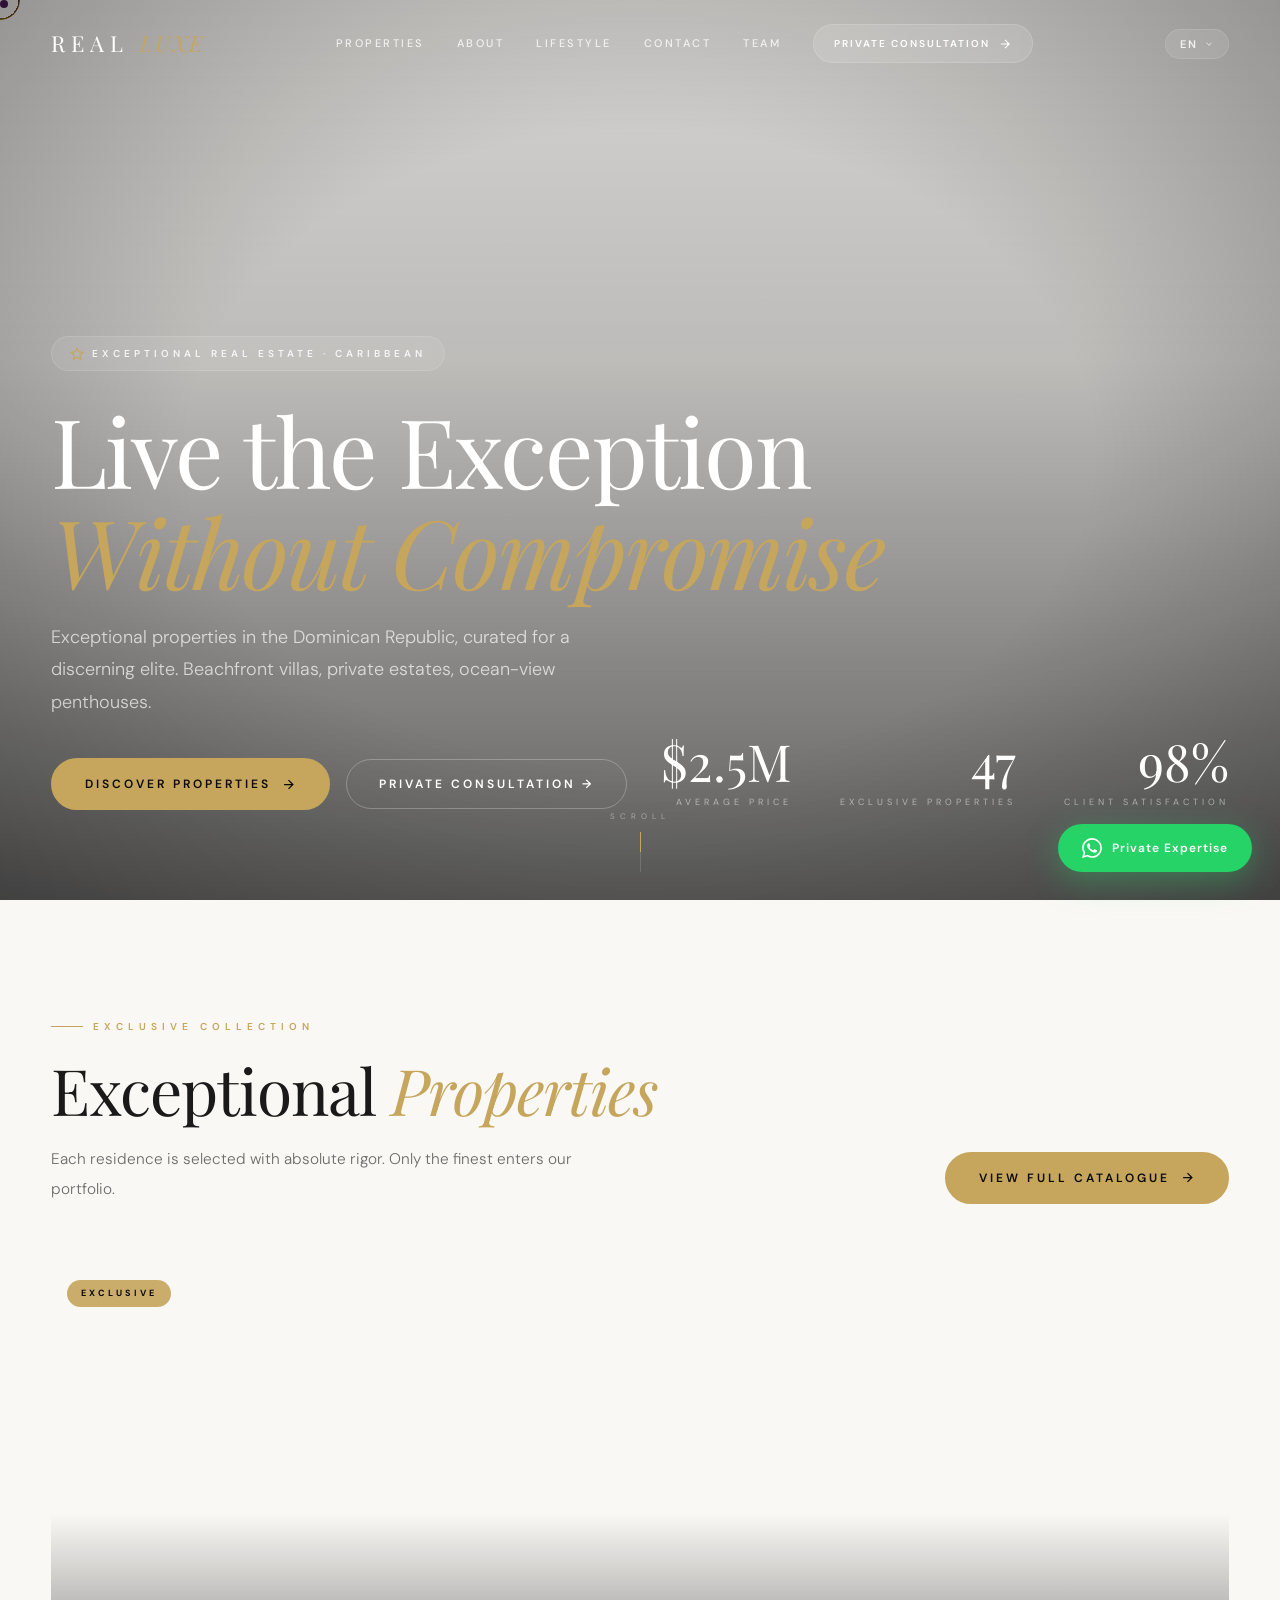
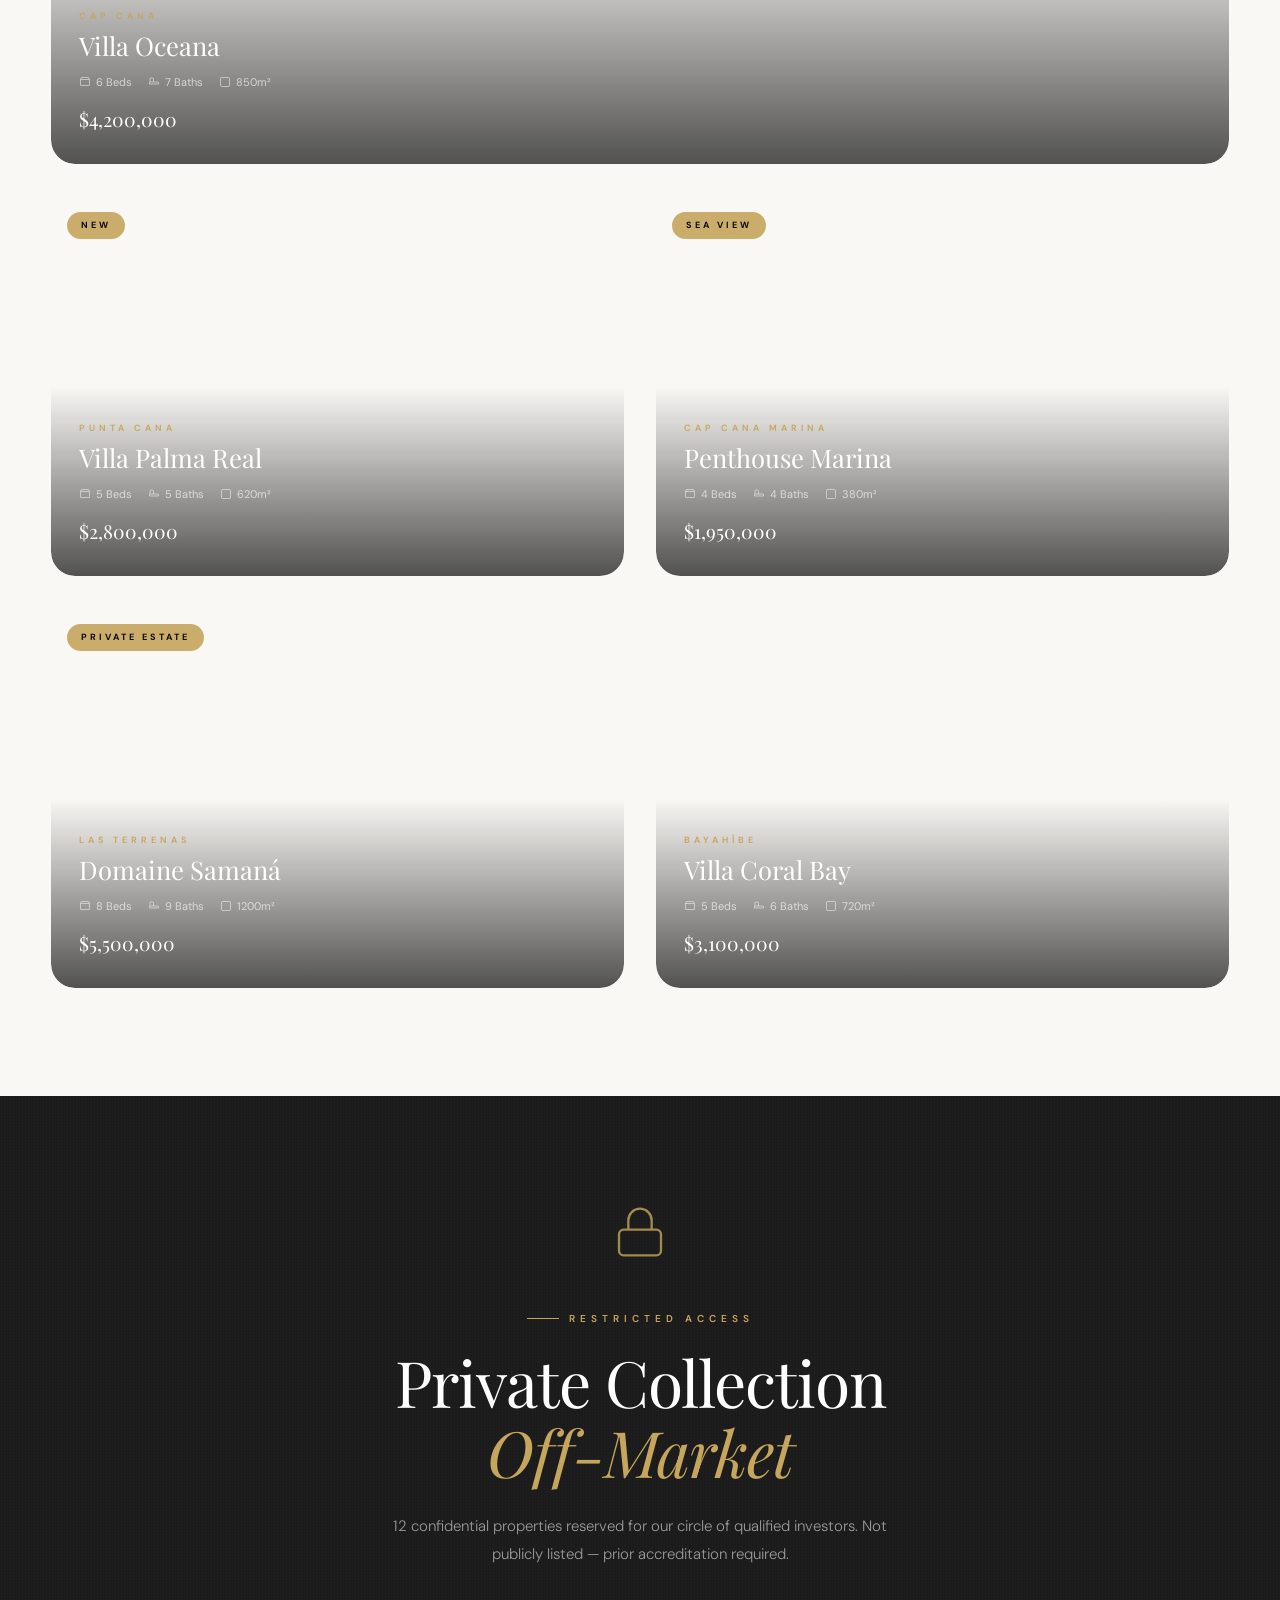
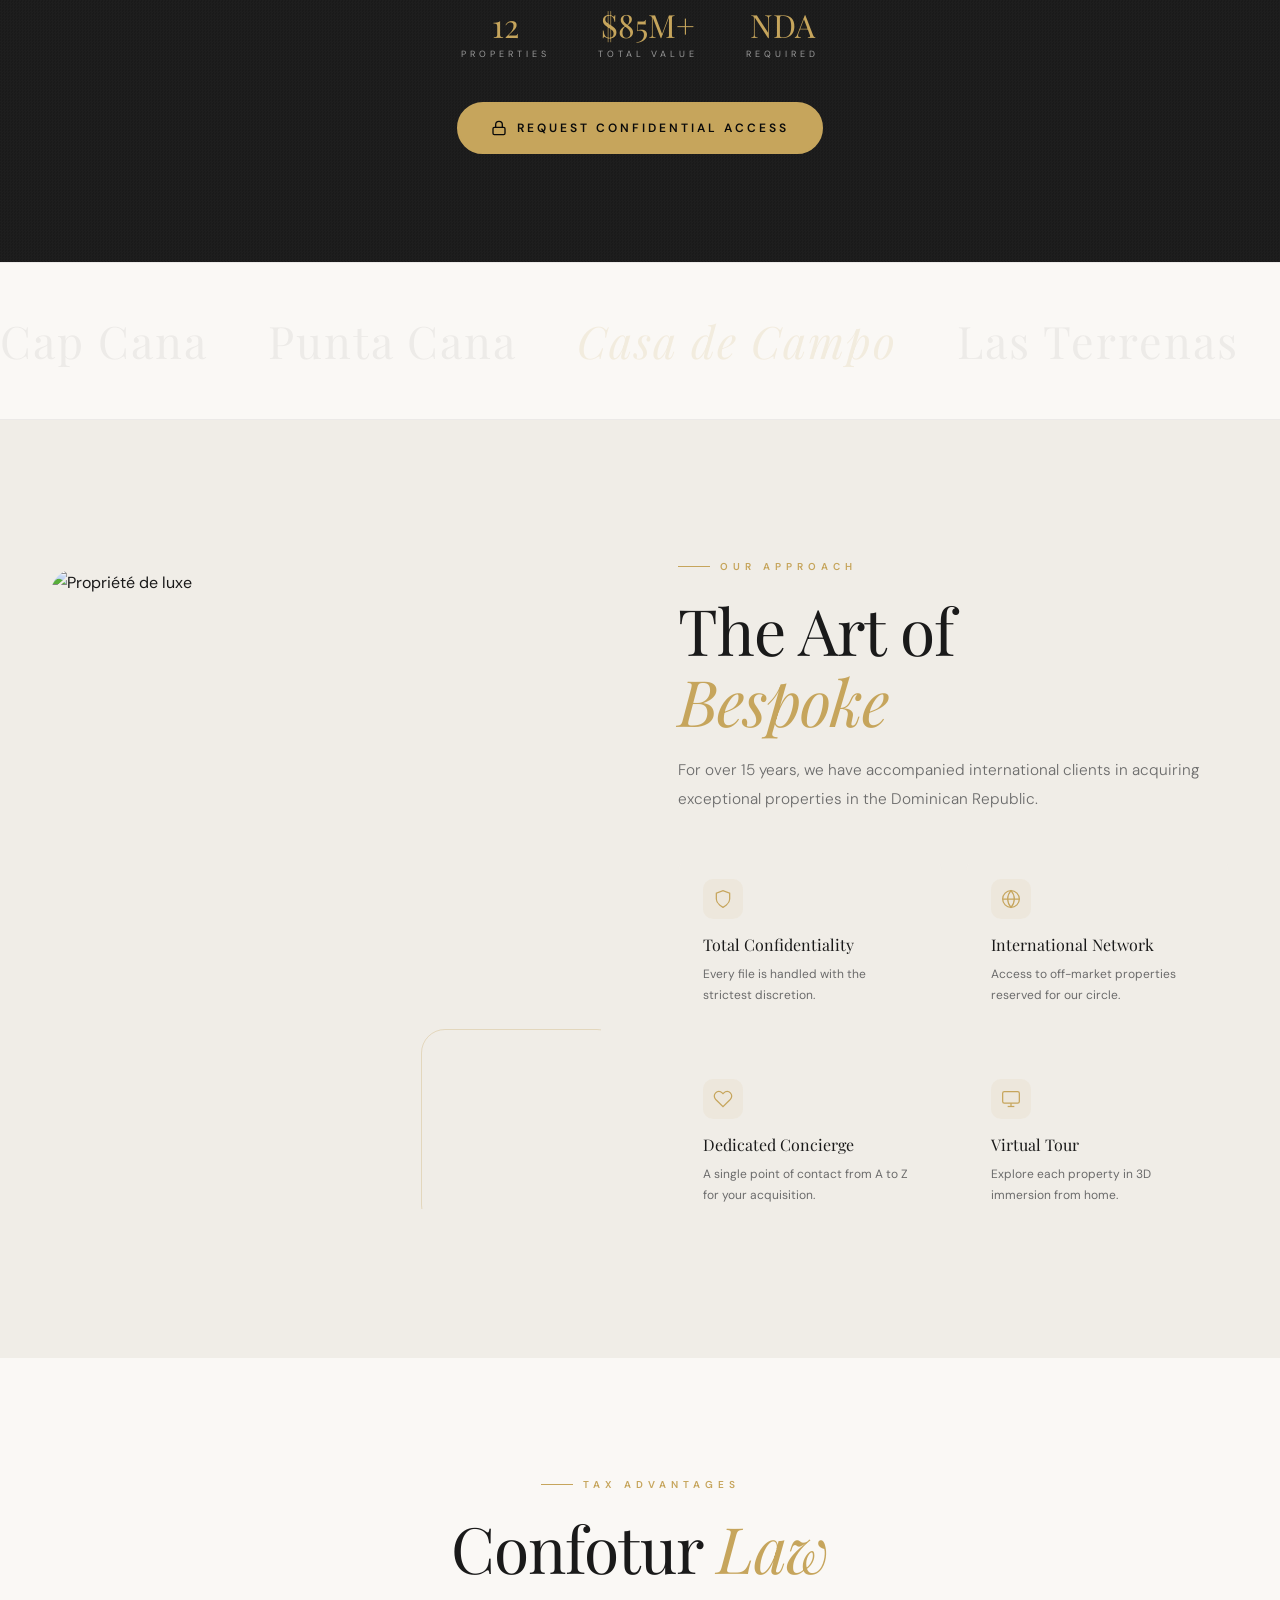
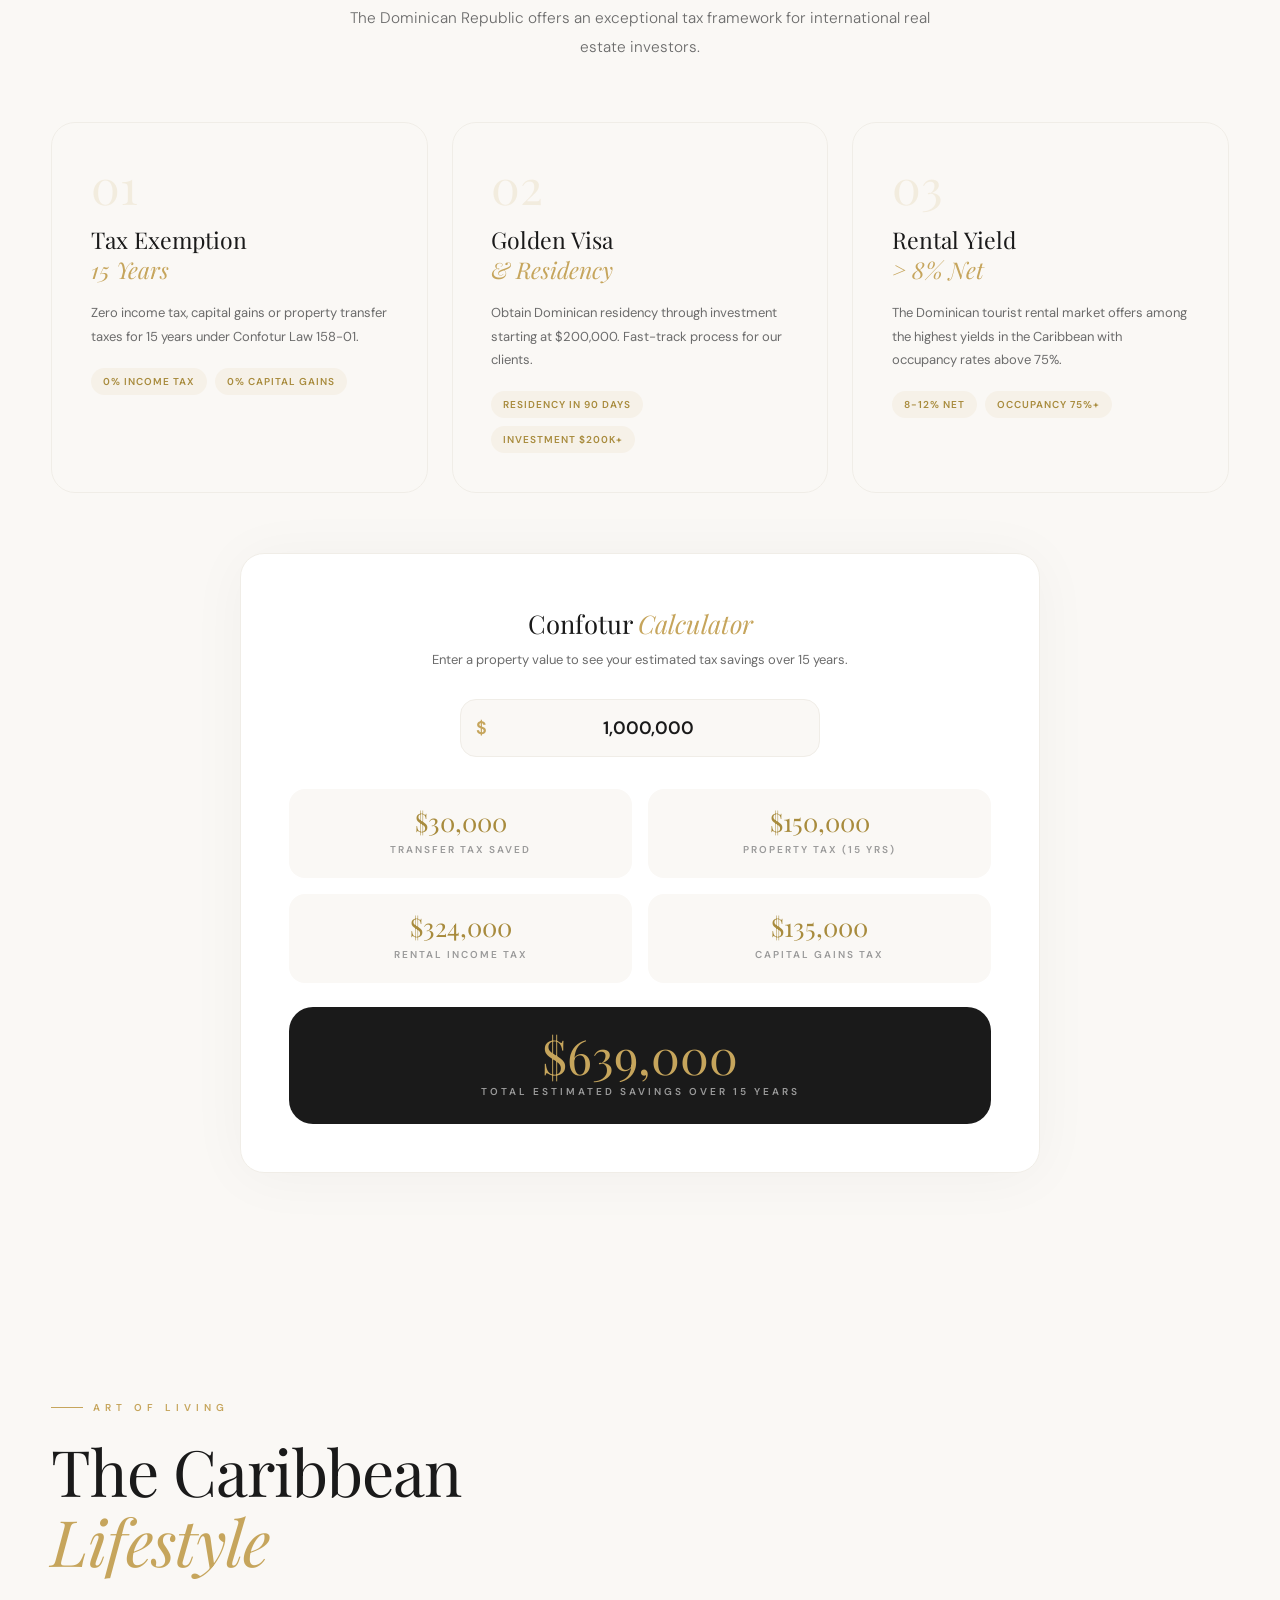
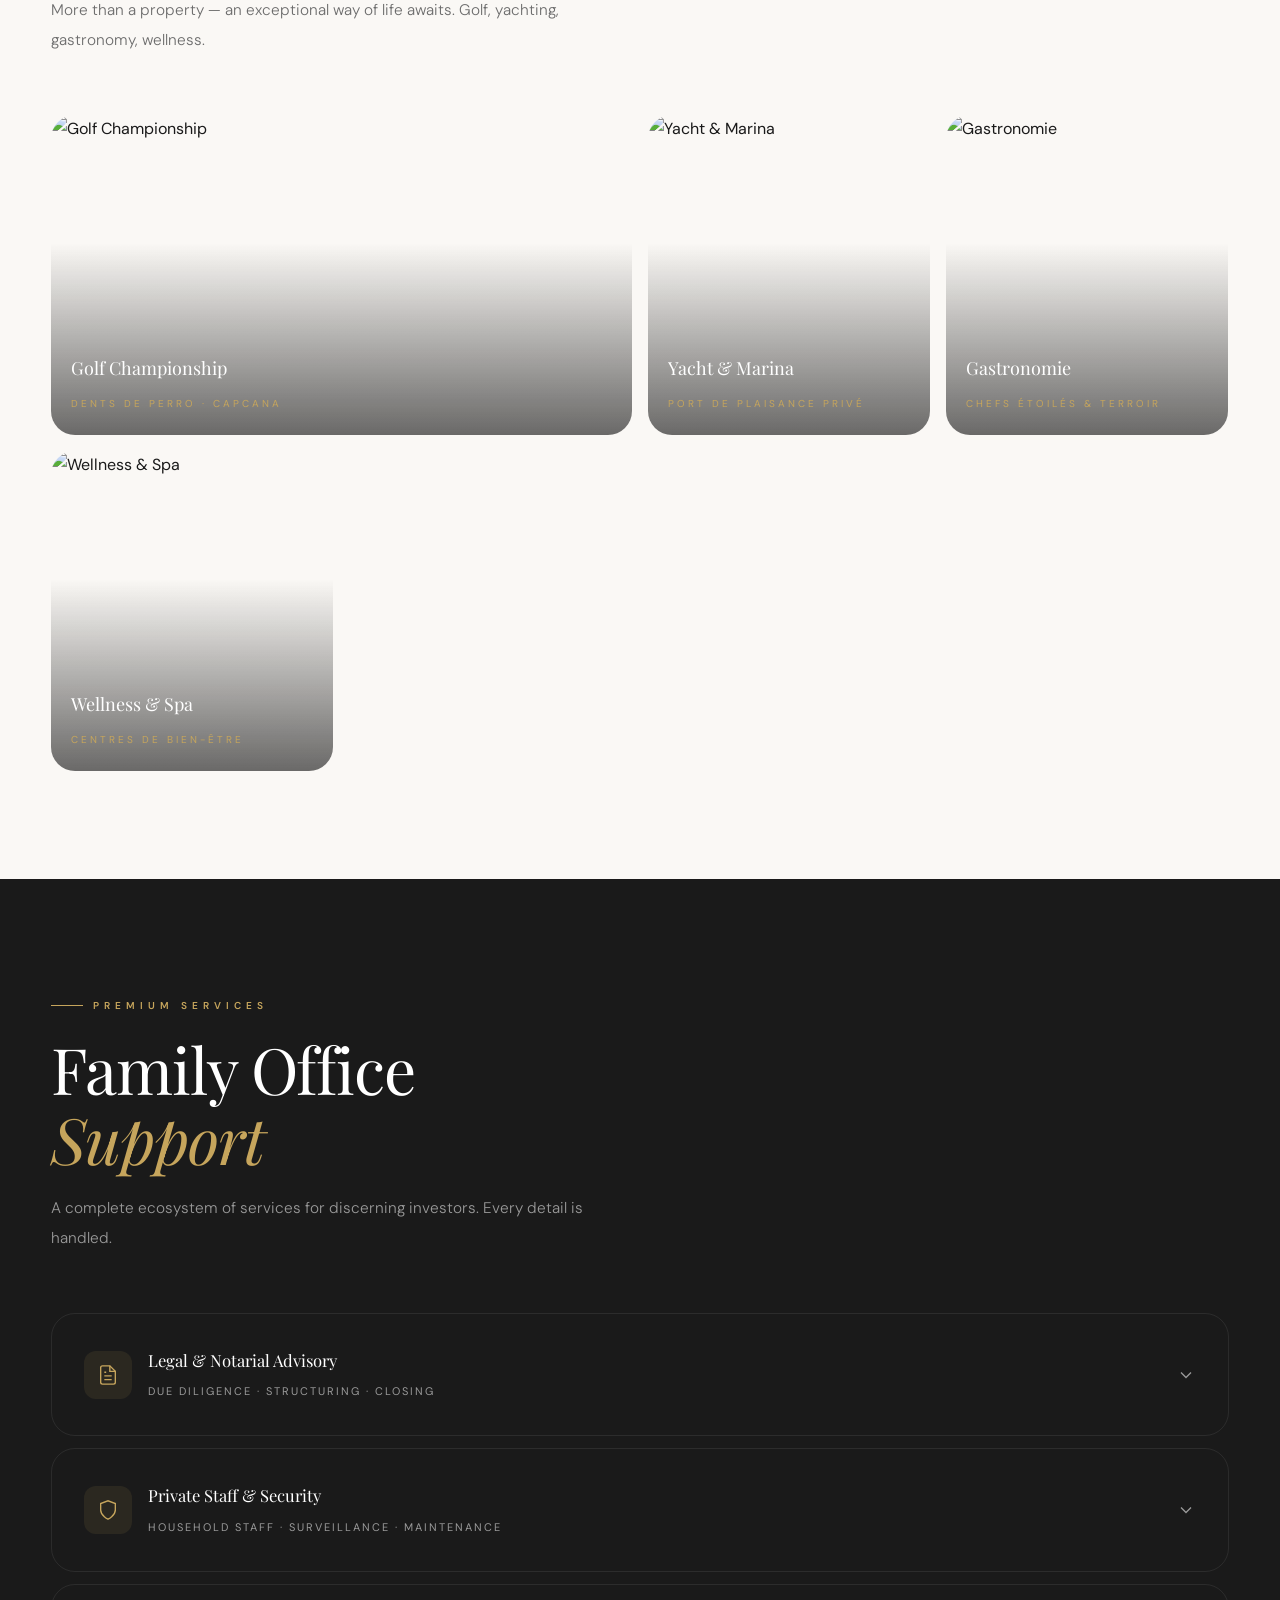
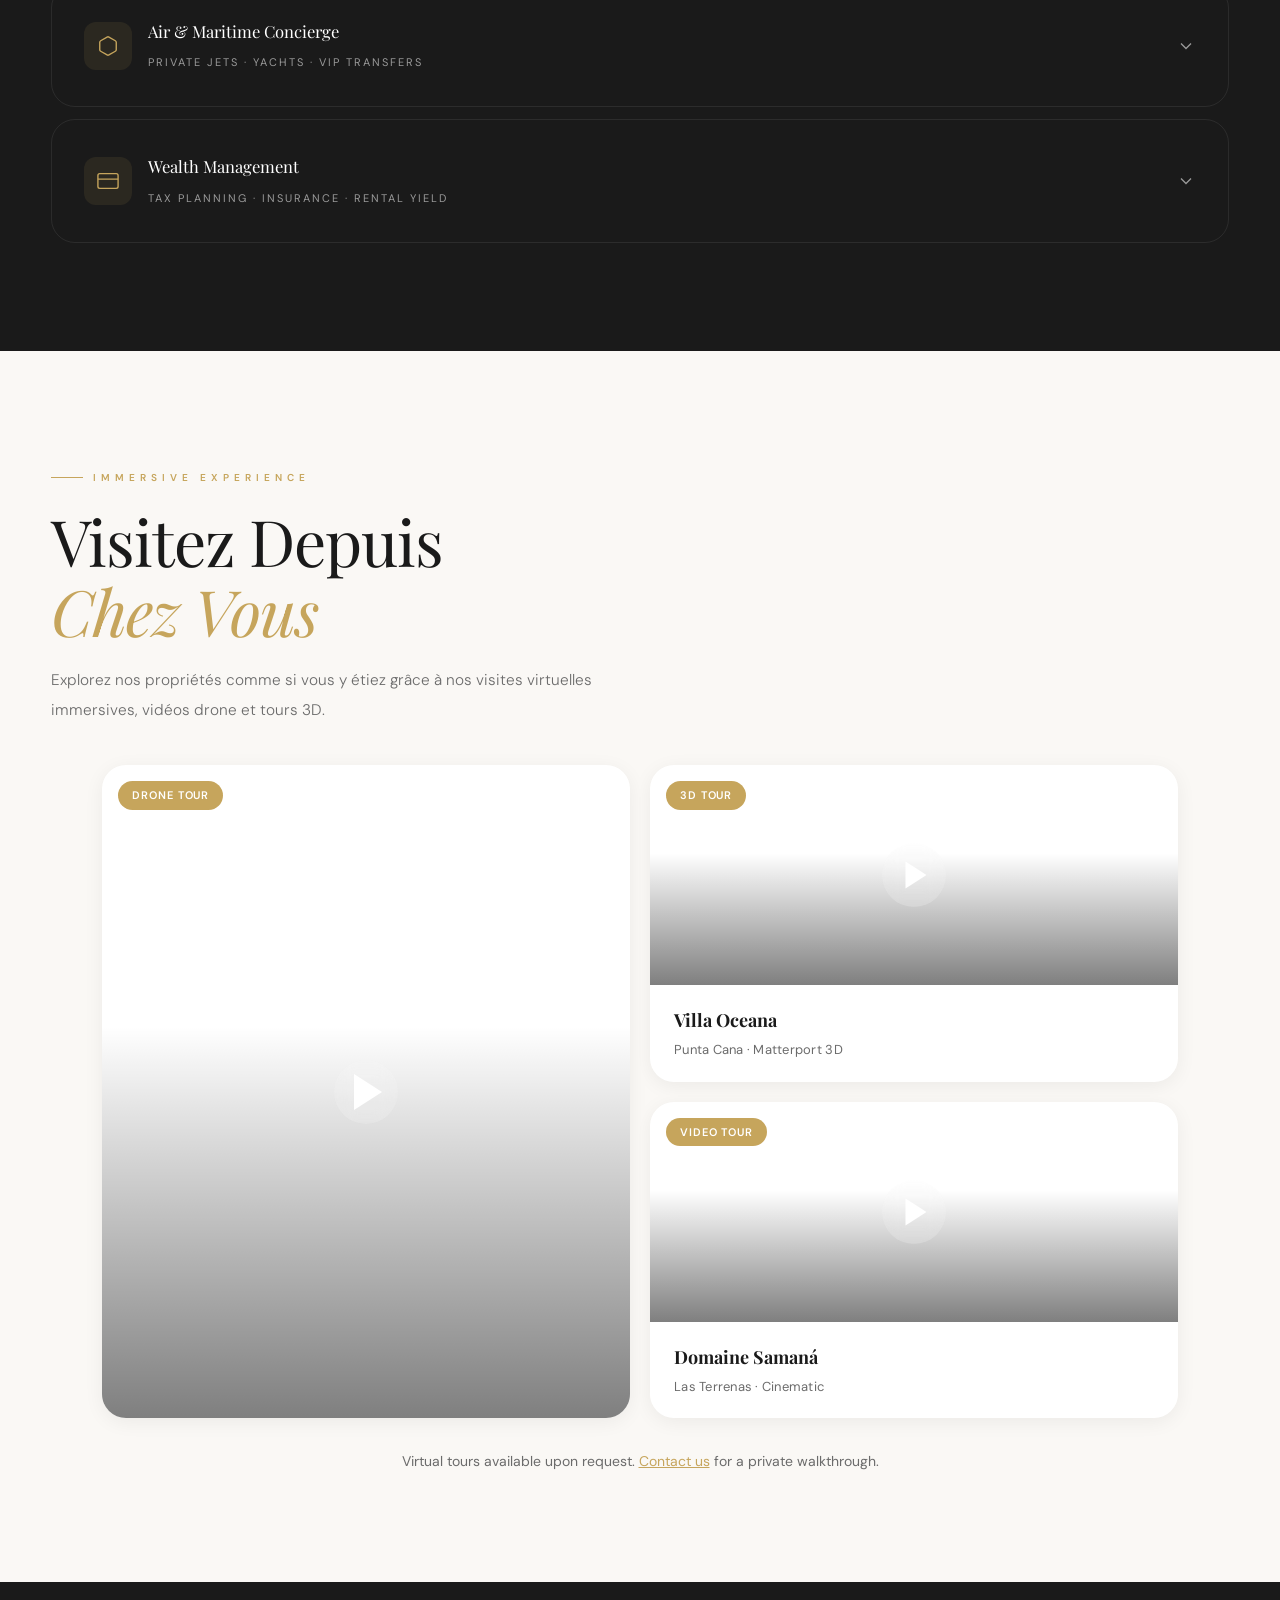
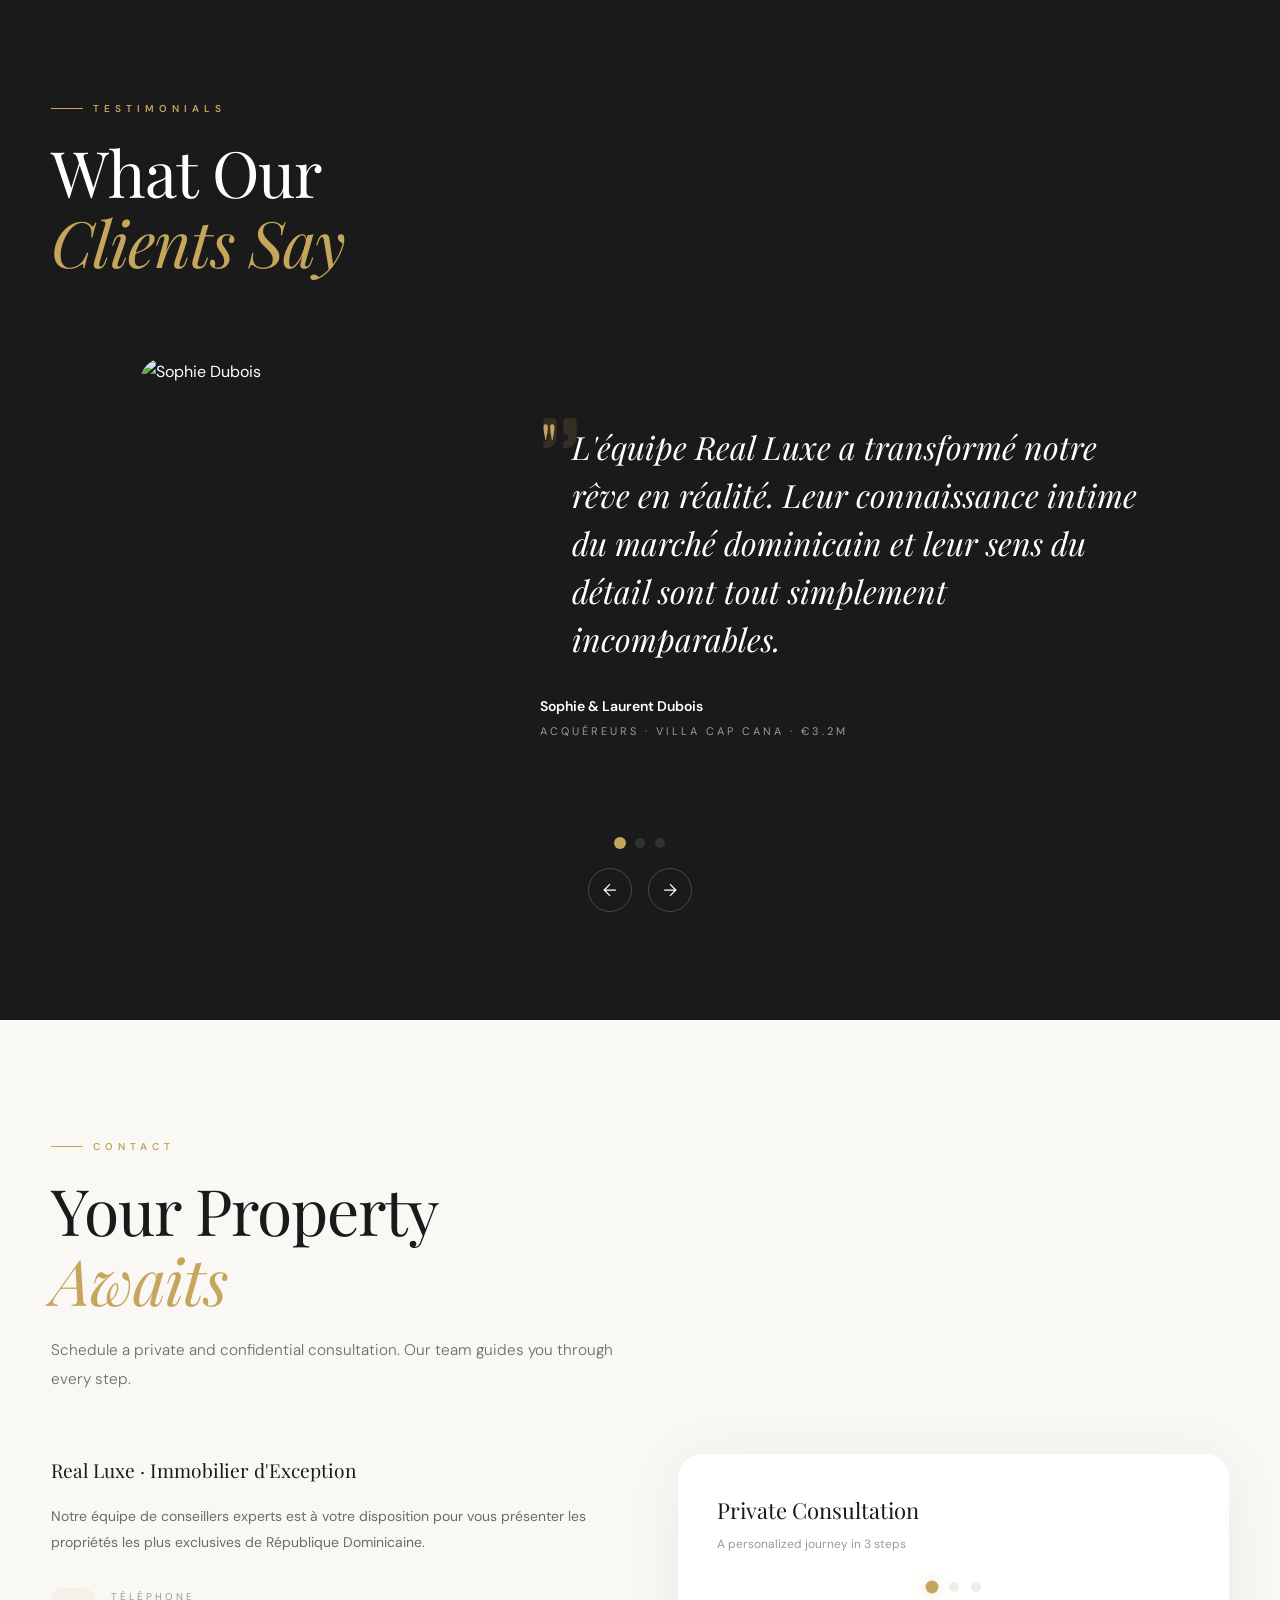
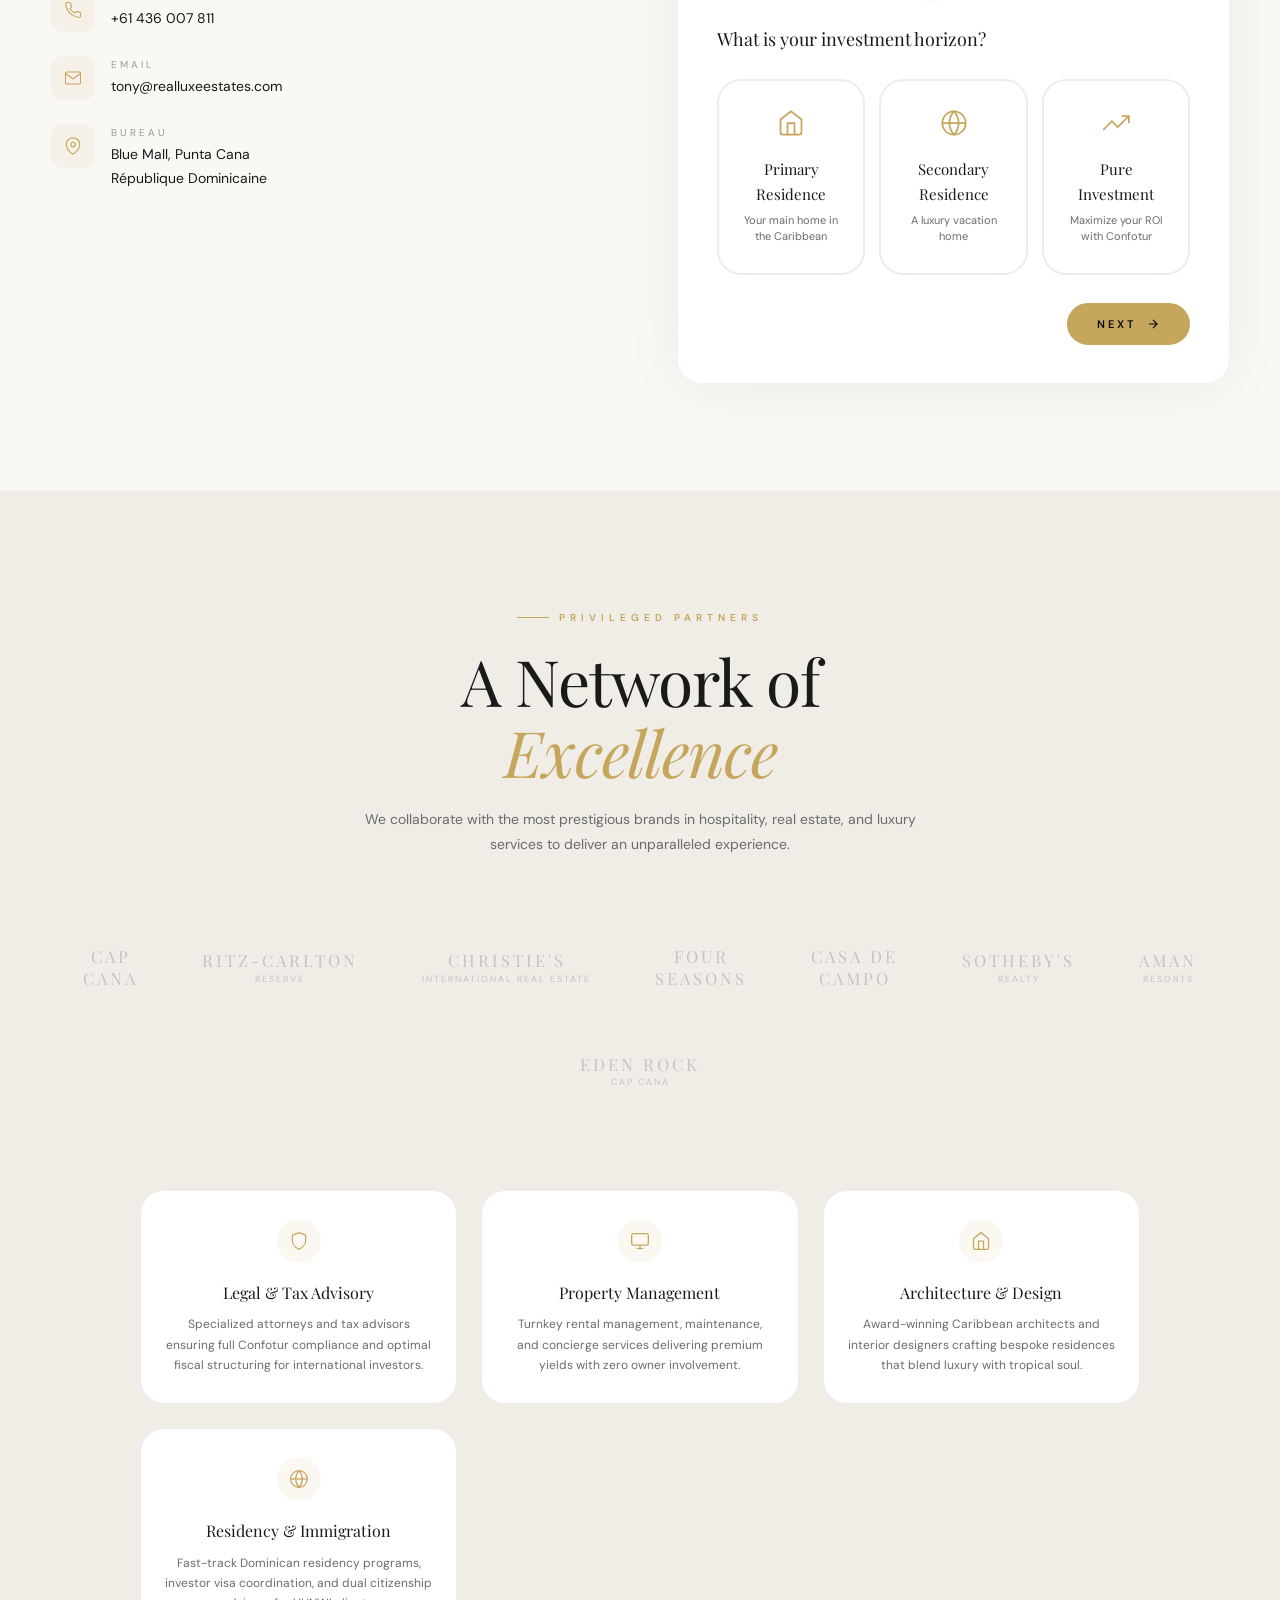
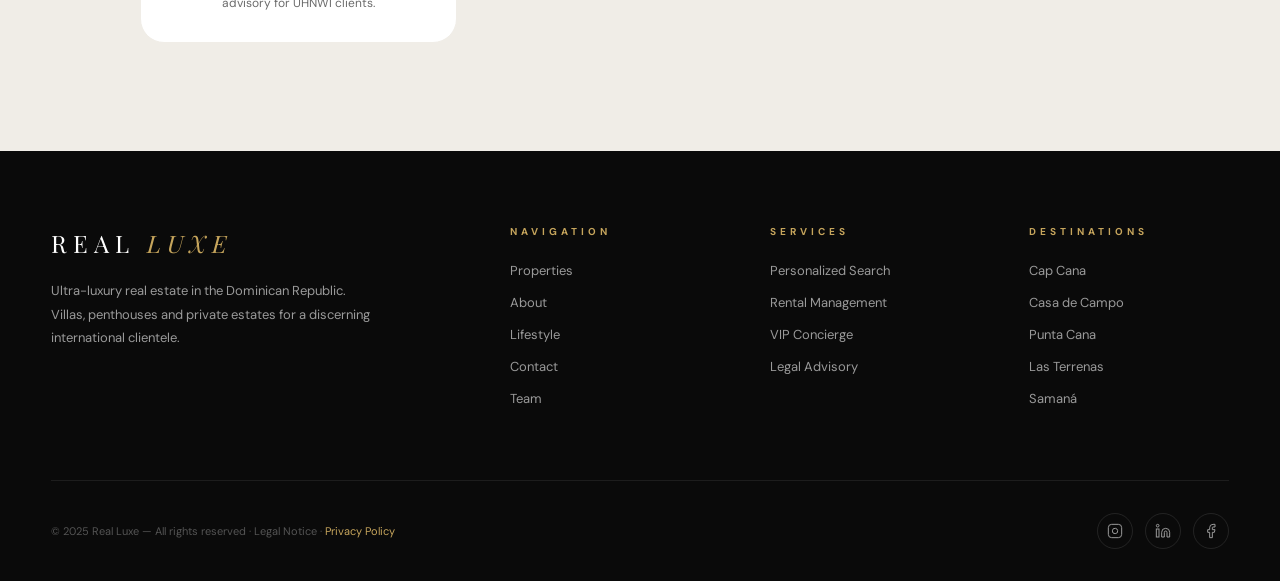
==== index.html @ 5f53cf87 "Remove RU/ZH languages, fix GA4, update team page, improve nav - Replace GA4 placeholder with G-P9GT" ====
<!DOCTYPE html>
<html lang="en">
<head>
<meta charset="UTF-8">
<meta name="viewport" content="width=device-width,initial-scale=1,viewport-fit=cover">
<meta name="description" content="Real Luxe — Ultra-luxury real estate in the Dominican Republic. Beachfront villas, private estates, ocean-view penthouses for UHNWI investors.">
<meta name="referrer" content="strict-origin-when-cross-origin">
<title>Real Luxe — Ultra-Luxury Real Estate · Dominican Republic</title>

<!-- Fonts (preconnect + swap) -->
<link rel="preconnect" href="https://fonts.googleapis.com">
<link rel="preconnect" href="https://fonts.gstatic.com" crossorigin>
<link href="https://fonts.googleapis.com/css2?family=Playfair+Display:ital,wght@0,400;0,700;0,900;1,400&family=DM+Sans:wght@300;400;500;600;700&display=swap" rel="stylesheet">

<!-- Preconnect to image CDN -->
<link rel="preconnect" href="https://images.unsplash.com">
<link rel="dns-prefetch" href="https://images.unsplash.com">

<!-- Hero LCP image preload -->
<link rel="preload" as="image" href="https://images.unsplash.com/photo-1613490493576-7fde63acd811?w=1920&q=85&auto=format" fetchpriority="high">

<!-- GSAP (defer to avoid render-blocking) -->
<script src="https://cdnjs.cloudflare.com/ajax/libs/gsap/3.12.5/gsap.min.js" defer></script>
<script src="https://cdnjs.cloudflare.com/ajax/libs/gsap/3.12.5/ScrollTrigger.min.js" defer></script>
<script src="https://cdnjs.cloudflare.com/ajax/libs/gsap/3.12.5/ScrollToPlugin.min.js" defer></script>

<!-- EmailJS (defer — not needed at first paint) -->
<script src="https://cdn.jsdelivr.net/npm/@emailjs/browser@4/dist/email.min.js" defer></script>

<!-- Leaflet Maps (lazy — only needed for property detail) -->
<link rel="stylesheet" href="https://unpkg.com/leaflet@1.9.4/dist/leaflet.css" media="print" onload="this.media='all'"/>
<noscript><link rel="stylesheet" href="https://unpkg.com/leaflet@1.9.4/dist/leaflet.css"/></noscript>
<script src="https://unpkg.com/leaflet@1.9.4/dist/leaflet.js" defer></script>

<!-- JSON-LD -->
<script type="application/ld+json">
{"@context":"https://schema.org","@type":"RealEstateAgent","name":"Real Luxe","description":"Ultra-luxury real estate in the Dominican Republic. Beachfront villas, penthouses and private estates for discerning international investors.","url":"https://realluxeestates.com","areaServed":{"@type":"Place","name":"Dominican Republic"},"priceRange":"$$$$","telephone":"+61 436 007 811","email":"tony@realluxeestates.com"}
</script>


<!-- Google Analytics 4 -->
<script async src="https://www.googletagmanager.com/gtag/js?id=G-P9GTXJK1G6"></script>
<script>window.dataLayer=window.dataLayer||[];function gtag(){dataLayer.push(arguments)}gtag('js',new Date());gtag('config','G-P9GTXJK1G6');</script>

<!-- Global Stylesheet -->
<link rel="stylesheet" href="style.css">

</head>
<body data-page="index">

<!-- PAGE TRANSITION OVERLAY -->
<div class="page-transition" id="pageTransition"></div>

<!-- PRELOADER -->
<div id="preloader">
  <div class="pre-logo">Real Luxe</div>
  <div class="pre-bar"><div class="pre-fill"></div></div>
  <div class="pre-sub">Dominican Republic</div>
</div>

<!-- CUSTOM CURSOR -->
<div class="cursor-dot" id="curDot"></div>
<div class="cursor-ring" id="curRing"></div>

<!-- HEADER -->
<header id="mainHeader">
  <a href="#" class="h-logo" onclick="scrollToSection('hero');return false">Real <span>Luxe</span></a>
  <nav id="mainNav">
    <a href="#" class="nav-link" data-i18n="nav_0" onclick="scrollToSection('properties');closeNav();return false">Propriétés</a>
    <a href="#" class="nav-link" data-i18n="nav_1" onclick="scrollToSection('about');closeNav();return false">À Propos</a>
    <a href="#" class="nav-link" data-i18n="nav_2" onclick="scrollToSection('lifestyle');closeNav();return false">Lifestyle</a>
    <a href="#" class="nav-link" data-i18n="nav_3" onclick="scrollToSection('contact');closeNav();return false">Contact</a>
    <a href="team.html" class="nav-link" data-i18n="nav_team">Team</a>
    <a href="#" class="nav-cta" onclick="scrollToSection('contact');closeNav();return false">
      <span data-i18n="nav_cta">Consultation Privée</span>
      <svg width="14" height="14" viewBox="0 0 24 24" fill="none" stroke="currentColor" stroke-width="2"><path d="M5 12h14M12 5l7 7-7 7"/></svg>
    </a>
  </nav>
  <div class="lang-sel" id="langSel">
    <button class="lang-btn" onclick="toggleLangMenu(event)">
      <span id="currentLangText">EN</span>
      <svg width="10" height="10" viewBox="0 0 24 24" fill="none" stroke="currentColor" stroke-width="2"><polyline points="6 9 12 15 18 9"/></svg>
    </button>
    <div class="lang-drop" id="langDrop">
      <button class="lang-opt active" onclick="setLang('en')">EN</button>
      <button class="lang-opt" onclick="setLang('fr')">FR</button>
      <button class="lang-opt" onclick="setLang('es')">ES</button>
    </div>
  </div>
  <button class="mob-toggle" id="mobToggle" onclick="toggleNav()"><span></span><span></span><span></span></button>
</header>

<!-- ════════════════ HERO ════════════════ -->
<section id="hero">
  <div class="hero-bg">
    <img src="https://images.unsplash.com/photo-1613490493576-7fde63acd811?w=1920&q=85&auto=format" alt="Villa ultra-luxe Caraïbes" id="heroBgImg" fetchpriority="high" decoding="async">
  </div>
  <div class="hero-overlay"></div>
  <div class="hero-vignette"></div>

  <div class="hero-badge">
    <svg width="14" height="14" viewBox="0 0 24 24" fill="none" stroke="currentColor" stroke-width="2"><polygon points="12 2 15.09 8.26 22 9.27 17 14.14 18.18 21.02 12 17.77 5.82 21.02 7 14.14 2 9.27 8.91 8.26 12 2"/></svg>
    <span data-i18n="hero_badge">Immobilier d'Exception · Caraïbes</span>
  </div>

  <h1 class="hero-title" data-i18n="hero_title">
    Vivez l'Exception<br><em>Sans Compromis</em>
  </h1>

  <p class="hero-sub" data-i18n="hero_sub">
    Des propriétés d'exception en République Dominicaine, sélectionnées pour une élite exigeante. Villas pieds dans l'eau, domaines privés, penthouses avec vue océan.
  </p>

  <div class="hero-actions">
    <button class="btn-primary" onclick="scrollToSection('properties')">
      <span data-i18n="hero_btn1">Découvrir les Propriétés</span>
      <svg width="15" height="15" viewBox="0 0 24 24" fill="none" stroke="currentColor" stroke-width="2"><path d="M5 12h14M12 5l7 7-7 7"/></svg>
    </button>
    <button class="btn-ghost" onclick="scrollToSection('contact')" data-i18n="hero_btn2">
      Consultation Privée →
    </button>
  </div>

  <div class="hero-stats">
    <div class="h-stat"><div class="h-stat-n">$2.5M</div><div class="h-stat-l" data-i18n="stat_0">Prix moyen</div></div>
    <div class="h-stat"><div class="h-stat-n">47</div><div class="h-stat-l" data-i18n="stat_1">Propriétés exclusives</div></div>
    <div class="h-stat"><div class="h-stat-n">98%</div><div class="h-stat-l" data-i18n="stat_2">Satisfaction client</div></div>
  </div>

  <div class="hero-scroll">
    <span>Scroll</span>
    <div class="scroll-line"></div>
  </div>
</section>

<!-- ════════════════ PROPERTIES ════════════════ -->
<section class="section" id="properties">
  <div class="props-header">
    <div>
      <div class="sec-label" data-i18n="props_label">Collection Exclusive</div>
      <h2 class="sec-title" data-i18n="props_title">Propriétés <em>d'Exception</em></h2>
      <p class="sec-sub" data-i18n="props_sub">Chaque résidence est sélectionnée avec une rigueur absolue. Seul le meilleur accède à notre portfolio.</p>
    </div>
    <button class="btn-primary" onclick="navigateWithTransition('catalogue.html')">
      <span data-i18n="props_btn">View Full Catalogue</span>
      <svg width="15" height="15" viewBox="0 0 24 24" fill="none" stroke="currentColor" stroke-width="2"><path d="M5 12h14M12 5l7 7-7 7"/></svg>
    </button>
  </div>

  <div class="props-grid" id="propsGrid"></div>
</section>

<!-- ════════════════ PRIVATE VAULT ════════════════ -->
<section class="section section-dark" id="vault" style="position:relative;overflow:hidden;">
  <div style="position:absolute;inset:0;z-index:0;">
    <img src="https://images.unsplash.com/photo-1613490493576-7fde63acd811?w=1200&q=60&auto=format" alt="" loading="lazy" decoding="async" style="width:100%;height:100%;object-fit:cover;filter:blur(20px) brightness(0.3);transform:scale(1.1);">
  </div>
  <div style="position:absolute;inset:0;z-index:1;background:repeating-conic-gradient(rgba(255,255,255,.02) 0% 25%,transparent 0% 50%) 0 0/3px 3px;"></div>

  <div style="position:relative;z-index:2;max-width:680px;margin:0 auto;text-align:center;">
    <div style="margin-bottom:32px;">
      <svg width="56" height="56" viewBox="0 0 24 24" fill="none" stroke="var(--gold)" stroke-width="1" style="opacity:0.8;">
        <rect x="3" y="11" width="18" height="11" rx="2" ry="2"/>
        <path d="M7 11V7a5 5 0 0 1 10 0v4"/>
      </svg>
    </div>

    <div class="sec-label" data-i18n="vault_label" style="justify-content:center;color:var(--gold);">Accès Restreint</div>
    <h2 class="sec-title" data-i18n="vault_title" style="color:var(--white);margin-bottom:24px;">Collection Privée<br><em>Off-Market</em></h2>
    <p data-i18n="vault_sub" style="font-size:15px;color:var(--mist);line-height:1.9;max-width:520px;margin:0 auto 40px;font-weight:300;">
      12 propriétés confidentielles réservées à notre cercle d'investisseurs qualifiés.
      Ces biens ne sont pas listés publiquement et nécessitent une accréditation préalable.
    </p>

    <div style="display:flex;justify-content:center;gap:48px;margin-bottom:40px;flex-wrap:wrap;">
      <div style="text-align:center;">
        <div style="font-family:var(--font-display);font-size:32px;color:var(--gold);line-height:1;">12</div>
        <div style="font-size:9px;letter-spacing:4px;text-transform:uppercase;color:var(--mist);margin-top:6px;" data-i18n="vault_stat_0">Properties</div>
      </div>
      <div style="text-align:center;">
        <div style="font-family:var(--font-display);font-size:32px;color:var(--gold);line-height:1;">$85M+</div>
        <div style="font-size:9px;letter-spacing:4px;text-transform:uppercase;color:var(--mist);margin-top:6px;" data-i18n="vault_stat_1">Total Value</div>
      </div>
      <div style="text-align:center;">
        <div style="font-family:var(--font-display);font-size:32px;color:var(--gold);line-height:1;">NDA</div>
        <div style="font-size:9px;letter-spacing:4px;text-transform:uppercase;color:var(--mist);margin-top:6px;" data-i18n="vault_stat_2">Required</div>
      </div>
    </div>

    <button class="btn-primary" onclick="openVaultForm()" style="margin:0 auto;">
      <svg width="16" height="16" viewBox="0 0 24 24" fill="none" stroke="currentColor" stroke-width="2"><rect x="3" y="11" width="18" height="11" rx="2"/><path d="M7 11V7a5 5 0 0 1 10 0v4"/></svg>
      <span data-i18n="vault_btn">Request Confidential Access</span>
    </button>
  </div>
</section>

<!-- ════════════════ VAULT ACCESS FORM MODAL ════════════════ -->
<div class="vault-modal-overlay" id="vaultModal">
  <div class="vault-modal">
    <button class="vault-modal-close" onclick="closeVaultForm()">
      <svg width="16" height="16" viewBox="0 0 24 24" fill="none" stroke="currentColor" stroke-width="1.5"><line x1="18" y1="6" x2="6" y2="18"/><line x1="6" y1="6" x2="18" y2="18"/></svg>
    </button>
    <div id="vaultFormContent">
      <div class="vault-modal-icon">
        <svg width="24" height="24" viewBox="0 0 24 24" fill="none" stroke="currentColor" stroke-width="1.5"><rect x="3" y="11" width="18" height="11" rx="2"/><path d="M7 11V7a5 5 0 0 1 10 0v4"/></svg>
      </div>
      <h3 data-i18n="vault_form_title">Enter the Circle</h3>
      <p class="vm-sub" data-i18n="vault_form_sub">Complete this accreditation form to access our off-market collection. Your information remains strictly confidential.</p>
      <form id="vaultAccessForm" onsubmit="submitVaultForm(event)">
        <div class="vm-field">
          <label data-i18n="vault_f_name">Full Name</label>
          <input type="text" id="vaultName" required placeholder="John Doe">
        </div>
        <div class="vm-field">
          <label data-i18n="vault_f_email">Email Address</label>
          <input type="email" id="vaultEmail" required placeholder="john@example.com">
        </div>
        <div class="vm-field">
          <label data-i18n="vault_f_phone">Phone Number</label>
          <input type="tel" id="vaultPhone" required placeholder="+1 (809) 555-0000">
        </div>
        <div class="vm-field">
          <label data-i18n="vault_f_budget">Investment Range</label>
          <select id="vaultBudget" required>
            <option value="" disabled selected data-i18n="vault_f_budget_ph">Select a range</option>
            <option value="1-3M">$1M – $3M</option>
            <option value="3-5M">$3M – $5M</option>
            <option value="5-10M">$5M – $10M</option>
            <option value="10M+">$10M+</option>
          </select>
        </div>
        <div class="vm-field">
          <label data-i18n="vault_f_msg">Message (optional)</label>
          <textarea id="vaultMsg" rows="3" placeholder="Tell us about your investment goals..."></textarea>
        </div>
        <button type="submit" class="vm-submit" id="vaultSubmitBtn">
          <svg width="16" height="16" viewBox="0 0 24 24" fill="none" stroke="currentColor" stroke-width="2"><rect x="3" y="11" width="18" height="11" rx="2"/><path d="M7 11V7a5 5 0 0 1 10 0v4"/></svg>
          <span data-i18n="vault_f_submit">Request Access</span>
        </button>
      </form>
    </div>
  </div>
</div>

<!-- ════════════════ MARQUEE ════════════════ -->
<div class="marquee">
  <div class="marquee-track" id="marqueeTrack"></div>
</div>

<!-- ════════════════ ABOUT ════════════════ -->
<section class="section section-cream" id="about">
  <div class="about-grid">
    <div class="about-img-wrap">
      <img src="https://images.unsplash.com/photo-1600596542815-ffad4c1539a9?w=900&q=80&auto=format" alt="Propriété de luxe" loading="lazy" decoding="async">
      <div class="about-accent"></div>
    </div>
    <div class="about-content">
      <div class="sec-label" data-i18n="about_label">Notre Approche</div>
      <h2 class="sec-title" data-i18n="about_title">L'Art du<br><em>Sur-Mesure</em></h2>
      <p class="sec-sub" data-i18n="about_sub">Depuis plus de 15 ans, nous accompagnons une clientèle internationale dans l'acquisition de biens d'exception en République Dominicaine. Chaque transaction est une œuvre d'art.</p>
      <div class="about-features">
        <div class="about-feat">
          <div class="about-feat-icon"><svg width="20" height="20" viewBox="0 0 24 24" fill="none" stroke="currentColor" stroke-width="1.5"><path d="M12 22s8-4 8-10V5l-8-3-8 3v7c0 6 8 10 8 10z"/></svg></div>
          <h4 data-i18n="af_0_title">Total Confidentiality</h4>
          <p data-i18n="af_0_desc">Every file is handled with the strictest discretion.</p>
        </div>
        <div class="about-feat">
          <div class="about-feat-icon"><svg width="20" height="20" viewBox="0 0 24 24" fill="none" stroke="currentColor" stroke-width="1.5"><circle cx="12" cy="12" r="10"/><path d="M2 12h20M12 2a15.3 15.3 0 0 1 4 10 15.3 15.3 0 0 1-4 10 15.3 15.3 0 0 1-4-10 15.3 15.3 0 0 1 4-10z"/></svg></div>
          <h4 data-i18n="af_1_title">International Network</h4>
          <p data-i18n="af_1_desc">Access to off-market properties reserved for our circle.</p>
        </div>
        <div class="about-feat">
          <div class="about-feat-icon"><svg width="20" height="20" viewBox="0 0 24 24" fill="none" stroke="currentColor" stroke-width="1.5"><path d="M20.84 4.61a5.5 5.5 0 0 0-7.78 0L12 5.67l-1.06-1.06a5.5 5.5 0 0 0-7.78 7.78l1.06 1.06L12 21.23l7.78-7.78 1.06-1.06a5.5 5.5 0 0 0 0-7.78z"/></svg></div>
          <h4 data-i18n="af_2_title">Dedicated Concierge</h4>
          <p data-i18n="af_2_desc">A single point of contact from A to Z for your acquisition.</p>
        </div>
        <div class="about-feat">
          <div class="about-feat-icon"><svg width="20" height="20" viewBox="0 0 24 24" fill="none" stroke="currentColor" stroke-width="1.5"><rect x="2" y="3" width="20" height="14" rx="2" ry="2"/><line x1="8" y1="21" x2="16" y2="21"/><line x1="12" y1="17" x2="12" y2="21"/></svg></div>
          <h4 data-i18n="af_3_title">Virtual Tour</h4>
          <p data-i18n="af_3_desc">Explore each property in 3D immersion from home.</p>
        </div>
      </div>
    </div>
  </div>
</section>

<!-- ════════════════ LOI CONFOTUR ════════════════ -->
<section class="section" id="confotur">
  <div style="text-align:center;max-width:700px;margin:0 auto;">
    <div class="sec-label" data-i18n="confotur_label" style="justify-content:center;">Avantages Fiscaux</div>
    <h2 class="sec-title" data-i18n="confotur_title" style="text-align:center;">Loi <em>Confotur</em></h2>
    <p class="sec-sub" data-i18n="confotur_sub" style="text-align:center;margin:0 auto 60px;">La République Dominicaine offre un cadre fiscal exceptionnel pour les investisseurs immobiliers internationaux.</p>
  </div>

  <div class="confotur-grid">
    <div class="confotur-card">
      <div class="confotur-number">01</div>
      <h3 class="confotur-title" data-i18n="cc_0_title">Tax Exemption<br><em>15 Years</em></h3>
      <p class="confotur-desc" data-i18n="cc_0_desc">Zero income tax, capital gains or property transfer taxes for 15 years under Confotur Law 158-01.</p>
      <div class="confotur-tags">
        <span class="confotur-tag" data-i18n="cc_0_tag0">0% Income Tax</span>
        <span class="confotur-tag" data-i18n="cc_0_tag1">0% Capital Gains</span>
      </div>
    </div>

    <div class="confotur-card">
      <div class="confotur-number">02</div>
      <h3 class="confotur-title" data-i18n="cc_1_title">Golden Visa<br><em>& Residency</em></h3>
      <p class="confotur-desc" data-i18n="cc_1_desc">Obtain Dominican residency through investment starting at $200,000. Fast-track process for our clients.</p>
      <div class="confotur-tags">
        <span class="confotur-tag" data-i18n="cc_1_tag0">Residency in 90 Days</span>
        <span class="confotur-tag" data-i18n="cc_1_tag1">Investment $200K+</span>
      </div>
    </div>

    <div class="confotur-card">
      <div class="confotur-number">03</div>
      <h3 class="confotur-title" data-i18n="cc_2_title">Rental Yield<br><em>&gt; 8% Net</em></h3>
      <p class="confotur-desc" data-i18n="cc_2_desc">The Dominican tourist rental market offers among the highest yields in the Caribbean with occupancy rates above 75%.</p>
      <div class="confotur-tags">
        <span class="confotur-tag" data-i18n="cc_2_tag0">8-12% Net</span>
        <span class="confotur-tag" data-i18n="cc_2_tag1">Occupancy 75%+</span>
      </div>
    </div>
  </div>

  <!-- Confotur Calculator -->
  <div class="calc-module">
    <h3 data-i18n="calc_title">Calculateur <em>Confotur</em></h3>
    <p data-i18n="calc_sub_text">Entrez la valeur d'un bien pour estimer vos économies fiscales sur 15 ans.</p>
    <div class="calc-input-wrap">
      <span>$</span>
      <input type="text" id="calcInput" value="1,000,000" oninput="updateCalc()">
    </div>
    <div class="calc-results">
      <div class="calc-result"><div class="calc-result-value" id="calcTransfer">$30,000</div><div class="calc-result-label" data-i18n="calc_l0">Taxe de Transfert</div></div>
      <div class="calc-result"><div class="calc-result-value" id="calcProperty">$150,000</div><div class="calc-result-label" data-i18n="calc_l1">Impôt Foncier (15 ans)</div></div>
      <div class="calc-result"><div class="calc-result-value" id="calcIncome">$324,000</div><div class="calc-result-label" data-i18n="calc_l2">Impôt Revenus Locatifs</div></div>
      <div class="calc-result"><div class="calc-result-value" id="calcGains">$135,000</div><div class="calc-result-label" data-i18n="calc_l3">Impôt Plus-Values</div></div>
    </div>
    <div class="calc-total">
      <div class="calc-total-value" id="calcTotal">$639,000</div>
      <div class="calc-total-label" data-i18n="calc_total_label">Économies totales estimées sur 15 ans</div>
    </div>
  </div>
</section>

<!-- ════════════════ LIFESTYLE ════════════════ -->
<section class="section" id="lifestyle">
  <div class="sec-label" data-i18n="life_label">Art de Vivre</div>
  <h2 class="sec-title" data-i18n="life_title">Le Lifestyle<br><em>Caraïbes</em></h2>
  <p class="sec-sub" data-i18n="life_sub">Bien plus qu'une propriété, c'est un mode de vie d'exception qui vous attend. Golf, yachting, gastronomie, bien-être.</p>
  <div class="life-grid" id="lifeGrid"></div>
</section>

<!-- ════════════════ FAMILY OFFICE ════════════════ -->
<section class="section section-dark" id="familyoffice">
  <div style="max-width:1200px;margin:0 auto;">
    <div class="sec-label" data-i18n="fo_label" style="color:var(--gold);">Services Premium</div>
    <h2 class="sec-title" data-i18n="fo_title" style="color:var(--white);">Accompagnement<br><em>Family Office</em></h2>
    <p class="sec-sub" data-i18n="fo_sub" style="margin-bottom:60px;">Un écosystème complet de services dédiés aux investisseurs exigeants. Chaque détail est pris en charge.</p>

    <div class="fo-grid">

      <div class="fo-card" id="foCard1">
        <div class="fo-card-header" onclick="toggleFO(1)">
          <div style="display:flex;align-items:center;gap:16px;">
            <div class="fo-icon">
              <svg width="22" height="22" viewBox="0 0 24 24" fill="none" stroke="currentColor" stroke-width="1.5"><path d="M14 2H6a2 2 0 0 0-2 2v16a2 2 0 0 0 2 2h12a2 2 0 0 0 2-2V8z"/><polyline points="14 2 14 8 20 8"/><line x1="16" y1="13" x2="8" y2="13"/><line x1="16" y1="17" x2="8" y2="17"/><polyline points="10 9 9 9 8 9"/></svg>
            </div>
            <div>
              <h4 class="fo-title" data-i18n="fo_0_title">Legal & Notarial Advisory</h4>
              <span class="fo-sub" data-i18n="fo_0_sub">Due diligence · Structuring · Closing</span>
            </div>
          </div>
          <svg class="fo-chevron" width="20" height="20" viewBox="0 0 24 24" fill="none" stroke="currentColor" stroke-width="1.5"><polyline points="6 9 12 15 18 9"/></svg>
        </div>
        <div class="fo-card-body">
          <p data-i18n="fo_0_body">Our partner law firm oversees every step: property title verification, optimal legal structuring (SAS, LLC, trust), term negotiation and secure closing. We also manage registration with the Title Registry.</p>
        </div>
      </div>

      <div class="fo-card" id="foCard2">
        <div class="fo-card-header" onclick="toggleFO(2)">
          <div style="display:flex;align-items:center;gap:16px;">
            <div class="fo-icon">
              <svg width="22" height="22" viewBox="0 0 24 24" fill="none" stroke="currentColor" stroke-width="1.5"><path d="M12 22s8-4 8-10V5l-8-3-8 3v7c0 6 8 10 8 10z"/></svg>
            </div>
            <div>
              <h4 class="fo-title" data-i18n="fo_1_title">Private Staff & Security</h4>
              <span class="fo-sub" data-i18n="fo_1_sub">Household staff · Surveillance · Maintenance</span>
            </div>
          </div>
          <svg class="fo-chevron" width="20" height="20" viewBox="0 0 24 24" fill="none" stroke="currentColor" stroke-width="1.5"><polyline points="6 9 12 15 18 9"/></svg>
        </div>
        <div class="fo-card-body">
          <p data-i18n="fo_1_body">Recruitment and management of your domestic staff: private chef, butler, housekeeper, gardener, chauffeur. 24/7 security system, connected surveillance and dedicated security company.</p>
        </div>
      </div>

      <div class="fo-card" id="foCard3">
        <div class="fo-card-header" onclick="toggleFO(3)">
          <div style="display:flex;align-items:center;gap:16px;">
            <div class="fo-icon">
              <svg width="22" height="22" viewBox="0 0 24 24" fill="none" stroke="currentColor" stroke-width="1.5"><path d="M21 16V8a2 2 0 0 0-1-1.73l-7-4a2 2 0 0 0-2 0l-7 4A2 2 0 0 0 3 8v8a2 2 0 0 0 1 1.73l7 4a2 2 0 0 0 2 0l7-4A2 2 0 0 0 21 16z"/></svg>
            </div>
            <div>
              <h4 class="fo-title" data-i18n="fo_2_title">Air & Maritime Concierge</h4>
              <span class="fo-sub" data-i18n="fo_2_sub">Private jets · Yachts · VIP transfers</span>
            </div>
          </div>
          <svg class="fo-chevron" width="20" height="20" viewBox="0 0 24 24" fill="none" stroke="currentColor" stroke-width="1.5"><polyline points="6 9 12 15 18 9"/></svg>
        </div>
        <div class="fo-card-body">
          <p data-i18n="fo_2_body">Complete travel arrangements: private jet charters from Europe and the Americas, crewed yacht rentals, helicopter transfers to remote properties, and luxury car concierge.</p>
        </div>
      </div>

      <div class="fo-card" id="foCard4">
        <div class="fo-card-header" onclick="toggleFO(4)">
          <div style="display:flex;align-items:center;gap:16px;">
            <div class="fo-icon">
              <svg width="22" height="22" viewBox="0 0 24 24" fill="none" stroke="currentColor" stroke-width="1.5"><rect x="1" y="4" width="22" height="16" rx="2" ry="2"/><line x1="1" y1="10" x2="23" y2="10"/></svg>
            </div>
            <div>
              <h4 class="fo-title" data-i18n="fo_3_title">Wealth Management</h4>
              <span class="fo-sub" data-i18n="fo_3_sub">Tax planning · Insurance · Rental yield</span>
            </div>
          </div>
          <svg class="fo-chevron" width="20" height="20" viewBox="0 0 24 24" fill="none" stroke="currentColor" stroke-width="1.5"><polyline points="6 9 12 15 18 9"/></svg>
        </div>
        <div class="fo-card-body">
          <p data-i18n="fo_3_body">Tax optimization via the Confotur Law, premium rental management with 8-12% net yield, Caribbean-adapted property insurance, and detailed quarterly financial reporting.</p>
        </div>
      </div>

    </div>
  </div>
</section>

<!-- ════════════════ VIRTUAL TOURS ════════════════ -->
<section class="section" id="virtualtours">
  <div class="sec-label" data-i18n="vt_label" style="color:var(--gold)">Immersive Experience</div>
  <h2 class="sec-title" data-i18n="vt_title">Visitez Depuis<br><em>Chez Vous</em></h2>
  <p class="sec-sub" data-i18n="vt_sub">Explorez nos propriétés comme si vous y étiez grâce à nos visites virtuelles immersives, vidéos drone et tours 3D.</p>
  <div class="vt-grid">
    <div class="vt-card vt-card-featured">
      <div class="vt-card-img" style="background-image:url('https://images.unsplash.com/photo-1600596542815-ffad4c1539a9?w=1200&q=85&auto=format')">
        <div class="vt-play">
          <svg width="48" height="48" viewBox="0 0 24 24" fill="var(--white)" stroke="none"><polygon points="5 3 19 12 5 21 5 3"/></svg>
        </div>
        <div class="vt-badge">Drone Tour</div>
      </div>
      <div class="vt-card-info">
        <h4>Villa Palma Real</h4>
        <p>Cap Cana · 4K Aerial View</p>
      </div>
    </div>
    <div class="vt-card">
      <div class="vt-card-img" style="background-image:url('https://images.unsplash.com/photo-1613490493576-7fde63acd811?w=800&q=85&auto=format')">
        <div class="vt-play">
          <svg width="36" height="36" viewBox="0 0 24 24" fill="var(--white)" stroke="none"><polygon points="5 3 19 12 5 21 5 3"/></svg>
        </div>
        <div class="vt-badge">3D Tour</div>
      </div>
      <div class="vt-card-info">
        <h4>Villa Oceana</h4>
        <p>Punta Cana · Matterport 3D</p>
      </div>
    </div>
    <div class="vt-card">
      <div class="vt-card-img" style="background-image:url('https://images.unsplash.com/photo-1580587771525-78b9dba3b914?w=800&q=85&auto=format')">
        <div class="vt-play">
          <svg width="36" height="36" viewBox="0 0 24 24" fill="var(--white)" stroke="none"><polygon points="5 3 19 12 5 21 5 3"/></svg>
        </div>
        <div class="vt-badge">Video Tour</div>
      </div>
      <div class="vt-card-info">
        <h4>Domaine Samaná</h4>
        <p>Las Terrenas · Cinematic</p>
      </div>
    </div>
  </div>
  <p class="vt-note">Virtual tours available upon request. <a href="#" onclick="scrollToSection('contact');return false" style="color:var(--gold);text-decoration:underline;">Contact us</a> for a private walkthrough.</p>
</section>

<!-- ════════════════ TESTIMONIALS ════════════════ -->
<section class="section section-dark" id="testimonial">
  <div class="sec-label" data-i18n="testi_label" style="color:var(--gold)">Témoignages</div>
  <h2 class="sec-title" data-i18n="testi_title" style="color:var(--white)">Ce Que Disent<br><em>Nos Clients</em></h2>

  <div class="testi-carousel" id="testiCarousel">
    <!-- Testimonial 1 -->
    <div class="testi-slide active" data-testi="0">
      <div class="testi-wrap">
        <div class="testi-img">
          <img src="https://images.unsplash.com/photo-1580489944761-15a19d654956?w=600&q=80&auto=format" alt="Sophie Dubois" loading="lazy" decoding="async">
        </div>
        <div class="testi-content">
          <svg class="testi-quote-icon" width="40" height="40" viewBox="0 0 24 24" fill="var(--gold)" opacity="0.3"><path d="M3 21c3 0 7-1 7-8V5c0-1.25-.756-2.017-2-2H4c-1.25 0-2 .75-2 1.972V11c0 1.25.75 2 2 2 1 0 1 0 1 1v1c0 1-1 2-2 2s-1 .008-1 1.031V21zM15 21c3 0 7-1 7-8V5c0-1.25-.757-2.017-2-2h-4c-1.25 0-2 .75-2 1.972V11c0 1.25.75 2 2 2h.75c0 2.25.25 4-2.75 4v3c0 1 0 1 1 1z"/></svg>
          <p class="testi-quote">L'équipe Real Luxe a transformé notre rêve en réalité. Leur connaissance intime du marché dominicain et leur sens du détail sont tout simplement incomparables.</p>
          <div class="testi-author">Sophie & Laurent Dubois</div>
          <div class="testi-role">Acquéreurs · Villa Cap Cana · €3.2M</div>
        </div>
      </div>
    </div>

    <!-- Testimonial 2 -->
    <div class="testi-slide" data-testi="1">
      <div class="testi-wrap">
        <div class="testi-img">
          <img src="https://images.unsplash.com/photo-1507003211169-0a1dd7228f2d?w=600&q=80&auto=format" alt="Richard Hartman" loading="lazy" decoding="async">
        </div>
        <div class="testi-content">
          <svg class="testi-quote-icon" width="40" height="40" viewBox="0 0 24 24" fill="var(--gold)" opacity="0.3"><path d="M3 21c3 0 7-1 7-8V5c0-1.25-.756-2.017-2-2H4c-1.25 0-2 .75-2 1.972V11c0 1.25.75 2 2 2 1 0 1 0 1 1v1c0 1-1 2-2 2s-1 .008-1 1.031V21zM15 21c3 0 7-1 7-8V5c0-1.25-.757-2.017-2-2h-4c-1.25 0-2 .75-2 1.972V11c0 1.25.75 2 2 2h.75c0 2.25.25 4-2.75 4v3c0 1 0 1 1 1z"/></svg>
          <p class="testi-quote">As an investor from New York, I was initially skeptical about Caribbean real estate. Real Luxe's deep market expertise and the Confotur tax benefits convinced me. My property now yields 9.2% net annually.</p>
          <div class="testi-author">Richard Hartman</div>
          <div class="testi-role">Investor · Penthouse Marina · $2.8M</div>
        </div>
      </div>
    </div>

    <!-- Testimonial 3 -->
    <div class="testi-slide" data-testi="2">
      <div class="testi-wrap">
        <div class="testi-img">
          <img src="https://images.unsplash.com/photo-1544005313-94ddf0286df2?w=600&q=80&auto=format" alt="Elena Voronova" loading="lazy" decoding="async">
        </div>
        <div class="testi-content">
          <svg class="testi-quote-icon" width="40" height="40" viewBox="0 0 24 24" fill="var(--gold)" opacity="0.3"><path d="M3 21c3 0 7-1 7-8V5c0-1.25-.756-2.017-2-2H4c-1.25 0-2 .75-2 1.972V11c0 1.25.75 2 2 2 1 0 1 0 1 1v1c0 1-1 2-2 2s-1 .008-1 1.031V21zM15 21c3 0 7-1 7-8V5c0-1.25-.757-2.017-2-2h-4c-1.25 0-2 .75-2 1.972V11c0 1.25.75 2 2 2h.75c0 2.25.25 4-2.75 4v3c0 1 0 1 1 1z"/></svg>
          <p class="testi-quote">Du premier appel à la remise des clés, le service a été d'une excellence rare. L'équipe a géré la totalité du processus — juridique, fiscal, aménagement — avec une précision chirurgicale.</p>
          <div class="testi-author">Elena Voronova</div>
          <div class="testi-role">Acquéreur · Domaine Samaná · $4.1M</div>
        </div>
      </div>
    </div>
  </div>

  <!-- Carousel dots -->
  <div class="testi-dots">
    <button class="testi-dot active" onclick="goToTestimonial(0)"></button>
    <button class="testi-dot" onclick="goToTestimonial(1)"></button>
    <button class="testi-dot" onclick="goToTestimonial(2)"></button>
  </div>

  <!-- Carousel arrows -->
  <div class="testi-arrows">
    <button class="testi-arrow" onclick="prevTestimonial()">
      <svg width="20" height="20" viewBox="0 0 24 24" fill="none" stroke="currentColor" stroke-width="1.5"><path d="M19 12H5M12 19l-7-7 7-7"/></svg>
    </button>
    <button class="testi-arrow" onclick="nextTestimonial()">
      <svg width="20" height="20" viewBox="0 0 24 24" fill="none" stroke="currentColor" stroke-width="1.5"><path d="M5 12h14M12 5l7 7-7 7"/></svg>
    </button>
  </div>
</section>

<!-- ════════════════ CONTACT ════════════════ -->
<section class="section" id="contact">
  <div class="sec-label" data-i18n="contact_label">Contact</div>
  <h2 class="sec-title" data-i18n="contact_title">Votre Propriété<br><em>Vous Attend</em></h2>
  <p class="sec-sub" data-i18n="contact_sub" style="margin-bottom:60px">Prenez rendez-vous pour une consultation privée et confidentielle. Notre équipe vous accompagne dans chaque étape.</p>

  <div class="contact-grid">
    <div class="contact-info">
      <h3>Real Luxe · Immobilier d'Exception</h3>
      <p>Notre équipe de conseillers experts est à votre disposition pour vous présenter les propriétés les plus exclusives de République Dominicaine.</p>

      <div class="ci-item">
        <div class="ci-icon"><svg width="18" height="18" viewBox="0 0 24 24" fill="none" stroke="currentColor" stroke-width="1.5"><path d="M22 16.92v3a2 2 0 0 1-2.18 2 19.79 19.79 0 0 1-8.63-3.07 19.5 19.5 0 0 1-6-6 19.79 19.79 0 0 1-3.07-8.67A2 2 0 0 1 4.11 2h3a2 2 0 0 1 2 1.72 12.84 12.84 0 0 0 .7 2.81 2 2 0 0 1-.45 2.11L8.09 9.91a16 16 0 0 0 6 6l1.27-1.27a2 2 0 0 1 2.11-.45 12.84 12.84 0 0 0 2.81.7A2 2 0 0 1 22 16.92z"/></svg></div>
        <div><div class="ci-label">Téléphone</div><div class="ci-value">+61 436 007 811</div></div>
      </div>
      <div class="ci-item">
        <div class="ci-icon"><svg width="18" height="18" viewBox="0 0 24 24" fill="none" stroke="currentColor" stroke-width="1.5"><path d="M4 4h16c1.1 0 2 .9 2 2v12c0 1.1-.9 2-2 2H4c-1.1 0-2-.9-2-2V6c0-1.1.9-2 2-2z"/><polyline points="22,6 12,13 2,6"/></svg></div>
        <div><div class="ci-label">Email</div><div class="ci-value">tony@realluxeestates.com</div></div>
      </div>
      <div class="ci-item">
        <div class="ci-icon"><svg width="18" height="18" viewBox="0 0 24 24" fill="none" stroke="currentColor" stroke-width="1.5"><path d="M21 10c0 7-9 13-9 13s-9-6-9-13a9 9 0 0 1 18 0z"/><circle cx="12" cy="10" r="3"/></svg></div>
        <div><div class="ci-label">Bureau</div><div class="ci-value">Blue Mall, Punta Cana<br>République Dominicaine</div></div>
      </div>
    </div>

    <div class="form-card" id="formCard">
      <h3 data-i18n="tunnel_title">Consultation Privée</h3>
      <p class="form-sub" data-i18n="tunnel_sub">Un parcours personnalisé en 3 étapes</p>

      <!-- Progress -->
      <div class="tunnel-progress">
        <div class="tunnel-dot active" id="tDot0"></div>
        <div class="tunnel-dot" id="tDot1"></div>
        <div class="tunnel-dot" id="tDot2"></div>
      </div>

      <!-- Step 1: Investment Horizon -->
      <div class="tunnel-step active" id="tStep0">
        <h4 data-i18n="t_step1_title">Quel est votre horizon d'investissement ?</h4>
        <div class="t-options">
          <div class="t-option" onclick="selectHorizon(this,'primary')">
            <div class="t-option-icon"><svg width="28" height="28" viewBox="0 0 24 24" fill="none" stroke="currentColor" stroke-width="1.5"><path d="M3 9l9-7 9 7v11a2 2 0 0 1-2 2H5a2 2 0 0 1-2-2z"/><polyline points="9 22 9 12 15 12 15 22"/></svg></div>
            <h5 data-i18n="t_opt0">Résidence Principale</h5>
            <p data-i18n="t_opt0_sub">Votre résidence principale aux Caraïbes</p>
          </div>
          <div class="t-option" onclick="selectHorizon(this,'secondary')">
            <div class="t-option-icon"><svg width="28" height="28" viewBox="0 0 24 24" fill="none" stroke="currentColor" stroke-width="1.5"><circle cx="12" cy="12" r="10"/><path d="M2 12h20M12 2a15.3 15.3 0 0 1 4 10 15.3 15.3 0 0 1-4 10 15.3 15.3 0 0 1-4-10 15.3 15.3 0 0 1 4-10z"/></svg></div>
            <h5 data-i18n="t_opt1">Résidence Secondaire</h5>
            <p data-i18n="t_opt1_sub">Une maison de vacances de luxe</p>
          </div>
          <div class="t-option" onclick="selectHorizon(this,'investment')">
            <div class="t-option-icon"><svg width="28" height="28" viewBox="0 0 24 24" fill="none" stroke="currentColor" stroke-width="1.5"><polyline points="23 6 13.5 15.5 8.5 10.5 1 18"/><polyline points="17 6 23 6 23 12"/></svg></div>
            <h5 data-i18n="t_opt2">Pur Investissement</h5>
            <p data-i18n="t_opt2_sub">Maximisez votre ROI avec Confotur</p>
          </div>
        </div>
      </div>

      <!-- Step 2: Budget & Confotur -->
      <div class="tunnel-step" id="tStep1">
        <h4 data-i18n="t_step2_title">Votre gamme de budget</h4>
        <div class="f-group">
          <label>Budget</label>
          <select id="tBudget">
            <option value="500k-1m">$500K — $1M</option>
            <option value="1m-3m">$1M — $3M</option>
            <option value="3m-5m">$3M — $5M</option>
            <option value="5m-10m">$5M — $10M</option>
            <option value="10m+">$10M+</option>
          </select>
        </div>
        <label class="t-check" for="tConfotur">
          <input type="checkbox" id="tConfotur">
          <span data-i18n="t_step2_confotur">Je suis intéressé par les avantages fiscaux Confotur (exonération 15 ans)</span>
        </label>
      </div>

      <!-- Step 3: Contact Details -->
      <div class="tunnel-step" id="tStep2">
        <h4 data-i18n="t_step3_title">Vos coordonnées sécurisées</h4>
        <form id="leadForm" onsubmit="submitTunnel(event)">
          <div class="f-row">
            <div class="f-group"><label data-i18n="t_lbl0">Prénom</label><input type="text" id="tFirstName" required placeholder="Jean"></div>
            <div class="f-group"><label data-i18n="t_lbl1">Nom</label><input type="text" id="tLastName" required placeholder="Dupont"></div>
          </div>
          <div class="f-group"><label data-i18n="t_lbl2">Email</label><input type="email" id="tEmail" required placeholder="jean@example.com"></div>
          <div class="f-group"><label data-i18n="t_lbl3">Téléphone</label><input type="tel" id="tPhone" placeholder="+33 6 12 34 56 78"></div>
        </form>
      </div>

      <!-- Tunnel Navigation -->
      <div class="t-nav" id="tNav">
        <button class="btn-ghost" id="tBackBtn" style="display:none" onclick="tunnelPrev()">
          <span data-i18n="t_back">Retour</span>
        </button>
        <div style="flex:1"></div>
        <button class="btn-primary" id="tNextBtn" onclick="tunnelNext()">
          <span data-i18n="t_next" id="tNextText">Suivant</span>
          <svg width="14" height="14" viewBox="0 0 24 24" fill="none" stroke="currentColor" stroke-width="2"><path d="M5 12h14M12 5l7 7-7 7"/></svg>
        </button>
      </div>

      <!-- Success -->
      <div class="form-success" id="formSuccess">
        <svg width="48" height="48" viewBox="0 0 24 24" fill="none" stroke="currentColor" stroke-width="1.5"><path d="M22 11.08V12a10 10 0 1 1-5.93-9.14"/><polyline points="22 4 12 14.01 9 11.01"/></svg>
        <h4 data-i18n="t_success_title">Demande Envoyée</h4>
        <p data-i18n="t_success_msg">Merci pour votre intérêt. Un conseiller Real Luxe vous contactera dans les 24 heures pour une consultation personnalisée et confidentielle.</p>
      </div>
    </div>
  </div>
</section>

<!-- ════════════════ PARTNERS ════════════════ -->
<section class="section section-cream" id="partners">
  <div style="text-align:center;max-width:700px;margin:0 auto;">
    <div class="sec-label" data-i18n="partners_label" style="justify-content:center;">Privileged Partners</div>
    <h2 class="sec-title" data-i18n="partners_title" style="text-align:center;">A Network of<br><em>Excellence</em></h2>
    <p class="partners-sub" data-i18n="partners_sub">We collaborate with the most prestigious brands in hospitality, real estate, and luxury services to deliver an unparalleled experience.</p>
  </div>

  <div class="partners-grid">
    <div class="partner-logo">Cap<br>Cana</div>
    <div class="partner-logo">Ritz-Carlton<small>Reserve</small></div>
    <div class="partner-logo">Christie's<small>International Real Estate</small></div>
    <div class="partner-logo">Four<br>Seasons</div>
    <div class="partner-logo">Casa de<br>Campo</div>
    <div class="partner-logo">Sotheby's<small>Realty</small></div>
    <div class="partner-logo">Aman<small>Resorts</small></div>
    <div class="partner-logo">Eden Rock<small>Cap Cana</small></div>
  </div>

  <div class="partners-services">
    <div class="partner-svc">
      <div class="partner-svc-icon">
        <svg width="20" height="20" viewBox="0 0 24 24" fill="none" stroke="currentColor" stroke-width="1.5"><path d="M12 22s8-4 8-10V5l-8-3-8 3v7c0 6 8 10 8 10z"/></svg>
      </div>
      <h4 data-i18n="psvc_0_title">Legal & Tax Advisory</h4>
      <p data-i18n="psvc_0_desc">Specialized attorneys and tax advisors ensuring full Confotur compliance and optimal fiscal structuring for international investors.</p>
    </div>
    <div class="partner-svc">
      <div class="partner-svc-icon">
        <svg width="20" height="20" viewBox="0 0 24 24" fill="none" stroke="currentColor" stroke-width="1.5"><rect x="2" y="3" width="20" height="14" rx="2"/><line x1="8" y1="21" x2="16" y2="21"/><line x1="12" y1="17" x2="12" y2="21"/></svg>
      </div>
      <h4 data-i18n="psvc_1_title">Property Management</h4>
      <p data-i18n="psvc_1_desc">Turnkey rental management, maintenance, and concierge services delivering premium yields with zero owner involvement.</p>
    </div>
    <div class="partner-svc">
      <div class="partner-svc-icon">
        <svg width="20" height="20" viewBox="0 0 24 24" fill="none" stroke="currentColor" stroke-width="1.5"><path d="M3 9l9-7 9 7v11a2 2 0 0 1-2 2H5a2 2 0 0 1-2-2z"/><polyline points="9 22 9 12 15 12 15 22"/></svg>
      </div>
      <h4 data-i18n="psvc_2_title">Architecture & Design</h4>
      <p data-i18n="psvc_2_desc">Award-winning Caribbean architects and interior designers crafting bespoke residences that blend luxury with tropical soul.</p>
    </div>
    <div class="partner-svc">
      <div class="partner-svc-icon">
        <svg width="20" height="20" viewBox="0 0 24 24" fill="none" stroke="currentColor" stroke-width="1.5"><circle cx="12" cy="12" r="10"/><path d="M2 12h20"/><path d="M12 2a15.3 15.3 0 0 1 4 10 15.3 15.3 0 0 1-4 10 15.3 15.3 0 0 1-4-10 15.3 15.3 0 0 1 4-10z"/></svg>
      </div>
      <h4 data-i18n="psvc_3_title">Residency & Immigration</h4>
      <p data-i18n="psvc_3_desc">Fast-track Dominican residency programs, investor visa coordination, and dual citizenship advisory for UHNWI clients.</p>
    </div>
  </div>
</section>

<!-- ════════════════ FOOTER ════════════════ -->
<footer>
  <div class="ft-top">
    <div>
      <div class="ft-logo">Real <span>Luxe</span></div>
      <p class="ft-desc" data-i18n="ft_desc">Ultra-luxury real estate in the Dominican Republic. Villas, penthouses and private estates for a discerning international clientele.</p>
    </div>
    <div class="ft-col">
      <h5 data-i18n="ft_nav">Navigation</h5>
      <a href="#" data-i18n="nav_0" onclick="scrollToSection('properties');return false">Properties</a>
      <a href="#" data-i18n="nav_1" onclick="scrollToSection('about');return false">About</a>
      <a href="#" data-i18n="nav_2" onclick="scrollToSection('lifestyle');return false">Lifestyle</a>
      <a href="#" data-i18n="nav_3" onclick="scrollToSection('contact');return false">Contact</a>
      <a href="team.html" data-i18n="nav_team">Team</a>
    </div>
    <div class="ft-col">
      <h5 data-i18n="ft_svc">Services</h5>
      <a href="#" data-i18n="ft_svc_0">Personalized Search</a>
      <a href="#" data-i18n="ft_svc_1">Rental Management</a>
      <a href="#" data-i18n="ft_svc_2">VIP Concierge</a>
      <a href="#" data-i18n="ft_svc_3">Legal Advisory</a>
    </div>
    <div class="ft-col">
      <h5 data-i18n="ft_dest">Destinations</h5>
      <a href="#">Cap Cana</a>
      <a href="#">Casa de Campo</a>
      <a href="#">Punta Cana</a>
      <a href="#">Las Terrenas</a>
      <a href="#">Samaná</a>
    </div>
  </div>
  <div class="ft-bottom">
    <span class="ft-copy">© 2025 Real Luxe — All rights reserved · Legal Notice · <a href="privacy.html" style="color:var(--gold);transition:color .3s" data-i18n="ft_privacy">Privacy Policy</a></span>
    <div class="ft-socials">
      <a href="#" class="ft-social"><svg width="16" height="16" viewBox="0 0 24 24" fill="none" stroke="currentColor" stroke-width="1.5"><rect x="2" y="2" width="20" height="20" rx="5" ry="5"/><path d="M16 11.37A4 4 0 1 1 12.63 8 4 4 0 0 1 16 11.37z"/><line x1="17.5" y1="6.5" x2="17.51" y2="6.5"/></svg></a>
      <a href="#" class="ft-social"><svg width="16" height="16" viewBox="0 0 24 24" fill="none" stroke="currentColor" stroke-width="1.5"><path d="M16 8a6 6 0 0 1 6 6v7h-4v-7a2 2 0 0 0-2-2 2 2 0 0 0-2 2v7h-4v-7a6 6 0 0 1 6-6z"/><rect x="2" y="9" width="4" height="12"/><circle cx="4" cy="4" r="2"/></svg></a>
      <a href="#" class="ft-social"><svg width="16" height="16" viewBox="0 0 24 24" fill="none" stroke="currentColor" stroke-width="1.5"><path d="M18 2h-3a5 5 0 0 0-5 5v3H7v4h3v8h4v-8h3l1-4h-4V7a1 1 0 0 1 1-1h3z"/></svg></a>
    </div>
  </div>
</footer>

<!-- ════════════════ PROPERTY DETAIL OVERLAY ════════════════ -->
<div class="pd-overlay" id="pdOverlay">
  <div class="pd-container">
    <!-- Close button -->
    <button class="pd-close" onclick="closePropertyDetail()">
      <svg width="20" height="20" viewBox="0 0 24 24" fill="none" stroke="currentColor" stroke-width="1.5"><line x1="18" y1="6" x2="6" y2="18"/><line x1="6" y1="6" x2="18" y2="18"/></svg>
    </button>

    <!-- Gallery -->
    <div class="pd-gallery" id="pdGallery">
      <div class="pd-gallery-main" id="pdMainImg"></div>
      <div class="pd-gallery-thumbs" id="pdThumbs"></div>
    </div>

    <!-- Content -->
    <div class="pd-content">
      <div class="pd-header">
        <div>
          <div class="pd-tag" id="pdTag"></div>
          <h2 class="pd-name" id="pdName"></h2>
          <div class="pd-location" id="pdLocation">
            <svg width="14" height="14" viewBox="0 0 24 24" fill="none" stroke="currentColor" stroke-width="1.5"><path d="M21 10c0 7-9 13-9 13s-9-6-9-13a9 9 0 0 1 18 0z"/><circle cx="12" cy="10" r="3"/></svg>
            <span></span>
          </div>
        </div>
        <div class="pd-price" id="pdPrice"></div>
      </div>

      <!-- Key specs -->
      <div class="pd-specs" id="pdSpecs"></div>

      <!-- Description -->
      <div class="pd-description" id="pdDesc"></div>

      <!-- Investment & Tax Data -->
      <div class="pd-data-grid" id="pdDataGrid"></div>

      <!-- Confotur Badge -->
      <div class="pd-confotur-badge" id="pdConfoturBadge" style="display:none">
        <svg width="20" height="20" viewBox="0 0 24 24" fill="none" stroke="currentColor" stroke-width="1.5"><path d="M12 22s8-4 8-10V5l-8-3-8 3v7c0 6 8 10 8 10z"/></svg>
        <span id="pdConfoturText"></span>
      </div>

      <!-- Amenities -->
      <h3 class="pd-section-title" data-i18n-pd="pd_amenities_title">
        <svg width="16" height="16" viewBox="0 0 24 24" fill="none" stroke="currentColor" stroke-width="1.5"><path d="M12 2L2 7l10 5 10-5-10-5z"/><path d="M2 17l10 5 10-5"/><path d="M2 12l10 5 10-5"/></svg>
        Amenities &amp; Features
      </h3>
      <div class="pd-amenities" id="pdAmenities"></div>

      <!-- Concierge Services -->
      <h3 class="pd-section-title" data-i18n-pd="pd_concierge_title">
        <svg width="16" height="16" viewBox="0 0 24 24" fill="none" stroke="currentColor" stroke-width="1.5"><path d="M20.84 4.61a5.5 5.5 0 0 0-7.78 0L12 5.67l-1.06-1.06a5.5 5.5 0 0 0-7.78 7.78l1.06 1.06L12 21.23l7.78-7.78 1.06-1.06a5.5 5.5 0 0 0 0-7.78z"/></svg>
        Lifestyle Concierge
      </h3>
      <div class="pd-concierge-list" id="pdConcierge"></div>

      <!-- Map -->
      <h3 class="pd-section-title" data-i18n-pd="pd_location_title">
        <svg width="16" height="16" viewBox="0 0 24 24" fill="none" stroke="currentColor" stroke-width="1.5"><path d="M21 10c0 7-9 13-9 13s-9-6-9-13a9 9 0 0 1 18 0z"/><circle cx="12" cy="10" r="3"/></svg>
        Location
      </h3>
      <div class="pd-map" id="pdMap"></div>

      <!-- CTA -->
      <div class="pd-cta">
        <button class="btn-primary pd-cta-btn" onclick="if(PAGE_TYPE==='catalogue'){openLeadModal(currentProperty?currentProperty.slug:'')}else{closePropertyDetail();scrollToSection('contact')}">
          <svg width="16" height="16" viewBox="0 0 24 24" fill="none" stroke="currentColor" stroke-width="2"><path d="M22 16.92v3a2 2 0 0 1-2.18 2 19.79 19.79 0 0 1-8.63-3.07 19.5 19.5 0 0 1-6-6 19.79 19.79 0 0 1-3.07-8.67A2 2 0 0 1 4.11 2h3a2 2 0 0 1 2 1.72c.127.96.361 1.903.7 2.81a2 2 0 0 1-.45 2.11L8.09 9.91a16 16 0 0 0 6 6l1.27-1.27a2 2 0 0 1 2.11-.45c.907.339 1.85.573 2.81.7A2 2 0 0 1 22 16.92z"/></svg>
          <span data-i18n="pd_cta_visit">Schedule a Private Viewing</span>
        </button>
        <a href="https://wa.me/61436007811" target="_blank" rel="noopener" class="btn-ghost pd-cta-btn" style="color:var(--charcoal);border-color:var(--cream);">
          <svg width="16" height="16" viewBox="0 0 24 24" fill="#25D366"><path d="M17.472 14.382c-.297-.149-1.758-.867-2.03-.967-.273-.099-.471-.148-.67.15-.197.297-.767.966-.94 1.164-.173.199-.347.223-.644.075-.297-.15-1.255-.463-2.39-1.475-.883-.788-1.48-1.761-1.653-2.059-.173-.297-.018-.458.13-.606.134-.133.298-.347.446-.52.149-.174.198-.298.298-.497.099-.198.05-.371-.025-.52-.075-.149-.669-1.612-.916-2.207-.242-.579-.487-.5-.669-.51-.173-.008-.371-.01-.57-.01-.198 0-.52.074-.792.372-.272.297-1.04 1.016-1.04 2.479 0 1.462 1.065 2.875 1.213 3.074.149.198 2.096 3.2 5.077 4.487.709.306 1.262.489 1.694.625.712.227 1.36.195 1.871.118.571-.085 1.758-.719 2.006-1.413.248-.694.248-1.289.173-1.413-.074-.124-.272-.198-.57-.347m-5.421 7.403h-.004a9.87 9.87 0 0 1-5.031-1.378l-.361-.214-3.741.982.998-3.648-.235-.374a9.86 9.86 0 0 1-1.51-5.26c.001-5.45 4.436-9.884 9.888-9.884 2.64 0 5.122 1.03 6.988 2.898a9.825 9.825 0 0 1 2.893 6.994c-.003 5.45-4.437 9.884-9.885 9.884m8.413-18.297A11.815 11.815 0 0 0 12.05 0C5.495 0 .16 5.335.157 11.892c0 2.096.547 4.142 1.588 5.945L.057 24l6.305-1.654a11.882 11.882 0 0 0 5.683 1.448h.005c6.554 0 11.89-5.335 11.893-11.893a11.821 11.821 0 0 0-3.48-8.413z"/></svg>
          <span data-i18n="pd_cta_whatsapp">Contact on WhatsApp</span>
        </a>
      </div>
    </div>
  </div>
</div>


<!-- WHATSAPP CONCIERGE -->
<a href="https://wa.me/61436007811?text=Bonjour%2C%20je%20suis%20intéressé%20par%20vos%20propriétés%20d%27exception%20en%20République%20Dominicaine." class="wa-btn" id="waBtn" target="_blank" rel="noopener">
  <div class="wa-pulse"></div>
  <svg width="20" height="20" viewBox="0 0 24 24" fill="currentColor"><path d="M17.472 14.382c-.297-.149-1.758-.867-2.03-.967-.273-.099-.471-.148-.67.15-.197.297-.767.966-.94 1.164-.173.199-.347.223-.644.075-.297-.15-1.255-.463-2.39-1.475-.883-.788-1.48-1.761-1.653-2.059-.173-.297-.018-.458.13-.606.134-.133.298-.347.446-.52.149-.174.198-.298.298-.497.099-.198.05-.371-.025-.52-.075-.149-.669-1.612-.916-2.207-.242-.579-.487-.5-.669-.51-.173-.008-.371-.01-.57-.01-.198 0-.52.074-.792.372-.272.297-1.04 1.016-1.04 2.479 0 1.462 1.065 2.875 1.213 3.074.149.198 2.096 3.2 5.077 4.487.709.306 1.262.489 1.694.625.712.227 1.36.195 1.871.118.571-.085 1.758-.719 2.006-1.413.248-.694.248-1.289.173-1.413-.074-.124-.272-.198-.57-.347m-5.421 7.403h-.004a9.87 9.87 0 0 1-5.031-1.378l-.361-.214-3.741.982.998-3.648-.235-.374a9.86 9.86 0 0 1-1.51-5.26c.001-5.45 4.436-9.884 9.888-9.884 2.64 0 5.122 1.03 6.988 2.898a9.825 9.825 0 0 1 2.893 6.994c-.003 5.45-4.437 9.884-9.885 9.884m8.413-18.297A11.815 11.815 0 0 0 12.05 0C5.495 0 .16 5.335.157 11.892c0 2.096.547 4.142 1.588 5.945L.057 24l6.305-1.654a11.882 11.882 0 0 0 5.683 1.448h.005c6.554 0 11.89-5.335 11.893-11.893a11.821 11.821 0 0 0-3.48-8.413z"/></svg>
  <span class="wa-text" data-i18n="wa_text">Expertise Privée</span>
</a>

<!-- ═══════════════════════════════════════
     JAVASCRIPT
     ═══════════════════════════════════════ -->

<!-- Unified JavaScript -->
<script src="script.js" defer></script>
</body>
</html>
---- style.css ----
/* ═══════════════════════════════════════════════════════════════
   REAL LUXE — Global Stylesheet
   Shared Design System + Index Page + Catalogue Page
   ═══════════════════════════════════════════════════════════════ */

/* ─── BASE DESIGN SYSTEM (shared across all pages) ─── */
/* ═══════════════════════════════════════════
   REAL LUXE — ULTRA-LUXURY DESIGN SYSTEM
   ═══════════════════════════════════════════ */
:root{
  --gold:#C6A55C;
  --gold-light:#D4B978;
  --gold-dark:#A88B3D;
  --ivory:#FAF8F5;
  --cream:#F0EDE7;
  --charcoal:#1A1A1A;
  --graphite:#2D2D2D;
  --slate:#6B6B6B;
  --mist:#9A9A9A;
  --white:#FFFFFF;
  --black:#0A0A0A;
  --sea:#1B4D5C;
  --sea-light:#2A7A8C;
  --coral:#D4725C;
  --font-display:'Playfair Display',Georgia,serif;
  --font-body:'DM Sans','Helvetica Neue',sans-serif;
  --ease:cubic-bezier(.22,1,.36,1);
  --ease-out:cubic-bezier(.16,1,.3,1);
  --gutter:clamp(20px,4vw,80px);
  --radius:16px;
  --radius-lg:24px;
  --radius-pill:999px;
}

*,*::before,*::after{margin:0;padding:0;box-sizing:border-box}
html{-webkit-text-size-adjust:100%;overflow-x:hidden;scroll-behavior:smooth}
@media(prefers-reduced-motion:reduce){html{scroll-behavior:auto}}
body{font-family:var(--font-body);font-weight:400;color:var(--charcoal);background:var(--ivory);line-height:1.7;overflow-x:hidden;-webkit-font-smoothing:antialiased;-moz-osx-font-smoothing:grayscale}
img{display:block;max-width:100%;height:auto}
button{border:none;background:none;cursor:pointer;font-family:inherit}
a{text-decoration:none;color:inherit}
input,textarea,select{font-family:inherit;font-size:inherit}

/* ═══ PRELOADER ═══ */
#preloader{position:fixed;inset:0;z-index:9999;background:var(--black);display:flex;flex-direction:column;align-items:center;justify-content:center;transition:opacity .8s var(--ease),visibility .8s}
#preloader.done{opacity:0;visibility:hidden;pointer-events:none}
.pre-logo{font-family:var(--font-display);font-size:clamp(28px,5vw,48px);font-weight:400;color:var(--gold);letter-spacing:8px;text-transform:uppercase;opacity:0;transform:translateY(20px)}
.pre-bar{width:120px;height:1px;background:rgba(198,165,92,.2);margin-top:24px;overflow:hidden;border-radius:1px}
.pre-fill{width:0;height:100%;background:var(--gold)}
.pre-sub{font-size:10px;letter-spacing:6px;text-transform:uppercase;color:var(--mist);margin-top:16px;opacity:0}

/* ═══ CURSOR ═══ */
.cursor-dot{position:fixed;top:0;left:0;width:8px;height:8px;background:var(--gold);border-radius:50%;pointer-events:none;z-index:10000;mix-blend-mode:difference;will-change:transform;backface-visibility:hidden}
.cursor-ring{position:fixed;top:0;left:0;width:40px;height:40px;border:1px solid rgba(198,165,92,.4);border-radius:50%;pointer-events:none;z-index:10000;mix-blend-mode:difference;transition:width .3s var(--ease),height .3s var(--ease),border-color .3s;will-change:transform;backface-visibility:hidden}
.cursor-ring.hover{width:64px;height:64px;border-color:var(--gold)}

/* ═══ HEADER / NAV ═══ */
header{position:fixed;top:0;left:0;right:0;z-index:200;padding:24px var(--gutter);display:flex;align-items:center;gap:24px;transition:background .4s var(--ease),padding .4s var(--ease),box-shadow .4s var(--ease);will-change:transform;backface-visibility:hidden}
header.scrolled{background:rgba(250,248,245,.92);backdrop-filter:blur(20px);-webkit-backdrop-filter:blur(20px);box-shadow:0 1px 0 rgba(0,0,0,.04);padding:16px var(--gutter)}
header.scrolled .h-logo{color:var(--charcoal)}
header.scrolled .nav-link{color:var(--charcoal)}
header.scrolled .nav-cta{background:var(--charcoal);color:var(--white)}

.h-logo{font-family:var(--font-display);font-size:22px;font-weight:400;color:var(--white);letter-spacing:6px;text-transform:uppercase;transition:color .4s;flex-shrink:0}
.h-logo span{color:var(--gold);font-style:italic;letter-spacing:2px}

nav{display:flex;align-items:center;gap:clamp(18px,2.5vw,36px);margin:0 auto;flex-shrink:1;min-width:0}
.nav-link{font-size:11px;font-weight:500;letter-spacing:2.5px;text-transform:uppercase;color:rgba(255,255,255,.8);transition:color .3s;position:relative;white-space:nowrap}
.nav-link::after{content:'';position:absolute;bottom:-4px;left:0;width:0;height:1px;background:var(--gold);transition:width .3s var(--ease)}
.nav-link:hover::after{width:100%}
.nav-link:hover{color:var(--white)}
header.scrolled .nav-link:hover{color:var(--charcoal)}

.nav-cta{display:flex;align-items:center;gap:8px;padding:10px 20px;background:rgba(255,255,255,.12);backdrop-filter:blur(10px);border:1px solid rgba(255,255,255,.15);border-radius:var(--radius-pill);font-size:10px;font-weight:600;letter-spacing:2px;text-transform:uppercase;color:var(--white);transition:all .35s var(--ease);white-space:nowrap;flex-shrink:0}
.nav-cta:hover{background:var(--gold);border-color:var(--gold);color:var(--black);transform:scale(1.03)}
.nav-cta svg{transition:transform .3s}
.nav-cta:hover svg{transform:translateX(3px)}

.mob-toggle{display:none;flex-direction:column;gap:5px;padding:8px;z-index:201}
.mob-toggle span{display:block;width:22px;height:1.5px;background:var(--white);transition:all .3s}
header.scrolled .mob-toggle span{background:var(--charcoal)}

/* ═══ HERO ═══ */
#hero{position:relative;min-height:100vh;min-height:100svh;display:flex;flex-direction:column;justify-content:flex-end;padding:0 var(--gutter) clamp(60px,10vh,120px);overflow:hidden}
.hero-bg{position:absolute;inset:0;z-index:-2}
.hero-bg img{width:100%;height:100%;object-fit:cover;transform:scale(1.08);will-change:transform;backface-visibility:hidden}
.hero-overlay{position:absolute;inset:0;z-index:-1;background:linear-gradient(180deg,rgba(10,10,10,.15) 0%,rgba(10,10,10,.25) 40%,rgba(10,10,10,.65) 100%)}
.hero-vignette{position:absolute;inset:0;z-index:-1;background:radial-gradient(ellipse at center,transparent 50%,rgba(0,0,0,.3) 100%)}

.hero-badge{display:inline-flex;align-items:center;gap:8px;padding:8px 18px;background:rgba(255,255,255,.08);backdrop-filter:blur(12px);border:1px solid rgba(255,255,255,.12);border-radius:var(--radius-pill);font-size:10px;font-weight:600;letter-spacing:4px;text-transform:uppercase;color:rgba(255,255,255,.85);margin-bottom:28px;width:fit-content}
.hero-badge svg{color:var(--gold)}

.hero-title{font-family:var(--font-display);font-size:clamp(42px,7.5vw,110px);font-weight:400;color:var(--white);line-height:1.05;letter-spacing:-2px;margin-bottom:20px;max-width:900px}
.hero-title em{font-style:italic;color:var(--gold);display:inline-block}

.hero-sub{font-size:clamp(14px,1.5vw,18px);color:rgba(255,255,255,.7);line-height:1.8;max-width:560px;margin-bottom:40px;font-weight:300}

.hero-actions{display:flex;align-items:center;gap:16px;flex-wrap:wrap}
.btn-primary{display:inline-flex;align-items:center;gap:10px;padding:16px 32px;background:var(--gold);color:var(--black);font-size:12px;font-weight:600;letter-spacing:3px;text-transform:uppercase;border-radius:var(--radius-pill);transition:all .4s var(--ease);border:2px solid var(--gold)}
.btn-primary:hover{background:var(--gold-dark);color:var(--white);transform:translateY(-2px);box-shadow:0 12px 40px rgba(198,165,92,.3);border-color:var(--gold-dark)}
.btn-primary svg{transition:transform .3s}
.btn-primary:hover svg{transform:translateX(4px)}

.btn-ghost{display:inline-flex;align-items:center;gap:10px;padding:16px 32px;background:transparent;color:var(--white);font-size:12px;font-weight:600;letter-spacing:3px;text-transform:uppercase;border-radius:var(--radius-pill);border:1px solid rgba(255,255,255,.25);transition:all .4s var(--ease)}
.btn-ghost:hover{border-color:var(--gold);color:var(--gold);transform:translateY(-2px)}

.hero-stats{position:absolute;bottom:clamp(60px,10vh,120px);right:var(--gutter);display:flex;gap:48px}
.h-stat{text-align:right}
.h-stat-n{font-family:var(--font-display);font-size:clamp(32px,4vw,56px);color:var(--white);line-height:1;font-weight:400}
.h-stat-l{font-size:9px;letter-spacing:4px;text-transform:uppercase;color:rgba(255,255,255,.5);margin-top:8px}

.hero-scroll{position:absolute;bottom:28px;left:50%;transform:translateX(-50%);display:flex;flex-direction:column;align-items:center;gap:8px}
.hero-scroll span{font-size:8px;letter-spacing:5px;text-transform:uppercase;color:rgba(255,255,255,.4)}
.scroll-line{width:1px;height:40px;background:rgba(255,255,255,.15);position:relative;overflow:hidden}
.scroll-line::after{content:'';position:absolute;top:0;left:0;width:100%;height:50%;background:var(--gold);animation:scrollPulse 2s ease-in-out infinite;will-change:transform}
@keyframes scrollPulse{0%{transform:translateY(-100%)}100%{transform:translateY(300%)}}

/* ═══ PAGE TRANSITION OVERLAY ═══ */
.page-transition{position:fixed;inset:0;z-index:9998;background:var(--ivory);opacity:0;pointer-events:none;transition:opacity .4s var(--ease)}
.page-transition.active{opacity:1;pointer-events:all}

/* ═══ SECTION SHARED ═══ */
.section{padding:clamp(80px,12vh,160px) var(--gutter)}
.section-dark{background:var(--charcoal);color:var(--white)}
.section-cream{background:var(--cream)}

.sec-label{display:inline-flex;align-items:center;gap:10px;font-size:10px;font-weight:600;letter-spacing:5px;text-transform:uppercase;color:var(--gold);margin-bottom:20px}
.sec-label::before{content:'';width:32px;height:1px;background:var(--gold)}

.sec-title{font-family:var(--font-display);font-size:clamp(32px,5vw,72px);font-weight:400;line-height:1.1;letter-spacing:-1px;margin-bottom:20px}
.sec-title em{font-style:italic;color:var(--gold)}

.sec-sub{font-size:clamp(14px,1.2vw,17px);color:var(--slate);line-height:1.9;max-width:580px;font-weight:300}
.section-dark .sec-sub{color:var(--mist)}

/* ═══ PROPERTIES GRID ═══ */
.props-header{display:flex;justify-content:space-between;align-items:flex-end;margin-bottom:60px;flex-wrap:wrap;gap:24px}
.props-grid{display:grid;grid-template-columns:repeat(3,1fr);gap:20px}

.prop-card{position:relative;border-radius:var(--radius-lg);overflow:hidden;cursor:pointer;group:true;will-change:transform,opacity;backface-visibility:hidden}
.prop-card.featured{grid-column:span 2;grid-row:span 2}
.prop-img{position:relative;overflow:hidden;border-radius:var(--radius-lg)}
.prop-card:not(.featured) .prop-img{height:380px}
.prop-card.featured .prop-img{height:100%;min-height:500px}
.prop-img img{width:100%;height:100%;object-fit:cover;transition:transform .8s var(--ease);will-change:transform;backface-visibility:hidden}
.prop-card:hover .prop-img img{transform:scale(1.06)}
.prop-img::after{content:'';position:absolute;inset:0;background:linear-gradient(0deg,rgba(10,10,10,.7) 0%,transparent 50%);transition:opacity .4s}
.prop-card:hover .prop-img::after{opacity:.85}

.prop-tag{position:absolute;top:16px;left:16px;padding:6px 14px;background:rgba(198,165,92,.9);backdrop-filter:blur(8px);border-radius:var(--radius-pill);font-size:9px;font-weight:700;letter-spacing:3px;text-transform:uppercase;color:var(--black);z-index:2}

.prop-info{position:absolute;bottom:0;left:0;right:0;padding:28px;z-index:2}
.prop-loc{font-size:9px;font-weight:600;letter-spacing:4px;text-transform:uppercase;color:var(--gold);margin-bottom:6px}
.prop-name{font-family:var(--font-display);font-size:clamp(20px,2vw,30px);color:var(--white);line-height:1.2;margin-bottom:12px;font-weight:400}
.prop-meta{display:flex;gap:16px;align-items:center;flex-wrap:wrap}
.prop-meta span{font-size:11px;color:rgba(255,255,255,.65);display:flex;align-items:center;gap:5px}
.prop-price{font-family:var(--font-display);font-size:clamp(18px,1.5vw,24px);color:var(--white);font-weight:400;margin-top:12px}

.prop-actions{position:absolute;bottom:28px;right:28px;z-index:2;display:flex;gap:8px;opacity:0;transform:translateY(10px);transition:all .4s var(--ease)}
.prop-card:hover .prop-actions{opacity:1;transform:translateY(0)}
.prop-act-btn{width:44px;height:44px;border-radius:50%;background:rgba(255,255,255,.12);backdrop-filter:blur(10px);border:1px solid rgba(255,255,255,.2);display:flex;align-items:center;justify-content:center;color:var(--white);transition:all .3s}
.prop-act-btn:hover{background:var(--gold);border-color:var(--gold);color:var(--black)}

/* ═══ ABOUT / PARALLAX ═══ */
.about-grid{display:grid;grid-template-columns:1fr 1fr;gap:clamp(40px,6vw,100px);align-items:center}
.about-img-wrap{position:relative;border-radius:var(--radius-lg);overflow:hidden;height:clamp(400px,50vw,650px);will-change:transform,opacity}
.about-img-wrap img{width:100%;height:100%;object-fit:cover}
.about-accent{position:absolute;bottom:-20px;right:-20px;width:200px;height:200px;border:1px solid var(--gold);border-radius:var(--radius-lg);opacity:.3}
.about-content{padding:20px 0}
.about-features{display:grid;grid-template-columns:1fr 1fr;gap:24px;margin-top:40px}
.about-feat{padding:24px;border:1px solid var(--cream);border-radius:var(--radius);transition:all .3s}
.about-feat:hover{border-color:var(--gold);transform:translateY(-4px)}
.about-feat-icon{width:40px;height:40px;border-radius:10px;background:rgba(198,165,92,.08);display:flex;align-items:center;justify-content:center;color:var(--gold);margin-bottom:12px}
.about-feat h4{font-family:var(--font-display);font-size:16px;margin-bottom:6px;font-weight:400}
.about-feat p{font-size:12px;color:var(--slate);line-height:1.7}


/* ═══ CONFOTUR / FISCAL ═══ */
.confotur-grid{display:grid;grid-template-columns:repeat(3,1fr);gap:24px;max-width:1200px;margin:0 auto}
.confotur-card{padding:clamp(28px,3vw,48px);border:1px solid var(--cream);border-radius:var(--radius-lg);transition:all .4s var(--ease);position:relative}
.confotur-card:hover{border-color:var(--gold);transform:translateY(-6px);box-shadow:0 20px 60px rgba(198,165,92,.1)}
.confotur-number{font-family:var(--font-display);font-size:48px;color:rgba(198,165,92,.15);font-weight:400;line-height:1;margin-bottom:16px}
.confotur-title{font-family:var(--font-display);font-size:clamp(20px,1.8vw,26px);font-weight:400;line-height:1.3;margin-bottom:16px;color:var(--charcoal)}
.confotur-title em{color:var(--gold);font-style:italic}
.confotur-desc{font-size:13px;color:var(--slate);line-height:1.8;margin-bottom:20px}
.confotur-tags{display:flex;gap:8px;flex-wrap:wrap}
.confotur-tag{padding:5px 12px;background:rgba(198,165,92,.08);border-radius:var(--radius-pill);font-size:10px;font-weight:600;letter-spacing:1px;color:var(--gold-dark);text-transform:uppercase}

@media(max-width:900px){.confotur-grid{grid-template-columns:1fr}}

/* ═══ MARQUEE ═══ */
.marquee{padding:40px 0;border-top:1px solid rgba(0,0,0,.06);border-bottom:1px solid rgba(0,0,0,.06);overflow:hidden;background:var(--ivory)}
.marquee-track{display:flex;gap:60px;animation:marqueeScroll 30s linear infinite;width:max-content}
.marquee-item{font-family:var(--font-display);font-size:clamp(24px,3.5vw,48px);font-weight:400;white-space:nowrap;color:rgba(26,26,26,.06);letter-spacing:2px}
.marquee-item em{font-style:italic;color:rgba(198,165,92,.15)}
@keyframes marqueeScroll{0%{transform:translateX(0)}100%{transform:translateX(-50%)}}

/* ═══ LIFESTYLE SECTION ═══ */
.life-grid{display:grid;grid-template-columns:repeat(4,1fr);gap:16px;margin-top:60px}
.life-card{position:relative;border-radius:var(--radius-lg);overflow:hidden;height:clamp(250px,25vw,400px);cursor:pointer;will-change:transform,opacity}
.life-card img{width:100%;height:100%;object-fit:cover;transition:transform .7s var(--ease)}
.life-card:hover img{transform:scale(1.08)}
.life-card::after{content:'';position:absolute;inset:0;background:linear-gradient(0deg,rgba(10,10,10,.6) 0%,transparent 60%);transition:opacity .4s}
.life-card-info{position:absolute;bottom:20px;left:20px;z-index:2}
.life-card-info h4{font-family:var(--font-display);font-size:18px;color:var(--white);font-weight:400;margin-bottom:4px}
.life-card-info span{font-size:10px;letter-spacing:3px;text-transform:uppercase;color:var(--gold)}
.life-card:nth-child(1){grid-column:span 2}


/* ═══ FAMILY OFFICE ═══ */
.fo-grid{display:flex;flex-direction:column;gap:12px}
.fo-card{border:1px solid rgba(255,255,255,.08);border-radius:var(--radius-lg);overflow:hidden;transition:border-color .3s}
.fo-card:hover,.fo-card.open{border-color:rgba(198,165,92,.3)}
.fo-card-header{display:flex;justify-content:space-between;align-items:center;padding:clamp(20px,2.5vw,32px);cursor:pointer;transition:background .3s}
.fo-card-header:hover{background:rgba(255,255,255,.03)}
.fo-icon{width:48px;height:48px;border-radius:12px;background:rgba(198,165,92,.1);display:flex;align-items:center;justify-content:center;color:var(--gold);flex-shrink:0}
.fo-title{font-family:var(--font-display);font-size:clamp(16px,1.3vw,20px);font-weight:400;color:var(--white);margin-bottom:2px}
.fo-sub{font-size:11px;letter-spacing:2px;text-transform:uppercase;color:var(--mist)}
.fo-chevron{color:var(--mist);transition:transform .4s var(--ease);flex-shrink:0}
.fo-card.open .fo-chevron{transform:rotate(180deg);color:var(--gold)}
.fo-card-body{max-height:0;overflow:hidden;transition:max-height .5s var(--ease),padding .5s var(--ease)}
.fo-card.open .fo-card-body{max-height:300px}
.fo-card-body p{padding:0 clamp(20px,2.5vw,32px) clamp(20px,2.5vw,32px) calc(48px + clamp(20px,2.5vw,32px) + 16px);font-size:14px;color:var(--mist);line-height:1.9}

/* ═══ TESTIMONIALS ═══ */
.testi-wrap{display:flex;align-items:center;gap:80px;margin-top:60px}
.testi-img{flex-shrink:0;width:clamp(200px,25vw,380px);height:clamp(280px,35vw,500px);border-radius:var(--radius-lg);overflow:hidden;position:relative}
.testi-img img{width:100%;height:100%;object-fit:cover}
.testi-content{flex:1}
.testi-quote{font-family:var(--font-display);font-size:clamp(22px,2.5vw,36px);line-height:1.5;font-weight:400;font-style:italic;color:var(--white);margin-bottom:32px;position:relative;padding-left:32px}
.testi-quote::before{content:'"';position:absolute;left:0;top:-10px;font-size:60px;color:var(--gold);font-style:normal;line-height:1}
.testi-author{font-size:14px;font-weight:600;color:var(--white)}
.testi-role{font-size:11px;letter-spacing:3px;text-transform:uppercase;color:var(--mist);margin-top:4px}

/* ═══ CONTACT / LEAD CAPTURE ═══ */
.contact-grid{display:grid;grid-template-columns:1fr 1fr;gap:clamp(40px,6vw,100px);align-items:start}
.contact-info h3{font-family:var(--font-display);font-size:clamp(18px,1.5vw,24px);font-weight:400;margin-bottom:16px}
.contact-info p{font-size:14px;color:var(--slate);line-height:1.9;margin-bottom:32px}
.ci-item{display:flex;align-items:flex-start;gap:16px;margin-bottom:24px}
.ci-icon{width:44px;height:44px;border-radius:12px;background:rgba(198,165,92,.08);display:flex;align-items:center;justify-content:center;color:var(--gold);flex-shrink:0}
.ci-label{font-size:10px;letter-spacing:3px;text-transform:uppercase;color:var(--mist);margin-bottom:2px}
.ci-value{font-size:14px;color:var(--charcoal)}

.form-card{background:var(--white);border-radius:var(--radius-lg);padding:clamp(28px,3vw,48px);box-shadow:0 4px 60px rgba(0,0,0,.06)}
.form-card h3{font-family:var(--font-display);font-size:22px;font-weight:400;margin-bottom:4px}
.form-card .form-sub{font-size:12px;color:var(--mist);margin-bottom:28px}
.f-group{margin-bottom:18px}
.f-group label{display:block;font-size:10px;font-weight:600;letter-spacing:3px;text-transform:uppercase;color:var(--slate);margin-bottom:6px}
.f-group input,.f-group select,.f-group textarea{width:100%;padding:13px 16px;background:var(--ivory);border:1px solid var(--cream);border-radius:var(--radius);font-size:14px;color:var(--charcoal);transition:all .3s;outline:none}
.f-group input:focus,.f-group select:focus,.f-group textarea:focus{border-color:var(--gold);background:var(--white);box-shadow:0 0 0 3px rgba(198,165,92,.1)}
.f-group textarea{resize:vertical;min-height:100px}
.f-row{display:grid;grid-template-columns:1fr 1fr;gap:16px}
.form-submit{width:100%;padding:16px;background:var(--gold);color:var(--black);font-size:12px;font-weight:700;letter-spacing:3px;text-transform:uppercase;border-radius:var(--radius-pill);border:none;cursor:pointer;transition:all .4s;display:flex;align-items:center;justify-content:center;gap:10px;margin-top:8px}
.form-submit:hover{background:var(--gold-dark);transform:translateY(-2px);box-shadow:0 8px 30px rgba(198,165,92,.3)}
.form-submit.loading{pointer-events:none;opacity:.7}
.form-submit .spinner{display:none;width:16px;height:16px;border:2px solid rgba(0,0,0,.2);border-top-color:var(--black);border-radius:50%;animation:spin .6s linear infinite}
.form-submit.loading .spinner{display:block}
.form-submit.loading .btn-text{display:none}
@keyframes spin{to{transform:rotate(360deg)}}
.form-success{display:none;text-align:center;padding:40px 20px}
.form-success.show{display:block}
.form-success svg{color:var(--gold);margin-bottom:16px}
.form-success h4{font-family:var(--font-display);font-size:22px;margin-bottom:8px}
.form-success p{font-size:13px;color:var(--slate);line-height:1.7}

/* ═══ WHATSAPP CONCIERGE ═══ */
.wa-btn{position:fixed;bottom:28px;right:28px;z-index:300;display:flex;align-items:center;gap:10px;padding:14px 24px;background:#25D366;color:var(--white);border-radius:var(--radius-pill);font-size:12px;font-weight:600;letter-spacing:1px;box-shadow:0 8px 32px rgba(37,211,102,.35);transition:all .4s var(--ease)}
.wa-btn:hover{transform:translateY(-3px) scale(1.03);box-shadow:0 12px 40px rgba(37,211,102,.45)}
.wa-btn svg{flex-shrink:0}
.wa-pulse{position:absolute;inset:-4px;border-radius:var(--radius-pill);border:2px solid #25D366;animation:waPulse 2s ease-out infinite;opacity:0}
@keyframes waPulse{0%{transform:scale(1);opacity:.6}100%{transform:scale(1.15);opacity:0}}

/* ═══ FOOTER ═══ */
footer{background:var(--black);color:var(--white);padding:clamp(60px,8vh,100px) var(--gutter) 32px}
.ft-top{display:grid;grid-template-columns:2fr 1fr 1fr 1fr;gap:60px;margin-bottom:60px}
.ft-logo{font-family:var(--font-display);font-size:24px;letter-spacing:6px;text-transform:uppercase;margin-bottom:16px}
.ft-logo span{color:var(--gold);font-style:italic}
.ft-desc{font-size:13px;color:var(--mist);line-height:1.8;max-width:320px}
.ft-col h5{font-size:10px;font-weight:700;letter-spacing:4px;text-transform:uppercase;color:var(--gold);margin-bottom:20px}
.ft-col a{display:block;font-size:13px;color:var(--mist);margin-bottom:10px;transition:color .3s}
.ft-col a:hover{color:var(--white)}
.ft-bottom{display:flex;justify-content:space-between;align-items:center;padding-top:32px;border-top:1px solid rgba(255,255,255,.08);flex-wrap:wrap;gap:16px}
.ft-copy{font-size:11px;color:rgba(255,255,255,.3)}
.ft-socials{display:flex;gap:12px}
.ft-social{width:36px;height:36px;border-radius:50%;border:1px solid rgba(255,255,255,.1);display:flex;align-items:center;justify-content:center;color:var(--mist);transition:all .3s}
.ft-social:hover{border-color:var(--gold);color:var(--gold);transform:translateY(-2px)}

/* ═══ PROPERTY DETAIL OVERLAY ═══ */
.pd-overlay{position:fixed;inset:0;z-index:500;background:var(--ivory);overflow-y:auto;overflow-x:hidden;opacity:0;visibility:hidden;transition:opacity .5s var(--ease),visibility .5s}
.pd-overlay.active{opacity:1;visibility:visible}
.pd-container{max-width:1200px;margin:0 auto;padding:0 var(--gutter) 80px}

.pd-close{position:fixed;top:24px;right:24px;z-index:510;width:52px;height:52px;border-radius:50%;background:var(--white);border:1px solid var(--cream);display:flex;align-items:center;justify-content:center;color:var(--charcoal);transition:all .3s;box-shadow:0 4px 20px rgba(0,0,0,.08)}
.pd-close:hover{background:var(--charcoal);color:var(--white);border-color:var(--charcoal);transform:rotate(90deg)}

/* Gallery */
.pd-gallery{margin-bottom:48px;position:relative;z-index:2}
.pd-gallery-main{width:100%;height:clamp(350px,50vh,600px);border-radius:var(--radius-lg);overflow:hidden;margin-top:80px;position:relative}
.pd-gallery-main img{width:100%;height:100%;object-fit:cover;transition:opacity .5s}
.pd-gallery-thumbs{display:flex;gap:8px;margin-top:10px;overflow-x:auto;-webkit-overflow-scrolling:touch;scroll-snap-type:x mandatory;scrollbar-width:none;padding-bottom:4px}
.pd-gallery-thumbs::-webkit-scrollbar{display:none}
.pd-gallery-thumbs .pd-thumb{flex:0 0 auto;width:calc((100% - 56px) / 8);min-width:90px;height:80px;border-radius:var(--radius);overflow:hidden;cursor:pointer;opacity:.5;transition:all .4s var(--ease);border:2px solid transparent;scroll-snap-align:start}
.pd-gallery-thumbs .pd-thumb:hover,.pd-gallery-thumbs .pd-thumb.active{opacity:1;border-color:var(--gold)}
.pd-gallery-thumbs .pd-thumb img{width:100%;height:100%;object-fit:cover}

/* Content */
.pd-content{max-width:900px;position:relative;z-index:1}

.pd-header{display:flex;justify-content:space-between;align-items:flex-start;flex-wrap:wrap;gap:24px;margin-bottom:36px}
.pd-tag{display:inline-block;padding:5px 14px;background:rgba(198,165,92,.1);border-radius:var(--radius-pill);font-size:9px;font-weight:700;letter-spacing:3px;text-transform:uppercase;color:var(--gold-dark);margin-bottom:12px}
.pd-name{font-family:var(--font-display);font-size:clamp(32px,4vw,52px);font-weight:400;line-height:1.1;letter-spacing:-1px;color:var(--charcoal)}
.pd-location{display:flex;align-items:center;gap:6px;margin-top:10px;color:var(--slate);font-size:13px;letter-spacing:1px}
.pd-location svg{color:var(--gold)}
.pd-price{font-family:var(--font-display);font-size:clamp(28px,3.5vw,42px);color:var(--gold-dark);font-weight:400;white-space:nowrap}

/* Specs */
.pd-specs{display:grid;grid-template-columns:repeat(auto-fit,minmax(130px,1fr));gap:16px;margin-bottom:40px;padding:28px 0;border-top:1px solid var(--cream);border-bottom:1px solid var(--cream)}
.pd-spec{text-align:center;padding:16px 8px}
.pd-spec-value{font-family:var(--font-display);font-size:24px;color:var(--charcoal);line-height:1;margin-bottom:6px}
.pd-spec-label{font-size:9px;font-weight:600;letter-spacing:3px;text-transform:uppercase;color:var(--mist)}

/* Description */
.pd-description{font-size:15px;color:var(--slate);line-height:2;margin-bottom:48px;max-width:800px}

/* Section title */
.pd-section-title{font-family:var(--font-display);font-size:20px;font-weight:400;color:var(--charcoal);margin-bottom:24px;display:flex;align-items:center;gap:10px}
.pd-section-title svg{color:var(--gold)}

/* Amenities */
.pd-amenities{display:grid;grid-template-columns:repeat(auto-fill,minmax(200px,1fr));gap:12px;margin-bottom:48px}
.pd-amenity{display:flex;align-items:center;gap:12px;padding:14px 18px;background:var(--white);border:1px solid var(--cream);border-radius:var(--radius);font-size:13px;color:var(--charcoal);transition:all .3s}
.pd-amenity:hover{border-color:var(--gold);transform:translateY(-2px);box-shadow:0 4px 16px rgba(198,165,92,.08)}
.pd-amenity-dot{width:6px;height:6px;border-radius:50%;background:var(--gold);flex-shrink:0}

/* Map */
.pd-map{width:100%;height:320px;border-radius:var(--radius-lg);overflow:hidden;margin-bottom:48px;border:1px solid var(--cream);position:relative;z-index:1}
.pd-map .leaflet-control-attribution{font-size:9px;opacity:.6}
.pd-map .leaflet-popup-content-wrapper{border-radius:12px;font-family:var(--font-body);box-shadow:0 8px 32px rgba(0,0,0,.12)}
.pd-map .leaflet-popup-content{margin:12px 16px;font-size:13px}

/* CTA */
.pd-cta{display:flex;gap:16px;flex-wrap:wrap;padding-top:20px}
.pd-cta-btn{flex:1;min-width:220px;justify-content:center}

/* ═══ RESPONSIVE ═══ */
@media(max-width:1100px){
  .props-grid{grid-template-columns:1fr 1fr}
  .prop-card.featured{grid-column:span 2}
  .ft-top{grid-template-columns:1fr 1fr;gap:40px}
}
@media(max-width:900px){
  nav{display:none!important;position:fixed!important;inset:0!important;width:100vw!important;height:100vh!important;height:100dvh!important;max-width:none!important;max-height:none!important;background:var(--white)!important;flex-direction:column!important;justify-content:center!important;align-items:center!important;gap:32px!important;z-index:9998!important;margin:0!important;padding:40px 20px!important;min-width:0!important;overflow-y:auto!important;box-sizing:border-box!important}
  nav.open{display:flex!important}
  nav .nav-link{font-size:18px;letter-spacing:5px;color:var(--sea)!important;white-space:normal;opacity:1!important;transition:color .3s}
  nav .nav-link:hover{color:var(--gold)!important}
  nav .nav-cta{margin-top:16px;white-space:normal;opacity:1!important;background:var(--gold)!important;color:var(--white)!important;border:none!important;padding:14px 32px!important;font-size:11px!important;letter-spacing:3px!important;backdrop-filter:none!important}
  .mob-toggle{display:flex;z-index:9999;position:relative}
  nav.open~.mob-toggle span{background:var(--sea)!important}
  nav.open~.lang-sel{display:none!important}

  .hero-stats{display:none}
  .hero-title{font-size:clamp(36px,10vw,64px)!important}

  .props-grid{grid-template-columns:1fr}
  .prop-card.featured{grid-column:span 1}
  .prop-card.featured .prop-img{min-height:350px}

  .about-grid{grid-template-columns:1fr;gap:40px}
  .about-img-wrap{height:300px}
  .about-features{grid-template-columns:1fr}

  .life-grid{grid-template-columns:1fr 1fr}
  .life-card:nth-child(1){grid-column:span 2}

  .testi-wrap{flex-direction:column;gap:40px}
  .testi-img{width:100%;height:300px}

  .contact-grid{grid-template-columns:1fr;gap:40px}
  .f-row{grid-template-columns:1fr}

  .ft-top{grid-template-columns:1fr}

  .cursor-dot,.cursor-ring{display:none!important}

  .pd-gallery-thumbs .pd-thumb{min-width:80px;height:65px}
  .pd-header{flex-direction:column}
  .pd-specs{grid-template-columns:repeat(3,1fr)}
  .pd-cta{flex-direction:column}
}
@media(max-width:480px){
  .hero-actions{flex-direction:column;align-items:stretch}
  .btn-primary,.btn-ghost{justify-content:center}
  .life-grid{grid-template-columns:1fr}
  .life-card:nth-child(1){grid-column:span 1}
  .props-header{flex-direction:column;align-items:flex-start}

  .pd-specs{grid-template-columns:repeat(2,1fr)}
  .pd-gallery-thumbs .pd-thumb{min-width:70px;height:55px}
}

/* ═══ LANGUAGE SELECTOR ═══ */
.lang-sel{position:relative;flex-shrink:0;z-index:201}
.lang-btn{display:flex;align-items:center;gap:6px;padding:7px 14px;background:rgba(255,255,255,.1);backdrop-filter:blur(10px);border:1px solid rgba(255,255,255,.12);border-radius:var(--radius-pill);font-size:11px;font-weight:600;letter-spacing:2px;color:rgba(255,255,255,.85);transition:all .3s;cursor:pointer}
header.scrolled .lang-btn{background:rgba(0,0,0,.04);border-color:var(--cream);color:var(--charcoal)}
.lang-btn:hover{border-color:var(--gold);color:var(--gold)}
.lang-btn svg{transition:transform .3s}
.lang-sel.open .lang-btn svg{transform:rotate(180deg)}
.lang-drop{position:absolute;top:calc(100% + 8px);right:0;background:var(--white);border:1px solid var(--cream);border-radius:var(--radius);box-shadow:0 12px 40px rgba(0,0,0,.1);padding:6px;min-width:56px;opacity:0;visibility:hidden;transform:translateY(-8px);transition:all .3s var(--ease);z-index:210}
.lang-sel.open .lang-drop{opacity:1;visibility:visible;transform:translateY(0)}
.lang-opt{display:block;width:100%;padding:8px 12px;border:none;background:none;font-size:11px;font-weight:600;letter-spacing:2px;color:var(--charcoal);cursor:pointer;border-radius:8px;text-align:center;transition:all .2s}
.lang-opt:hover,.lang-opt.active{background:rgba(198,165,92,.1);color:var(--gold)}

/* ═══ QUALIFICATION TUNNEL ═══ */
.tunnel-progress{display:flex;justify-content:center;gap:12px;margin-bottom:32px}
.tunnel-dot{width:10px;height:10px;border-radius:50%;background:var(--cream);transition:all .4s var(--ease)}
.tunnel-dot.active{background:var(--gold);transform:scale(1.3);box-shadow:0 0 12px rgba(198,165,92,.4)}
.tunnel-dot.done{background:var(--gold-dark)}
.tunnel-step{display:none}
.tunnel-step.active{display:block;animation:tunnelFade .5s var(--ease)}
@keyframes tunnelFade{from{opacity:0;transform:translateY(16px)}to{opacity:1;transform:translateY(0)}}
.tunnel-step h4{font-family:var(--font-display);font-size:18px;font-weight:400;margin-bottom:24px;color:var(--charcoal)}
.t-options{display:grid;grid-template-columns:repeat(3,1fr);gap:14px}
.t-option{padding:28px 16px;border:2px solid var(--cream);border-radius:var(--radius-lg);text-align:center;cursor:pointer;transition:all .4s var(--ease)}
.t-option:hover{border-color:var(--gold-light);transform:translateY(-4px);box-shadow:0 8px 24px rgba(0,0,0,.06)}
.t-option.selected{border-color:var(--gold);background:rgba(198,165,92,.04);box-shadow:0 8px 30px rgba(198,165,92,.12)}
.t-option-icon{margin-bottom:12px;color:var(--gold)}
.t-option h5{font-family:var(--font-display);font-size:15px;font-weight:400;margin-bottom:4px;color:var(--charcoal)}
.t-option p{font-size:11px;color:var(--slate);line-height:1.5}
.t-check{display:flex;align-items:center;gap:12px;padding:18px;border:1px solid var(--cream);border-radius:var(--radius);margin-top:16px;cursor:pointer;transition:all .3s}
.t-check:hover{border-color:var(--gold)}
.t-check input[type="checkbox"]{accent-color:var(--gold);width:18px;height:18px;cursor:pointer}
.t-check span{font-size:13px;color:var(--charcoal)}
.t-nav{display:flex;justify-content:space-between;align-items:center;margin-top:28px;gap:12px}
.t-nav .btn-ghost{padding:12px 24px;font-size:11px;color:var(--charcoal);border-color:var(--cream)}
.t-nav .btn-primary{padding:12px 28px;font-size:11px;flex:0}
@media(max-width:480px){.t-options{grid-template-columns:1fr}}

/* ═══ CONFOTUR CALCULATOR ═══ */
.calc-module{max-width:800px;margin:60px auto 0;padding:clamp(28px,4vw,48px);background:var(--white);border:1px solid var(--cream);border-radius:var(--radius-lg);box-shadow:0 4px 60px rgba(0,0,0,.04)}
.calc-module h3{font-family:var(--font-display);font-size:clamp(22px,2vw,28px);font-weight:400;margin-bottom:4px;text-align:center}
.calc-module h3 em{color:var(--gold);font-style:italic}
.calc-module>p{font-size:13px;color:var(--slate);text-align:center;margin-bottom:28px}
.calc-input-wrap{position:relative;max-width:360px;margin:0 auto 32px}
.calc-input-wrap span{position:absolute;left:16px;top:50%;transform:translateY(-50%);font-size:18px;font-weight:600;color:var(--gold)}
.calc-input-wrap input{width:100%;padding:16px 16px 16px 32px;background:var(--ivory);border:1px solid var(--cream);border-radius:var(--radius);font-size:18px;font-weight:600;color:var(--charcoal);text-align:center;outline:none;transition:all .3s}
.calc-input-wrap input:focus{border-color:var(--gold);box-shadow:0 0 0 3px rgba(198,165,92,.1)}
.calc-results{display:grid;grid-template-columns:1fr 1fr;gap:16px;margin-bottom:24px}
.calc-result{padding:20px;background:var(--ivory);border-radius:var(--radius);text-align:center;transition:all .3s}
.calc-result:hover{transform:translateY(-2px);box-shadow:0 4px 16px rgba(0,0,0,.04)}
.calc-result-value{font-family:var(--font-display);font-size:clamp(20px,2vw,28px);color:var(--gold-dark);line-height:1;margin-bottom:6px}
.calc-result-label{font-size:10px;font-weight:600;letter-spacing:2px;text-transform:uppercase;color:var(--mist)}
.calc-total{text-align:center;padding:24px;background:var(--charcoal);border-radius:var(--radius-lg);color:var(--white)}
.calc-total-value{font-family:var(--font-display);font-size:clamp(32px,4vw,48px);color:var(--gold);line-height:1;margin-bottom:4px}
.calc-total-label{font-size:10px;font-weight:600;letter-spacing:3px;text-transform:uppercase;color:var(--mist)}
@media(max-width:480px){.calc-results{grid-template-columns:1fr}}

/* ═══ PARTNERS ═══ */
.partners-sub{font-size:14px;color:var(--slate);line-height:1.8;max-width:600px;margin:0 auto 48px;text-align:center}
.partners-grid{display:flex;justify-content:center;align-items:center;gap:clamp(32px,5vw,72px);flex-wrap:wrap;margin-bottom:60px;padding:40px 0;border-top:1px solid var(--cream);border-bottom:1px solid var(--cream)}
.partner-logo{font-family:var(--font-display);font-size:clamp(14px,1.3vw,18px);font-weight:400;letter-spacing:3px;text-transform:uppercase;color:var(--mist);text-align:center;line-height:1.3;transition:all .4s var(--ease);cursor:default;opacity:.5;filter:grayscale(1)}
.partner-logo:hover{opacity:1;color:var(--gold);filter:none}
.partner-logo small{display:block;font-family:var(--font-body);font-size:9px;letter-spacing:2px;font-weight:400;margin-top:2px}
.partners-services{display:grid;grid-template-columns:repeat(auto-fit,minmax(240px,1fr));gap:24px;max-width:1000px;margin:0 auto}
.partner-svc{padding:28px 24px;background:var(--white);border:1px solid var(--cream);border-radius:var(--radius-lg);transition:all .3s;text-align:center}
.partner-svc:hover{border-color:var(--gold);box-shadow:0 8px 32px rgba(198,165,92,.06);transform:translateY(-3px)}
.partner-svc-icon{width:44px;height:44px;border-radius:50%;background:rgba(198,165,92,.08);display:flex;align-items:center;justify-content:center;margin:0 auto 16px;color:var(--gold)}
.partner-svc h4{font-family:var(--font-display);font-size:16px;font-weight:400;color:var(--charcoal);margin-bottom:8px}
.partner-svc p{font-size:12px;color:var(--slate);line-height:1.7}

/* ═══ NAV ANIMATIONS ═══ */
@keyframes navBounce{0%{transform:scale(1)}30%{transform:scale(1.12)}60%{transform:scale(0.95)}100%{transform:scale(1)}}
.nav-link.clicked,.nav-cta.clicked{animation:navBounce .4s var(--ease)}

/* ═══ IRIDESCENT CURSOR RING ═══ */
@property --cursor-angle{syntax:'<angle>';initial-value:0deg;inherits:false}
.cursor-ring{border:none;background:conic-gradient(from var(--cursor-angle),var(--gold),var(--gold-light),#E8D5A0,#C9B87A,var(--gold)) border-box;-webkit-mask:radial-gradient(farthest-side,transparent calc(100% - 1.5px),#fff calc(100% - 1.5px));mask:radial-gradient(farthest-side,transparent calc(100% - 1.5px),#fff calc(100% - 1.5px));animation:cursorShimmer 3s linear infinite}
@keyframes cursorShimmer{to{--cursor-angle:360deg}}
.cursor-ring.hover{background:conic-gradient(from var(--cursor-angle),var(--gold),#fff,var(--gold-light),var(--gold)) border-box}

/* ═══ SHARED ELEMENT TRANSITION ═══ */
.prop-card-clone{position:fixed;z-index:499;border-radius:var(--radius-lg);overflow:hidden;pointer-events:none;will-change:transform}
.prop-card-clone img{width:100%;height:100%;object-fit:cover}


/* ═══ VAULT ACCESS FORM MODAL ═══ */
.vault-modal-overlay{position:fixed;inset:0;z-index:600;background:rgba(10,10,10,.75);backdrop-filter:blur(12px);-webkit-backdrop-filter:blur(12px);display:flex;align-items:center;justify-content:center;opacity:0;visibility:hidden;transition:opacity .4s var(--ease),visibility .4s}
.vault-modal-overlay.active{opacity:1;visibility:visible}
.vault-modal{background:var(--white);border-radius:var(--radius-lg);max-width:520px;width:92%;max-height:90vh;overflow-y:auto;padding:48px 40px;position:relative;transform:translateY(30px) scale(0.97);transition:transform .5s var(--ease)}
.vault-modal-overlay.active .vault-modal{transform:translateY(0) scale(1)}
.vault-modal-close{position:absolute;top:16px;right:16px;width:40px;height:40px;border-radius:50%;border:1px solid var(--cream);background:var(--white);display:flex;align-items:center;justify-content:center;color:var(--charcoal);cursor:pointer;transition:all .3s}
.vault-modal-close:hover{background:var(--charcoal);color:var(--white);border-color:var(--charcoal)}
.vault-modal-icon{width:48px;height:48px;border-radius:50%;background:rgba(198,165,92,.08);display:flex;align-items:center;justify-content:center;margin:0 auto 20px;color:var(--gold)}
.vault-modal h3{font-family:var(--font-display);font-size:26px;font-weight:400;color:var(--charcoal);text-align:center;margin-bottom:8px}
.vault-modal p.vm-sub{font-size:13px;color:var(--slate);text-align:center;line-height:1.7;margin-bottom:32px}
.vm-field{margin-bottom:18px}
.vm-field label{display:block;font-size:10px;font-weight:700;letter-spacing:3px;text-transform:uppercase;color:var(--mist);margin-bottom:6px}
.vm-field input,.vm-field select,.vm-field textarea{width:100%;padding:12px 16px;border:1px solid var(--cream);border-radius:var(--radius);font-family:var(--font-body);font-size:14px;color:var(--charcoal);background:var(--ivory);transition:border-color .3s;outline:none}
.vm-field input:focus,.vm-field select:focus,.vm-field textarea:focus{border-color:var(--gold)}
.vm-field textarea{resize:vertical;min-height:80px}
.vm-field select{appearance:none;-webkit-appearance:none;background-image:url("data:image/svg+xml,%3Csvg width='10' height='6' viewBox='0 0 10 6' fill='none' xmlns='http://www.w3.org/2000/svg'%3E%3Cpath d='M1 1L5 5L9 1' stroke='%239A9A9A' stroke-width='1.5' stroke-linecap='round'/%3E%3C/svg%3E");background-repeat:no-repeat;background-position:right 14px center;padding-right:36px}
.vm-submit{width:100%;padding:14px 24px;background:var(--charcoal);color:var(--white);border:none;border-radius:var(--radius);font-family:var(--font-body);font-size:13px;font-weight:600;letter-spacing:2px;text-transform:uppercase;cursor:pointer;transition:all .3s;margin-top:8px;display:flex;align-items:center;justify-content:center;gap:8px}
.vm-submit:hover{background:var(--gold-dark);transform:translateY(-1px)}
.vm-submit.sending{opacity:.7;pointer-events:none}
.vm-success{text-align:center;padding:32px 0}
.vm-success svg{color:var(--gold);margin-bottom:16px}
.vm-success h4{font-family:var(--font-display);font-size:22px;color:var(--charcoal);margin-bottom:8px}
.vm-success p{font-size:13px;color:var(--slate);line-height:1.7}
@media(max-width:480px){.vault-modal{padding:32px 24px}}

/* ═══ PROPERTY DETAIL — DATA-RICH SECTIONS ═══ */
.pd-data-grid{display:grid;grid-template-columns:repeat(2,1fr);gap:24px;margin-bottom:48px}
.pd-data-card{padding:28px;background:var(--white);border:1px solid var(--cream);border-radius:var(--radius-lg);transition:all .3s}
.pd-data-card:hover{border-color:var(--gold);box-shadow:0 8px 32px rgba(198,165,92,.08)}
.pd-data-card h4{font-family:var(--font-display);font-size:16px;font-weight:400;color:var(--charcoal);margin-bottom:16px;display:flex;align-items:center;gap:10px}
.pd-data-card h4 svg{color:var(--gold);flex-shrink:0}
.pd-data-item{display:flex;justify-content:space-between;padding:8px 0;border-bottom:1px solid rgba(0,0,0,.04);font-size:13px}
.pd-data-item:last-child{border-bottom:none}
.pd-data-item .label{color:var(--slate)}
.pd-data-item .value{font-weight:600;color:var(--charcoal)}
.pd-confotur-badge{display:flex;align-items:flex-start;gap:12px;padding:16px 20px;background:rgba(198,165,92,.06);border:1px solid rgba(198,165,92,.18);border-radius:var(--radius);font-size:13px;color:var(--gold-dark);line-height:1.7;margin-bottom:48px}
.pd-confotur-badge svg{flex-shrink:0;margin-top:2px;color:var(--gold)}
.pd-concierge-list{display:grid;grid-template-columns:repeat(auto-fill,minmax(220px,1fr));gap:10px;margin-bottom:48px}
.pd-concierge-item{display:flex;align-items:center;gap:10px;padding:12px 16px;background:var(--ivory);border-radius:var(--radius);font-size:13px;color:var(--charcoal);transition:all .3s}
.pd-concierge-item:hover{background:rgba(198,165,92,.06);transform:translateY(-2px)}
.pd-concierge-item::before{content:'\2726';color:var(--gold);font-size:10px}

@media(max-width:768px){.pd-data-grid{grid-template-columns:1fr}}


/* ═══════════════════════════════════════════════════════════════
   CATALOGUE PAGE — Specific Styles
   ═══════════════════════════════════════════════════════════════ */

/* === HEADER === */
.cat-header{position:fixed;top:0;left:0;right:0;z-index:200;height:70px;display:flex;align-items:center;justify-content:space-between;padding:0 var(--gutter);transition:all .5s var(--ease)}
.cat-header.scrolled{background:rgba(250,248,245,.92);backdrop-filter:blur(20px);-webkit-backdrop-filter:blur(20px);box-shadow:0 1px 0 rgba(0,0,0,.04)}
.cat-header.scrolled .h-logo{color:var(--charcoal)}
.cat-header.scrolled .cat-header-center{color:var(--slate)}
.cat-header.scrolled .back-link{color:var(--charcoal)}
.cat-header.scrolled .lang-btn{background:rgba(0,0,0,.04);border-color:var(--cream);color:var(--charcoal)}

.cat-header .h-logo{color:var(--charcoal)}

.cat-header-center{position:absolute;left:50%;transform:translateX(-50%);font-size:10px;font-weight:600;letter-spacing:5px;text-transform:uppercase;color:var(--slate);transition:color .4s;white-space:nowrap}

.cat-header-right{display:flex;align-items:center;gap:16px;flex-shrink:0}

.back-link{font-size:11px;font-weight:600;letter-spacing:2px;text-transform:uppercase;color:var(--charcoal);transition:color .3s;display:flex;align-items:center;gap:6px}
.back-link:hover{color:var(--gold)}
.back-link svg{transition:transform .3s}
.back-link:hover svg{transform:translateX(-3px)}

/* === LANGUAGE SELECTOR === */
.lang-sel{position:relative;z-index:201}
.cat-header .lang-btn{display:flex;align-items:center;gap:6px;padding:7px 14px;background:rgba(0,0,0,.04);backdrop-filter:blur(10px);border:1px solid var(--cream);border-radius:var(--radius-pill);font-size:11px;font-weight:600;letter-spacing:2px;color:var(--charcoal);transition:all .3s;cursor:pointer}
.cat-header .lang-btn:hover{border-color:var(--gold);color:var(--gold)}
.lang-btn svg{transition:transform .3s}
.lang-sel.open .lang-btn svg{transform:rotate(180deg)}
.lang-drop{position:absolute;top:calc(100% + 8px);right:0;background:var(--white);border:1px solid var(--cream);border-radius:var(--radius);box-shadow:0 12px 40px rgba(0,0,0,.1);padding:6px;min-width:56px;opacity:0;visibility:hidden;transform:translateY(-8px);transition:all .3s var(--ease);z-index:210}
.lang-sel.open .lang-drop{opacity:1;visibility:visible;transform:translateY(0)}
.lang-opt{display:block;width:100%;padding:8px 12px;border:none;background:none;font-size:11px;font-weight:600;letter-spacing:2px;color:var(--charcoal);cursor:pointer;border-radius:8px;text-align:center;transition:all .2s;font-family:var(--font-body)}
.lang-opt:hover,.lang-opt.active{background:rgba(198,165,92,.1);color:var(--gold)}

/* === HERO === */
.cat-hero{position:relative;height:400px;display:flex;flex-direction:column;align-items:center;justify-content:center;text-align:center;background:var(--cream);overflow:hidden;padding:70px var(--gutter) 0}
.cat-hero::before{content:'';position:absolute;inset:0;background:radial-gradient(ellipse at 50% 0%,rgba(198,165,92,.08) 0%,transparent 60%),radial-gradient(ellipse at 80% 100%,rgba(27,77,92,.04) 0%,transparent 50%),linear-gradient(180deg,var(--ivory) 0%,var(--cream) 100%);z-index:1}
.cat-hero-content{position:relative;z-index:2}

.cat-hero-label{display:inline-flex;align-items:center;gap:8px;font-size:10px;font-weight:600;letter-spacing:5px;text-transform:uppercase;color:var(--gold);margin-bottom:20px}
.cat-hero-label::before{content:'';width:32px;height:1px;background:var(--gold)}

.cat-hero-title{font-family:var(--font-display);font-size:clamp(36px,6vw,72px);font-weight:400;color:var(--charcoal);line-height:1.1;letter-spacing:-1px;margin-bottom:20px}
.cat-hero-title em{font-style:italic;color:var(--gold)}

.cat-hero-sub{font-size:clamp(14px,1.3vw,17px);color:var(--slate);line-height:1.8;max-width:560px;margin:0 auto 24px;font-weight:300}

.cat-hero-stats{font-size:13px;font-weight:500;letter-spacing:2px;color:var(--slate)}

/* === FILTER BAR === */
.filter-bar{position:sticky;top:70px;z-index:150;background:var(--ivory);border-bottom:1px solid var(--cream);padding:0 var(--gutter);transition:box-shadow .3s}
.filter-bar.shadow{box-shadow:0 4px 20px rgba(0,0,0,.04)}
.filter-bar-inner{display:flex;align-items:center;gap:10px;padding:16px 0;overflow-x:auto;-webkit-overflow-scrolling:touch;scrollbar-width:none;-ms-overflow-style:none}
.filter-bar-inner::-webkit-scrollbar{display:none}

.filter-chip{padding:8px 20px;border-radius:var(--radius-pill);font-size:11px;font-weight:600;letter-spacing:2px;text-transform:uppercase;color:var(--slate);border:1px solid var(--cream);background:var(--white);cursor:pointer;transition:all .35s var(--ease);white-space:nowrap;flex-shrink:0}
.filter-chip:hover{border-color:var(--gold-light);color:var(--gold-dark)}
.filter-chip.active{background:var(--gold);border-color:var(--gold);color:var(--black)}

.filter-separator{width:1px;height:24px;background:var(--cream);flex-shrink:0;margin:0 4px}

.sort-chip{padding:8px 20px;border-radius:var(--radius-pill);font-size:11px;font-weight:600;letter-spacing:1px;color:var(--slate);border:1px solid var(--cream);background:var(--white);cursor:pointer;transition:all .35s var(--ease);white-space:nowrap;flex-shrink:0;display:flex;align-items:center;gap:6px}
.sort-chip:hover{border-color:var(--gold-light);color:var(--gold-dark)}
.sort-chip.active{border-color:var(--gold);color:var(--gold-dark);background:rgba(198,165,92,.06)}
.sort-chip svg{width:12px;height:12px;flex-shrink:0}

/* === PROPERTIES GRID === */
.props-section{padding:clamp(40px,6vh,80px) var(--gutter) clamp(60px,8vh,120px)}
.props-container{max-width:1200px;margin:0 auto}
.props-grid{display:grid;grid-template-columns:repeat(2,1fr);gap:32px}

/* === PROPERTY CARD === */
.cat-card{background:var(--white);border-radius:var(--radius-lg);overflow:hidden;border:1px solid var(--cream);transition:all .4s var(--ease);will-change:transform,opacity;backface-visibility:hidden}
.cat-card:hover{border-color:var(--gold);box-shadow:0 20px 60px rgba(198,165,92,.1);transform:translateY(-6px)}

.cat-card-gallery{position:relative;height:320px;overflow:hidden}
.cat-card-gallery img{width:100%;height:100%;object-fit:cover;transition:transform .6s var(--ease)}
.cat-card:hover .cat-card-gallery img{transform:scale(1.05)}

.cat-card-tag{position:absolute;top:16px;left:16px;padding:5px 14px;background:rgba(198,165,92,.92);backdrop-filter:blur(6px);border-radius:var(--radius-pill);font-size:9px;font-weight:700;letter-spacing:2px;text-transform:uppercase;color:var(--black);z-index:2}

.cat-card-count{position:absolute;bottom:16px;right:16px;padding:5px 12px;background:rgba(0,0,0,.55);backdrop-filter:blur(8px);border-radius:var(--radius-pill);font-size:11px;color:var(--white);display:flex;align-items:center;gap:5px;z-index:2}
.cat-card-count svg{width:14px;height:14px;flex-shrink:0}

.cat-card-thumbs{display:flex;gap:4px;padding:4px 0 0}
.cat-card-thumbs img{flex:1;height:56px;object-fit:cover;border-radius:6px;opacity:.55;transition:opacity .3s;cursor:pointer}
.cat-card-thumbs img:hover{opacity:1}

.cat-card-body{padding:24px 24px 28px}
.cat-card-loc{font-size:10px;font-weight:600;letter-spacing:4px;text-transform:uppercase;color:var(--gold-dark);margin-bottom:6px}
.cat-card-name{font-family:var(--font-display);font-size:clamp(20px,1.8vw,24px);color:var(--charcoal);margin-bottom:10px;font-weight:400;line-height:1.2}
.cat-card-desc{font-size:13px;color:var(--slate);line-height:1.7;margin-bottom:18px;display:-webkit-box;-webkit-line-clamp:3;-webkit-box-orient:vertical;overflow:hidden}
.cat-card-stats{display:flex;gap:16px;padding-top:16px;border-top:1px solid var(--cream);flex-wrap:wrap;margin-bottom:18px}
.cat-card-stat{font-size:12px;color:var(--slate);display:flex;align-items:center;gap:5px}
.cat-card-stat strong{color:var(--charcoal);font-weight:600}
.cat-card-stat svg{width:14px;height:14px;color:var(--mist);flex-shrink:0}
.cat-card-bottom{display:flex;align-items:center;justify-content:space-between;flex-wrap:wrap;gap:10px}
.cat-card-price{font-family:var(--font-display);font-size:22px;color:var(--gold-dark);font-weight:400}
.cat-card-btn{display:inline-flex;align-items:center;gap:8px;padding:10px 24px;background:var(--gold);color:var(--black);font-size:11px;font-weight:600;letter-spacing:2px;text-transform:uppercase;border-radius:var(--radius-pill);transition:all .4s var(--ease);border:1px solid var(--gold)}
.cat-card-btn:hover{background:var(--charcoal);border-color:var(--charcoal);color:var(--white);transform:scale(1.03)}
.cat-card-btn svg{transition:transform .3s}
.cat-card-btn:hover svg{transform:translateX(3px)}
.cat-card-btn-visit{background:none;border:1px solid var(--gold);color:var(--gold-dark);cursor:pointer;font-family:var(--font-body)}
.cat-card-btn-visit:hover{background:var(--gold);color:var(--black);border-color:var(--gold)}

/* === FOOTER === */
.cat-footer{background:var(--cream);padding:clamp(40px,5vh,60px) var(--gutter);color:var(--charcoal);border-top:1px solid rgba(198,165,92,.15)}
.cat-footer-inner{max-width:1200px;margin:0 auto;display:flex;justify-content:space-between;align-items:center;flex-wrap:wrap;gap:20px}
.cat-footer-copy{font-size:12px;color:var(--mist);letter-spacing:1px}
.cat-footer-links{display:flex;align-items:center;gap:24px}
.cat-footer-link{font-size:12px;font-weight:500;letter-spacing:2px;text-transform:uppercase;color:var(--slate);transition:color .3s}
.cat-footer-link:hover{color:var(--gold)}
.cat-footer-wa{display:flex;align-items:center;gap:8px;padding:10px 20px;background:#25D366;color:var(--white);border-radius:var(--radius-pill);font-size:11px;font-weight:600;letter-spacing:1px;transition:all .3s}
.cat-footer-wa:hover{transform:translateY(-2px);box-shadow:0 8px 24px rgba(37,211,102,.35)}
.cat-footer-wa svg{flex-shrink:0}

/* === LEAD CAPTURE MODAL === */
.lead-modal-overlay{position:fixed;inset:0;z-index:600;background:rgba(10,10,10,.75);backdrop-filter:blur(12px);-webkit-backdrop-filter:blur(12px);display:flex;align-items:center;justify-content:center;opacity:0;visibility:hidden;transition:opacity .4s var(--ease),visibility .4s}
.lead-modal-overlay.active{opacity:1;visibility:visible}
.lead-modal{background:var(--white);border-radius:var(--radius-lg);max-width:520px;width:92%;max-height:90vh;overflow-y:auto;padding:48px 40px;position:relative}
.lead-modal-close{position:absolute;top:16px;right:16px;width:40px;height:40px;border-radius:50%;border:1px solid var(--cream);background:var(--white);display:flex;align-items:center;justify-content:center;color:var(--charcoal);cursor:pointer;transition:all .3s}
.lead-modal-close:hover{background:var(--charcoal);color:var(--white);border-color:var(--charcoal)}
.lead-modal-icon{width:48px;height:48px;border-radius:50%;background:rgba(198,165,92,.08);display:flex;align-items:center;justify-content:center;margin:0 auto 20px;color:var(--gold)}
.lead-modal h3{font-family:var(--font-display);font-size:26px;font-weight:400;color:var(--charcoal);text-align:center;margin-bottom:8px}
.lead-modal-sub{font-size:13px;color:var(--slate);text-align:center;line-height:1.7;margin-bottom:12px}
.lead-modal-property{font-size:12px;font-weight:600;letter-spacing:3px;text-transform:uppercase;color:var(--gold);text-align:center;margin-bottom:28px}
.lead-submit{width:100%;padding:14px 24px;background:var(--charcoal);color:var(--white);border:none;border-radius:var(--radius);font-family:var(--font-body);font-size:13px;font-weight:600;letter-spacing:2px;text-transform:uppercase;cursor:pointer;transition:all .3s;margin-top:8px;display:flex;align-items:center;justify-content:center;gap:8px}
.lead-submit:hover{background:var(--gold-dark);transform:translateY(-1px)}
.lead-submit.sending{opacity:.7;pointer-events:none}
.lead-submit.sending span::after{content:'...'}
.lead-success{text-align:center;padding:32px 0}
.lead-success svg{color:var(--gold);margin-bottom:16px}
.lead-success h4{font-family:var(--font-display);font-size:22px;color:var(--charcoal);margin-bottom:8px}
.lead-success p{font-size:13px;color:var(--slate);line-height:1.7;margin-bottom:28px}
.lead-wa-btn{display:inline-flex;align-items:center;gap:10px;padding:14px 28px;background:#25D366;color:var(--white);border-radius:var(--radius-pill);font-size:13px;font-weight:600;letter-spacing:1px;transition:all .3s;margin-bottom:16px}
.lead-wa-btn:hover{transform:translateY(-2px);box-shadow:0 8px 24px rgba(37,211,102,.35)}
.lead-wa-btn svg{flex-shrink:0}
.lead-close-btn{display:block;margin:0 auto;padding:10px 24px;background:none;border:1px solid var(--cream);border-radius:var(--radius-pill);font-family:var(--font-body);font-size:12px;font-weight:600;letter-spacing:2px;text-transform:uppercase;color:var(--slate);cursor:pointer;transition:all .3s}
.lead-close-btn:hover{border-color:var(--gold);color:var(--gold)}
@media(max-width:480px){.lead-modal{padding:32px 24px}}

/* === RESPONSIVE === */
@media(max-width:900px){
  .props-grid{grid-template-columns:1fr}
  .cat-card-gallery{height:260px}
  .cat-header-center{display:none}
  .cat-hero{height:350px}
  .cat-footer-inner{flex-direction:column;text-align:center}
  .cat-footer-links{flex-direction:column;gap:16px}
}
@media(max-width:600px){
  .cat-card-gallery{height:240px}
  .cat-card-thumbs img{height:44px}
  .cat-card-body{padding:20px 20px 24px}
  .cat-card-bottom{flex-direction:column;align-items:flex-start}
  .cat-card-btn{width:100%;justify-content:center}
  .cat-hero{height:320px;padding-top:70px}
  .cat-hero-title{font-size:clamp(28px,8vw,48px)}
  .back-link span{display:none}
}
@media(pointer:coarse){
  .cursor-dot,.cursor-ring{display:none!important}
}
@media(max-width:480px){
  .cursor-dot,.cursor-ring{display:none!important}
}

/* ═══════════════════════════════════════════
   VIRTUAL TOURS SECTION
   ═══════════════════════════════════════════ */
.vt-grid{display:grid;grid-template-columns:1fr 1fr;grid-template-rows:auto auto;gap:20px;max-width:1200px;margin:40px auto 0;padding:0 var(--gutter)}
.vt-card{border-radius:var(--radius-lg);overflow:hidden;background:var(--white);box-shadow:0 4px 20px rgba(0,0,0,.06);transition:transform .4s var(--ease),box-shadow .4s var(--ease);cursor:pointer}
.vt-card:hover{transform:translateY(-4px);box-shadow:0 12px 40px rgba(0,0,0,.12)}
.vt-card-featured{grid-column:1;grid-row:1/3}
.vt-card-featured .vt-card-img{height:100%;min-height:400px}
.vt-card-img{height:220px;background-size:cover;background-position:center;position:relative;display:flex;align-items:center;justify-content:center}
.vt-card-img::after{content:'';position:absolute;inset:0;background:linear-gradient(180deg,transparent 40%,rgba(0,0,0,.5) 100%)}
.vt-play{position:relative;z-index:2;width:64px;height:64px;background:rgba(255,255,255,.15);backdrop-filter:blur(10px);border-radius:50%;display:flex;align-items:center;justify-content:center;transition:transform .3s var(--ease),background .3s}
.vt-card:hover .vt-play{transform:scale(1.1);background:rgba(198,165,92,.8)}
.vt-play svg{margin-left:4px}
.vt-badge{position:absolute;top:16px;left:16px;z-index:2;background:var(--gold);color:var(--white);font-family:var(--font-body);font-size:11px;font-weight:600;letter-spacing:.08em;text-transform:uppercase;padding:5px 14px;border-radius:var(--radius-pill)}
.vt-card-info{padding:20px 24px}
.vt-card-info h4{font-family:var(--font-display);font-size:18px;font-weight:700;margin-bottom:4px}
.vt-card-info p{font-size:13px;color:var(--slate);letter-spacing:.02em}
.vt-note{text-align:center;max-width:600px;margin:32px auto 0;font-size:14px;color:var(--slate);padding:0 var(--gutter)}
@media(max-width:768px){
  .vt-grid{grid-template-columns:1fr;grid-template-rows:auto}
  .vt-card-featured{grid-column:1;grid-row:auto}
  .vt-card-featured .vt-card-img{min-height:260px}
}

/* ═══════════════════════════════════════════
   TESTIMONIALS CAROUSEL
   ═══════════════════════════════════════════ */
.testi-carousel{position:relative;max-width:1000px;margin:0 auto;overflow:hidden}
.testi-slide{display:none;animation:testiFadeIn .6s var(--ease)}
.testi-slide.active{display:block}
@keyframes testiFadeIn{from{opacity:0;transform:translateX(30px)}to{opacity:1;transform:translateX(0)}}
.testi-quote-icon{position:absolute;top:-10px;left:0;opacity:.15}
.testi-content{position:relative}
.testi-dots{display:flex;justify-content:center;gap:10px;margin-top:32px}
.testi-dot{width:10px;height:10px;border-radius:50%;background:var(--slate);opacity:.3;transition:all .3s var(--ease);border:none;cursor:pointer;padding:0}
.testi-dot.active{background:var(--gold);opacity:1;transform:scale(1.2)}
.testi-arrows{display:flex;justify-content:center;gap:16px;margin-top:20px}
.testi-arrow{width:44px;height:44px;border-radius:50%;border:1px solid rgba(255,255,255,.2);display:flex;align-items:center;justify-content:center;color:var(--white);transition:all .3s var(--ease);cursor:pointer;background:transparent}
.testi-arrow:hover{border-color:var(--gold);color:var(--gold);background:rgba(198,165,92,.1)}
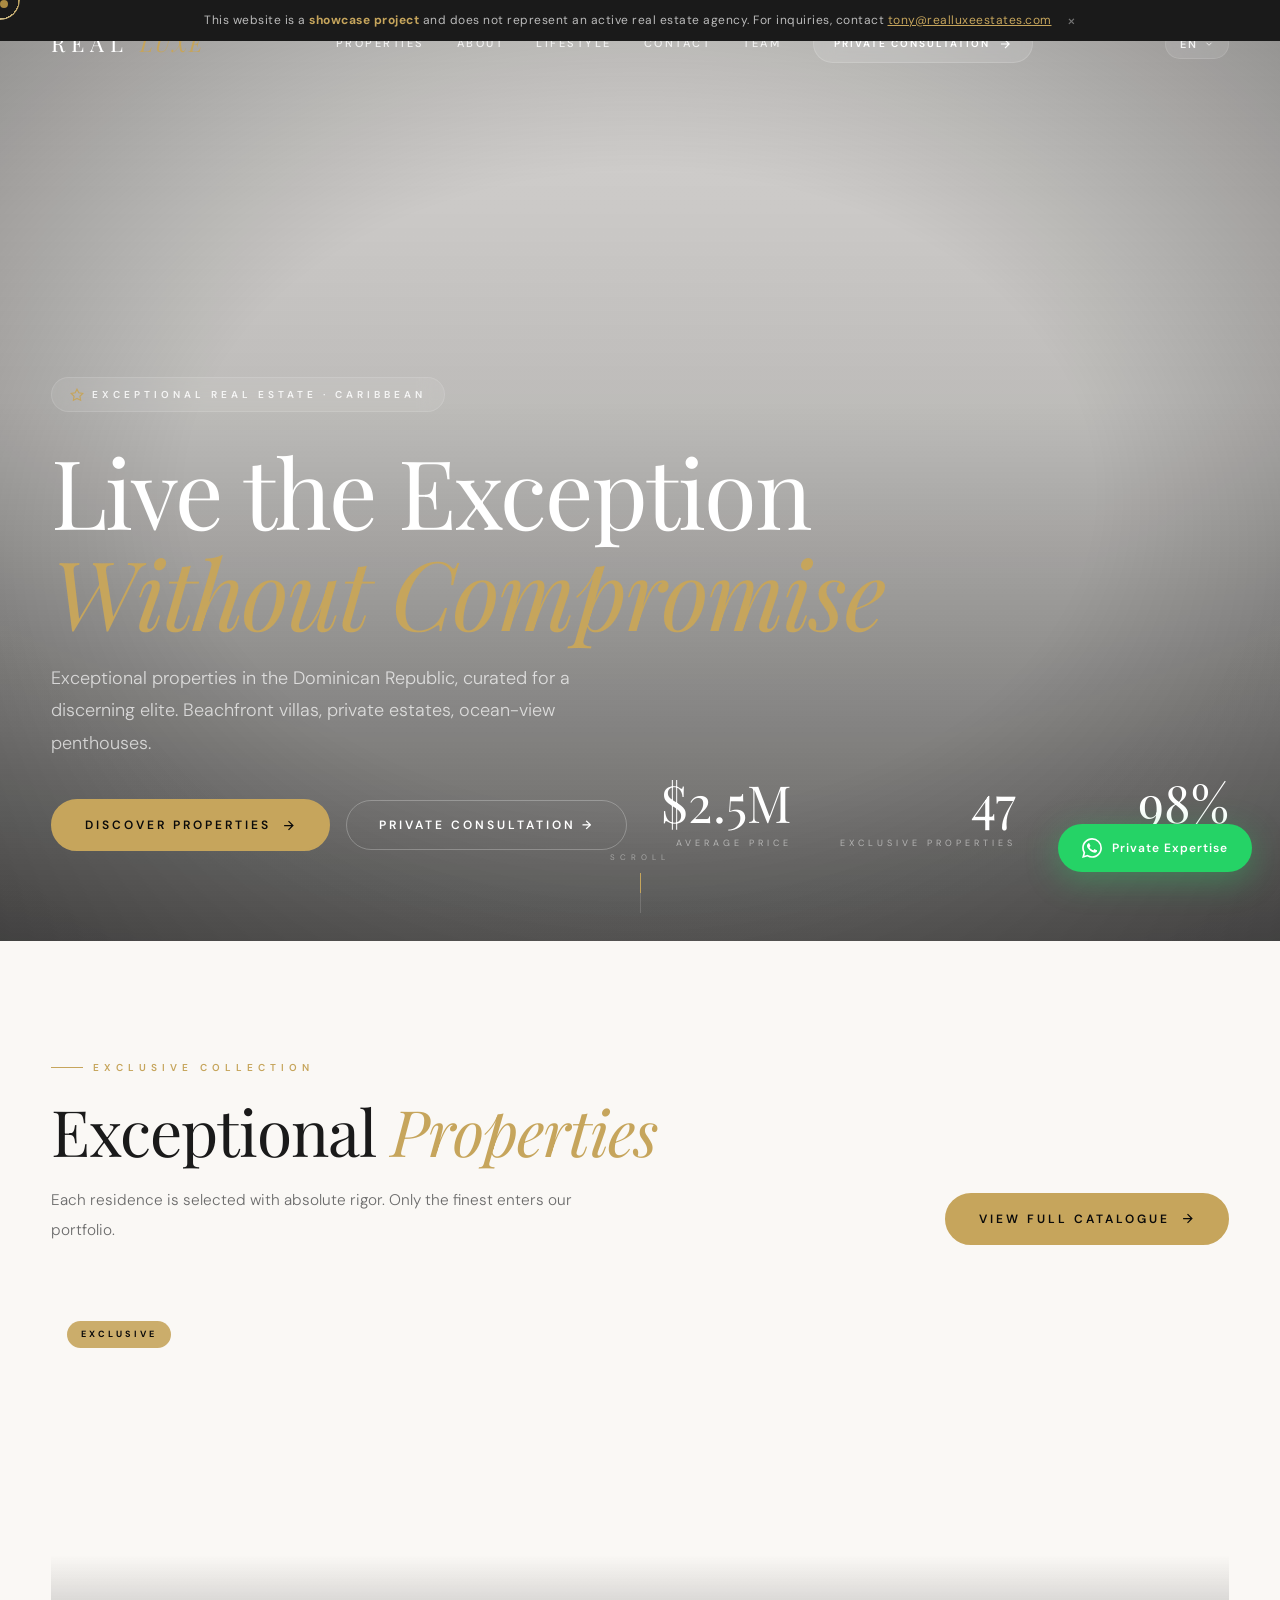
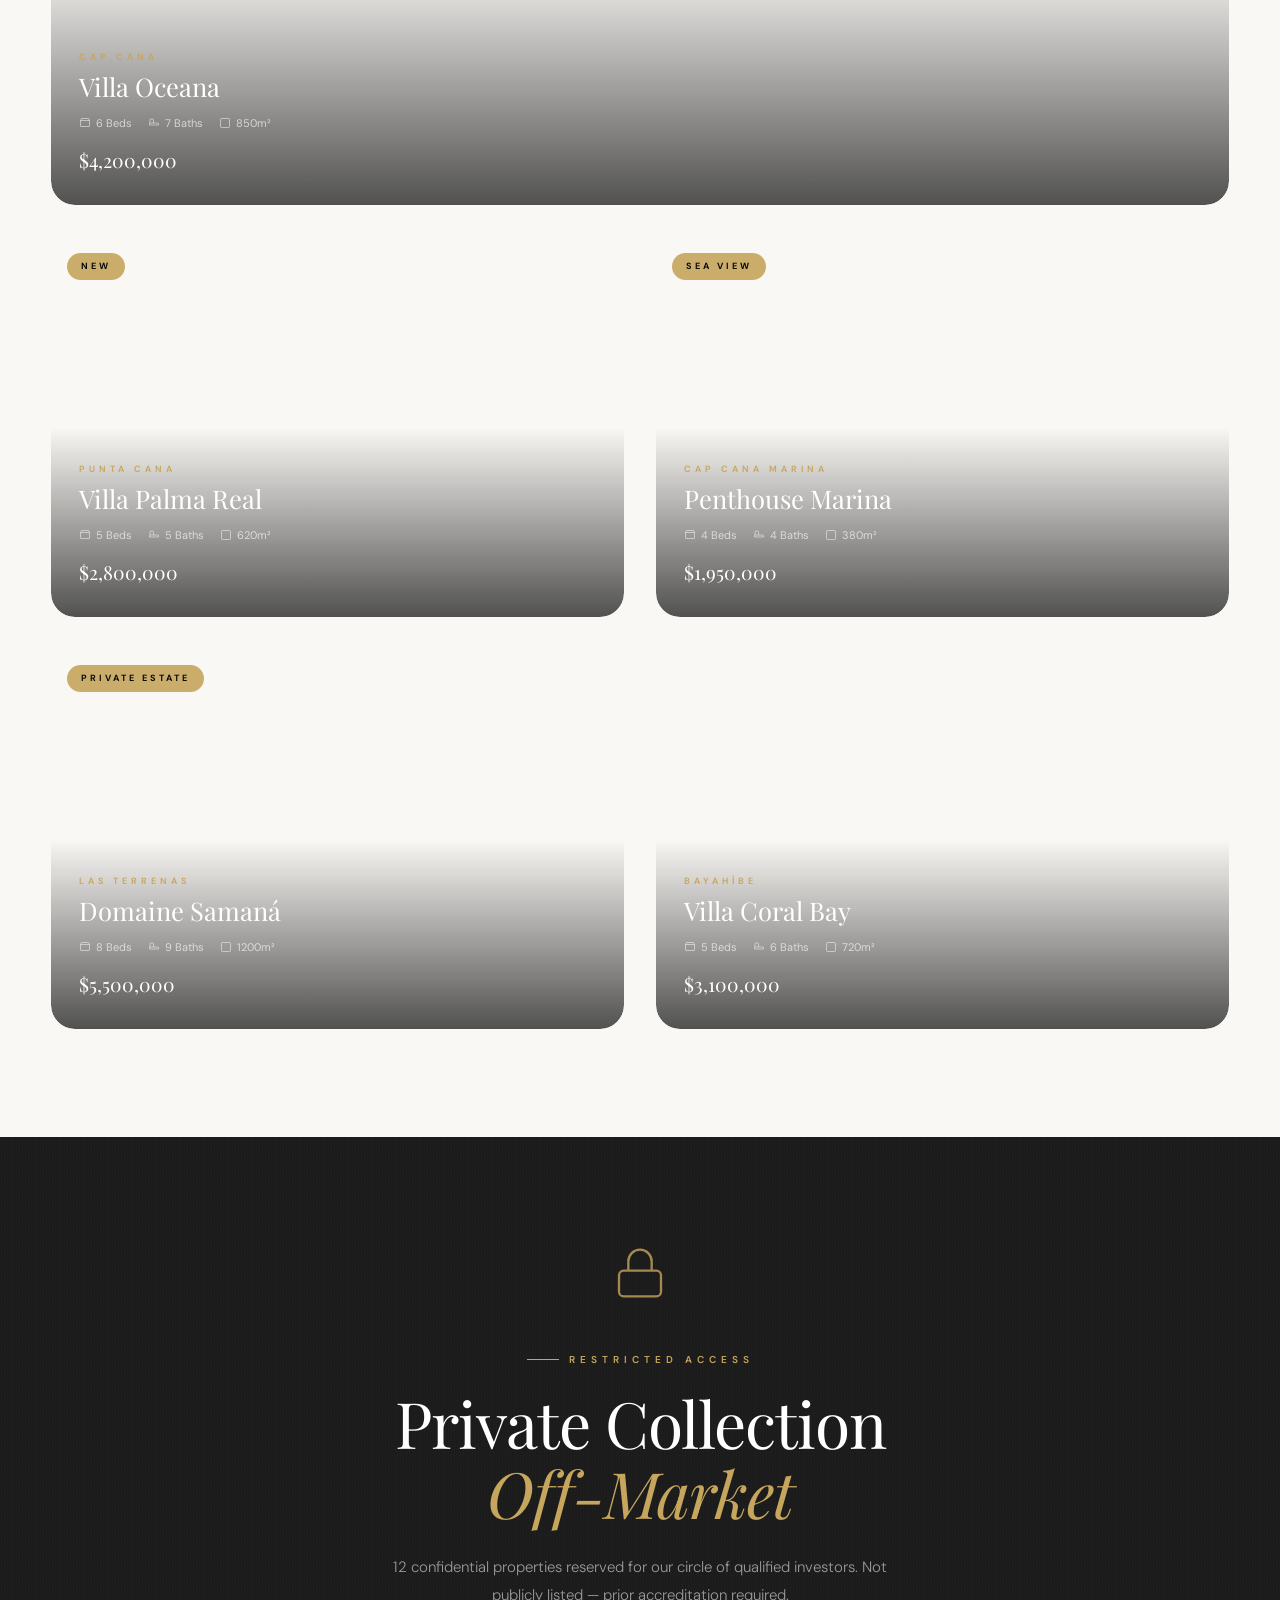
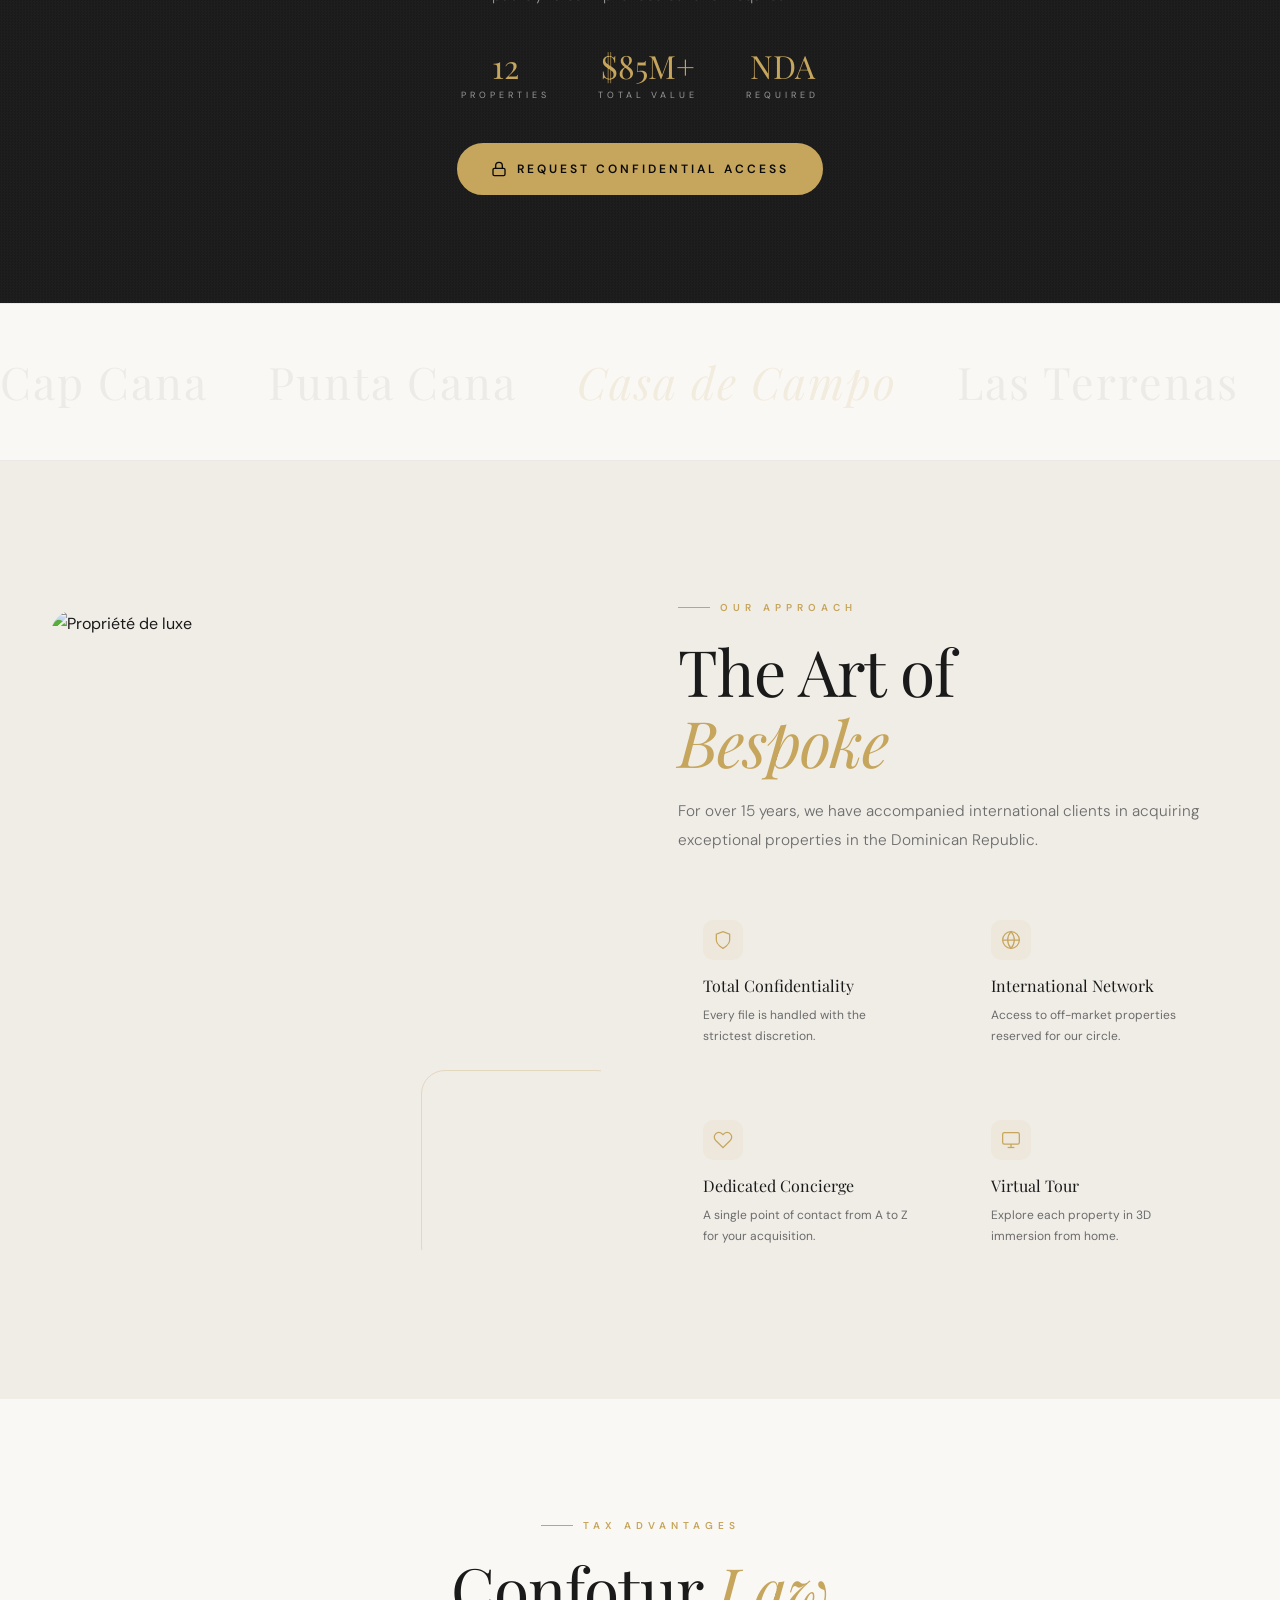
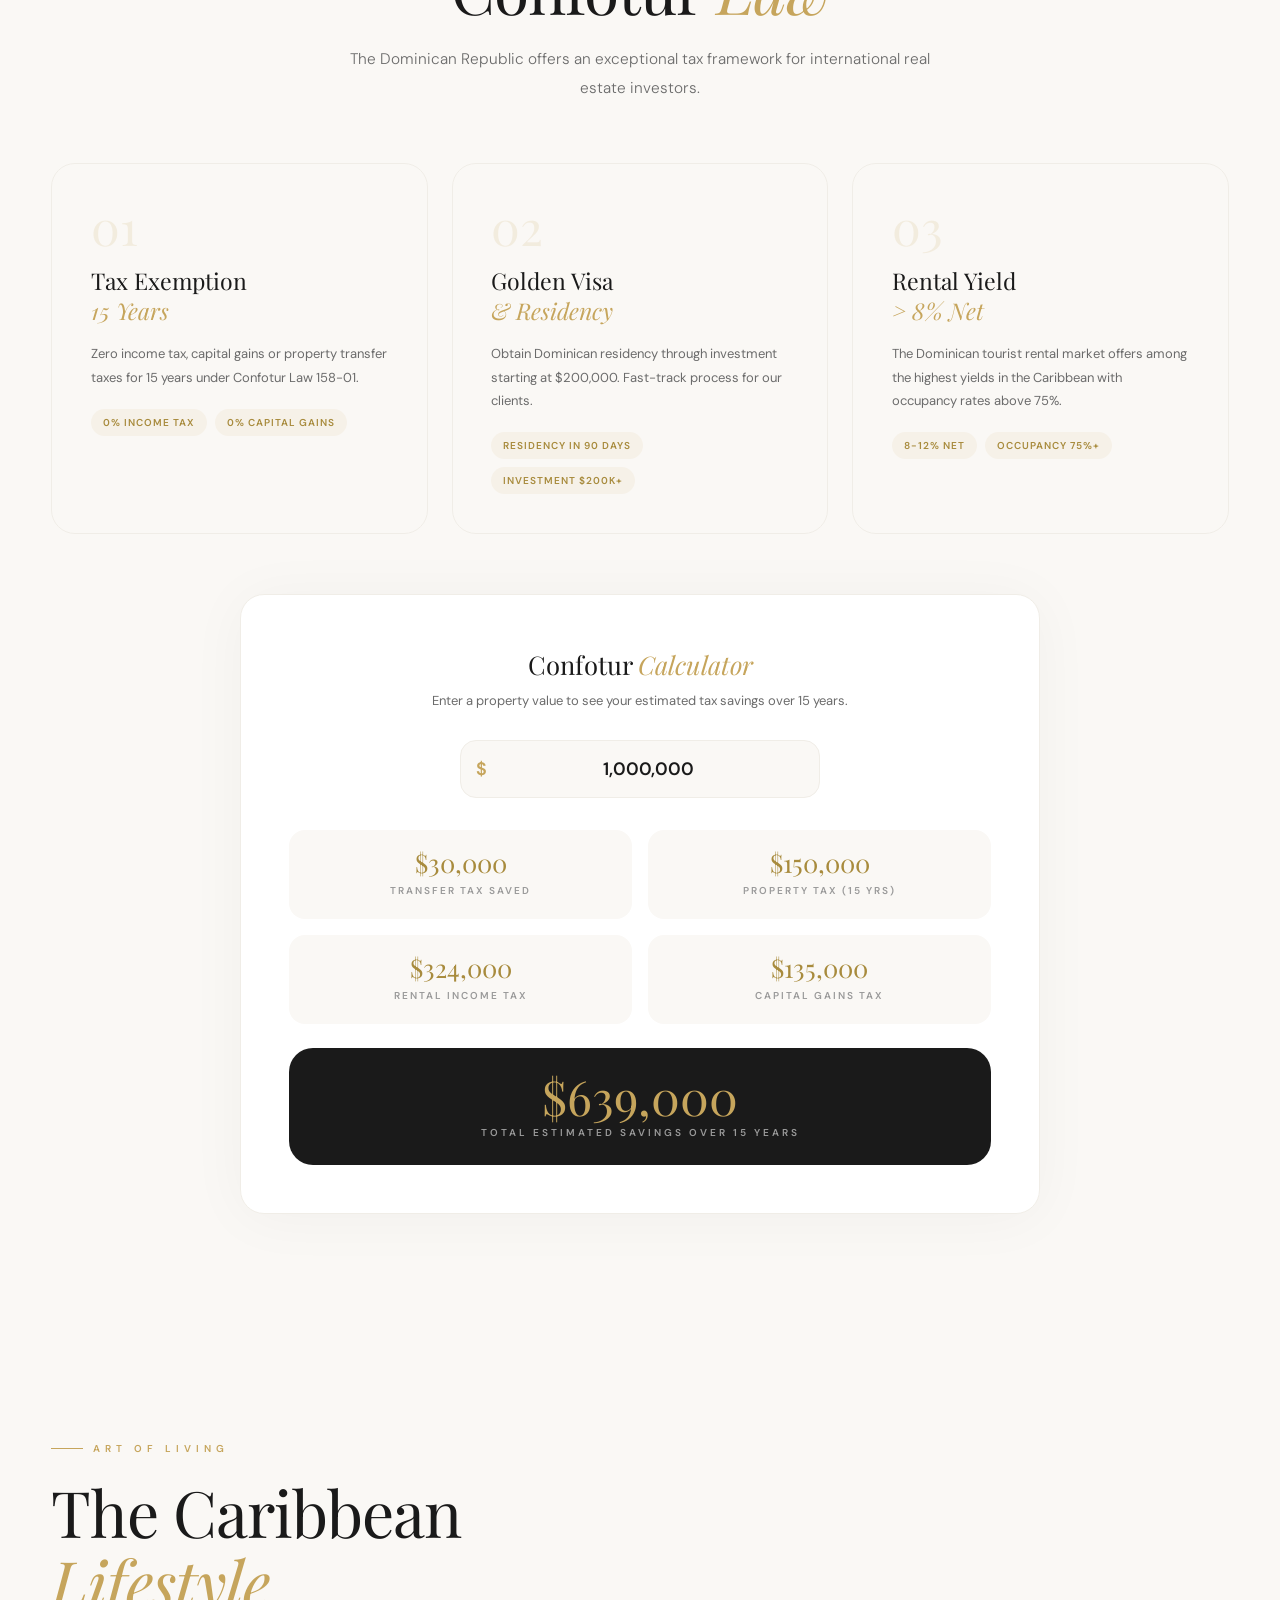
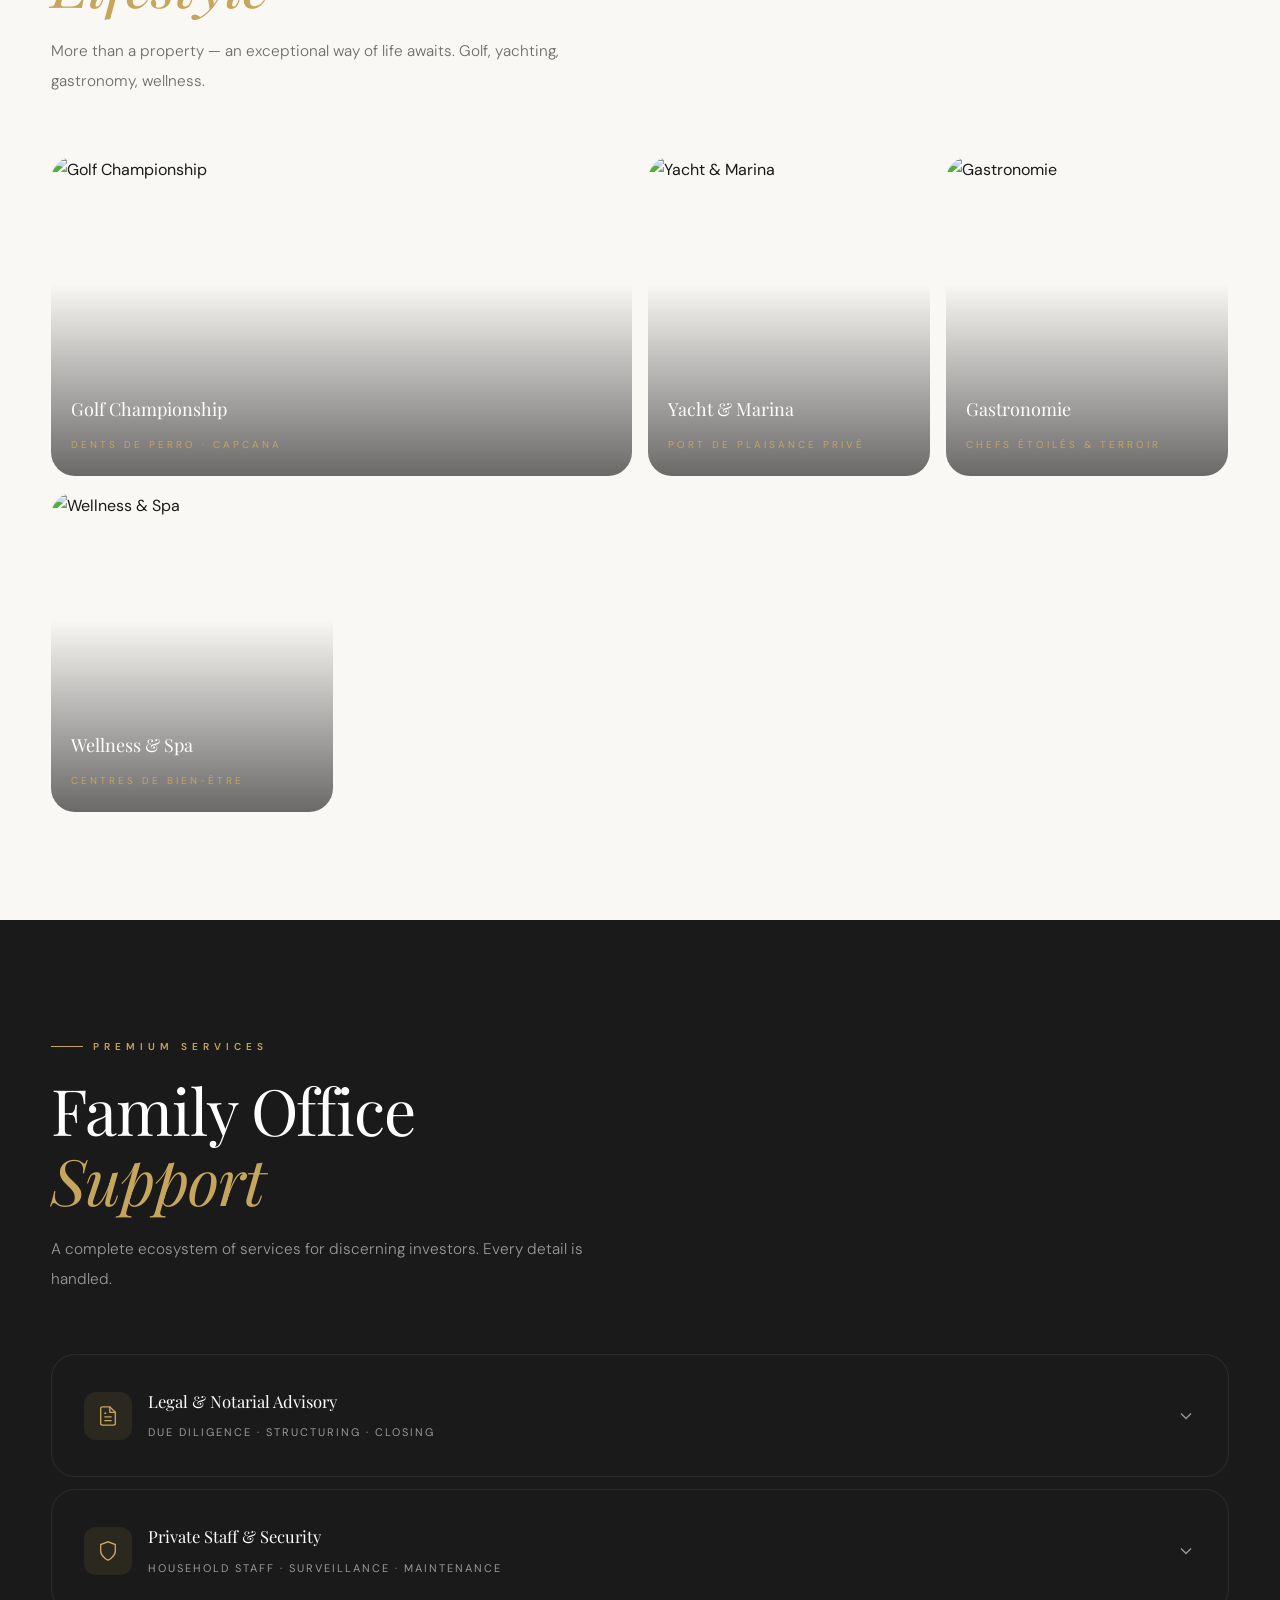
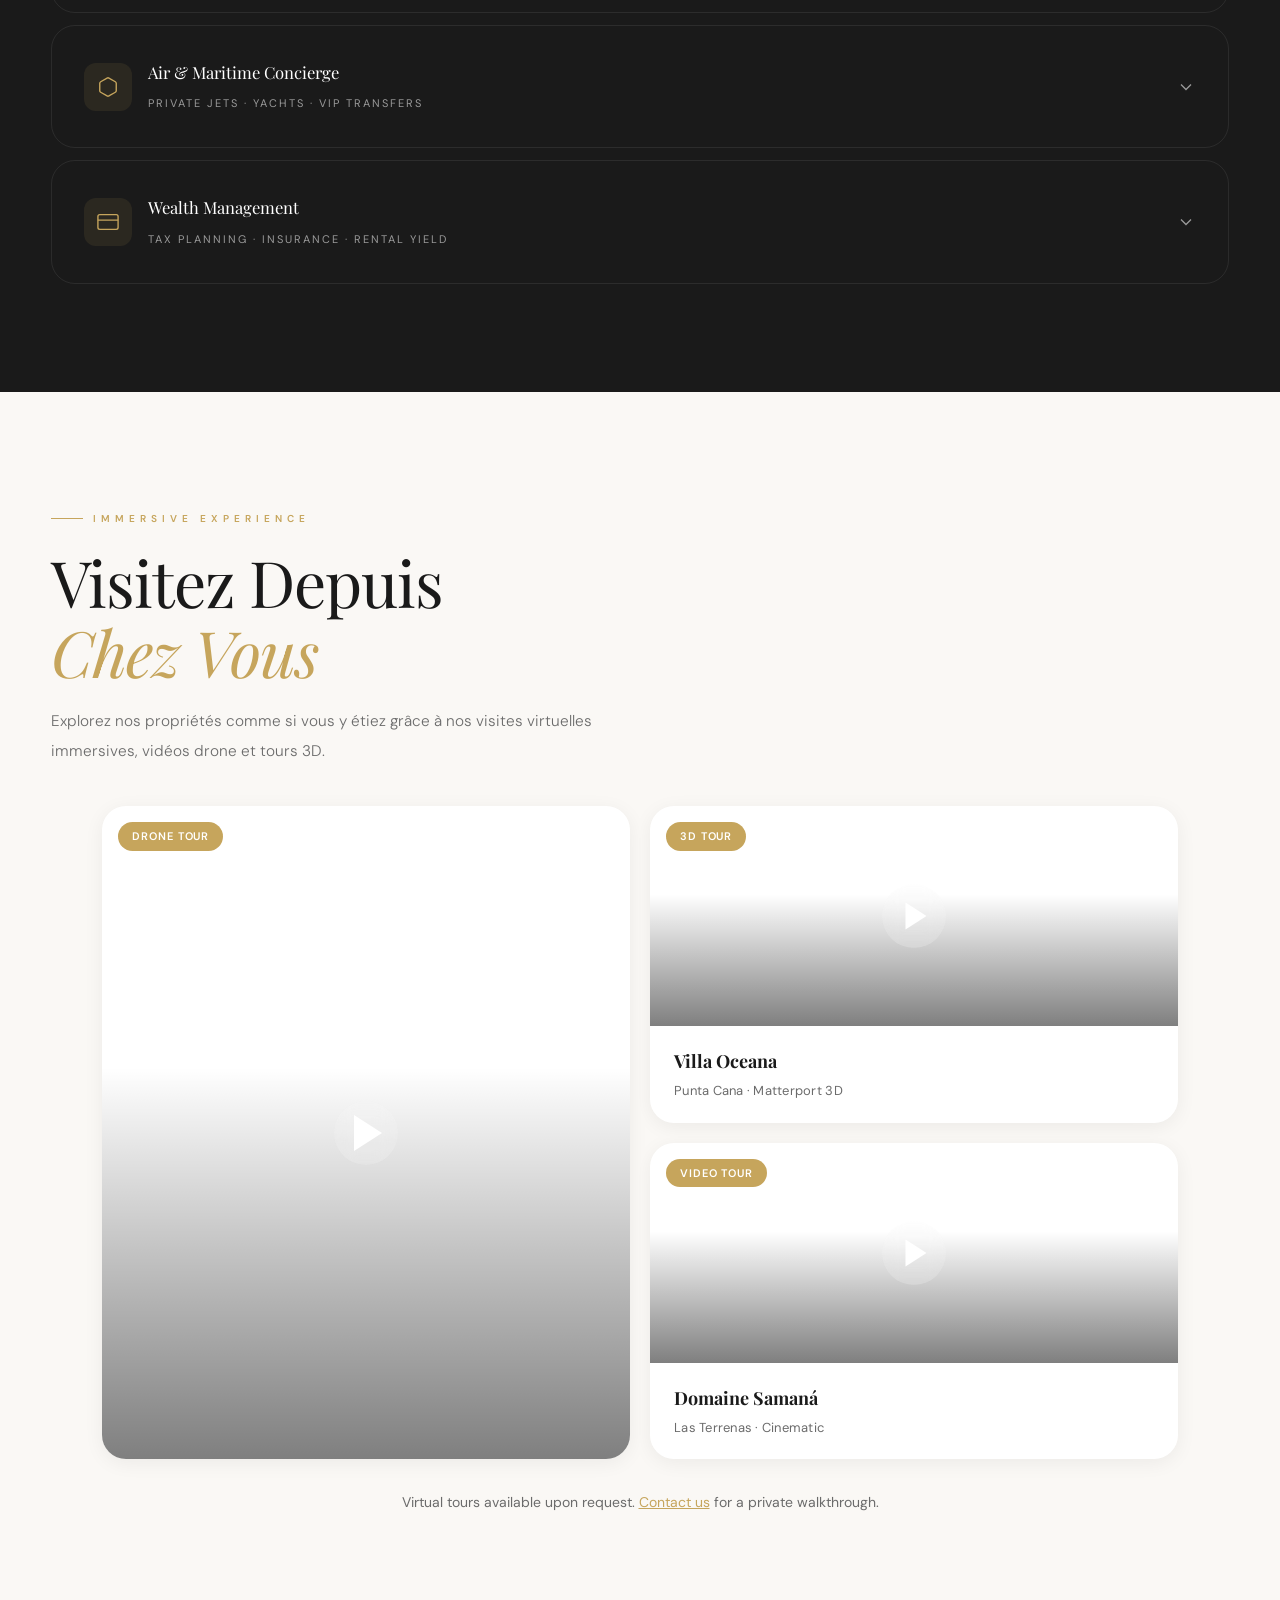
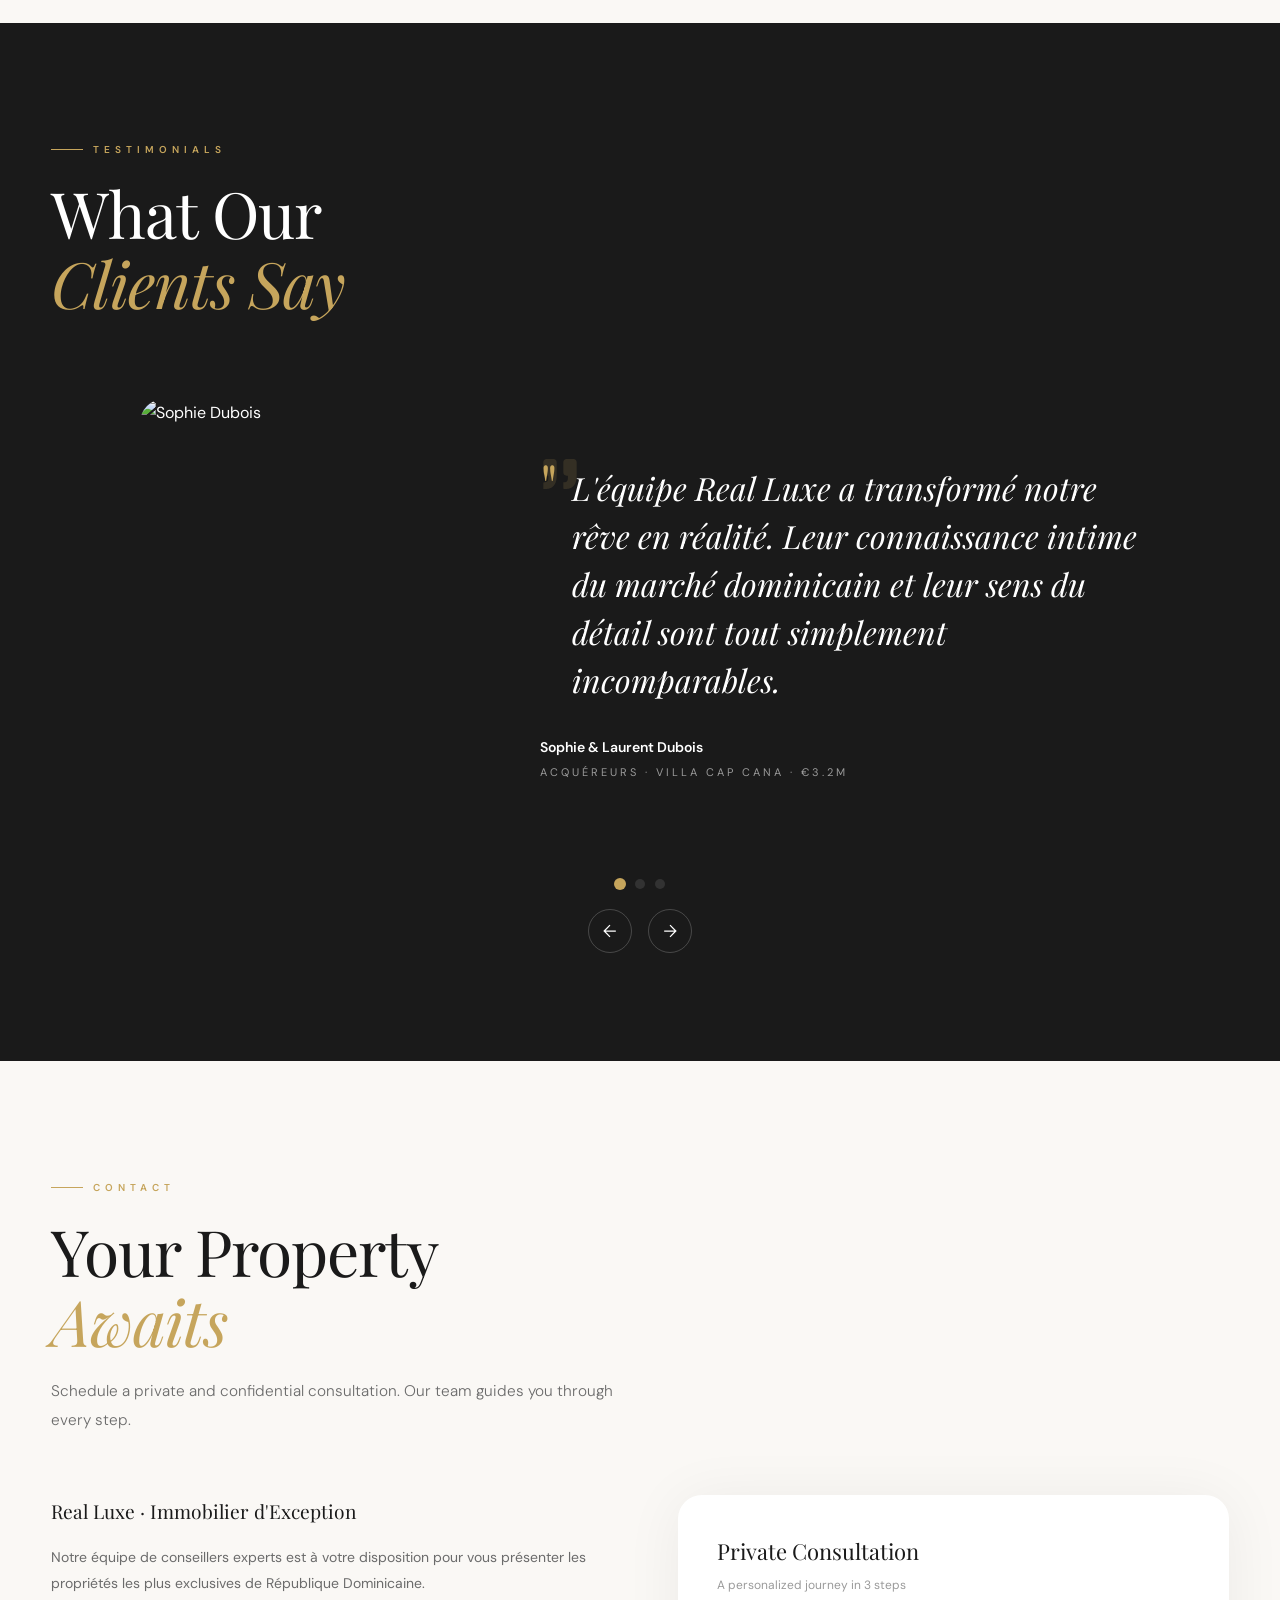
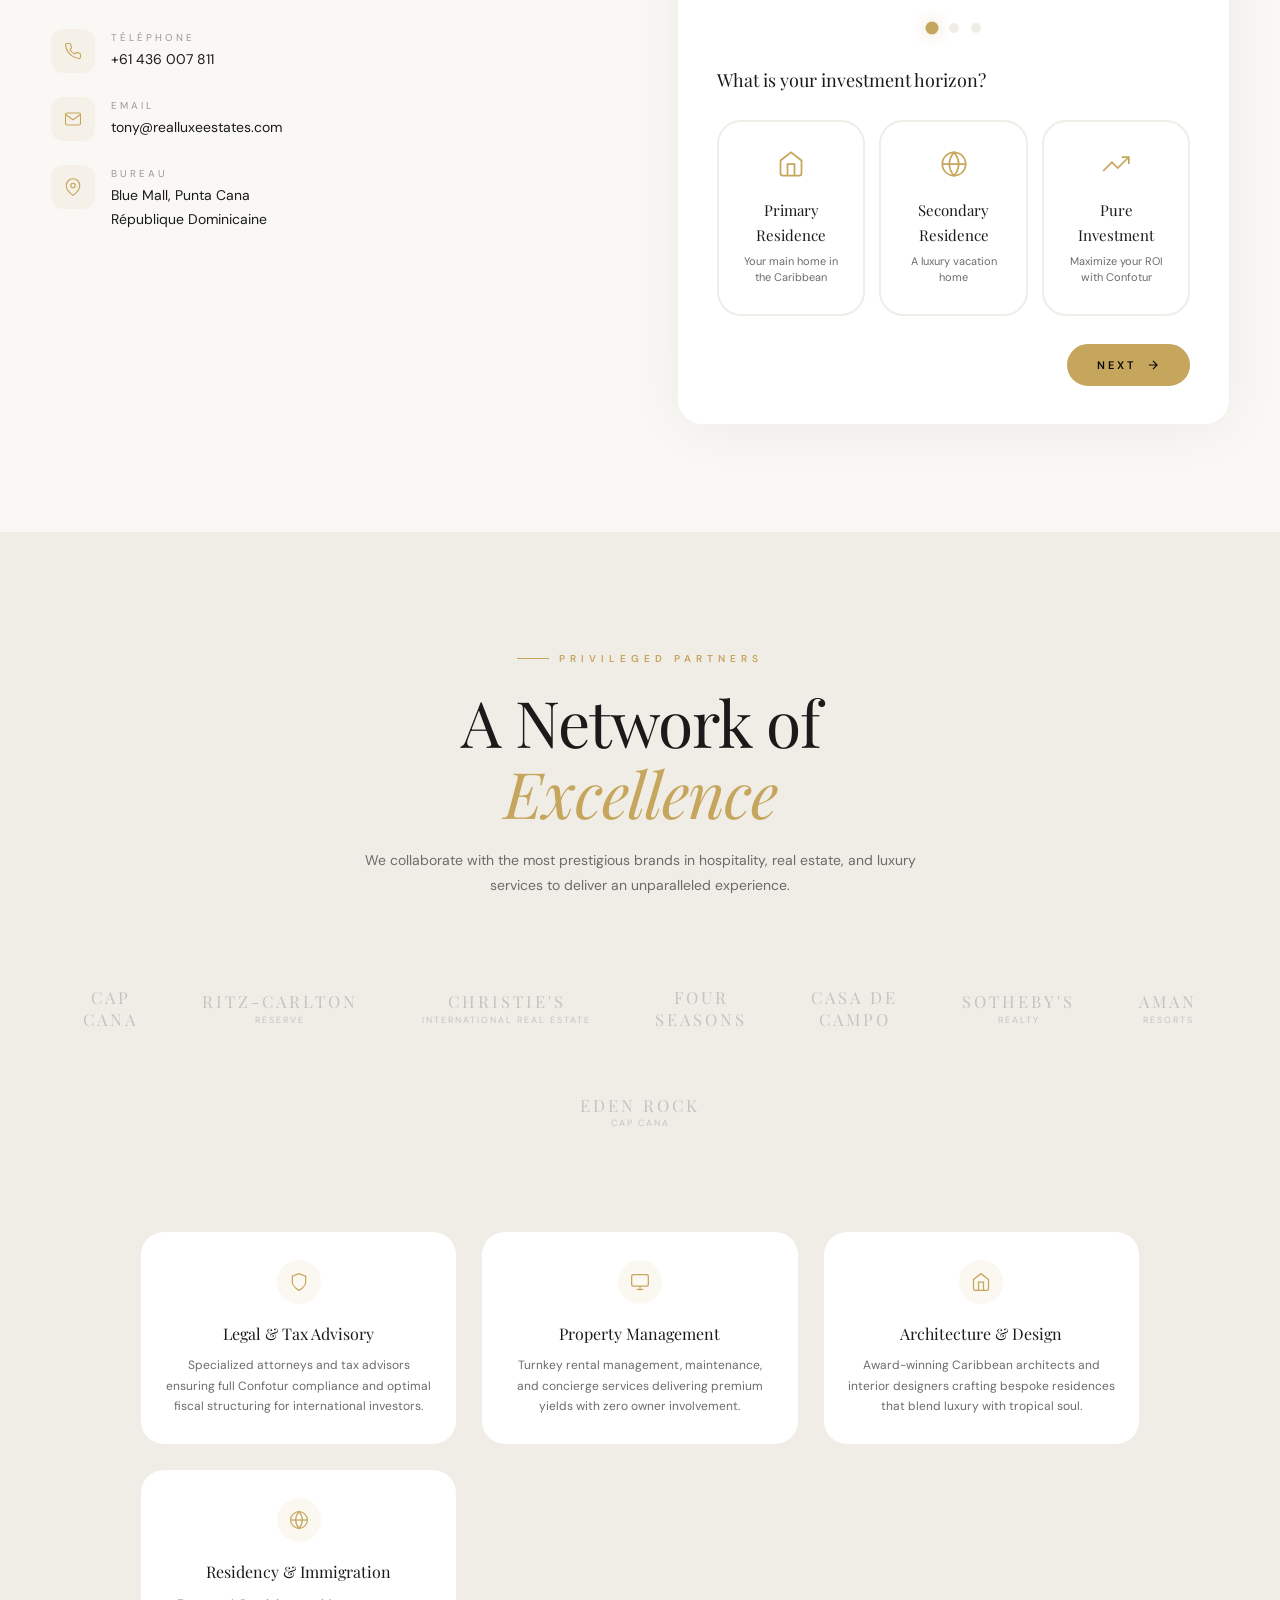
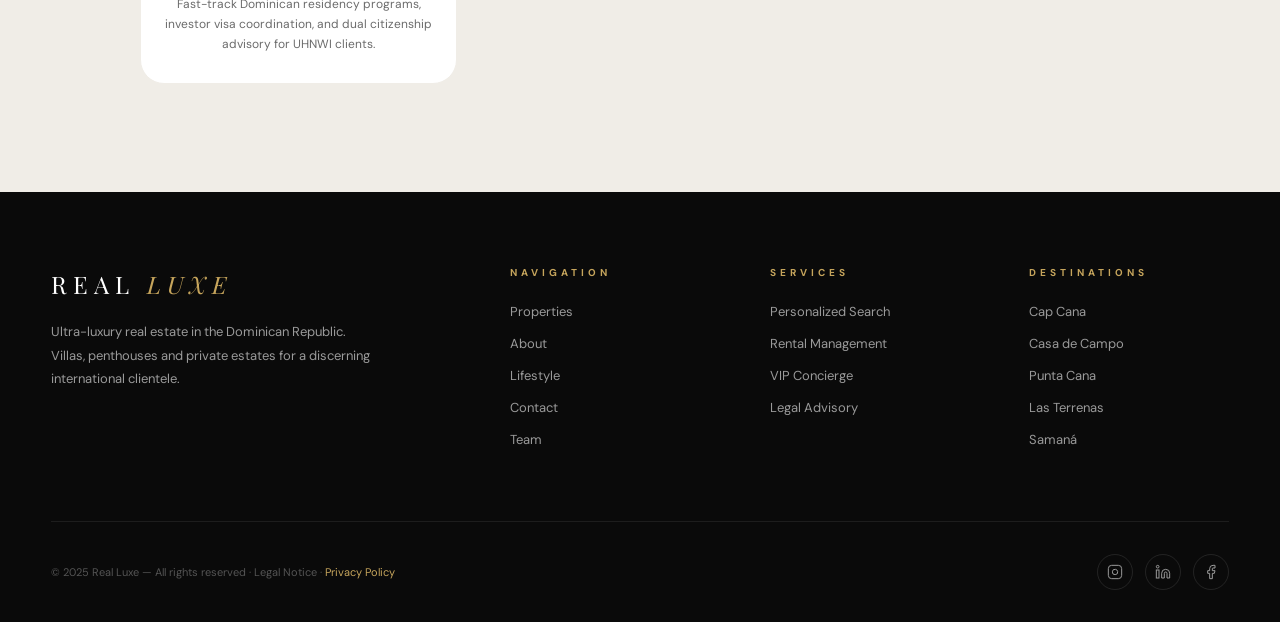
==== commit 01605981: "Add discreet disclaimer banner on all pages Informs visitors this is a showcase project, not an acti" ====
--- a/index.html
+++ b/index.html
@@ -47,6 +47,11 @@
 
 </head>
 <body data-page="index">
+<!-- Disclaimer Banner -->
+<div id="disclaimerBanner" style="background:#1A1A1A;color:rgba(255,255,255,0.7);text-align:center;padding:10px 20px;font-family:'DM Sans',sans-serif;font-size:12px;letter-spacing:0.5px;line-height:1.5;position:relative;z-index:10000;">
+  This website is a <strong style="color:#C6A55C;">showcase project</strong> and does not represent an active real estate agency. For inquiries, contact <a href="mailto:tony@realluxeestates.com" style="color:#C6A55C;text-decoration:underline;">tony@realluxeestates.com</a>
+  <button onclick="document.getElementById('disclaimerBanner').style.display='none'" style="background:none;border:none;color:rgba(255,255,255,0.4);font-size:16px;cursor:pointer;margin-left:12px;vertical-align:middle;">&times;</button>
+</div>
 
 <!-- PAGE TRANSITION OVERLAY -->
 <div class="page-transition" id="pageTransition"></div>
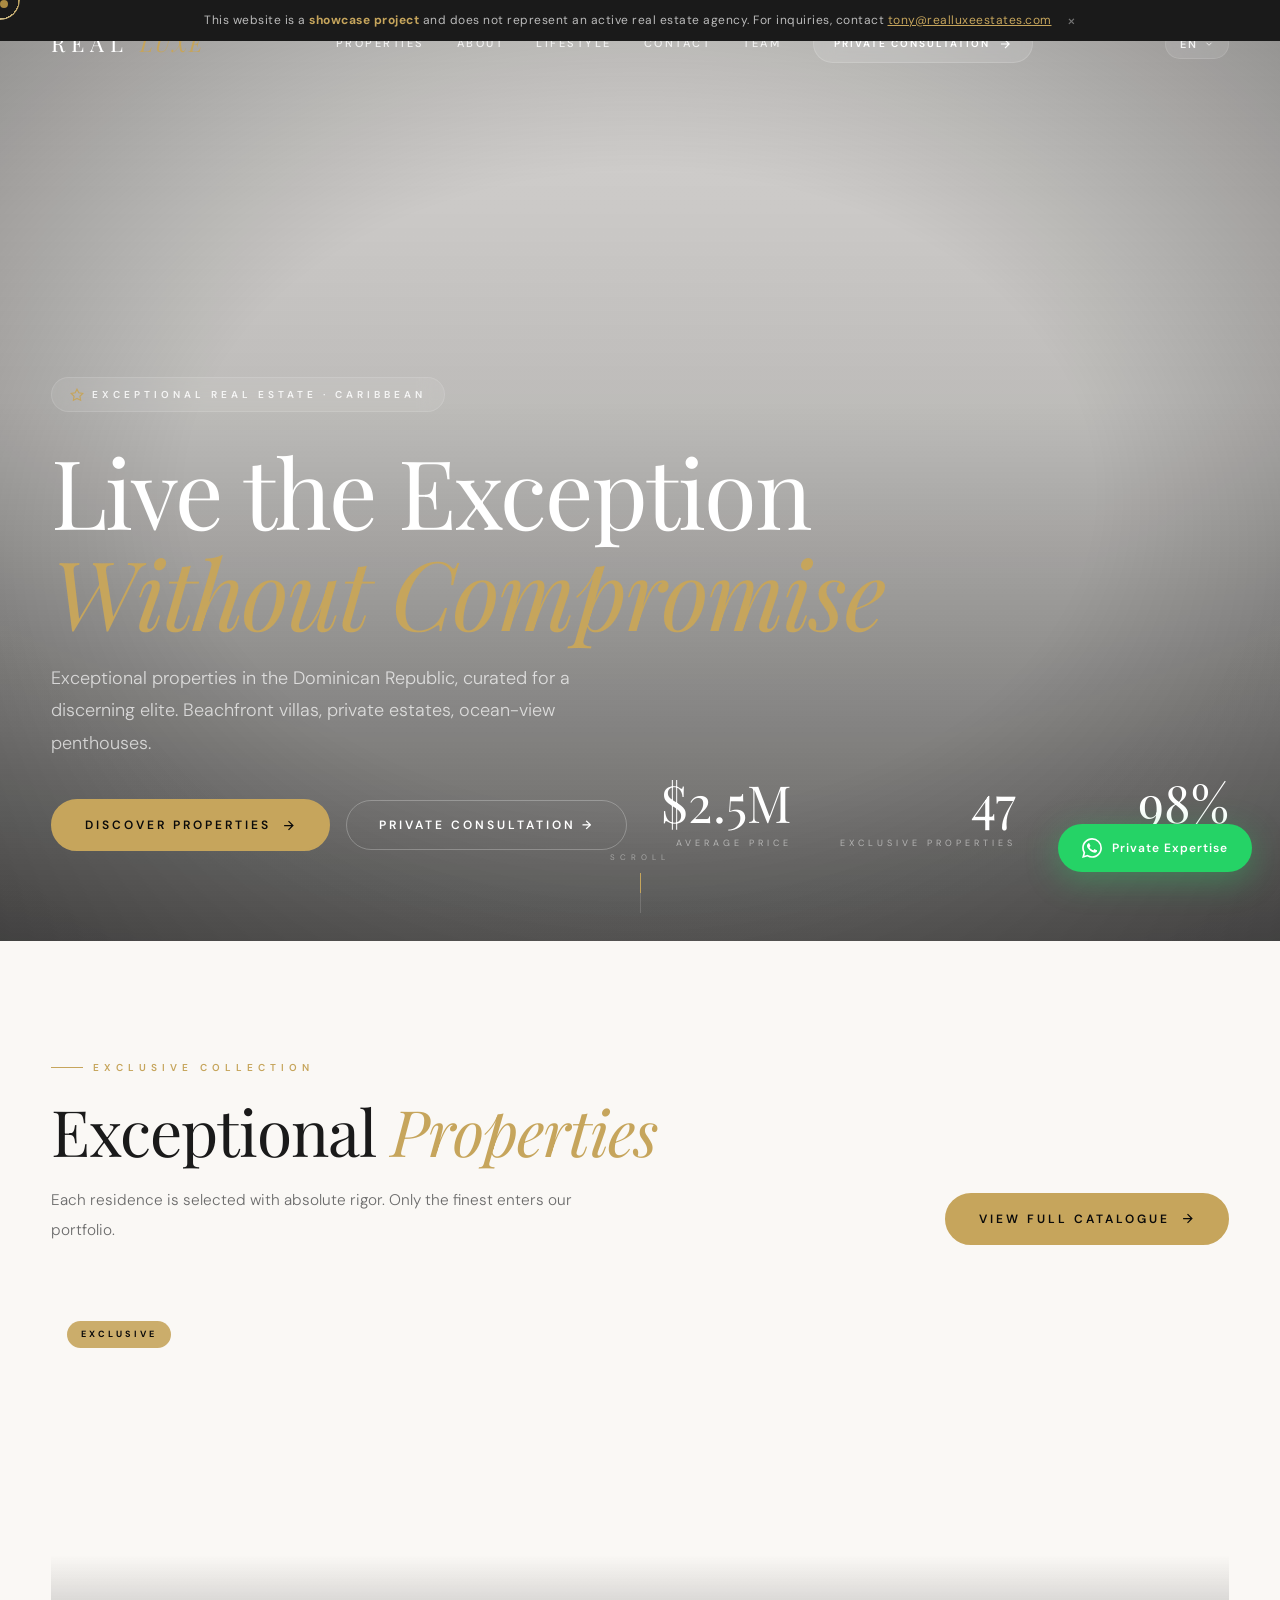
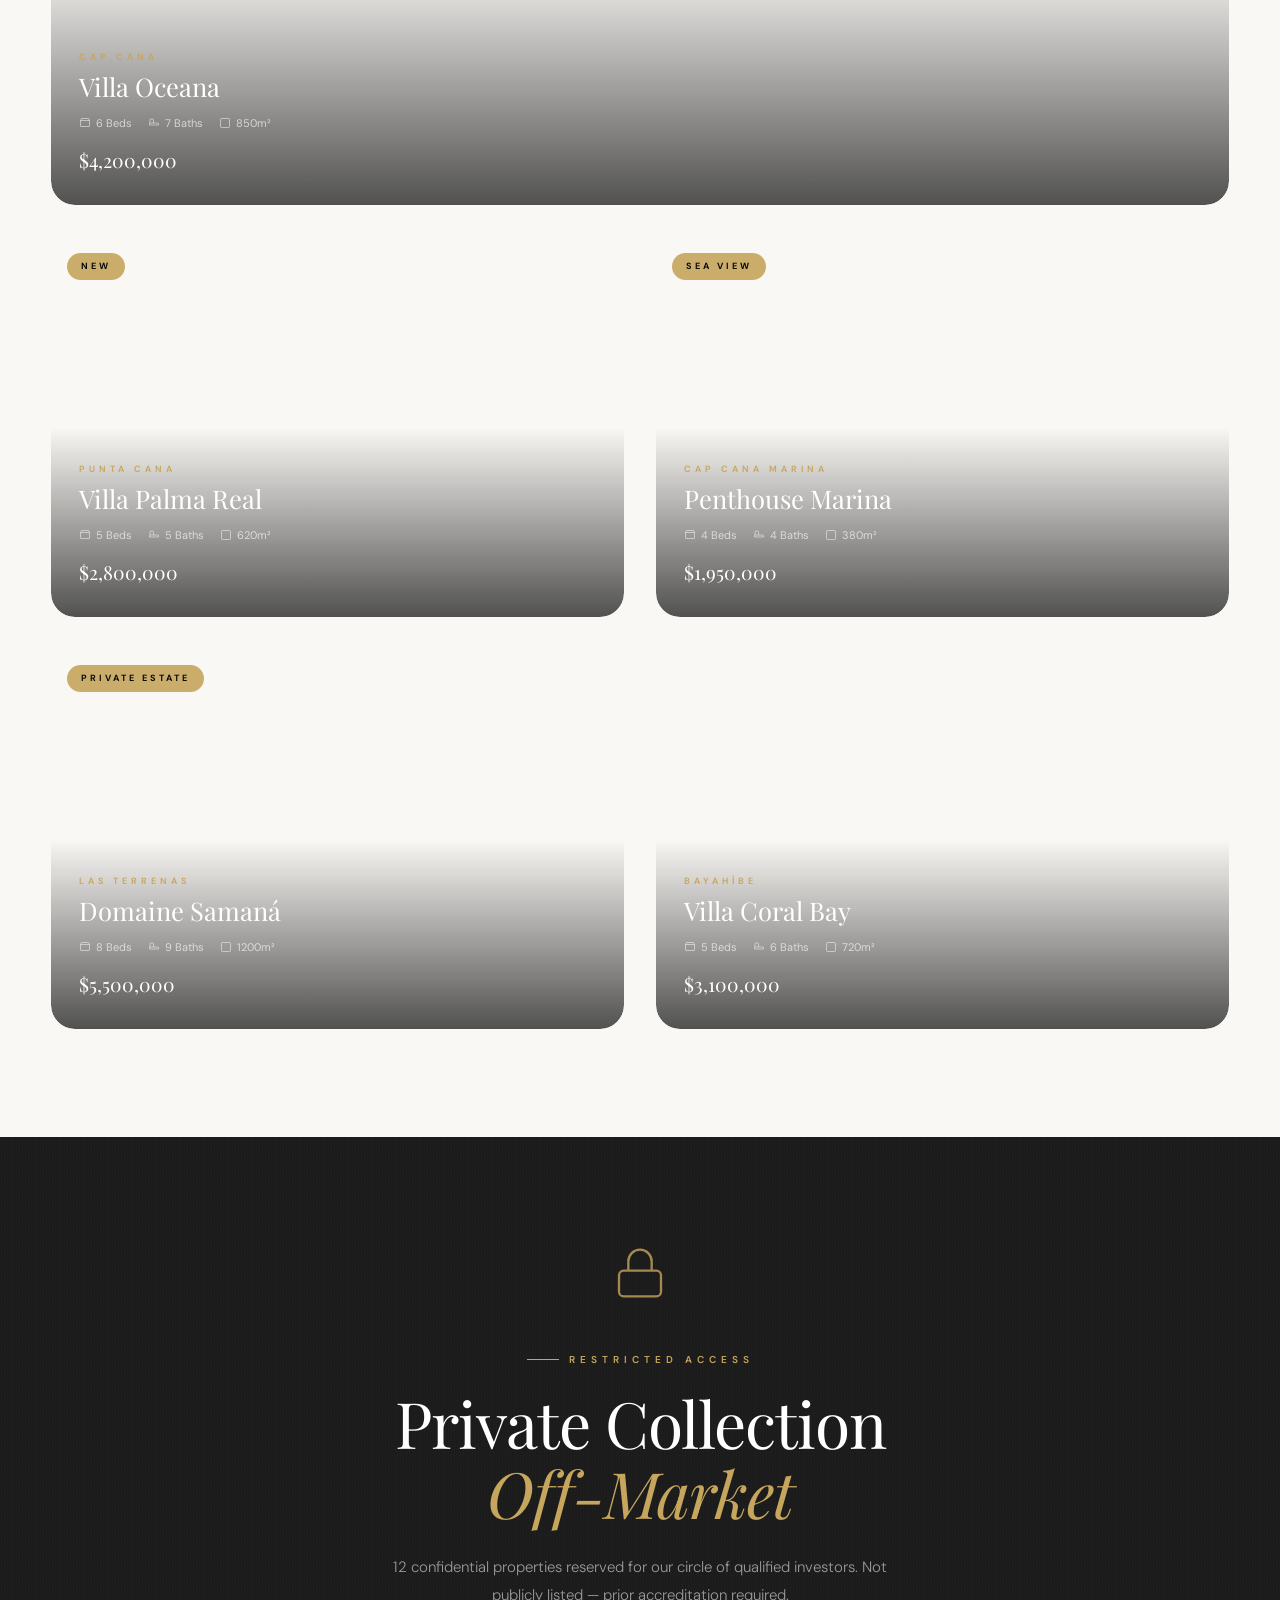
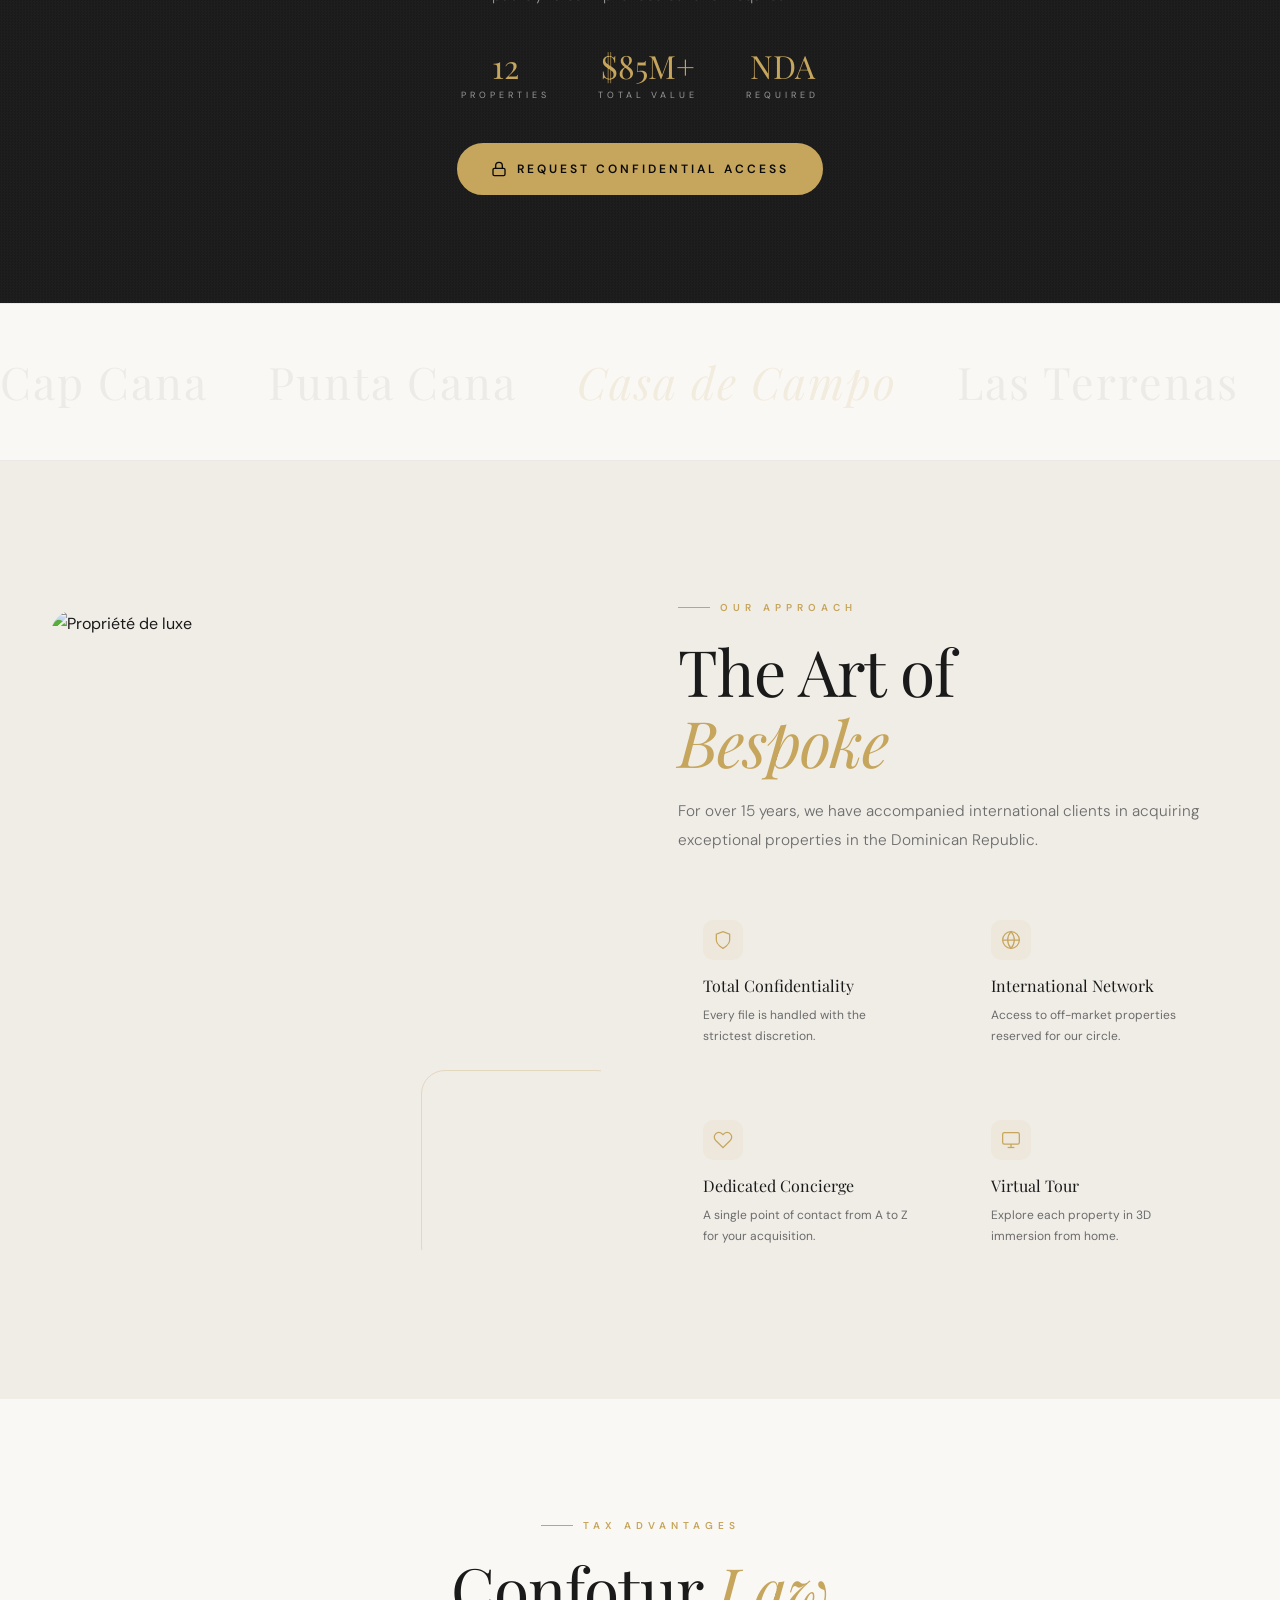
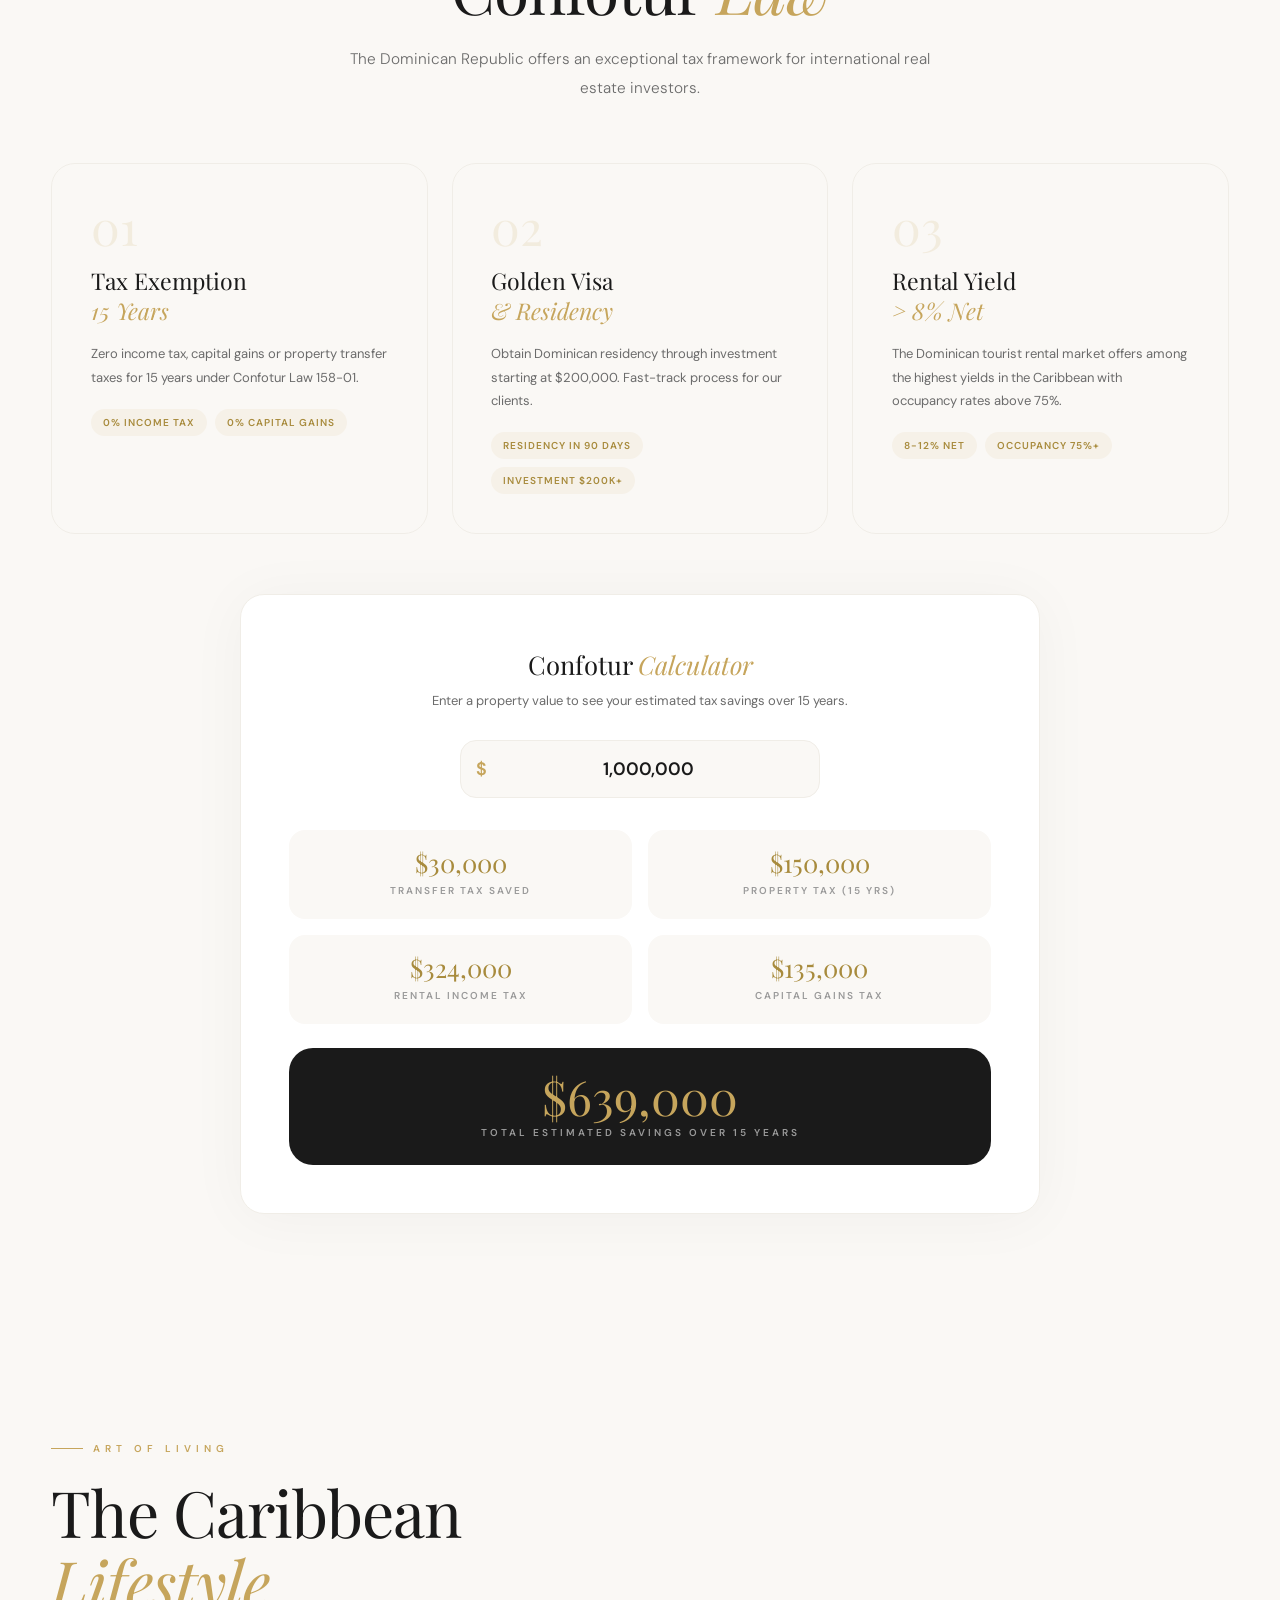
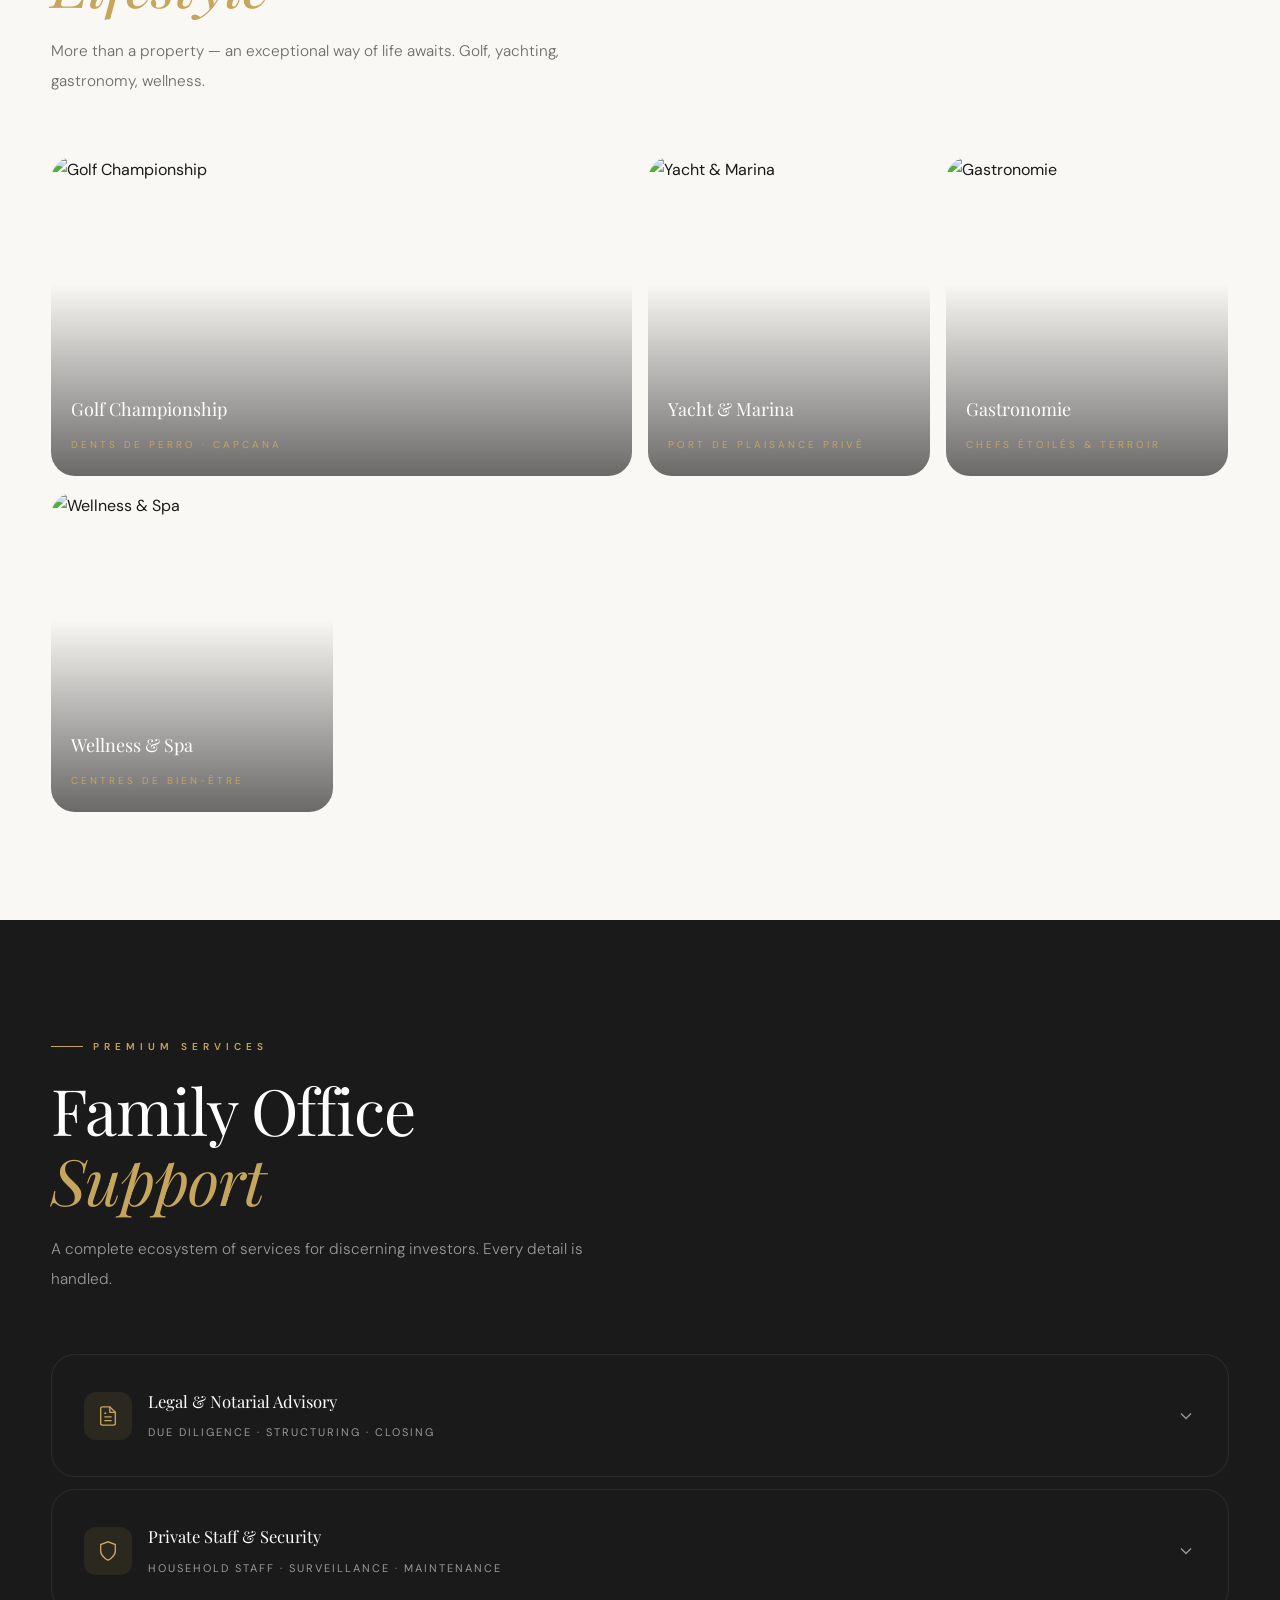
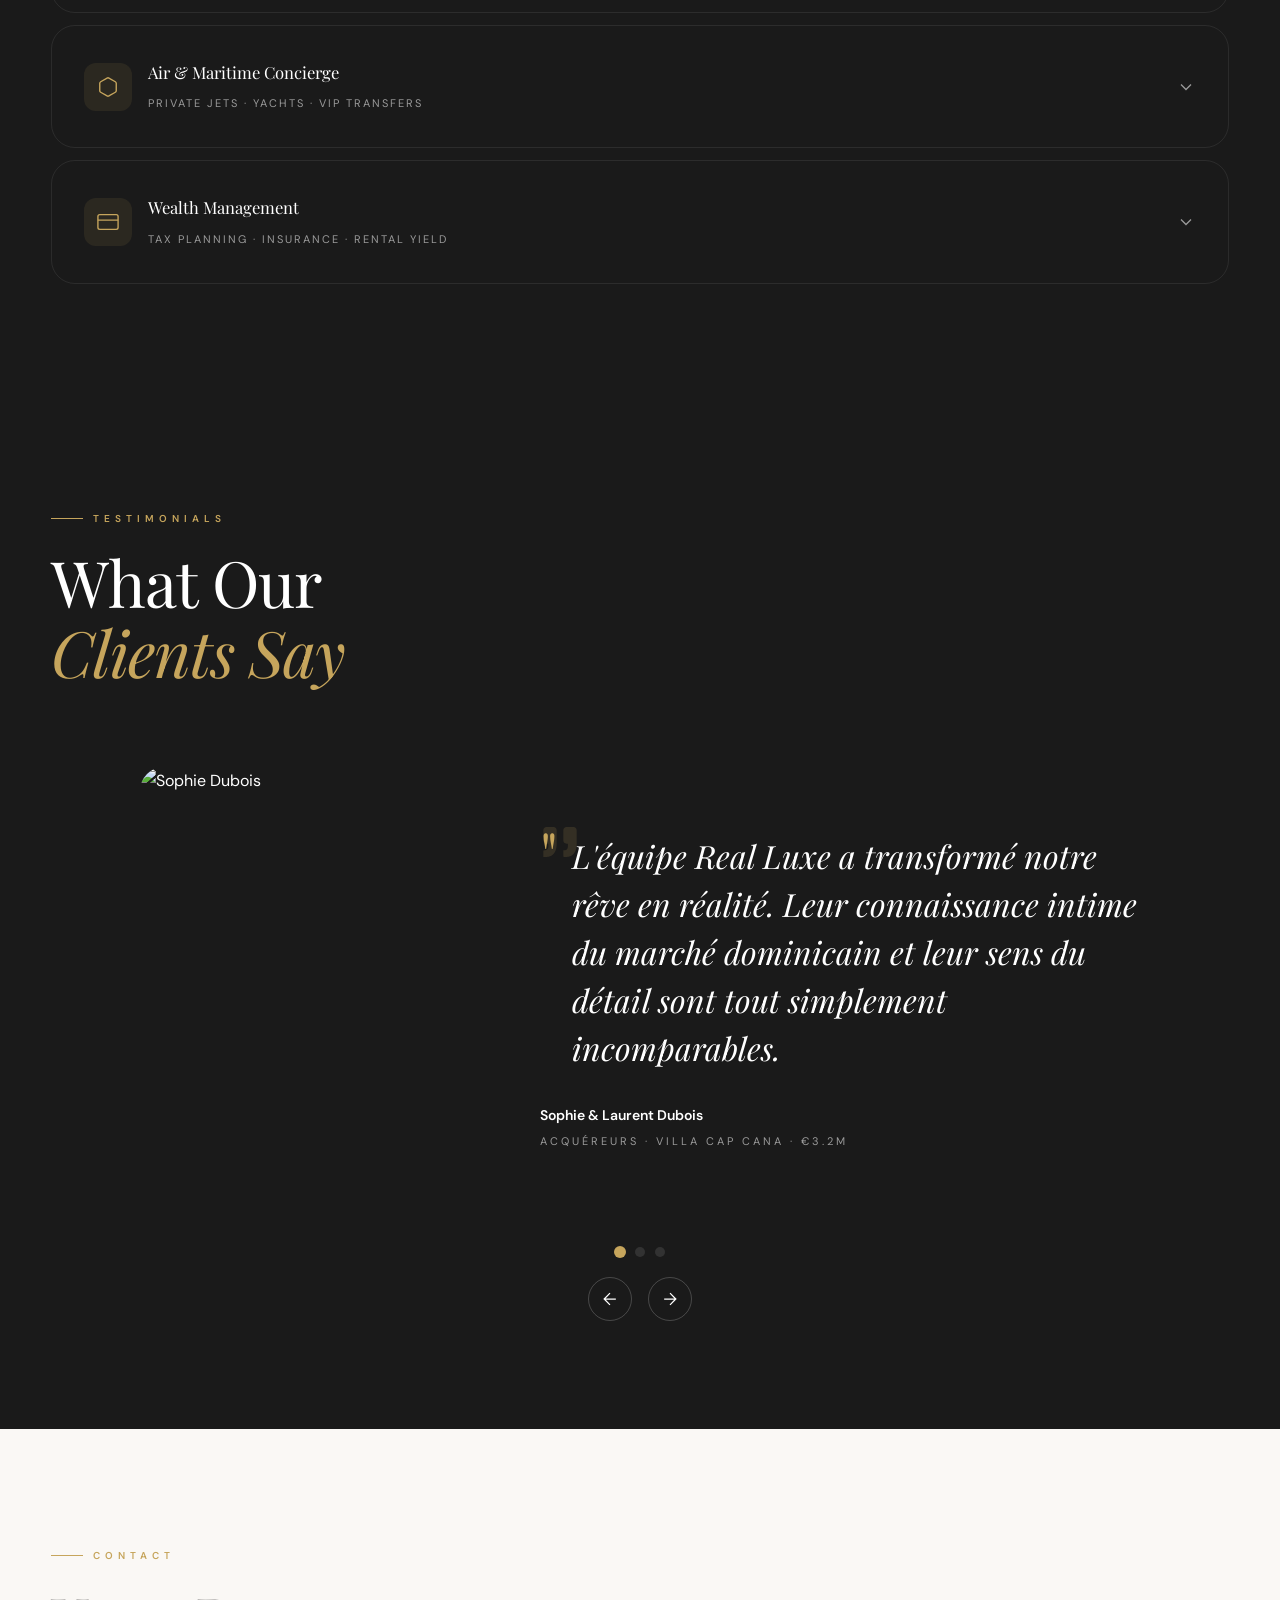
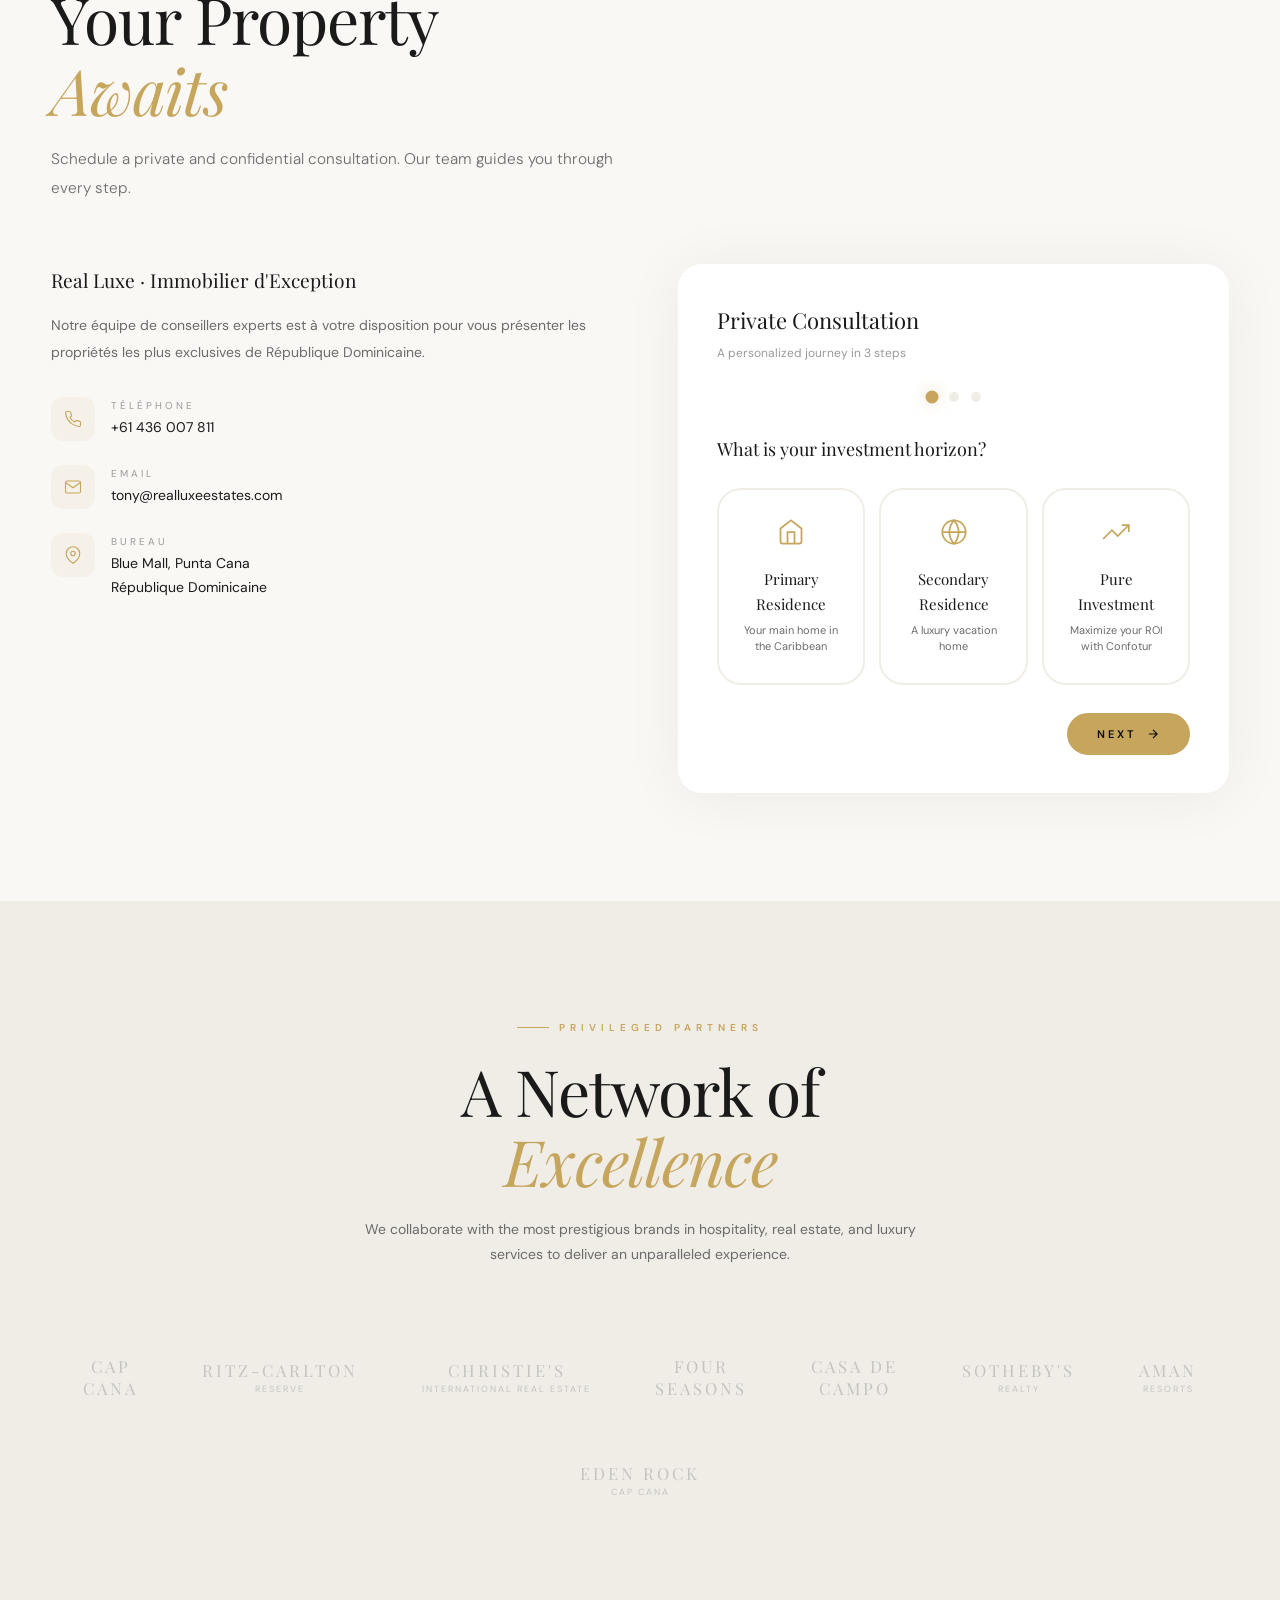
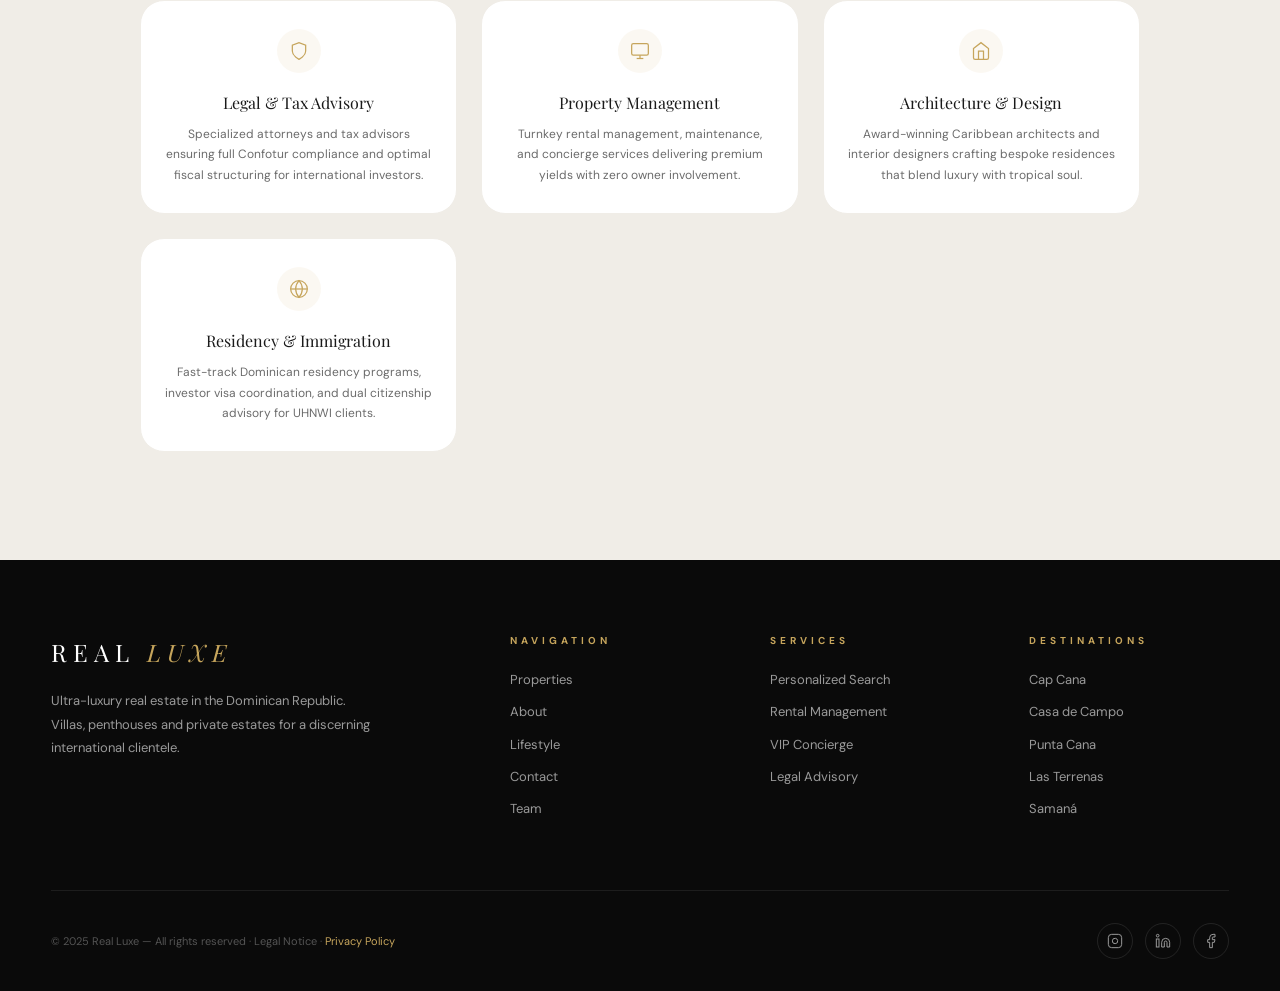
==== commit 2200658b: "Remove virtual tours section, fix nav scroll behavior - Removed "Visitez Depuis Chez Vous" section f" ====
--- a/index.html
+++ b/index.html
@@ -71,12 +71,12 @@
 <header id="mainHeader">
   <a href="#" class="h-logo" onclick="scrollToSection('hero');return false">Real <span>Luxe</span></a>
   <nav id="mainNav">
-    <a href="#" class="nav-link" data-i18n="nav_0" onclick="scrollToSection('properties');closeNav();return false">Propriétés</a>
-    <a href="#" class="nav-link" data-i18n="nav_1" onclick="scrollToSection('about');closeNav();return false">À Propos</a>
-    <a href="#" class="nav-link" data-i18n="nav_2" onclick="scrollToSection('lifestyle');closeNav();return false">Lifestyle</a>
-    <a href="#" class="nav-link" data-i18n="nav_3" onclick="scrollToSection('contact');closeNav();return false">Contact</a>
+    <a href="#properties" class="nav-link" data-i18n="nav_0" onclick="scrollToSection('properties');return false">Propriétés</a>
+    <a href="#about" class="nav-link" data-i18n="nav_1" onclick="scrollToSection('about');return false">À Propos</a>
+    <a href="#lifestyle" class="nav-link" data-i18n="nav_2" onclick="scrollToSection('lifestyle');return false">Lifestyle</a>
+    <a href="#contact" class="nav-link" data-i18n="nav_3" onclick="scrollToSection('contact');return false">Contact</a>
     <a href="team.html" class="nav-link" data-i18n="nav_team">Team</a>
-    <a href="#" class="nav-cta" onclick="scrollToSection('contact');closeNav();return false">
+    <a href="#contact" class="nav-cta" onclick="scrollToSection('contact');return false">
       <span data-i18n="nav_cta">Consultation Privée</span>
       <svg width="14" height="14" viewBox="0 0 24 24" fill="none" stroke="currentColor" stroke-width="2"><path d="M5 12h14M12 5l7 7-7 7"/></svg>
     </a>
@@ -441,52 +441,6 @@
 
     </div>
   </div>
-</section>
-
-<!-- ════════════════ VIRTUAL TOURS ════════════════ -->
-<section class="section" id="virtualtours">
-  <div class="sec-label" data-i18n="vt_label" style="color:var(--gold)">Immersive Experience</div>
-  <h2 class="sec-title" data-i18n="vt_title">Visitez Depuis<br><em>Chez Vous</em></h2>
-  <p class="sec-sub" data-i18n="vt_sub">Explorez nos propriétés comme si vous y étiez grâce à nos visites virtuelles immersives, vidéos drone et tours 3D.</p>
-  <div class="vt-grid">
-    <div class="vt-card vt-card-featured">
-      <div class="vt-card-img" style="background-image:url('https://images.unsplash.com/photo-1600596542815-ffad4c1539a9?w=1200&q=85&auto=format')">
-        <div class="vt-play">
-          <svg width="48" height="48" viewBox="0 0 24 24" fill="var(--white)" stroke="none"><polygon points="5 3 19 12 5 21 5 3"/></svg>
-        </div>
-        <div class="vt-badge">Drone Tour</div>
-      </div>
-      <div class="vt-card-info">
-        <h4>Villa Palma Real</h4>
-        <p>Cap Cana · 4K Aerial View</p>
-      </div>
-    </div>
-    <div class="vt-card">
-      <div class="vt-card-img" style="background-image:url('https://images.unsplash.com/photo-1613490493576-7fde63acd811?w=800&q=85&auto=format')">
-        <div class="vt-play">
-          <svg width="36" height="36" viewBox="0 0 24 24" fill="var(--white)" stroke="none"><polygon points="5 3 19 12 5 21 5 3"/></svg>
-        </div>
-        <div class="vt-badge">3D Tour</div>
-      </div>
-      <div class="vt-card-info">
-        <h4>Villa Oceana</h4>
-        <p>Punta Cana · Matterport 3D</p>
-      </div>
-    </div>
-    <div class="vt-card">
-      <div class="vt-card-img" style="background-image:url('https://images.unsplash.com/photo-1580587771525-78b9dba3b914?w=800&q=85&auto=format')">
-        <div class="vt-play">
-          <svg width="36" height="36" viewBox="0 0 24 24" fill="var(--white)" stroke="none"><polygon points="5 3 19 12 5 21 5 3"/></svg>
-        </div>
-        <div class="vt-badge">Video Tour</div>
-      </div>
-      <div class="vt-card-info">
-        <h4>Domaine Samaná</h4>
-        <p>Las Terrenas · Cinematic</p>
-      </div>
-    </div>
-  </div>
-  <p class="vt-note">Virtual tours available upon request. <a href="#" onclick="scrollToSection('contact');return false" style="color:var(--gold);text-decoration:underline;">Contact us</a> for a private walkthrough.</p>
 </section>
 
 <!-- ════════════════ TESTIMONIALS ════════════════ -->
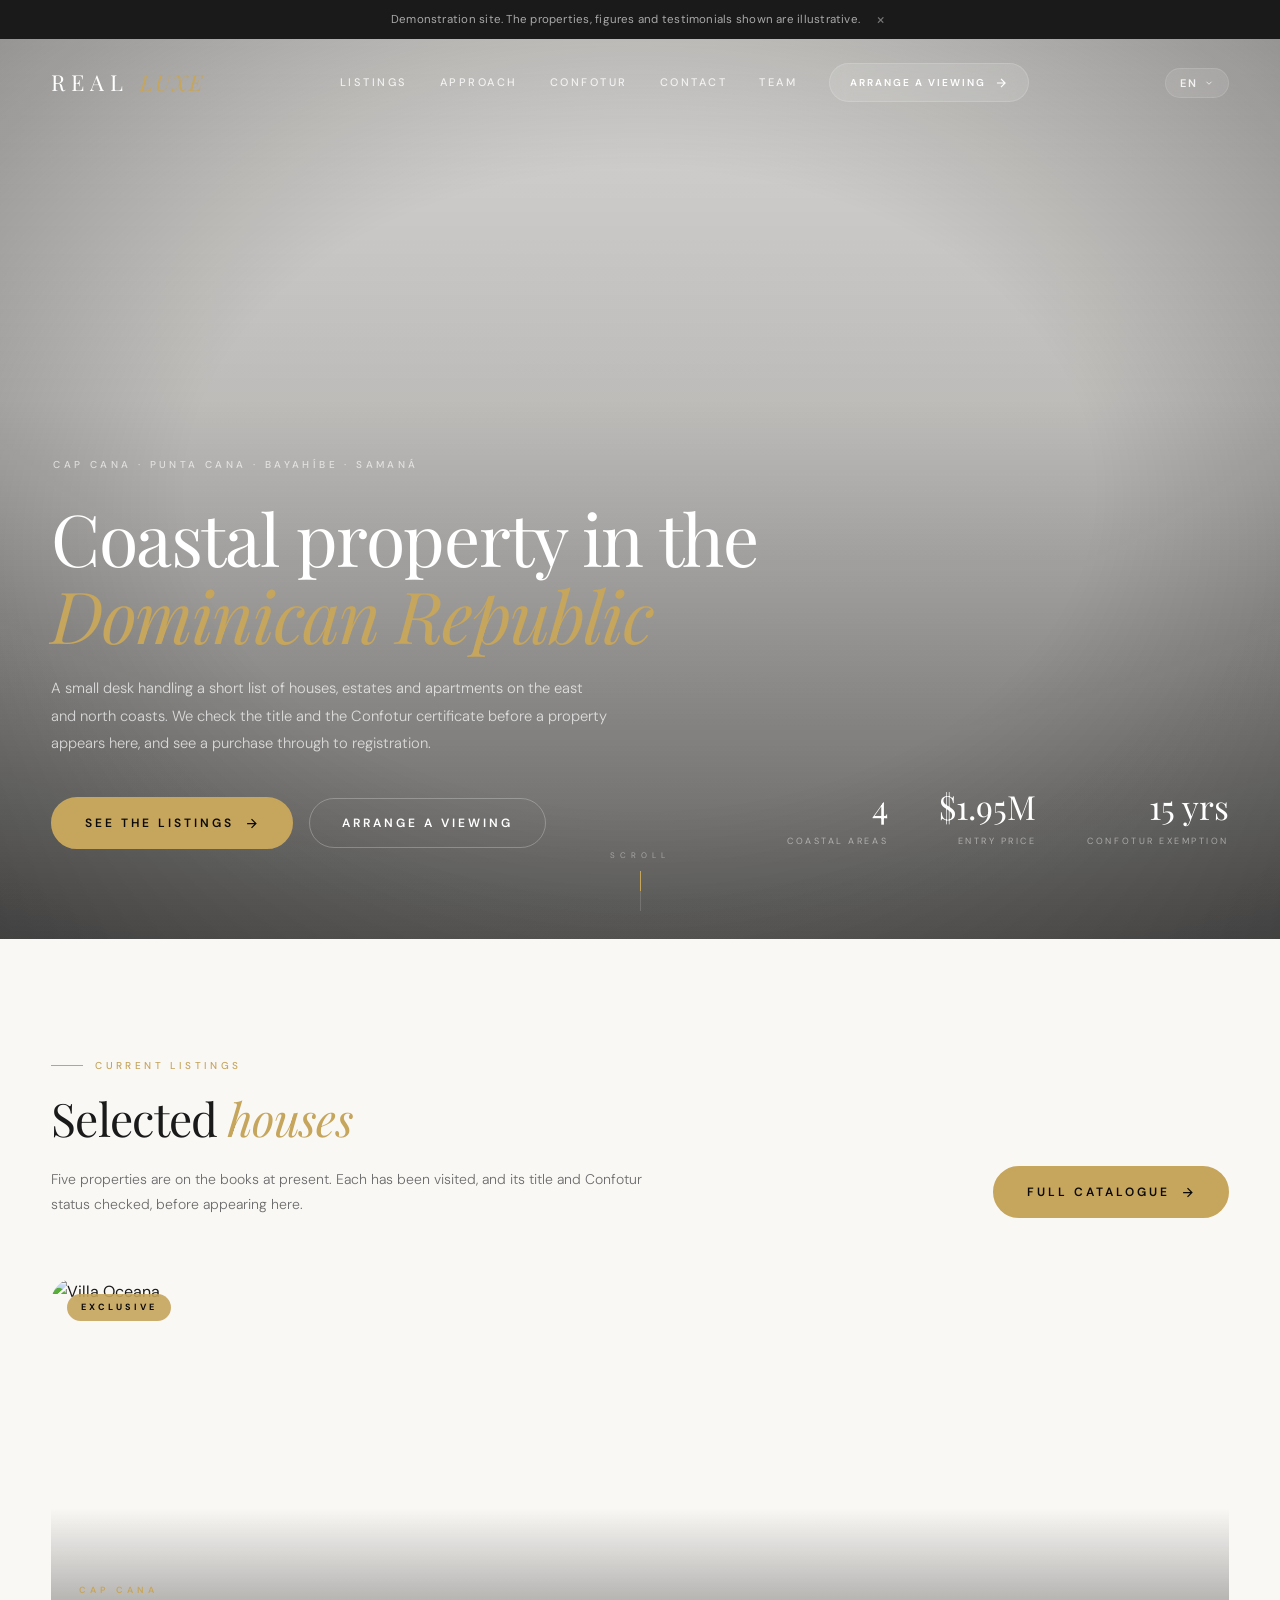
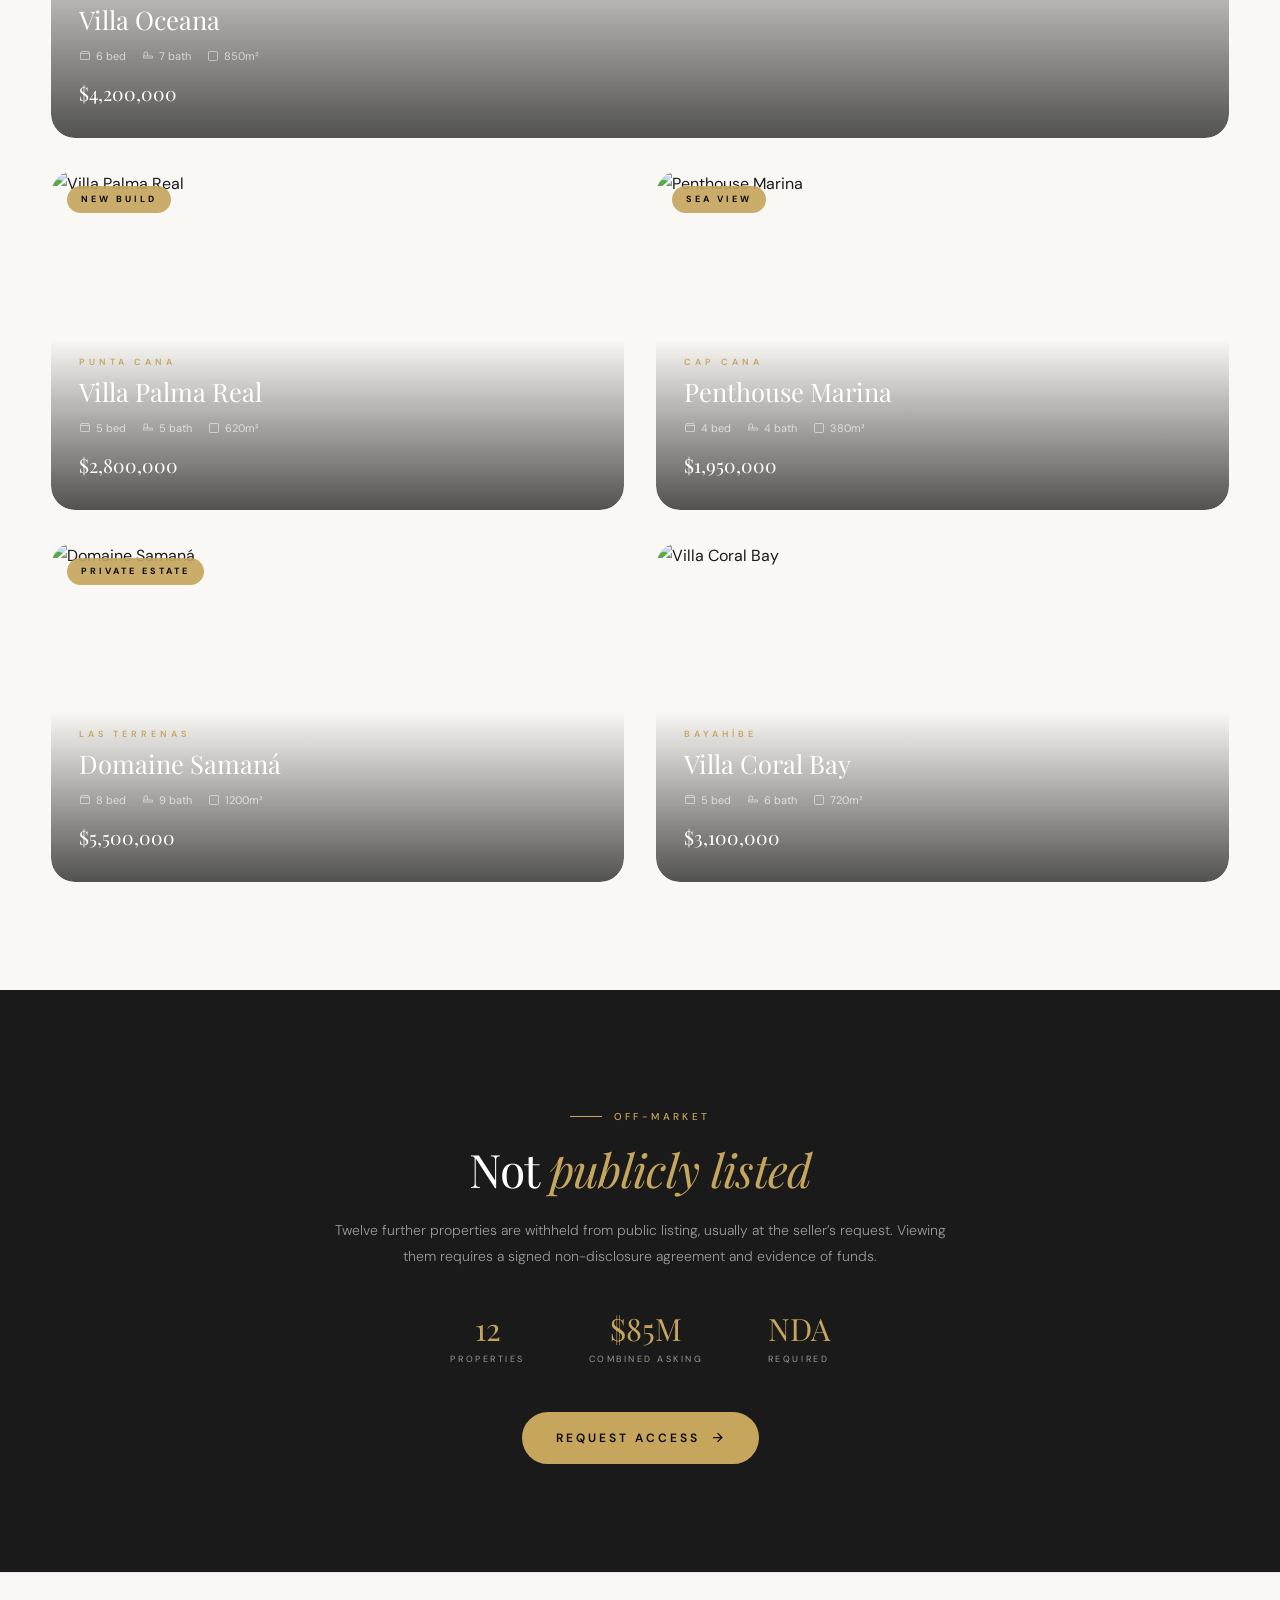
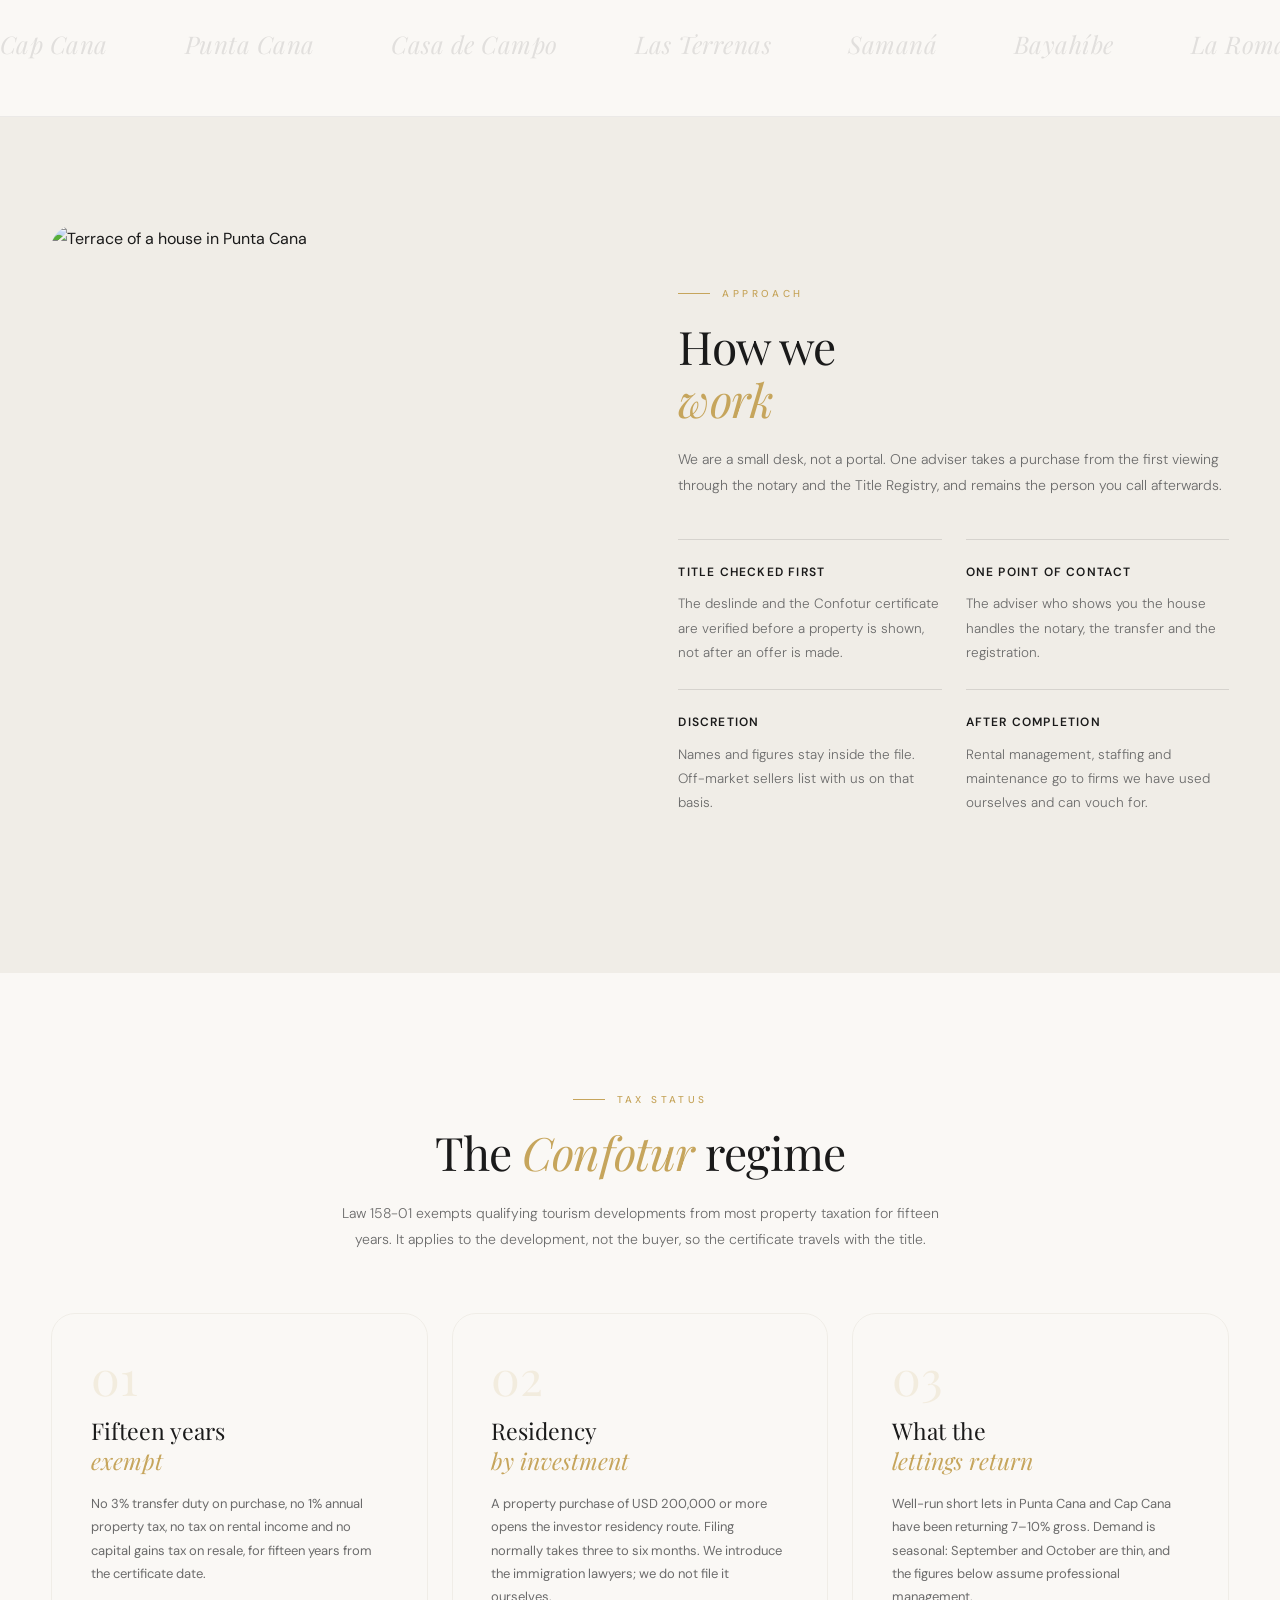
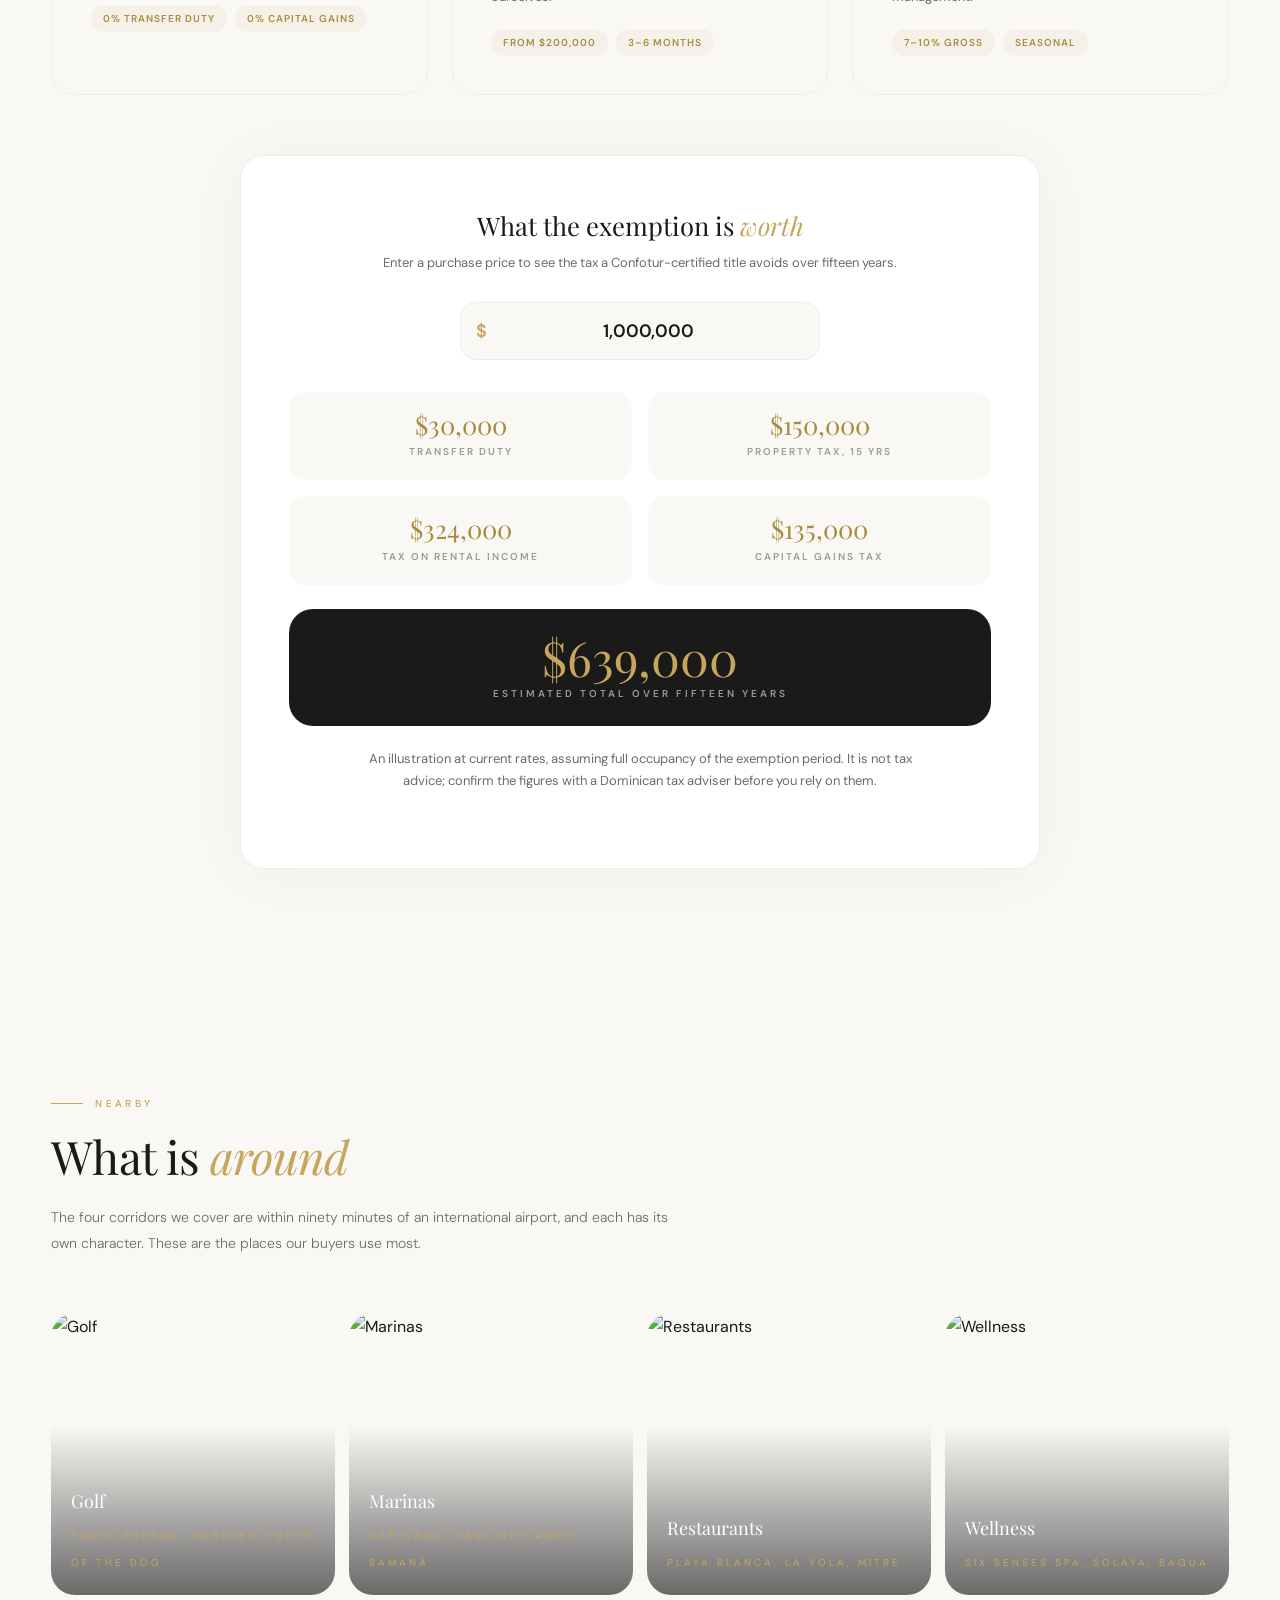
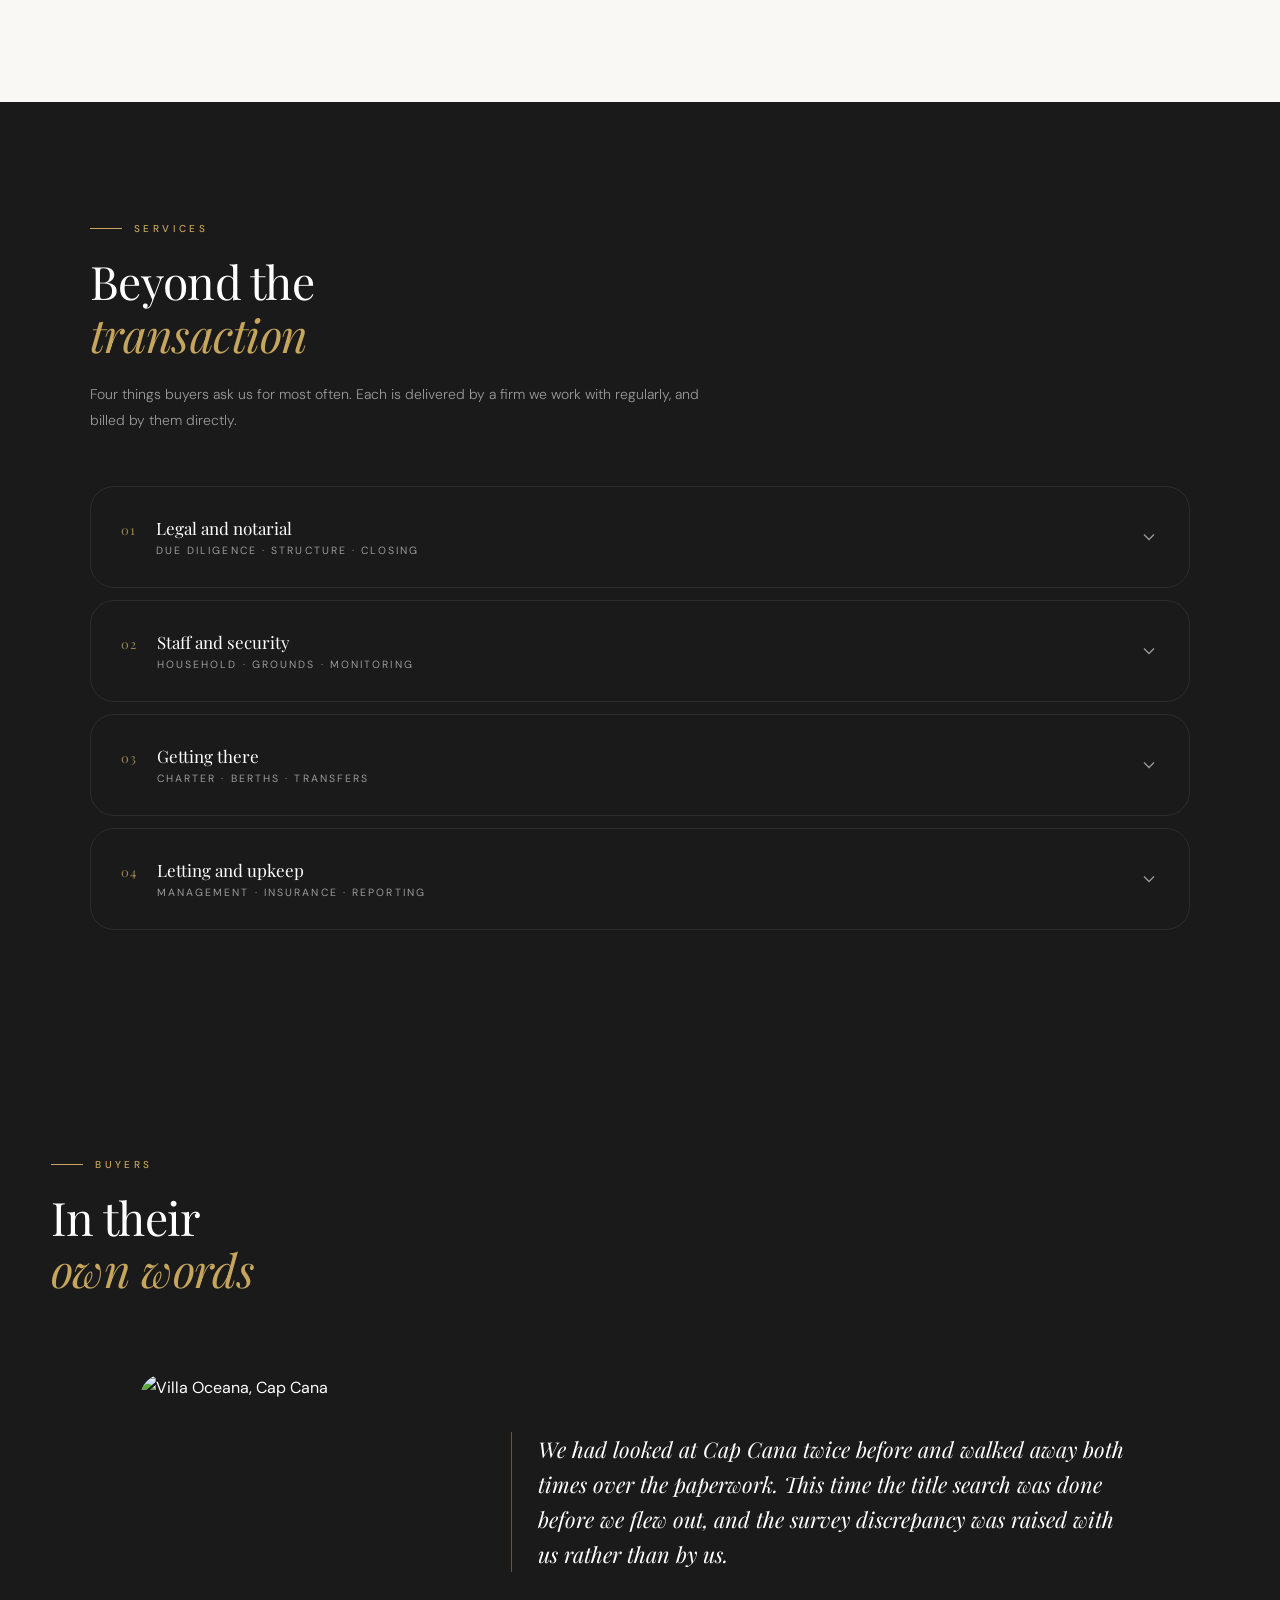
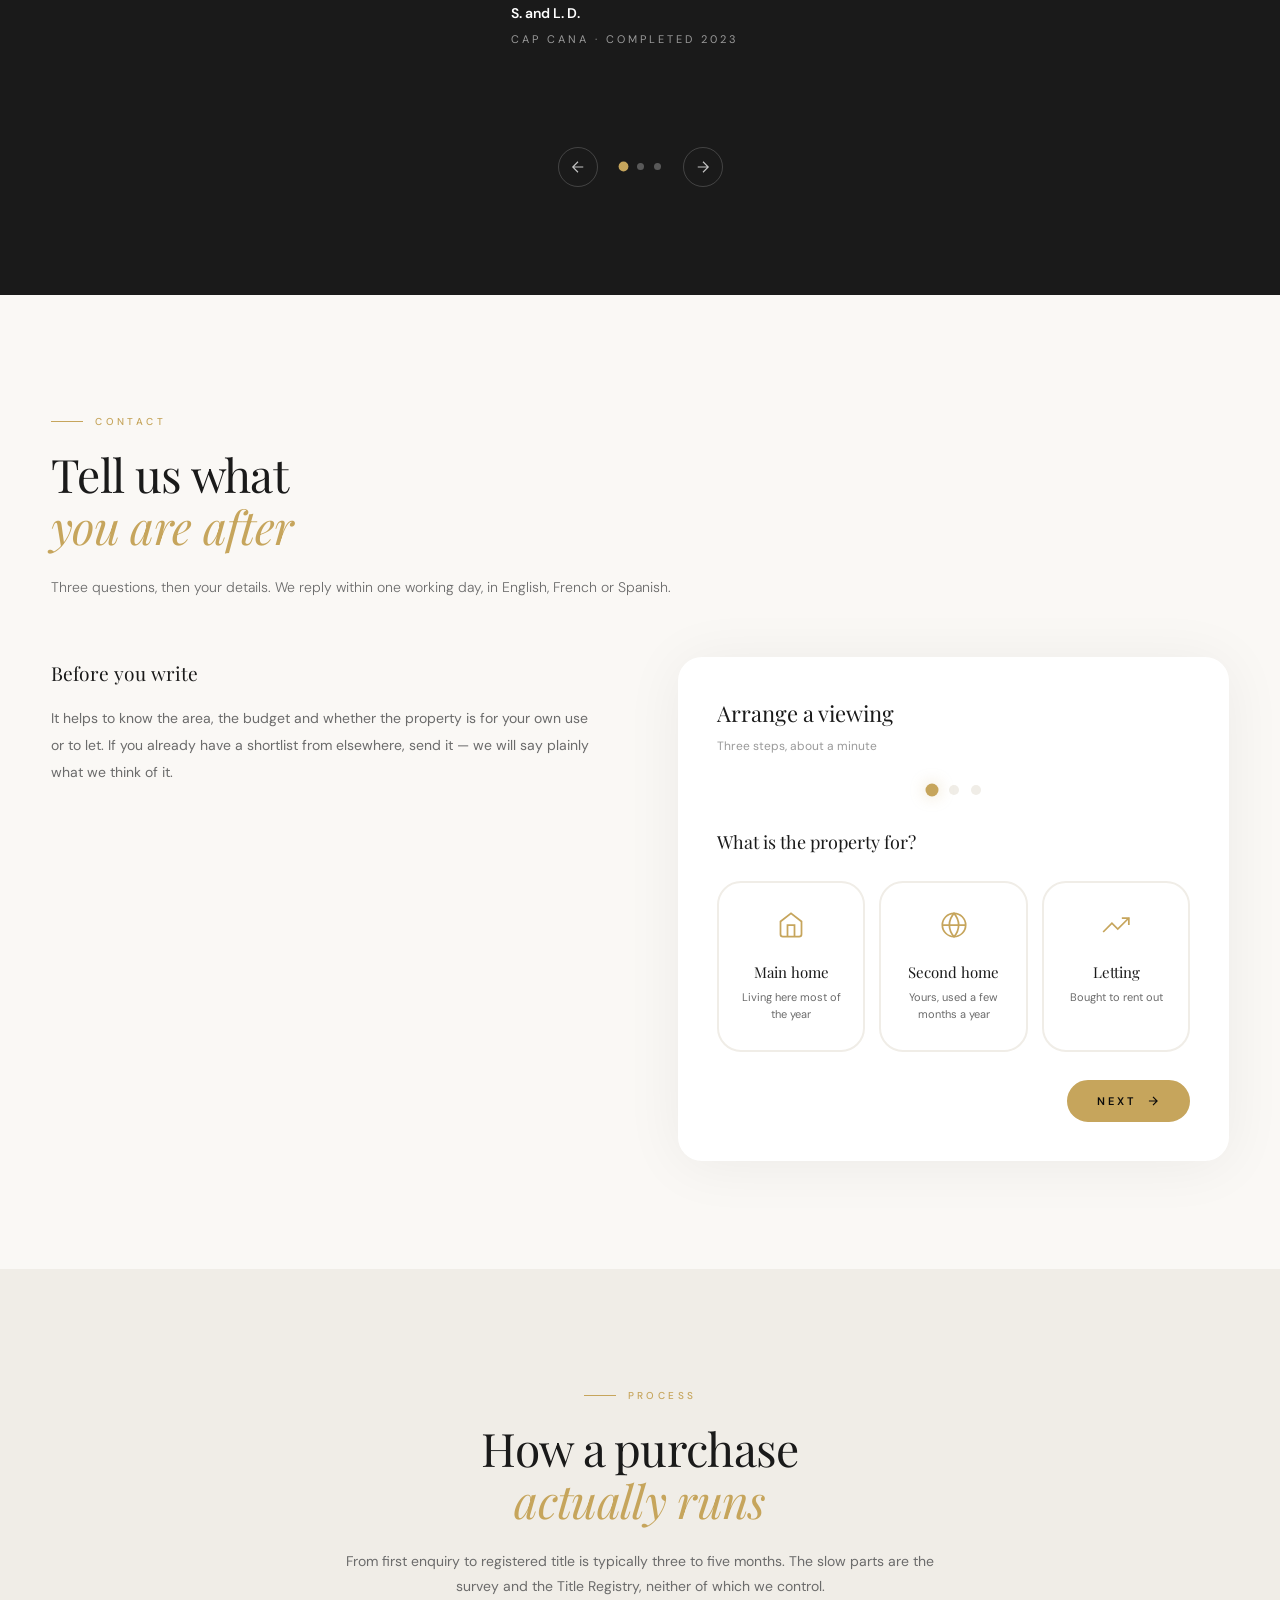
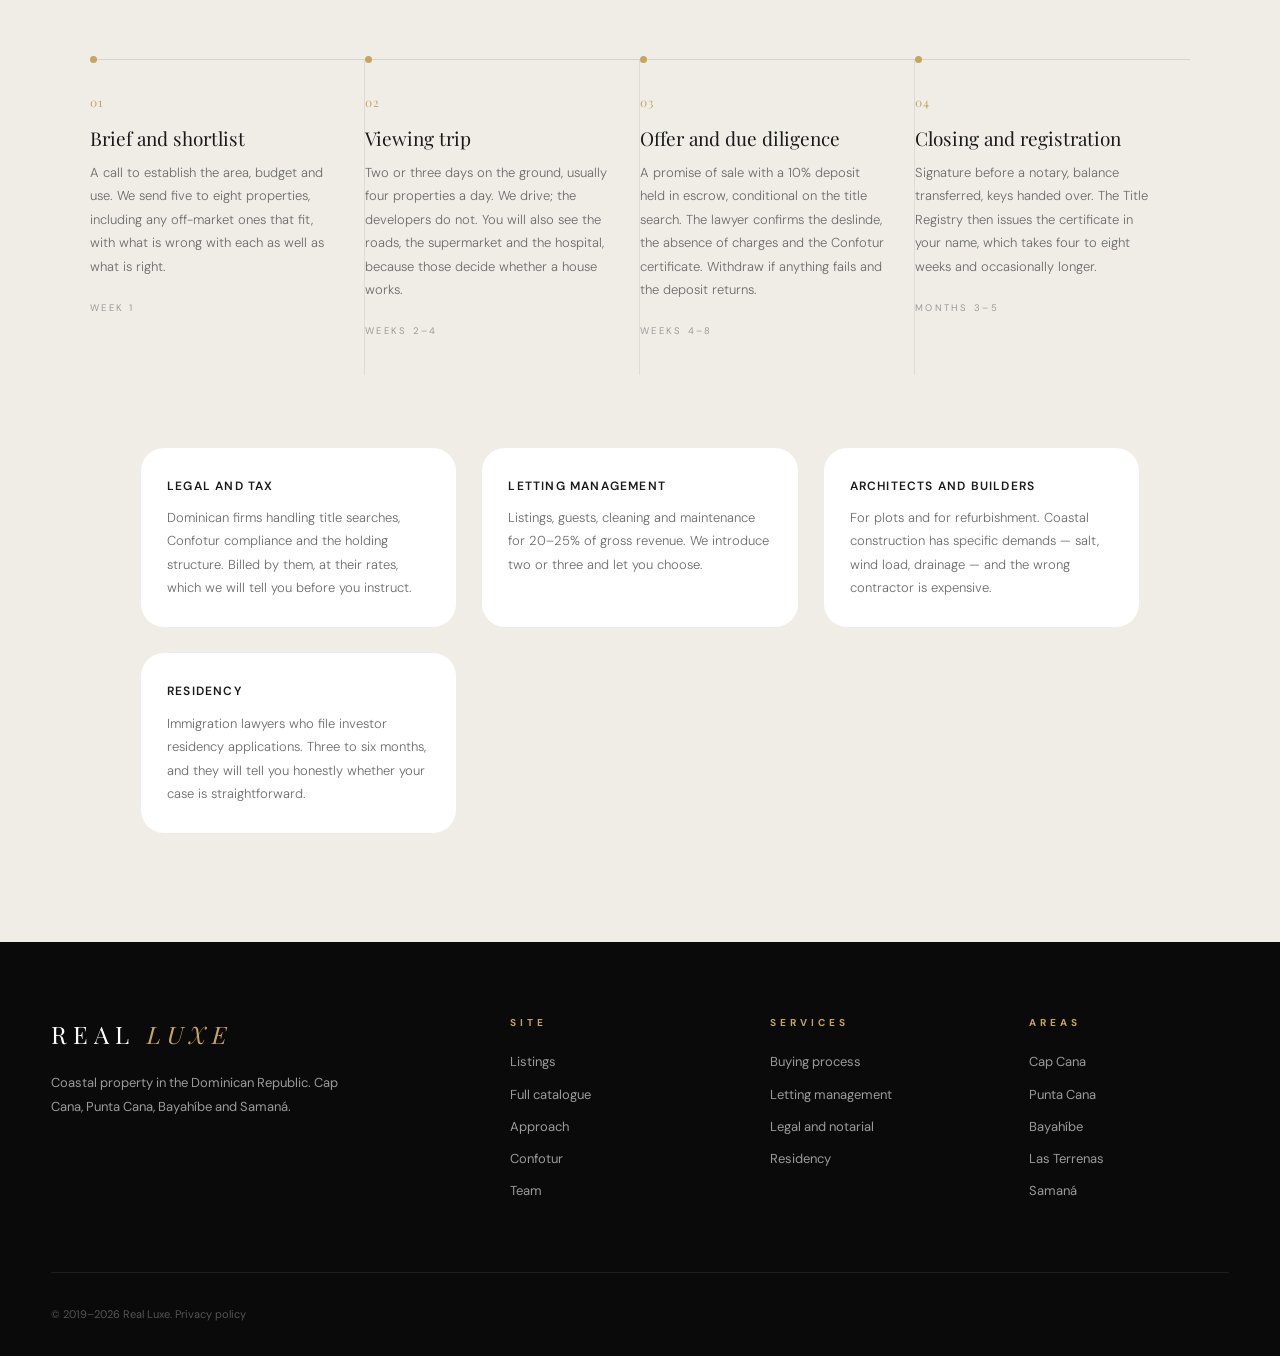
==== commit 2b4233bd: "Remove personal data, harden the site, rewrite the copy Prepares the site to be sold: nothing in the" ====
--- a/index.html
+++ b/index.html
@@ -3,88 +3,86 @@
 <head>
 <meta charset="UTF-8">
 <meta name="viewport" content="width=device-width,initial-scale=1,viewport-fit=cover">
-<meta name="description" content="Real Luxe — Ultra-luxury real estate in the Dominican Republic. Beachfront villas, private estates, ocean-view penthouses for UHNWI investors.">
+<meta name="description" content="Coastal property in the Dominican Republic. Houses, estates and apartments in Cap Cana, Punta Cana, Bayahibe and Samana, with Confotur status verified before listing.">
 <meta name="referrer" content="strict-origin-when-cross-origin">
-<title>Real Luxe — Ultra-Luxury Real Estate · Dominican Republic</title>
-
-<!-- Fonts (preconnect + swap) -->
+<meta name="theme-color" content="#1A1A1A">
+<title>Real Luxe — Coastal property in the Dominican Republic</title>
+<link rel="icon" type="image/svg+xml" href="favicon.svg">
+
+<meta property="og:type" content="website">
+<meta property="og:title" content="Real Luxe — Coastal property in the Dominican Republic">
+<meta property="og:description" content="A small desk handling houses, estates and apartments on the Dominican east and north coasts.">
+<meta property="og:image" content="https://images.unsplash.com/photo-1613490493576-7fde63acd811?w=1200&amp;q=80&amp;auto=format">
+<meta name="twitter:card" content="summary_large_image">
+
+<!-- Fonts -->
 <link rel="preconnect" href="https://fonts.googleapis.com">
 <link rel="preconnect" href="https://fonts.gstatic.com" crossorigin>
-<link href="https://fonts.googleapis.com/css2?family=Playfair+Display:ital,wght@0,400;0,700;0,900;1,400&family=DM+Sans:wght@300;400;500;600;700&display=swap" rel="stylesheet">
-
-<!-- Preconnect to image CDN -->
+<link href="https://fonts.googleapis.com/css2?family=Playfair+Display:ital,wght@0,400;0,500;0,600;1,400&family=DM+Sans:wght@300;400;500;600&display=swap" rel="stylesheet">
+
+<!-- Image CDN -->
 <link rel="preconnect" href="https://images.unsplash.com">
-<link rel="dns-prefetch" href="https://images.unsplash.com">
-
-<!-- Hero LCP image preload -->
-<link rel="preload" as="image" href="https://images.unsplash.com/photo-1613490493576-7fde63acd811?w=1920&q=85&auto=format" fetchpriority="high">
-
-<!-- GSAP (defer to avoid render-blocking) -->
+<link rel="preload" as="image" href="https://images.unsplash.com/photo-1613490493576-7fde63acd811?w=1920&amp;q=82&amp;auto=format" fetchpriority="high">
+
+<!--
+  Script order matters and is the same on every page:
+  config first, then content, then vendor libraries, then application code.
+  Everything is deferred, so execution order is the order below and no tag
+  blocks the first paint.
+-->
+<script src="config.js" defer></script>
+<script src="data.js" defer></script>
+
 <script src="https://cdnjs.cloudflare.com/ajax/libs/gsap/3.12.5/gsap.min.js" defer></script>
 <script src="https://cdnjs.cloudflare.com/ajax/libs/gsap/3.12.5/ScrollTrigger.min.js" defer></script>
 <script src="https://cdnjs.cloudflare.com/ajax/libs/gsap/3.12.5/ScrollToPlugin.min.js" defer></script>
-
-<!-- EmailJS (defer — not needed at first paint) -->
+<script src="https://cdn.jsdelivr.net/npm/@supabase/supabase-js@2" defer></script>
 <script src="https://cdn.jsdelivr.net/npm/@emailjs/browser@4/dist/email.min.js" defer></script>
 
-<!-- Leaflet Maps (lazy — only needed for property detail) -->
+<!-- Maps, only needed once a property detail is opened -->
 <link rel="stylesheet" href="https://unpkg.com/leaflet@1.9.4/dist/leaflet.css" media="print" onload="this.media='all'"/>
 <noscript><link rel="stylesheet" href="https://unpkg.com/leaflet@1.9.4/dist/leaflet.css"/></noscript>
 <script src="https://unpkg.com/leaflet@1.9.4/dist/leaflet.js" defer></script>
 
-<!-- JSON-LD -->
-<script type="application/ld+json">
-{"@context":"https://schema.org","@type":"RealEstateAgent","name":"Real Luxe","description":"Ultra-luxury real estate in the Dominican Republic. Beachfront villas, penthouses and private estates for discerning international investors.","url":"https://realluxeestates.com","areaServed":{"@type":"Place","name":"Dominican Republic"},"priceRange":"$$$$","telephone":"+61 436 007 811","email":"tony@realluxeestates.com"}
-</script>
-
-
-<!-- Google Analytics 4 -->
-<script async src="https://www.googletagmanager.com/gtag/js?id=G-P9GTXJK1G6"></script>
-<script>window.dataLayer=window.dataLayer||[];function gtag(){dataLayer.push(arguments)}gtag('js',new Date());gtag('config','G-P9GTXJK1G6');</script>
-
-<!-- Global Stylesheet -->
+<script src="supabase-client.js" defer></script>
+<script src="script.js" defer></script>
+
 <link rel="stylesheet" href="style.css">
-
 </head>
 <body data-page="index">
-<!-- Disclaimer Banner -->
-<div id="disclaimerBanner" style="background:#1A1A1A;color:rgba(255,255,255,0.7);text-align:center;padding:10px 20px;font-family:'DM Sans',sans-serif;font-size:12px;letter-spacing:0.5px;line-height:1.5;position:relative;z-index:10000;">
-  This website is a <strong style="color:#C6A55C;">showcase project</strong> and does not represent an active real estate agency. For inquiries, contact <a href="mailto:tony@realluxeestates.com" style="color:#C6A55C;text-decoration:underline;">tony@realluxeestates.com</a>
-  <button onclick="document.getElementById('disclaimerBanner').style.display='none'" style="background:none;border:none;color:rgba(255,255,255,0.4);font-size:16px;cursor:pointer;margin-left:12px;vertical-align:middle;">&times;</button>
+
+<!-- Demonstration notice. Populated from config.notice; removed when disabled. -->
+<div id="siteNotice" class="site-notice" hidden>
+  <span id="siteNoticeText"></span>
+  <button type="button" class="site-notice-close" aria-label="Dismiss notice">&times;</button>
 </div>
 
-<!-- PAGE TRANSITION OVERLAY -->
+<a href="#properties" class="skip-link">Skip to listings</a>
+
 <div class="page-transition" id="pageTransition"></div>
 
-<!-- PRELOADER -->
-<div id="preloader">
+<div id="preloader" aria-hidden="true">
   <div class="pre-logo">Real Luxe</div>
-  <div class="pre-bar"><div class="pre-fill"></div></div>
   <div class="pre-sub">Dominican Republic</div>
 </div>
 
-<!-- CUSTOM CURSOR -->
-<div class="cursor-dot" id="curDot"></div>
-<div class="cursor-ring" id="curRing"></div>
-
-<!-- HEADER -->
 <header id="mainHeader">
-  <a href="#" class="h-logo" onclick="scrollToSection('hero');return false">Real <span>Luxe</span></a>
-  <nav id="mainNav">
-    <a href="#properties" class="nav-link" data-i18n="nav_0" onclick="scrollToSection('properties');return false">Propriétés</a>
-    <a href="#about" class="nav-link" data-i18n="nav_1" onclick="scrollToSection('about');return false">À Propos</a>
-    <a href="#lifestyle" class="nav-link" data-i18n="nav_2" onclick="scrollToSection('lifestyle');return false">Lifestyle</a>
+  <a href="#hero" class="h-logo" onclick="scrollToSection('hero');return false">Real <span>Luxe</span></a>
+  <nav id="mainNav" aria-label="Primary">
+    <a href="#properties" class="nav-link" data-i18n="nav_0" onclick="scrollToSection('properties');return false">Listings</a>
+    <a href="#about" class="nav-link" data-i18n="nav_1" onclick="scrollToSection('about');return false">Approach</a>
+    <a href="#confotur" class="nav-link" data-i18n="nav_2" onclick="scrollToSection('confotur');return false">Confotur</a>
     <a href="#contact" class="nav-link" data-i18n="nav_3" onclick="scrollToSection('contact');return false">Contact</a>
     <a href="team.html" class="nav-link" data-i18n="nav_team">Team</a>
     <a href="#contact" class="nav-cta" onclick="scrollToSection('contact');return false">
-      <span data-i18n="nav_cta">Consultation Privée</span>
-      <svg width="14" height="14" viewBox="0 0 24 24" fill="none" stroke="currentColor" stroke-width="2"><path d="M5 12h14M12 5l7 7-7 7"/></svg>
+      <span data-i18n="nav_cta">Arrange a viewing</span>
+      <svg width="14" height="14" viewBox="0 0 24 24" fill="none" stroke="currentColor" stroke-width="2" aria-hidden="true"><path d="M5 12h14M12 5l7 7-7 7"/></svg>
     </a>
   </nav>
   <div class="lang-sel" id="langSel">
-    <button class="lang-btn" onclick="toggleLangMenu(event)">
+    <button class="lang-btn" onclick="toggleLangMenu(event)" aria-haspopup="true" aria-label="Change language">
       <span id="currentLangText">EN</span>
-      <svg width="10" height="10" viewBox="0 0 24 24" fill="none" stroke="currentColor" stroke-width="2"><polyline points="6 9 12 15 18 9"/></svg>
+      <svg width="10" height="10" viewBox="0 0 24 24" fill="none" stroke="currentColor" stroke-width="2" aria-hidden="true"><polyline points="6 9 12 15 18 9"/></svg>
     </button>
     <div class="lang-drop" id="langDrop">
       <button class="lang-opt active" onclick="setLang('en')">EN</button>
@@ -92,114 +90,93 @@
       <button class="lang-opt" onclick="setLang('es')">ES</button>
     </div>
   </div>
-  <button class="mob-toggle" id="mobToggle" onclick="toggleNav()"><span></span><span></span><span></span></button>
+  <button class="mob-toggle" id="mobToggle" onclick="toggleNav()" aria-label="Menu" aria-expanded="false"><span></span><span></span><span></span></button>
 </header>
 
-<!-- ════════════════ HERO ════════════════ -->
+<!-- Hero -->
 <section id="hero">
   <div class="hero-bg">
-    <img src="https://images.unsplash.com/photo-1613490493576-7fde63acd811?w=1920&q=85&auto=format" alt="Villa ultra-luxe Caraïbes" id="heroBgImg" fetchpriority="high" decoding="async">
+    <img src="https://images.unsplash.com/photo-1613490493576-7fde63acd811?w=1920&amp;q=82&amp;auto=format" alt="" id="heroBgImg" fetchpriority="high" decoding="async">
   </div>
   <div class="hero-overlay"></div>
   <div class="hero-vignette"></div>
 
-  <div class="hero-badge">
-    <svg width="14" height="14" viewBox="0 0 24 24" fill="none" stroke="currentColor" stroke-width="2"><polygon points="12 2 15.09 8.26 22 9.27 17 14.14 18.18 21.02 12 17.77 5.82 21.02 7 14.14 2 9.27 8.91 8.26 12 2"/></svg>
-    <span data-i18n="hero_badge">Immobilier d'Exception · Caraïbes</span>
-  </div>
+  <p class="hero-badge" data-i18n="hero_badge">Cap Cana &middot; Punta Cana &middot; Bayah&iacute;be &middot; Saman&aacute;</p>
 
   <h1 class="hero-title" data-i18n="hero_title">
-    Vivez l'Exception<br><em>Sans Compromis</em>
+    Coastal property in the<br><em>Dominican Republic</em>
   </h1>
 
   <p class="hero-sub" data-i18n="hero_sub">
-    Des propriétés d'exception en République Dominicaine, sélectionnées pour une élite exigeante. Villas pieds dans l'eau, domaines privés, penthouses avec vue océan.
+    A small desk handling a short list of houses, estates and apartments on the east and north coasts. We check the title and the Confotur certificate before a property appears here, and see a purchase through to registration.
   </p>
 
   <div class="hero-actions">
     <button class="btn-primary" onclick="scrollToSection('properties')">
-      <span data-i18n="hero_btn1">Découvrir les Propriétés</span>
-      <svg width="15" height="15" viewBox="0 0 24 24" fill="none" stroke="currentColor" stroke-width="2"><path d="M5 12h14M12 5l7 7-7 7"/></svg>
+      <span data-i18n="hero_btn1">See the listings</span>
+      <svg width="15" height="15" viewBox="0 0 24 24" fill="none" stroke="currentColor" stroke-width="2" aria-hidden="true"><path d="M5 12h14M12 5l7 7-7 7"/></svg>
     </button>
     <button class="btn-ghost" onclick="scrollToSection('contact')" data-i18n="hero_btn2">
-      Consultation Privée →
+      Arrange a viewing
     </button>
   </div>
 
   <div class="hero-stats">
-    <div class="h-stat"><div class="h-stat-n">$2.5M</div><div class="h-stat-l" data-i18n="stat_0">Prix moyen</div></div>
-    <div class="h-stat"><div class="h-stat-n">47</div><div class="h-stat-l" data-i18n="stat_1">Propriétés exclusives</div></div>
-    <div class="h-stat"><div class="h-stat-n">98%</div><div class="h-stat-l" data-i18n="stat_2">Satisfaction client</div></div>
-  </div>
-
-  <div class="hero-scroll">
+    <div class="h-stat"><div class="h-stat-n">4</div><div class="h-stat-l" data-i18n="stat_0">Coastal areas</div></div>
+    <div class="h-stat"><div class="h-stat-n">$1.95M</div><div class="h-stat-l" data-i18n="stat_1">Entry price</div></div>
+    <div class="h-stat"><div class="h-stat-n">15 yrs</div><div class="h-stat-l" data-i18n="stat_2">Confotur exemption</div></div>
+  </div>
+
+  <div class="hero-scroll" aria-hidden="true">
     <span>Scroll</span>
     <div class="scroll-line"></div>
   </div>
 </section>
 
-<!-- ════════════════ PROPERTIES ════════════════ -->
+<!-- Listings -->
 <section class="section" id="properties">
   <div class="props-header">
     <div>
-      <div class="sec-label" data-i18n="props_label">Collection Exclusive</div>
-      <h2 class="sec-title" data-i18n="props_title">Propriétés <em>d'Exception</em></h2>
-      <p class="sec-sub" data-i18n="props_sub">Chaque résidence est sélectionnée avec une rigueur absolue. Seul le meilleur accède à notre portfolio.</p>
+      <p class="sec-label" data-i18n="props_label">Current listings</p>
+      <h2 class="sec-title" data-i18n="props_title">Selected <em>houses</em></h2>
+      <p class="sec-sub" data-i18n="props_sub">Five properties are on the books at present. Each has been visited, and its title and Confotur status checked, before appearing here.</p>
     </div>
     <button class="btn-primary" onclick="navigateWithTransition('catalogue.html')">
-      <span data-i18n="props_btn">View Full Catalogue</span>
-      <svg width="15" height="15" viewBox="0 0 24 24" fill="none" stroke="currentColor" stroke-width="2"><path d="M5 12h14M12 5l7 7-7 7"/></svg>
+      <span data-i18n="props_btn">Full catalogue</span>
+      <svg width="15" height="15" viewBox="0 0 24 24" fill="none" stroke="currentColor" stroke-width="2" aria-hidden="true"><path d="M5 12h14M12 5l7 7-7 7"/></svg>
     </button>
   </div>
 
   <div class="props-grid" id="propsGrid"></div>
 </section>
 
-<!-- ════════════════ PRIVATE VAULT ════════════════ -->
-<section class="section section-dark" id="vault" style="position:relative;overflow:hidden;">
-  <div style="position:absolute;inset:0;z-index:0;">
-    <img src="https://images.unsplash.com/photo-1613490493576-7fde63acd811?w=1200&q=60&auto=format" alt="" loading="lazy" decoding="async" style="width:100%;height:100%;object-fit:cover;filter:blur(20px) brightness(0.3);transform:scale(1.1);">
-  </div>
-  <div style="position:absolute;inset:0;z-index:1;background:repeating-conic-gradient(rgba(255,255,255,.02) 0% 25%,transparent 0% 50%) 0 0/3px 3px;"></div>
-
-  <div style="position:relative;z-index:2;max-width:680px;margin:0 auto;text-align:center;">
-    <div style="margin-bottom:32px;">
-      <svg width="56" height="56" viewBox="0 0 24 24" fill="none" stroke="var(--gold)" stroke-width="1" style="opacity:0.8;">
-        <rect x="3" y="11" width="18" height="11" rx="2" ry="2"/>
-        <path d="M7 11V7a5 5 0 0 1 10 0v4"/>
-      </svg>
-    </div>
-
-    <div class="sec-label" data-i18n="vault_label" style="justify-content:center;color:var(--gold);">Accès Restreint</div>
-    <h2 class="sec-title" data-i18n="vault_title" style="color:var(--white);margin-bottom:24px;">Collection Privée<br><em>Off-Market</em></h2>
-    <p data-i18n="vault_sub" style="font-size:15px;color:var(--mist);line-height:1.9;max-width:520px;margin:0 auto 40px;font-weight:300;">
-      12 propriétés confidentielles réservées à notre cercle d'investisseurs qualifiés.
-      Ces biens ne sont pas listés publiquement et nécessitent une accréditation préalable.
+<!-- Off-market -->
+<section class="section section-dark" id="vault">
+  <div class="vault-bg" aria-hidden="true">
+    <img src="https://images.unsplash.com/photo-1613490493576-7fde63acd811?w=1200&amp;q=60&amp;auto=format" alt="" loading="lazy" decoding="async">
+  </div>
+
+  <div class="vault-inner">
+    <p class="sec-label" data-i18n="vault_label">Off-market</p>
+    <h2 class="sec-title" data-i18n="vault_title">Not <em>publicly listed</em></h2>
+    <p class="sec-sub" data-i18n="vault_sub">
+      Twelve further properties are withheld from public listing, usually at the seller&rsquo;s request. Viewing them requires a signed non-disclosure agreement and evidence of funds.
     </p>
 
-    <div style="display:flex;justify-content:center;gap:48px;margin-bottom:40px;flex-wrap:wrap;">
-      <div style="text-align:center;">
-        <div style="font-family:var(--font-display);font-size:32px;color:var(--gold);line-height:1;">12</div>
-        <div style="font-size:9px;letter-spacing:4px;text-transform:uppercase;color:var(--mist);margin-top:6px;" data-i18n="vault_stat_0">Properties</div>
-      </div>
-      <div style="text-align:center;">
-        <div style="font-family:var(--font-display);font-size:32px;color:var(--gold);line-height:1;">$85M+</div>
-        <div style="font-size:9px;letter-spacing:4px;text-transform:uppercase;color:var(--mist);margin-top:6px;" data-i18n="vault_stat_1">Total Value</div>
-      </div>
-      <div style="text-align:center;">
-        <div style="font-family:var(--font-display);font-size:32px;color:var(--gold);line-height:1;">NDA</div>
-        <div style="font-size:9px;letter-spacing:4px;text-transform:uppercase;color:var(--mist);margin-top:6px;" data-i18n="vault_stat_2">Required</div>
-      </div>
-    </div>
-
-    <button class="btn-primary" onclick="openVaultForm()" style="margin:0 auto;">
-      <svg width="16" height="16" viewBox="0 0 24 24" fill="none" stroke="currentColor" stroke-width="2"><rect x="3" y="11" width="18" height="11" rx="2"/><path d="M7 11V7a5 5 0 0 1 10 0v4"/></svg>
-      <span data-i18n="vault_btn">Request Confidential Access</span>
-    </button>
-  </div>
-</section>
-
-<!-- ════════════════ VAULT ACCESS FORM MODAL ════════════════ -->
+    <div class="vault-figures">
+      <div><span class="vault-figure">12</span><span class="vault-figure-l" data-i18n="vault_stat_0">Properties</span></div>
+      <div><span class="vault-figure">$85M</span><span class="vault-figure-l" data-i18n="vault_stat_1">Combined asking</span></div>
+      <div><span class="vault-figure">NDA</span><span class="vault-figure-l" data-i18n="vault_stat_2">Required</span></div>
+    </div>
+
+    <button class="btn-primary" onclick="openVaultForm()">
+      <span data-i18n="vault_btn">Request access</span>
+      <svg width="15" height="15" viewBox="0 0 24 24" fill="none" stroke="currentColor" stroke-width="2" aria-hidden="true"><path d="M5 12h14M12 5l7 7-7 7"/></svg>
+    </button>
+  </div>
+</section>
+
+<!--  VAULT ACCESS FORM MODAL  -->
 <div class="vault-modal-overlay" id="vaultModal">
   <div class="vault-modal">
     <button class="vault-modal-close" onclick="closeVaultForm()">
@@ -209,23 +186,23 @@
       <div class="vault-modal-icon">
         <svg width="24" height="24" viewBox="0 0 24 24" fill="none" stroke="currentColor" stroke-width="1.5"><rect x="3" y="11" width="18" height="11" rx="2"/><path d="M7 11V7a5 5 0 0 1 10 0v4"/></svg>
       </div>
-      <h3 data-i18n="vault_form_title">Enter the Circle</h3>
-      <p class="vm-sub" data-i18n="vault_form_sub">Complete this accreditation form to access our off-market collection. Your information remains strictly confidential.</p>
+      <h3 data-i18n="vault_form_title">Request access</h3>
+      <p class="vm-sub" data-i18n="vault_form_sub">We reply with the non-disclosure agreement and the current off-market list. Nothing is shared with the sellers until you ask us to.</p>
       <form id="vaultAccessForm" onsubmit="submitVaultForm(event)">
         <div class="vm-field">
           <label data-i18n="vault_f_name">Full Name</label>
-          <input type="text" id="vaultName" required placeholder="John Doe">
+          <input type="text" id="vaultName" required autocomplete="name" placeholder="">
         </div>
         <div class="vm-field">
           <label data-i18n="vault_f_email">Email Address</label>
-          <input type="email" id="vaultEmail" required placeholder="john@example.com">
+          <input type="email" id="vaultEmail" required autocomplete="email" placeholder="">
         </div>
         <div class="vm-field">
           <label data-i18n="vault_f_phone">Phone Number</label>
-          <input type="tel" id="vaultPhone" required placeholder="+1 (809) 555-0000">
+          <input type="tel" id="vaultPhone" required autocomplete="tel" placeholder="">
         </div>
         <div class="vm-field">
-          <label data-i18n="vault_f_budget">Investment Range</label>
+          <label data-i18n="vault_f_budget">Budget</label>
           <select id="vaultBudget" required>
             <option value="" disabled selected data-i18n="vault_f_budget_ph">Select a range</option>
             <option value="1-3M">$1M – $3M</option>
@@ -235,312 +212,293 @@
           </select>
         </div>
         <div class="vm-field">
-          <label data-i18n="vault_f_msg">Message (optional)</label>
-          <textarea id="vaultMsg" rows="3" placeholder="Tell us about your investment goals..."></textarea>
+          <label data-i18n="vault_f_msg">Anything we should know (optional)</label>
+          <textarea id="vaultMsg" rows="3" placeholder=""></textarea>
         </div>
         <button type="submit" class="vm-submit" id="vaultSubmitBtn">
           <svg width="16" height="16" viewBox="0 0 24 24" fill="none" stroke="currentColor" stroke-width="2"><rect x="3" y="11" width="18" height="11" rx="2"/><path d="M7 11V7a5 5 0 0 1 10 0v4"/></svg>
-          <span data-i18n="vault_f_submit">Request Access</span>
+          <span data-i18n="vault_f_submit">Send request</span>
         </button>
       </form>
     </div>
   </div>
 </div>
 
-<!-- ════════════════ MARQUEE ════════════════ -->
-<div class="marquee">
+<!-- Place names -->
+<div class="marquee" aria-hidden="true">
   <div class="marquee-track" id="marqueeTrack"></div>
 </div>
 
-<!-- ════════════════ ABOUT ════════════════ -->
+<!-- Approach -->
 <section class="section section-cream" id="about">
   <div class="about-grid">
     <div class="about-img-wrap">
-      <img src="https://images.unsplash.com/photo-1600596542815-ffad4c1539a9?w=900&q=80&auto=format" alt="Propriété de luxe" loading="lazy" decoding="async">
-      <div class="about-accent"></div>
+      <img src="https://images.unsplash.com/photo-1600596542815-ffad4c1539a9?w=1100&amp;q=80&amp;auto=format" alt="Terrace of a house in Punta Cana" loading="lazy" decoding="async">
     </div>
     <div class="about-content">
-      <div class="sec-label" data-i18n="about_label">Notre Approche</div>
-      <h2 class="sec-title" data-i18n="about_title">L'Art du<br><em>Sur-Mesure</em></h2>
-      <p class="sec-sub" data-i18n="about_sub">Depuis plus de 15 ans, nous accompagnons une clientèle internationale dans l'acquisition de biens d'exception en République Dominicaine. Chaque transaction est une œuvre d'art.</p>
+      <p class="sec-label" data-i18n="about_label">Approach</p>
+      <h2 class="sec-title" data-i18n="about_title">How we<br><em>work</em></h2>
+      <p class="sec-sub" data-i18n="about_sub">We are a small desk, not a portal. One adviser takes a purchase from the first viewing through the notary and the Title Registry, and remains the person you call afterwards.</p>
       <div class="about-features">
         <div class="about-feat">
-          <div class="about-feat-icon"><svg width="20" height="20" viewBox="0 0 24 24" fill="none" stroke="currentColor" stroke-width="1.5"><path d="M12 22s8-4 8-10V5l-8-3-8 3v7c0 6 8 10 8 10z"/></svg></div>
-          <h4 data-i18n="af_0_title">Total Confidentiality</h4>
-          <p data-i18n="af_0_desc">Every file is handled with the strictest discretion.</p>
+          <h4 data-i18n="af_0_title">Title checked first</h4>
+          <p data-i18n="af_0_desc">The deslinde and the Confotur certificate are verified before a property is shown, not after an offer is made.</p>
         </div>
         <div class="about-feat">
-          <div class="about-feat-icon"><svg width="20" height="20" viewBox="0 0 24 24" fill="none" stroke="currentColor" stroke-width="1.5"><circle cx="12" cy="12" r="10"/><path d="M2 12h20M12 2a15.3 15.3 0 0 1 4 10 15.3 15.3 0 0 1-4 10 15.3 15.3 0 0 1-4-10 15.3 15.3 0 0 1 4-10z"/></svg></div>
-          <h4 data-i18n="af_1_title">International Network</h4>
-          <p data-i18n="af_1_desc">Access to off-market properties reserved for our circle.</p>
+          <h4 data-i18n="af_1_title">One point of contact</h4>
+          <p data-i18n="af_1_desc">The adviser who shows you the house handles the notary, the transfer and the registration.</p>
         </div>
         <div class="about-feat">
-          <div class="about-feat-icon"><svg width="20" height="20" viewBox="0 0 24 24" fill="none" stroke="currentColor" stroke-width="1.5"><path d="M20.84 4.61a5.5 5.5 0 0 0-7.78 0L12 5.67l-1.06-1.06a5.5 5.5 0 0 0-7.78 7.78l1.06 1.06L12 21.23l7.78-7.78 1.06-1.06a5.5 5.5 0 0 0 0-7.78z"/></svg></div>
-          <h4 data-i18n="af_2_title">Dedicated Concierge</h4>
-          <p data-i18n="af_2_desc">A single point of contact from A to Z for your acquisition.</p>
+          <h4 data-i18n="af_2_title">Discretion</h4>
+          <p data-i18n="af_2_desc">Names and figures stay inside the file. Off-market sellers list with us on that basis.</p>
         </div>
         <div class="about-feat">
-          <div class="about-feat-icon"><svg width="20" height="20" viewBox="0 0 24 24" fill="none" stroke="currentColor" stroke-width="1.5"><rect x="2" y="3" width="20" height="14" rx="2" ry="2"/><line x1="8" y1="21" x2="16" y2="21"/><line x1="12" y1="17" x2="12" y2="21"/></svg></div>
-          <h4 data-i18n="af_3_title">Virtual Tour</h4>
-          <p data-i18n="af_3_desc">Explore each property in 3D immersion from home.</p>
-        </div>
-      </div>
-    </div>
-  </div>
-</section>
-
-<!-- ════════════════ LOI CONFOTUR ════════════════ -->
+          <h4 data-i18n="af_3_title">After completion</h4>
+          <p data-i18n="af_3_desc">Rental management, staffing and maintenance go to firms we have used ourselves and can vouch for.</p>
+        </div>
+      </div>
+    </div>
+  </div>
+</section>
+
+<!-- Confotur -->
 <section class="section" id="confotur">
-  <div style="text-align:center;max-width:700px;margin:0 auto;">
-    <div class="sec-label" data-i18n="confotur_label" style="justify-content:center;">Avantages Fiscaux</div>
-    <h2 class="sec-title" data-i18n="confotur_title" style="text-align:center;">Loi <em>Confotur</em></h2>
-    <p class="sec-sub" data-i18n="confotur_sub" style="text-align:center;margin:0 auto 60px;">La République Dominicaine offre un cadre fiscal exceptionnel pour les investisseurs immobiliers internationaux.</p>
+  <div class="sec-head-center">
+    <p class="sec-label" data-i18n="confotur_label">Tax status</p>
+    <h2 class="sec-title" data-i18n="confotur_title">The <em>Confotur</em> regime</h2>
+    <p class="sec-sub" data-i18n="confotur_sub">Law 158-01 exempts qualifying tourism developments from most property taxation for fifteen years. It applies to the development, not the buyer, so the certificate travels with the title.</p>
   </div>
 
   <div class="confotur-grid">
     <div class="confotur-card">
       <div class="confotur-number">01</div>
-      <h3 class="confotur-title" data-i18n="cc_0_title">Tax Exemption<br><em>15 Years</em></h3>
-      <p class="confotur-desc" data-i18n="cc_0_desc">Zero income tax, capital gains or property transfer taxes for 15 years under Confotur Law 158-01.</p>
+      <h3 class="confotur-title" data-i18n="cc_0_title">Fifteen years<br><em>exempt</em></h3>
+      <p class="confotur-desc" data-i18n="cc_0_desc">No 3% transfer duty on purchase, no 1% annual property tax, no tax on rental income and no capital gains tax on resale, for fifteen years from the certificate date.</p>
       <div class="confotur-tags">
-        <span class="confotur-tag" data-i18n="cc_0_tag0">0% Income Tax</span>
-        <span class="confotur-tag" data-i18n="cc_0_tag1">0% Capital Gains</span>
+        <span class="confotur-tag" data-i18n="cc_0_tag0">0% transfer duty</span>
+        <span class="confotur-tag" data-i18n="cc_0_tag1">0% capital gains</span>
       </div>
     </div>
 
     <div class="confotur-card">
       <div class="confotur-number">02</div>
-      <h3 class="confotur-title" data-i18n="cc_1_title">Golden Visa<br><em>& Residency</em></h3>
-      <p class="confotur-desc" data-i18n="cc_1_desc">Obtain Dominican residency through investment starting at $200,000. Fast-track process for our clients.</p>
+      <h3 class="confotur-title" data-i18n="cc_1_title">Residency<br><em>by investment</em></h3>
+      <p class="confotur-desc" data-i18n="cc_1_desc">A property purchase of USD 200,000 or more opens the investor residency route. Filing normally takes three to six months. We introduce the immigration lawyers; we do not file it ourselves.</p>
       <div class="confotur-tags">
-        <span class="confotur-tag" data-i18n="cc_1_tag0">Residency in 90 Days</span>
-        <span class="confotur-tag" data-i18n="cc_1_tag1">Investment $200K+</span>
+        <span class="confotur-tag" data-i18n="cc_1_tag0">From $200,000</span>
+        <span class="confotur-tag" data-i18n="cc_1_tag1">3&ndash;6 months</span>
       </div>
     </div>
 
     <div class="confotur-card">
       <div class="confotur-number">03</div>
-      <h3 class="confotur-title" data-i18n="cc_2_title">Rental Yield<br><em>&gt; 8% Net</em></h3>
-      <p class="confotur-desc" data-i18n="cc_2_desc">The Dominican tourist rental market offers among the highest yields in the Caribbean with occupancy rates above 75%.</p>
+      <h3 class="confotur-title" data-i18n="cc_2_title">What the<br><em>lettings return</em></h3>
+      <p class="confotur-desc" data-i18n="cc_2_desc">Well-run short lets in Punta Cana and Cap Cana have been returning 7&ndash;10% gross. Demand is seasonal: September and October are thin, and the figures below assume professional management.</p>
       <div class="confotur-tags">
-        <span class="confotur-tag" data-i18n="cc_2_tag0">8-12% Net</span>
-        <span class="confotur-tag" data-i18n="cc_2_tag1">Occupancy 75%+</span>
-      </div>
-    </div>
-  </div>
-
-  <!-- Confotur Calculator -->
+        <span class="confotur-tag" data-i18n="cc_2_tag0">7&ndash;10% gross</span>
+        <span class="confotur-tag" data-i18n="cc_2_tag1">Seasonal</span>
+      </div>
+    </div>
+  </div>
+
+  <!-- What the exemption is worth -->
   <div class="calc-module">
-    <h3 data-i18n="calc_title">Calculateur <em>Confotur</em></h3>
-    <p data-i18n="calc_sub_text">Entrez la valeur d'un bien pour estimer vos économies fiscales sur 15 ans.</p>
+    <h3 data-i18n="calc_title">What the exemption is <em>worth</em></h3>
+    <p data-i18n="calc_sub_text">Enter a purchase price to see the tax a Confotur-certified title avoids over fifteen years.</p>
     <div class="calc-input-wrap">
       <span>$</span>
-      <input type="text" id="calcInput" value="1,000,000" oninput="updateCalc()">
+      <label for="calcInput" class="visually-hidden">Purchase price in US dollars</label>
+      <input type="text" id="calcInput" value="1,000,000" inputmode="numeric" oninput="updateCalc()">
     </div>
     <div class="calc-results">
-      <div class="calc-result"><div class="calc-result-value" id="calcTransfer">$30,000</div><div class="calc-result-label" data-i18n="calc_l0">Taxe de Transfert</div></div>
-      <div class="calc-result"><div class="calc-result-value" id="calcProperty">$150,000</div><div class="calc-result-label" data-i18n="calc_l1">Impôt Foncier (15 ans)</div></div>
-      <div class="calc-result"><div class="calc-result-value" id="calcIncome">$324,000</div><div class="calc-result-label" data-i18n="calc_l2">Impôt Revenus Locatifs</div></div>
-      <div class="calc-result"><div class="calc-result-value" id="calcGains">$135,000</div><div class="calc-result-label" data-i18n="calc_l3">Impôt Plus-Values</div></div>
+      <div class="calc-result"><div class="calc-result-value" id="calcTransfer">$30,000</div><div class="calc-result-label" data-i18n="calc_l0">Transfer duty</div></div>
+      <div class="calc-result"><div class="calc-result-value" id="calcProperty">$150,000</div><div class="calc-result-label" data-i18n="calc_l1">Property tax, 15 yrs</div></div>
+      <div class="calc-result"><div class="calc-result-value" id="calcIncome">$324,000</div><div class="calc-result-label" data-i18n="calc_l2">Tax on rental income</div></div>
+      <div class="calc-result"><div class="calc-result-value" id="calcGains">$135,000</div><div class="calc-result-label" data-i18n="calc_l3">Capital gains tax</div></div>
     </div>
     <div class="calc-total">
       <div class="calc-total-value" id="calcTotal">$639,000</div>
-      <div class="calc-total-label" data-i18n="calc_total_label">Économies totales estimées sur 15 ans</div>
-    </div>
-  </div>
-</section>
-
-<!-- ════════════════ LIFESTYLE ════════════════ -->
+      <div class="calc-total-label" data-i18n="calc_total_label">Estimated total over fifteen years</div>
+    </div>
+    <p class="calc-note" data-i18n="calc_note">An illustration at current rates, assuming full occupancy of the exemption period. It is not tax advice; confirm the figures with a Dominican tax adviser before you rely on them.</p>
+  </div>
+</section>
+
+<!-- Nearby -->
 <section class="section" id="lifestyle">
-  <div class="sec-label" data-i18n="life_label">Art de Vivre</div>
-  <h2 class="sec-title" data-i18n="life_title">Le Lifestyle<br><em>Caraïbes</em></h2>
-  <p class="sec-sub" data-i18n="life_sub">Bien plus qu'une propriété, c'est un mode de vie d'exception qui vous attend. Golf, yachting, gastronomie, bien-être.</p>
+  <p class="sec-label" data-i18n="life_label">Nearby</p>
+  <h2 class="sec-title" data-i18n="life_title">What is <em>around</em></h2>
+  <p class="sec-sub" data-i18n="life_sub">The four corridors we cover are within ninety minutes of an international airport, and each has its own character. These are the places our buyers use most.</p>
   <div class="life-grid" id="lifeGrid"></div>
 </section>
 
-<!-- ════════════════ FAMILY OFFICE ════════════════ -->
+<!-- Services -->
 <section class="section section-dark" id="familyoffice">
-  <div style="max-width:1200px;margin:0 auto;">
-    <div class="sec-label" data-i18n="fo_label" style="color:var(--gold);">Services Premium</div>
-    <h2 class="sec-title" data-i18n="fo_title" style="color:var(--white);">Accompagnement<br><em>Family Office</em></h2>
-    <p class="sec-sub" data-i18n="fo_sub" style="margin-bottom:60px;">Un écosystème complet de services dédiés aux investisseurs exigeants. Chaque détail est pris en charge.</p>
+  <div class="fo-wrap">
+    <p class="sec-label" data-i18n="fo_label">Services</p>
+    <h2 class="sec-title" data-i18n="fo_title">Beyond the<br><em>transaction</em></h2>
+    <p class="sec-sub" data-i18n="fo_sub">Four things buyers ask us for most often. Each is delivered by a firm we work with regularly, and billed by them directly.</p>
 
     <div class="fo-grid">
 
       <div class="fo-card" id="foCard1">
-        <div class="fo-card-header" onclick="toggleFO(1)">
-          <div style="display:flex;align-items:center;gap:16px;">
-            <div class="fo-icon">
-              <svg width="22" height="22" viewBox="0 0 24 24" fill="none" stroke="currentColor" stroke-width="1.5"><path d="M14 2H6a2 2 0 0 0-2 2v16a2 2 0 0 0 2 2h12a2 2 0 0 0 2-2V8z"/><polyline points="14 2 14 8 20 8"/><line x1="16" y1="13" x2="8" y2="13"/><line x1="16" y1="17" x2="8" y2="17"/><polyline points="10 9 9 9 8 9"/></svg>
-            </div>
-            <div>
-              <h4 class="fo-title" data-i18n="fo_0_title">Legal & Notarial Advisory</h4>
-              <span class="fo-sub" data-i18n="fo_0_sub">Due diligence · Structuring · Closing</span>
-            </div>
-          </div>
-          <svg class="fo-chevron" width="20" height="20" viewBox="0 0 24 24" fill="none" stroke="currentColor" stroke-width="1.5"><polyline points="6 9 12 15 18 9"/></svg>
-        </div>
+        <button class="fo-card-header" type="button" onclick="toggleFO(1)" aria-expanded="false">
+          <span class="fo-heading">
+            <span class="fo-index">01</span>
+            <span>
+              <span class="fo-title" data-i18n="fo_0_title">Legal and notarial</span>
+              <span class="fo-sub" data-i18n="fo_0_sub">Due diligence &middot; structure &middot; closing</span>
+            </span>
+          </span>
+          <svg class="fo-chevron" width="20" height="20" viewBox="0 0 24 24" fill="none" stroke="currentColor" stroke-width="1.5" aria-hidden="true"><polyline points="6 9 12 15 18 9"/></svg>
+        </button>
         <div class="fo-card-body">
-          <p data-i18n="fo_0_body">Our partner law firm oversees every step: property title verification, optimal legal structuring (SAS, LLC, trust), term negotiation and secure closing. We also manage registration with the Title Registry.</p>
+          <p data-i18n="fo_0_body">A Dominican firm runs the title search, confirms the deslinde is registered and the property is free of charges, and advises whether to hold personally or through a company. They draft the promise of sale and attend the closing. Registration at the Title Registry takes four to eight weeks.</p>
         </div>
       </div>
 
       <div class="fo-card" id="foCard2">
-        <div class="fo-card-header" onclick="toggleFO(2)">
-          <div style="display:flex;align-items:center;gap:16px;">
-            <div class="fo-icon">
-              <svg width="22" height="22" viewBox="0 0 24 24" fill="none" stroke="currentColor" stroke-width="1.5"><path d="M12 22s8-4 8-10V5l-8-3-8 3v7c0 6 8 10 8 10z"/></svg>
-            </div>
-            <div>
-              <h4 class="fo-title" data-i18n="fo_1_title">Private Staff & Security</h4>
-              <span class="fo-sub" data-i18n="fo_1_sub">Household staff · Surveillance · Maintenance</span>
-            </div>
-          </div>
-          <svg class="fo-chevron" width="20" height="20" viewBox="0 0 24 24" fill="none" stroke="currentColor" stroke-width="1.5"><polyline points="6 9 12 15 18 9"/></svg>
-        </div>
+        <button class="fo-card-header" type="button" onclick="toggleFO(2)" aria-expanded="false">
+          <span class="fo-heading">
+            <span class="fo-index">02</span>
+            <span>
+              <span class="fo-title" data-i18n="fo_1_title">Staff and security</span>
+              <span class="fo-sub" data-i18n="fo_1_sub">Household &middot; grounds &middot; monitoring</span>
+            </span>
+          </span>
+          <svg class="fo-chevron" width="20" height="20" viewBox="0 0 24 24" fill="none" stroke="currentColor" stroke-width="1.5" aria-hidden="true"><polyline points="6 9 12 15 18 9"/></svg>
+        </button>
         <div class="fo-card-body">
-          <p data-i18n="fo_1_body">Recruitment and management of your domestic staff: private chef, butler, housekeeper, gardener, chauffeur. 24/7 security system, connected surveillance and dedicated security company.</p>
+          <p data-i18n="fo_1_body">Recruitment and payroll for household staff: cook, housekeeper, gardener, driver. Most gated developments include perimeter security; for standalone plots we arrange a monitored system and a resident caretaker.</p>
         </div>
       </div>
 
       <div class="fo-card" id="foCard3">
-        <div class="fo-card-header" onclick="toggleFO(3)">
-          <div style="display:flex;align-items:center;gap:16px;">
-            <div class="fo-icon">
-              <svg width="22" height="22" viewBox="0 0 24 24" fill="none" stroke="currentColor" stroke-width="1.5"><path d="M21 16V8a2 2 0 0 0-1-1.73l-7-4a2 2 0 0 0-2 0l-7 4A2 2 0 0 0 3 8v8a2 2 0 0 0 1 1.73l7 4a2 2 0 0 0 2 0l7-4A2 2 0 0 0 21 16z"/></svg>
-            </div>
-            <div>
-              <h4 class="fo-title" data-i18n="fo_2_title">Air & Maritime Concierge</h4>
-              <span class="fo-sub" data-i18n="fo_2_sub">Private jets · Yachts · VIP transfers</span>
-            </div>
-          </div>
-          <svg class="fo-chevron" width="20" height="20" viewBox="0 0 24 24" fill="none" stroke="currentColor" stroke-width="1.5"><polyline points="6 9 12 15 18 9"/></svg>
-        </div>
+        <button class="fo-card-header" type="button" onclick="toggleFO(3)" aria-expanded="false">
+          <span class="fo-heading">
+            <span class="fo-index">03</span>
+            <span>
+              <span class="fo-title" data-i18n="fo_2_title">Getting there</span>
+              <span class="fo-sub" data-i18n="fo_2_sub">Charter &middot; berths &middot; transfers</span>
+            </span>
+          </span>
+          <svg class="fo-chevron" width="20" height="20" viewBox="0 0 24 24" fill="none" stroke="currentColor" stroke-width="1.5" aria-hidden="true"><polyline points="6 9 12 15 18 9"/></svg>
+        </button>
         <div class="fo-card-body">
-          <p data-i18n="fo_2_body">Complete travel arrangements: private jet charters from Europe and the Americas, crewed yacht rentals, helicopter transfers to remote properties, and luxury car concierge.</p>
+          <p data-i18n="fo_2_body">Punta Cana takes direct flights from most of Europe and the eastern United States. For private aircraft, the FBO at PUJ handles the arrival. Berths at Cap Cana and Casa de Campo are leased annually and are usually the constraint, so ask early.</p>
         </div>
       </div>
 
       <div class="fo-card" id="foCard4">
-        <div class="fo-card-header" onclick="toggleFO(4)">
-          <div style="display:flex;align-items:center;gap:16px;">
-            <div class="fo-icon">
-              <svg width="22" height="22" viewBox="0 0 24 24" fill="none" stroke="currentColor" stroke-width="1.5"><rect x="1" y="4" width="22" height="16" rx="2" ry="2"/><line x1="1" y1="10" x2="23" y2="10"/></svg>
-            </div>
-            <div>
-              <h4 class="fo-title" data-i18n="fo_3_title">Wealth Management</h4>
-              <span class="fo-sub" data-i18n="fo_3_sub">Tax planning · Insurance · Rental yield</span>
-            </div>
-          </div>
-          <svg class="fo-chevron" width="20" height="20" viewBox="0 0 24 24" fill="none" stroke="currentColor" stroke-width="1.5"><polyline points="6 9 12 15 18 9"/></svg>
-        </div>
+        <button class="fo-card-header" type="button" onclick="toggleFO(4)" aria-expanded="false">
+          <span class="fo-heading">
+            <span class="fo-index">04</span>
+            <span>
+              <span class="fo-title" data-i18n="fo_3_title">Letting and upkeep</span>
+              <span class="fo-sub" data-i18n="fo_3_sub">Management &middot; insurance &middot; reporting</span>
+            </span>
+          </span>
+          <svg class="fo-chevron" width="20" height="20" viewBox="0 0 24 24" fill="none" stroke="currentColor" stroke-width="1.5" aria-hidden="true"><polyline points="6 9 12 15 18 9"/></svg>
+        </button>
         <div class="fo-card-body">
-          <p data-i18n="fo_3_body">Tax optimization via the Confotur Law, premium rental management with 8-12% net yield, Caribbean-adapted property insurance, and detailed quarterly financial reporting.</p>
-        </div>
-      </div>
-
-    </div>
-  </div>
-</section>
-
-<!-- ════════════════ TESTIMONIALS ════════════════ -->
+          <p data-i18n="fo_3_body">Management companies take 20&ndash;25% of gross rental revenue and handle listings, guests, cleaning and maintenance. Hurricane cover is a separate policy and worth reading closely. Expect quarterly statements.</p>
+        </div>
+      </div>
+
+    </div>
+  </div>
+</section>
+
+<!-- What buyers say -->
 <section class="section section-dark" id="testimonial">
-  <div class="sec-label" data-i18n="testi_label" style="color:var(--gold)">Témoignages</div>
-  <h2 class="sec-title" data-i18n="testi_title" style="color:var(--white)">Ce Que Disent<br><em>Nos Clients</em></h2>
+  <p class="sec-label" data-i18n="testi_label">Buyers</p>
+  <h2 class="sec-title" data-i18n="testi_title">In their<br><em>own words</em></h2>
 
   <div class="testi-carousel" id="testiCarousel">
-    <!-- Testimonial 1 -->
     <div class="testi-slide active" data-testi="0">
       <div class="testi-wrap">
         <div class="testi-img">
-          <img src="https://images.unsplash.com/photo-1580489944761-15a19d654956?w=600&q=80&auto=format" alt="Sophie Dubois" loading="lazy" decoding="async">
+          <img src="https://images.unsplash.com/photo-1613490493576-7fde63acd811?w=800&amp;q=80&amp;auto=format" alt="Villa Oceana, Cap Cana" loading="lazy" decoding="async">
         </div>
         <div class="testi-content">
-          <svg class="testi-quote-icon" width="40" height="40" viewBox="0 0 24 24" fill="var(--gold)" opacity="0.3"><path d="M3 21c3 0 7-1 7-8V5c0-1.25-.756-2.017-2-2H4c-1.25 0-2 .75-2 1.972V11c0 1.25.75 2 2 2 1 0 1 0 1 1v1c0 1-1 2-2 2s-1 .008-1 1.031V21zM15 21c3 0 7-1 7-8V5c0-1.25-.757-2.017-2-2h-4c-1.25 0-2 .75-2 1.972V11c0 1.25.75 2 2 2h.75c0 2.25.25 4-2.75 4v3c0 1 0 1 1 1z"/></svg>
-          <p class="testi-quote">L'équipe Real Luxe a transformé notre rêve en réalité. Leur connaissance intime du marché dominicain et leur sens du détail sont tout simplement incomparables.</p>
-          <div class="testi-author">Sophie & Laurent Dubois</div>
-          <div class="testi-role">Acquéreurs · Villa Cap Cana · €3.2M</div>
-        </div>
-      </div>
-    </div>
-
-    <!-- Testimonial 2 -->
+          <blockquote class="testi-quote">We had looked at Cap Cana twice before and walked away both times over the paperwork. This time the title search was done before we flew out, and the survey discrepancy was raised with us rather than by us.</blockquote>
+          <div class="testi-author">S. and L. D.</div>
+          <div class="testi-role">Cap Cana &middot; completed 2023</div>
+        </div>
+      </div>
+    </div>
+
     <div class="testi-slide" data-testi="1">
       <div class="testi-wrap">
         <div class="testi-img">
-          <img src="https://images.unsplash.com/photo-1507003211169-0a1dd7228f2d?w=600&q=80&auto=format" alt="Richard Hartman" loading="lazy" decoding="async">
+          <img src="https://images.unsplash.com/photo-1512917774080-9991f1c4c750?w=800&amp;q=80&amp;auto=format" alt="Penthouse at Cap Cana Marina" loading="lazy" decoding="async">
         </div>
         <div class="testi-content">
-          <svg class="testi-quote-icon" width="40" height="40" viewBox="0 0 24 24" fill="var(--gold)" opacity="0.3"><path d="M3 21c3 0 7-1 7-8V5c0-1.25-.756-2.017-2-2H4c-1.25 0-2 .75-2 1.972V11c0 1.25.75 2 2 2 1 0 1 0 1 1v1c0 1-1 2-2 2s-1 .008-1 1.031V21zM15 21c3 0 7-1 7-8V5c0-1.25-.757-2.017-2-2h-4c-1.25 0-2 .75-2 1.972V11c0 1.25.75 2 2 2h.75c0 2.25.25 4-2.75 4v3c0 1 0 1 1 1z"/></svg>
-          <p class="testi-quote">As an investor from New York, I was initially skeptical about Caribbean real estate. Real Luxe's deep market expertise and the Confotur tax benefits convinced me. My property now yields 9.2% net annually.</p>
-          <div class="testi-author">Richard Hartman</div>
-          <div class="testi-role">Investor · Penthouse Marina · $2.8M</div>
-        </div>
-      </div>
-    </div>
-
-    <!-- Testimonial 3 -->
+          <blockquote class="testi-quote">I bought the marina flat as a letting proposition and asked for the previous owner&rsquo;s occupancy figures. I got them, including the two bad months. That is not how the last agent I dealt with answered the question.</blockquote>
+          <div class="testi-author">R. H.</div>
+          <div class="testi-role">Cap Cana Marina &middot; completed 2024</div>
+        </div>
+      </div>
+    </div>
+
     <div class="testi-slide" data-testi="2">
       <div class="testi-wrap">
         <div class="testi-img">
-          <img src="https://images.unsplash.com/photo-1544005313-94ddf0286df2?w=600&q=80&auto=format" alt="Elena Voronova" loading="lazy" decoding="async">
+          <img src="https://images.unsplash.com/photo-1564013799919-ab600027ffc6?w=800&amp;q=80&amp;auto=format" alt="Estate near Las Terrenas" loading="lazy" decoding="async">
         </div>
         <div class="testi-content">
-          <svg class="testi-quote-icon" width="40" height="40" viewBox="0 0 24 24" fill="var(--gold)" opacity="0.3"><path d="M3 21c3 0 7-1 7-8V5c0-1.25-.756-2.017-2-2H4c-1.25 0-2 .75-2 1.972V11c0 1.25.75 2 2 2 1 0 1 0 1 1v1c0 1-1 2-2 2s-1 .008-1 1.031V21zM15 21c3 0 7-1 7-8V5c0-1.25-.757-2.017-2-2h-4c-1.25 0-2 .75-2 1.972V11c0 1.25.75 2 2 2h.75c0 2.25.25 4-2.75 4v3c0 1 0 1 1 1z"/></svg>
-          <p class="testi-quote">Du premier appel à la remise des clés, le service a été d'une excellence rare. L'équipe a géré la totalité du processus — juridique, fiscal, aménagement — avec une précision chirurgicale.</p>
-          <div class="testi-author">Elena Voronova</div>
-          <div class="testi-role">Acquéreur · Domaine Samaná · $4.1M</div>
-        </div>
-      </div>
-    </div>
-  </div>
-
-  <!-- Carousel dots -->
-  <div class="testi-dots">
-    <button class="testi-dot active" onclick="goToTestimonial(0)"></button>
-    <button class="testi-dot" onclick="goToTestimonial(1)"></button>
-    <button class="testi-dot" onclick="goToTestimonial(2)"></button>
-  </div>
-
-  <!-- Carousel arrows -->
-  <div class="testi-arrows">
-    <button class="testi-arrow" onclick="prevTestimonial()">
-      <svg width="20" height="20" viewBox="0 0 24 24" fill="none" stroke="currentColor" stroke-width="1.5"><path d="M19 12H5M12 19l-7-7 7-7"/></svg>
-    </button>
-    <button class="testi-arrow" onclick="nextTestimonial()">
-      <svg width="20" height="20" viewBox="0 0 24 24" fill="none" stroke="currentColor" stroke-width="1.5"><path d="M5 12h14M12 5l7 7-7 7"/></svg>
-    </button>
-  </div>
-</section>
-
-<!-- ════════════════ CONTACT ════════════════ -->
+          <blockquote class="testi-quote">Samaná was not on our list until we were taken there. The registration took seven weeks rather than the four we were told, which was explained at the time instead of afterwards.</blockquote>
+          <div class="testi-author">E. V.</div>
+          <div class="testi-role">Las Terrenas &middot; completed 2024</div>
+        </div>
+      </div>
+    </div>
+  </div>
+
+  <div class="testi-controls">
+    <button class="testi-arrow" onclick="prevTestimonial()" aria-label="Previous">
+      <svg width="18" height="18" viewBox="0 0 24 24" fill="none" stroke="currentColor" stroke-width="1.5" aria-hidden="true"><path d="M19 12H5M12 19l-7-7 7-7"/></svg>
+    </button>
+    <div class="testi-dots">
+      <button class="testi-dot active" onclick="goToTestimonial(0)" aria-label="Quote 1"></button>
+      <button class="testi-dot" onclick="goToTestimonial(1)" aria-label="Quote 2"></button>
+      <button class="testi-dot" onclick="goToTestimonial(2)" aria-label="Quote 3"></button>
+    </div>
+    <button class="testi-arrow" onclick="nextTestimonial()" aria-label="Next">
+      <svg width="18" height="18" viewBox="0 0 24 24" fill="none" stroke="currentColor" stroke-width="1.5" aria-hidden="true"><path d="M5 12h14M12 5l7 7-7 7"/></svg>
+    </button>
+  </div>
+</section>
+
+<!-- Contact -->
 <section class="section" id="contact">
-  <div class="sec-label" data-i18n="contact_label">Contact</div>
-  <h2 class="sec-title" data-i18n="contact_title">Votre Propriété<br><em>Vous Attend</em></h2>
-  <p class="sec-sub" data-i18n="contact_sub" style="margin-bottom:60px">Prenez rendez-vous pour une consultation privée et confidentielle. Notre équipe vous accompagne dans chaque étape.</p>
+  <p class="sec-label" data-i18n="contact_label">Contact</p>
+  <h2 class="sec-title" data-i18n="contact_title">Tell us what<br><em>you are after</em></h2>
+  <p class="sec-sub sec-sub-wide" data-i18n="contact_sub">Three questions, then your details. We reply within one working day, in English, French or Spanish.</p>
 
   <div class="contact-grid">
     <div class="contact-info">
-      <h3>Real Luxe · Immobilier d'Exception</h3>
-      <p>Notre équipe de conseillers experts est à votre disposition pour vous présenter les propriétés les plus exclusives de République Dominicaine.</p>
-
-      <div class="ci-item">
-        <div class="ci-icon"><svg width="18" height="18" viewBox="0 0 24 24" fill="none" stroke="currentColor" stroke-width="1.5"><path d="M22 16.92v3a2 2 0 0 1-2.18 2 19.79 19.79 0 0 1-8.63-3.07 19.5 19.5 0 0 1-6-6 19.79 19.79 0 0 1-3.07-8.67A2 2 0 0 1 4.11 2h3a2 2 0 0 1 2 1.72 12.84 12.84 0 0 0 .7 2.81 2 2 0 0 1-.45 2.11L8.09 9.91a16 16 0 0 0 6 6l1.27-1.27a2 2 0 0 1 2.11-.45 12.84 12.84 0 0 0 2.81.7A2 2 0 0 1 22 16.92z"/></svg></div>
-        <div><div class="ci-label">Téléphone</div><div class="ci-value">+61 436 007 811</div></div>
-      </div>
-      <div class="ci-item">
-        <div class="ci-icon"><svg width="18" height="18" viewBox="0 0 24 24" fill="none" stroke="currentColor" stroke-width="1.5"><path d="M4 4h16c1.1 0 2 .9 2 2v12c0 1.1-.9 2-2 2H4c-1.1 0-2-.9-2-2V6c0-1.1.9-2 2-2z"/><polyline points="22,6 12,13 2,6"/></svg></div>
-        <div><div class="ci-label">Email</div><div class="ci-value">tony@realluxeestates.com</div></div>
-      </div>
-      <div class="ci-item">
-        <div class="ci-icon"><svg width="18" height="18" viewBox="0 0 24 24" fill="none" stroke="currentColor" stroke-width="1.5"><path d="M21 10c0 7-9 13-9 13s-9-6-9-13a9 9 0 0 1 18 0z"/><circle cx="12" cy="10" r="3"/></svg></div>
-        <div><div class="ci-label">Bureau</div><div class="ci-value">Blue Mall, Punta Cana<br>République Dominicaine</div></div>
-      </div>
-    </div>
-
-    <div class="form-card" id="formCard">
-      <h3 data-i18n="tunnel_title">Consultation Privée</h3>
-      <p class="form-sub" data-i18n="tunnel_sub">Un parcours personnalisé en 3 étapes</p>
+      <h3 data-i18n="contact_info_title">Before you write</h3>
+      <p data-i18n="contact_info_body">It helps to know the area, the budget and whether the property is for your own use or to let. If you already have a shortlist from elsewhere, send it &mdash; we will say plainly what we think of it.</p>
+
+      <!-- Contact rows are filled from config.js. A row with no value is removed. -->
+      <div class="ci-item" data-contact="phone" hidden>
+        <div class="ci-icon"><svg width="18" height="18" viewBox="0 0 24 24" fill="none" stroke="currentColor" stroke-width="1.5" aria-hidden="true"><path d="M22 16.92v3a2 2 0 0 1-2.18 2 19.79 19.79 0 0 1-8.63-3.07 19.5 19.5 0 0 1-6-6 19.79 19.79 0 0 1-3.07-8.67A2 2 0 0 1 4.11 2h3a2 2 0 0 1 2 1.72 12.84 12.84 0 0 0 .7 2.81 2 2 0 0 1-.45 2.11L8.09 9.91a16 16 0 0 0 6 6l1.27-1.27a2 2 0 0 1 2.11-.45 12.84 12.84 0 0 0 2.81.7A2 2 0 0 1 22 16.92z"/></svg></div>
+        <div><div class="ci-label" data-i18n="ci_phone">Telephone</div><div class="ci-value"></div></div>
+      </div>
+      <div class="ci-item" data-contact="email" hidden>
+        <div class="ci-icon"><svg width="18" height="18" viewBox="0 0 24 24" fill="none" stroke="currentColor" stroke-width="1.5" aria-hidden="true"><path d="M4 4h16c1.1 0 2 .9 2 2v12c0 1.1-.9 2-2 2H4c-1.1 0-2-.9-2-2V6c0-1.1.9-2 2-2z"/><polyline points="22,6 12,13 2,6"/></svg></div>
+        <div><div class="ci-label" data-i18n="ci_email">Email</div><div class="ci-value"></div></div>
+      </div>
+      <div class="ci-item" data-contact="office" hidden>
+        <div class="ci-icon"><svg width="18" height="18" viewBox="0 0 24 24" fill="none" stroke="currentColor" stroke-width="1.5" aria-hidden="true"><path d="M21 10c0 7-9 13-9 13s-9-6-9-13a9 9 0 0 1 18 0z"/><circle cx="12" cy="10" r="3"/></svg></div>
+        <div><div class="ci-label" data-i18n="ci_office">Office</div><div class="ci-value"></div></div>
+      </div>
+    </div>
+
+<div class="form-card" id="formCard">
+      <h3 data-i18n="tunnel_title">Arrange a viewing</h3>
+      <p class="form-sub" data-i18n="tunnel_sub">Three steps, about a minute</p>
 
       <!-- Progress -->
       <div class="tunnel-progress">
@@ -551,31 +509,31 @@
 
       <!-- Step 1: Investment Horizon -->
       <div class="tunnel-step active" id="tStep0">
-        <h4 data-i18n="t_step1_title">Quel est votre horizon d'investissement ?</h4>
+        <h4 data-i18n="t_step1_title">What is the property for?</h4>
         <div class="t-options">
           <div class="t-option" onclick="selectHorizon(this,'primary')">
             <div class="t-option-icon"><svg width="28" height="28" viewBox="0 0 24 24" fill="none" stroke="currentColor" stroke-width="1.5"><path d="M3 9l9-7 9 7v11a2 2 0 0 1-2 2H5a2 2 0 0 1-2-2z"/><polyline points="9 22 9 12 15 12 15 22"/></svg></div>
-            <h5 data-i18n="t_opt0">Résidence Principale</h5>
-            <p data-i18n="t_opt0_sub">Votre résidence principale aux Caraïbes</p>
+            <h5 data-i18n="t_opt0">Main home</h5>
+            <p data-i18n="t_opt0_sub">Living here most of the year</p>
           </div>
           <div class="t-option" onclick="selectHorizon(this,'secondary')">
             <div class="t-option-icon"><svg width="28" height="28" viewBox="0 0 24 24" fill="none" stroke="currentColor" stroke-width="1.5"><circle cx="12" cy="12" r="10"/><path d="M2 12h20M12 2a15.3 15.3 0 0 1 4 10 15.3 15.3 0 0 1-4 10 15.3 15.3 0 0 1-4-10 15.3 15.3 0 0 1 4-10z"/></svg></div>
-            <h5 data-i18n="t_opt1">Résidence Secondaire</h5>
-            <p data-i18n="t_opt1_sub">Une maison de vacances de luxe</p>
+            <h5 data-i18n="t_opt1">Second home</h5>
+            <p data-i18n="t_opt1_sub">Yours, used a few months a year</p>
           </div>
           <div class="t-option" onclick="selectHorizon(this,'investment')">
             <div class="t-option-icon"><svg width="28" height="28" viewBox="0 0 24 24" fill="none" stroke="currentColor" stroke-width="1.5"><polyline points="23 6 13.5 15.5 8.5 10.5 1 18"/><polyline points="17 6 23 6 23 12"/></svg></div>
-            <h5 data-i18n="t_opt2">Pur Investissement</h5>
-            <p data-i18n="t_opt2_sub">Maximisez votre ROI avec Confotur</p>
+            <h5 data-i18n="t_opt2">Letting</h5>
+            <p data-i18n="t_opt2_sub">Bought to rent out</p>
           </div>
         </div>
       </div>
 
       <!-- Step 2: Budget & Confotur -->
       <div class="tunnel-step" id="tStep1">
-        <h4 data-i18n="t_step2_title">Votre gamme de budget</h4>
+        <h4 data-i18n="t_step2_title">Roughly what budget?</h4>
         <div class="f-group">
-          <label>Budget</label>
+          <label for="tBudget">Budget</label>
           <select id="tBudget">
             <option value="500k-1m">$500K — $1M</option>
             <option value="1m-3m">$1M — $3M</option>
@@ -586,31 +544,31 @@
         </div>
         <label class="t-check" for="tConfotur">
           <input type="checkbox" id="tConfotur">
-          <span data-i18n="t_step2_confotur">Je suis intéressé par les avantages fiscaux Confotur (exonération 15 ans)</span>
+          <span data-i18n="t_step2_confotur">Only show me Confotur-certified properties</span>
         </label>
       </div>
 
       <!-- Step 3: Contact Details -->
       <div class="tunnel-step" id="tStep2">
-        <h4 data-i18n="t_step3_title">Vos coordonnées sécurisées</h4>
+        <h4 data-i18n="t_step3_title">Where should we reply?</h4>
         <form id="leadForm" onsubmit="submitTunnel(event)">
           <div class="f-row">
-            <div class="f-group"><label data-i18n="t_lbl0">Prénom</label><input type="text" id="tFirstName" required placeholder="Jean"></div>
-            <div class="f-group"><label data-i18n="t_lbl1">Nom</label><input type="text" id="tLastName" required placeholder="Dupont"></div>
+            <div class="f-group"><label for="tFirstName" data-i18n="t_lbl0">First name</label><input type="text" id="tFirstName" required autocomplete="given-name"></div>
+            <div class="f-group"><label for="tLastName" data-i18n="t_lbl1">Last name</label><input type="text" id="tLastName" required autocomplete="family-name"></div>
           </div>
-          <div class="f-group"><label data-i18n="t_lbl2">Email</label><input type="email" id="tEmail" required placeholder="jean@example.com"></div>
-          <div class="f-group"><label data-i18n="t_lbl3">Téléphone</label><input type="tel" id="tPhone" placeholder="+33 6 12 34 56 78"></div>
+          <div class="f-group"><label for="tEmail" data-i18n="t_lbl2">Email</label><input type="email" id="tEmail" required autocomplete="email"></div>
+          <div class="f-group"><label for="tPhone" data-i18n="t_lbl3">Telephone <span class="f-optional">optional</span></label><input type="tel" id="tPhone" autocomplete="tel"></div>
         </form>
       </div>
 
       <!-- Tunnel Navigation -->
       <div class="t-nav" id="tNav">
         <button class="btn-ghost" id="tBackBtn" style="display:none" onclick="tunnelPrev()">
-          <span data-i18n="t_back">Retour</span>
+          <span data-i18n="t_back">Back</span>
         </button>
         <div style="flex:1"></div>
         <button class="btn-primary" id="tNextBtn" onclick="tunnelNext()">
-          <span data-i18n="t_next" id="tNextText">Suivant</span>
+          <span data-i18n="t_next" id="tNextText">Next</span>
           <svg width="14" height="14" viewBox="0 0 24 24" fill="none" stroke="currentColor" stroke-width="2"><path d="M5 12h14M12 5l7 7-7 7"/></svg>
         </button>
       </div>
@@ -618,106 +576,106 @@
       <!-- Success -->
       <div class="form-success" id="formSuccess">
         <svg width="48" height="48" viewBox="0 0 24 24" fill="none" stroke="currentColor" stroke-width="1.5"><path d="M22 11.08V12a10 10 0 1 1-5.93-9.14"/><polyline points="22 4 12 14.01 9 11.01"/></svg>
-        <h4 data-i18n="t_success_title">Demande Envoyée</h4>
-        <p data-i18n="t_success_msg">Merci pour votre intérêt. Un conseiller Real Luxe vous contactera dans les 24 heures pour une consultation personnalisée et confidentielle.</p>
-      </div>
-    </div>
-  </div>
-</section>
-
-<!-- ════════════════ PARTNERS ════════════════ -->
+        <h4 data-i18n="t_success_title">Received</h4>
+        <p data-i18n="t_success_msg">An adviser will reply within one working day. If it is urgent, say so in your reply to the confirmation and we will call instead.</p>
+      </div>
+    </div>
+  </div>
+</section>
+
+<!-- How a purchase runs -->
 <section class="section section-cream" id="partners">
-  <div style="text-align:center;max-width:700px;margin:0 auto;">
-    <div class="sec-label" data-i18n="partners_label" style="justify-content:center;">Privileged Partners</div>
-    <h2 class="sec-title" data-i18n="partners_title" style="text-align:center;">A Network of<br><em>Excellence</em></h2>
-    <p class="partners-sub" data-i18n="partners_sub">We collaborate with the most prestigious brands in hospitality, real estate, and luxury services to deliver an unparalleled experience.</p>
-  </div>
-
-  <div class="partners-grid">
-    <div class="partner-logo">Cap<br>Cana</div>
-    <div class="partner-logo">Ritz-Carlton<small>Reserve</small></div>
-    <div class="partner-logo">Christie's<small>International Real Estate</small></div>
-    <div class="partner-logo">Four<br>Seasons</div>
-    <div class="partner-logo">Casa de<br>Campo</div>
-    <div class="partner-logo">Sotheby's<small>Realty</small></div>
-    <div class="partner-logo">Aman<small>Resorts</small></div>
-    <div class="partner-logo">Eden Rock<small>Cap Cana</small></div>
-  </div>
+  <div class="sec-head-center">
+    <p class="sec-label" data-i18n="partners_label">Process</p>
+    <h2 class="sec-title" data-i18n="partners_title">How a purchase<br><em>actually runs</em></h2>
+    <p class="partners-sub" data-i18n="partners_sub">From first enquiry to registered title is typically three to five months. The slow parts are the survey and the Title Registry, neither of which we control.</p>
+  </div>
+
+  <ol class="process-list">
+    <li class="process-step">
+      <span class="process-num">01</span>
+      <h4 data-i18n="pstep_0_title">Brief and shortlist</h4>
+      <p data-i18n="pstep_0_desc">A call to establish the area, budget and use. We send five to eight properties, including any off-market ones that fit, with what is wrong with each as well as what is right.</p>
+      <span class="process-time" data-i18n="pstep_0_time">Week 1</span>
+    </li>
+    <li class="process-step">
+      <span class="process-num">02</span>
+      <h4 data-i18n="pstep_1_title">Viewing trip</h4>
+      <p data-i18n="pstep_1_desc">Two or three days on the ground, usually four properties a day. We drive; the developers do not. You will also see the roads, the supermarket and the hospital, because those decide whether a house works.</p>
+      <span class="process-time" data-i18n="pstep_1_time">Weeks 2&ndash;4</span>
+    </li>
+    <li class="process-step">
+      <span class="process-num">03</span>
+      <h4 data-i18n="pstep_2_title">Offer and due diligence</h4>
+      <p data-i18n="pstep_2_desc">A promise of sale with a 10% deposit held in escrow, conditional on the title search. The lawyer confirms the deslinde, the absence of charges and the Confotur certificate. Withdraw if anything fails and the deposit returns.</p>
+      <span class="process-time" data-i18n="pstep_2_time">Weeks 4&ndash;8</span>
+    </li>
+    <li class="process-step">
+      <span class="process-num">04</span>
+      <h4 data-i18n="pstep_3_title">Closing and registration</h4>
+      <p data-i18n="pstep_3_desc">Signature before a notary, balance transferred, keys handed over. The Title Registry then issues the certificate in your name, which takes four to eight weeks and occasionally longer.</p>
+      <span class="process-time" data-i18n="pstep_3_time">Months 3&ndash;5</span>
+    </li>
+  </ol>
 
   <div class="partners-services">
     <div class="partner-svc">
-      <div class="partner-svc-icon">
-        <svg width="20" height="20" viewBox="0 0 24 24" fill="none" stroke="currentColor" stroke-width="1.5"><path d="M12 22s8-4 8-10V5l-8-3-8 3v7c0 6 8 10 8 10z"/></svg>
-      </div>
-      <h4 data-i18n="psvc_0_title">Legal & Tax Advisory</h4>
-      <p data-i18n="psvc_0_desc">Specialized attorneys and tax advisors ensuring full Confotur compliance and optimal fiscal structuring for international investors.</p>
+      <h4 data-i18n="psvc_0_title">Legal and tax</h4>
+      <p data-i18n="psvc_0_desc">Dominican firms handling title searches, Confotur compliance and the holding structure. Billed by them, at their rates, which we will tell you before you instruct.</p>
     </div>
     <div class="partner-svc">
-      <div class="partner-svc-icon">
-        <svg width="20" height="20" viewBox="0 0 24 24" fill="none" stroke="currentColor" stroke-width="1.5"><rect x="2" y="3" width="20" height="14" rx="2"/><line x1="8" y1="21" x2="16" y2="21"/><line x1="12" y1="17" x2="12" y2="21"/></svg>
-      </div>
-      <h4 data-i18n="psvc_1_title">Property Management</h4>
-      <p data-i18n="psvc_1_desc">Turnkey rental management, maintenance, and concierge services delivering premium yields with zero owner involvement.</p>
+      <h4 data-i18n="psvc_1_title">Letting management</h4>
+      <p data-i18n="psvc_1_desc">Listings, guests, cleaning and maintenance for 20&ndash;25% of gross revenue. We introduce two or three and let you choose.</p>
     </div>
     <div class="partner-svc">
-      <div class="partner-svc-icon">
-        <svg width="20" height="20" viewBox="0 0 24 24" fill="none" stroke="currentColor" stroke-width="1.5"><path d="M3 9l9-7 9 7v11a2 2 0 0 1-2 2H5a2 2 0 0 1-2-2z"/><polyline points="9 22 9 12 15 12 15 22"/></svg>
-      </div>
-      <h4 data-i18n="psvc_2_title">Architecture & Design</h4>
-      <p data-i18n="psvc_2_desc">Award-winning Caribbean architects and interior designers crafting bespoke residences that blend luxury with tropical soul.</p>
+      <h4 data-i18n="psvc_2_title">Architects and builders</h4>
+      <p data-i18n="psvc_2_desc">For plots and for refurbishment. Coastal construction has specific demands &mdash; salt, wind load, drainage &mdash; and the wrong contractor is expensive.</p>
     </div>
     <div class="partner-svc">
-      <div class="partner-svc-icon">
-        <svg width="20" height="20" viewBox="0 0 24 24" fill="none" stroke="currentColor" stroke-width="1.5"><circle cx="12" cy="12" r="10"/><path d="M2 12h20"/><path d="M12 2a15.3 15.3 0 0 1 4 10 15.3 15.3 0 0 1-4 10 15.3 15.3 0 0 1-4-10 15.3 15.3 0 0 1 4-10z"/></svg>
-      </div>
-      <h4 data-i18n="psvc_3_title">Residency & Immigration</h4>
-      <p data-i18n="psvc_3_desc">Fast-track Dominican residency programs, investor visa coordination, and dual citizenship advisory for UHNWI clients.</p>
-    </div>
-  </div>
-</section>
-
-<!-- ════════════════ FOOTER ════════════════ -->
+      <h4 data-i18n="psvc_3_title">Residency</h4>
+      <p data-i18n="psvc_3_desc">Immigration lawyers who file investor residency applications. Three to six months, and they will tell you honestly whether your case is straightforward.</p>
+    </div>
+  </div>
+</section>
+
 <footer>
   <div class="ft-top">
-    <div>
+    <div class="ft-brand">
       <div class="ft-logo">Real <span>Luxe</span></div>
-      <p class="ft-desc" data-i18n="ft_desc">Ultra-luxury real estate in the Dominican Republic. Villas, penthouses and private estates for a discerning international clientele.</p>
+      <p class="ft-desc" data-i18n="ft_desc">Coastal property in the Dominican Republic. Cap Cana, Punta Cana, Bayah&iacute;be and Saman&aacute;.</p>
     </div>
     <div class="ft-col">
-      <h5 data-i18n="ft_nav">Navigation</h5>
-      <a href="#" data-i18n="nav_0" onclick="scrollToSection('properties');return false">Properties</a>
-      <a href="#" data-i18n="nav_1" onclick="scrollToSection('about');return false">About</a>
-      <a href="#" data-i18n="nav_2" onclick="scrollToSection('lifestyle');return false">Lifestyle</a>
-      <a href="#" data-i18n="nav_3" onclick="scrollToSection('contact');return false">Contact</a>
+      <h5 data-i18n="ft_nav">Site</h5>
+      <a href="#properties" onclick="scrollToSection('properties');return false" data-i18n="nav_0">Listings</a>
+      <a href="catalogue.html" data-i18n="ft_catalogue">Full catalogue</a>
+      <a href="#about" onclick="scrollToSection('about');return false" data-i18n="nav_1">Approach</a>
+      <a href="#confotur" onclick="scrollToSection('confotur');return false" data-i18n="nav_2">Confotur</a>
       <a href="team.html" data-i18n="nav_team">Team</a>
     </div>
     <div class="ft-col">
       <h5 data-i18n="ft_svc">Services</h5>
-      <a href="#" data-i18n="ft_svc_0">Personalized Search</a>
-      <a href="#" data-i18n="ft_svc_1">Rental Management</a>
-      <a href="#" data-i18n="ft_svc_2">VIP Concierge</a>
-      <a href="#" data-i18n="ft_svc_3">Legal Advisory</a>
+      <a href="#partners" onclick="scrollToSection('partners');return false" data-i18n="ft_svc_0">Buying process</a>
+      <a href="#familyoffice" onclick="scrollToSection('familyoffice');return false" data-i18n="ft_svc_1">Letting management</a>
+      <a href="#familyoffice" onclick="scrollToSection('familyoffice');return false" data-i18n="ft_svc_2">Legal and notarial</a>
+      <a href="#confotur" onclick="scrollToSection('confotur');return false" data-i18n="ft_svc_3">Residency</a>
     </div>
     <div class="ft-col">
-      <h5 data-i18n="ft_dest">Destinations</h5>
-      <a href="#">Cap Cana</a>
-      <a href="#">Casa de Campo</a>
-      <a href="#">Punta Cana</a>
-      <a href="#">Las Terrenas</a>
-      <a href="#">Samaná</a>
+      <h5 data-i18n="ft_dest">Areas</h5>
+      <a href="catalogue.html">Cap Cana</a>
+      <a href="catalogue.html">Punta Cana</a>
+      <a href="catalogue.html">Bayah&iacute;be</a>
+      <a href="catalogue.html">Las Terrenas</a>
+      <a href="catalogue.html">Saman&aacute;</a>
     </div>
   </div>
   <div class="ft-bottom">
-    <span class="ft-copy">© 2025 Real Luxe — All rights reserved · Legal Notice · <a href="privacy.html" style="color:var(--gold);transition:color .3s" data-i18n="ft_privacy">Privacy Policy</a></span>
-    <div class="ft-socials">
-      <a href="#" class="ft-social"><svg width="16" height="16" viewBox="0 0 24 24" fill="none" stroke="currentColor" stroke-width="1.5"><rect x="2" y="2" width="20" height="20" rx="5" ry="5"/><path d="M16 11.37A4 4 0 1 1 12.63 8 4 4 0 0 1 16 11.37z"/><line x1="17.5" y1="6.5" x2="17.51" y2="6.5"/></svg></a>
-      <a href="#" class="ft-social"><svg width="16" height="16" viewBox="0 0 24 24" fill="none" stroke="currentColor" stroke-width="1.5"><path d="M16 8a6 6 0 0 1 6 6v7h-4v-7a2 2 0 0 0-2-2 2 2 0 0 0-2 2v7h-4v-7a6 6 0 0 1 6-6z"/><rect x="2" y="9" width="4" height="12"/><circle cx="4" cy="4" r="2"/></svg></a>
-      <a href="#" class="ft-social"><svg width="16" height="16" viewBox="0 0 24 24" fill="none" stroke="currentColor" stroke-width="1.5"><path d="M18 2h-3a5 5 0 0 0-5 5v3H7v4h3v8h4v-8h3l1-4h-4V7a1 1 0 0 1 1-1h3z"/></svg></a>
-    </div>
+    <span class="ft-copy">&copy; <span data-year></span> <span data-brand>Real Luxe</span>. <a href="privacy.html" data-i18n="ft_privacy">Privacy policy</a></span>
+    <!-- Social links come from config.social; each empty entry is removed. -->
+    <div class="ft-socials" id="ftSocials"></div>
   </div>
 </footer>
 
-<!-- ════════════════ PROPERTY DETAIL OVERLAY ════════════════ -->
+<!--  PROPERTY DETAIL OVERLAY  -->
 <div class="pd-overlay" id="pdOverlay">
   <div class="pd-container">
     <!-- Close button -->
@@ -787,9 +745,9 @@
           <svg width="16" height="16" viewBox="0 0 24 24" fill="none" stroke="currentColor" stroke-width="2"><path d="M22 16.92v3a2 2 0 0 1-2.18 2 19.79 19.79 0 0 1-8.63-3.07 19.5 19.5 0 0 1-6-6 19.79 19.79 0 0 1-3.07-8.67A2 2 0 0 1 4.11 2h3a2 2 0 0 1 2 1.72c.127.96.361 1.903.7 2.81a2 2 0 0 1-.45 2.11L8.09 9.91a16 16 0 0 0 6 6l1.27-1.27a2 2 0 0 1 2.11-.45c.907.339 1.85.573 2.81.7A2 2 0 0 1 22 16.92z"/></svg>
           <span data-i18n="pd_cta_visit">Schedule a Private Viewing</span>
         </button>
-        <a href="https://wa.me/61436007811" target="_blank" rel="noopener" class="btn-ghost pd-cta-btn" style="color:var(--charcoal);border-color:var(--cream);">
-          <svg width="16" height="16" viewBox="0 0 24 24" fill="#25D366"><path d="M17.472 14.382c-.297-.149-1.758-.867-2.03-.967-.273-.099-.471-.148-.67.15-.197.297-.767.966-.94 1.164-.173.199-.347.223-.644.075-.297-.15-1.255-.463-2.39-1.475-.883-.788-1.48-1.761-1.653-2.059-.173-.297-.018-.458.13-.606.134-.133.298-.347.446-.52.149-.174.198-.298.298-.497.099-.198.05-.371-.025-.52-.075-.149-.669-1.612-.916-2.207-.242-.579-.487-.5-.669-.51-.173-.008-.371-.01-.57-.01-.198 0-.52.074-.792.372-.272.297-1.04 1.016-1.04 2.479 0 1.462 1.065 2.875 1.213 3.074.149.198 2.096 3.2 5.077 4.487.709.306 1.262.489 1.694.625.712.227 1.36.195 1.871.118.571-.085 1.758-.719 2.006-1.413.248-.694.248-1.289.173-1.413-.074-.124-.272-.198-.57-.347m-5.421 7.403h-.004a9.87 9.87 0 0 1-5.031-1.378l-.361-.214-3.741.982.998-3.648-.235-.374a9.86 9.86 0 0 1-1.51-5.26c.001-5.45 4.436-9.884 9.888-9.884 2.64 0 5.122 1.03 6.988 2.898a9.825 9.825 0 0 1 2.893 6.994c-.003 5.45-4.437 9.884-9.885 9.884m8.413-18.297A11.815 11.815 0 0 0 12.05 0C5.495 0 .16 5.335.157 11.892c0 2.096.547 4.142 1.588 5.945L.057 24l6.305-1.654a11.882 11.882 0 0 0 5.683 1.448h.005c6.554 0 11.89-5.335 11.893-11.893a11.821 11.821 0 0 0-3.48-8.413z"/></svg>
-          <span data-i18n="pd_cta_whatsapp">Contact on WhatsApp</span>
+        <a href="#" class="btn-ghost pd-cta-btn" data-contact-cta>
+          <svg width="16" height="16" viewBox="0 0 24 24" fill="none" stroke="currentColor" stroke-width="1.6" aria-hidden="true"><path d="M4 4h16c1.1 0 2 .9 2 2v12c0 1.1-.9 2-2 2H4c-1.1 0-2-.9-2-2V6c0-1.1.9-2 2-2z"/><polyline points="22,6 12,13 2,6"/></svg>
+          <span data-i18n="pd_cta_whatsapp">Request the dossier</span>
         </a>
       </div>
     </div>
@@ -797,18 +755,12 @@
 </div>
 
 
-<!-- WHATSAPP CONCIERGE -->
-<a href="https://wa.me/61436007811?text=Bonjour%2C%20je%20suis%20intéressé%20par%20vos%20propriétés%20d%27exception%20en%20République%20Dominicaine." class="wa-btn" id="waBtn" target="_blank" rel="noopener">
-  <div class="wa-pulse"></div>
-  <svg width="20" height="20" viewBox="0 0 24 24" fill="currentColor"><path d="M17.472 14.382c-.297-.149-1.758-.867-2.03-.967-.273-.099-.471-.148-.67.15-.197.297-.767.966-.94 1.164-.173.199-.347.223-.644.075-.297-.15-1.255-.463-2.39-1.475-.883-.788-1.48-1.761-1.653-2.059-.173-.297-.018-.458.13-.606.134-.133.298-.347.446-.52.149-.174.198-.298.298-.497.099-.198.05-.371-.025-.52-.075-.149-.669-1.612-.916-2.207-.242-.579-.487-.5-.669-.51-.173-.008-.371-.01-.57-.01-.198 0-.52.074-.792.372-.272.297-1.04 1.016-1.04 2.479 0 1.462 1.065 2.875 1.213 3.074.149.198 2.096 3.2 5.077 4.487.709.306 1.262.489 1.694.625.712.227 1.36.195 1.871.118.571-.085 1.758-.719 2.006-1.413.248-.694.248-1.289.173-1.413-.074-.124-.272-.198-.57-.347m-5.421 7.403h-.004a9.87 9.87 0 0 1-5.031-1.378l-.361-.214-3.741.982.998-3.648-.235-.374a9.86 9.86 0 0 1-1.51-5.26c.001-5.45 4.436-9.884 9.888-9.884 2.64 0 5.122 1.03 6.988 2.898a9.825 9.825 0 0 1 2.893 6.994c-.003 5.45-4.437 9.884-9.885 9.884m8.413-18.297A11.815 11.815 0 0 0 12.05 0C5.495 0 .16 5.335.157 11.892c0 2.096.547 4.142 1.588 5.945L.057 24l6.305-1.654a11.882 11.882 0 0 0 5.683 1.448h.005c6.554 0 11.89-5.335 11.893-11.893a11.821 11.821 0 0 0-3.48-8.413z"/></svg>
-  <span class="wa-text" data-i18n="wa_text">Expertise Privée</span>
+<!-- Persistent enquiry shortcut. Becomes a WhatsApp link when
+     config.contact.whatsapp is set, otherwise it opens the enquiry form. -->
+<a href="#contact" class="wa-btn" id="waBtn" onclick="scrollToSection('contact');return false">
+  <svg width="17" height="17" viewBox="0 0 24 24" fill="none" stroke="currentColor" stroke-width="1.6" aria-hidden="true"><path d="M4 4h16c1.1 0 2 .9 2 2v12c0 1.1-.9 2-2 2H4c-1.1 0-2-.9-2-2V6c0-1.1.9-2 2-2z"/><polyline points="22,6 12,13 2,6"/></svg>
+  <span class="wa-text" data-i18n="wa_text">Enquire</span>
 </a>
 
-<!-- ═══════════════════════════════════════
-     JAVASCRIPT
-     ═══════════════════════════════════════ -->
-
-<!-- Unified JavaScript -->
-<script src="script.js" defer></script>
 </body>
 </html>
--- a/style.css
+++ b/style.css
@@ -1,12 +1,9 @@
-/* ═══════════════════════════════════════════════════════════════
+/*
    REAL LUXE — Global Stylesheet
    Shared Design System + Index Page + Catalogue Page
-   ═══════════════════════════════════════════════════════════════ */
-
-/* ─── BASE DESIGN SYSTEM (shared across all pages) ─── */
-/* ═══════════════════════════════════════════
-   REAL LUXE — ULTRA-LUXURY DESIGN SYSTEM
-   ═══════════════════════════════════════════ */
+   */
+
+/* Design tokens, shared by every page. */
 :root{
   --gold:#C6A55C;
   --gold-light:#D4B978;
@@ -33,6 +30,7 @@
 }
 
 *,*::before,*::after{margin:0;padding:0;box-sizing:border-box}
+[hidden]{display:none!important}
 html{-webkit-text-size-adjust:100%;overflow-x:hidden;scroll-behavior:smooth}
 @media(prefers-reduced-motion:reduce){html{scroll-behavior:auto}}
 body{font-family:var(--font-body);font-weight:400;color:var(--charcoal);background:var(--ivory);line-height:1.7;overflow-x:hidden;-webkit-font-smoothing:antialiased;-moz-osx-font-smoothing:grayscale}
@@ -41,20 +39,13 @@
 a{text-decoration:none;color:inherit}
 input,textarea,select{font-family:inherit;font-size:inherit}
 
-/* ═══ PRELOADER ═══ */
+/* Intro curtain */
 #preloader{position:fixed;inset:0;z-index:9999;background:var(--black);display:flex;flex-direction:column;align-items:center;justify-content:center;transition:opacity .8s var(--ease),visibility .8s}
 #preloader.done{opacity:0;visibility:hidden;pointer-events:none}
-.pre-logo{font-family:var(--font-display);font-size:clamp(28px,5vw,48px);font-weight:400;color:var(--gold);letter-spacing:8px;text-transform:uppercase;opacity:0;transform:translateY(20px)}
-.pre-bar{width:120px;height:1px;background:rgba(198,165,92,.2);margin-top:24px;overflow:hidden;border-radius:1px}
-.pre-fill{width:0;height:100%;background:var(--gold)}
-.pre-sub{font-size:10px;letter-spacing:6px;text-transform:uppercase;color:var(--mist);margin-top:16px;opacity:0}
-
-/* ═══ CURSOR ═══ */
-.cursor-dot{position:fixed;top:0;left:0;width:8px;height:8px;background:var(--gold);border-radius:50%;pointer-events:none;z-index:10000;mix-blend-mode:difference;will-change:transform;backface-visibility:hidden}
-.cursor-ring{position:fixed;top:0;left:0;width:40px;height:40px;border:1px solid rgba(198,165,92,.4);border-radius:50%;pointer-events:none;z-index:10000;mix-blend-mode:difference;transition:width .3s var(--ease),height .3s var(--ease),border-color .3s;will-change:transform;backface-visibility:hidden}
-.cursor-ring.hover{width:64px;height:64px;border-color:var(--gold)}
-
-/* ═══ HEADER / NAV ═══ */
+.pre-logo{font-family:var(--font-display);font-size:clamp(24px,4vw,38px);font-weight:400;color:var(--gold);letter-spacing:.34em;text-transform:uppercase;opacity:0;transform:translateY(14px)}
+.pre-sub{font-size:9px;letter-spacing:.42em;text-transform:uppercase;color:var(--mist);margin-top:18px;opacity:0}
+
+/* Header and navigation */
 header{position:fixed;top:0;left:0;right:0;z-index:200;padding:24px var(--gutter);display:flex;align-items:center;gap:24px;transition:background .4s var(--ease),padding .4s var(--ease),box-shadow .4s var(--ease);will-change:transform;backface-visibility:hidden}
 header.scrolled{background:rgba(250,248,245,.92);backdrop-filter:blur(20px);-webkit-backdrop-filter:blur(20px);box-shadow:0 1px 0 rgba(0,0,0,.04);padding:16px var(--gutter)}
 header.scrolled .h-logo{color:var(--charcoal)}
@@ -80,20 +71,19 @@
 .mob-toggle span{display:block;width:22px;height:1.5px;background:var(--white);transition:all .3s}
 header.scrolled .mob-toggle span{background:var(--charcoal)}
 
-/* ═══ HERO ═══ */
+/* Hero */
 #hero{position:relative;min-height:100vh;min-height:100svh;display:flex;flex-direction:column;justify-content:flex-end;padding:0 var(--gutter) clamp(60px,10vh,120px);overflow:hidden}
 .hero-bg{position:absolute;inset:0;z-index:-2}
 .hero-bg img{width:100%;height:100%;object-fit:cover;transform:scale(1.08);will-change:transform;backface-visibility:hidden}
 .hero-overlay{position:absolute;inset:0;z-index:-1;background:linear-gradient(180deg,rgba(10,10,10,.15) 0%,rgba(10,10,10,.25) 40%,rgba(10,10,10,.65) 100%)}
 .hero-vignette{position:absolute;inset:0;z-index:-1;background:radial-gradient(ellipse at center,transparent 50%,rgba(0,0,0,.3) 100%)}
 
-.hero-badge{display:inline-flex;align-items:center;gap:8px;padding:8px 18px;background:rgba(255,255,255,.08);backdrop-filter:blur(12px);border:1px solid rgba(255,255,255,.12);border-radius:var(--radius-pill);font-size:10px;font-weight:600;letter-spacing:4px;text-transform:uppercase;color:rgba(255,255,255,.85);margin-bottom:28px;width:fit-content}
-.hero-badge svg{color:var(--gold)}
-
-.hero-title{font-family:var(--font-display);font-size:clamp(42px,7.5vw,110px);font-weight:400;color:var(--white);line-height:1.05;letter-spacing:-2px;margin-bottom:20px;max-width:900px}
+.hero-badge{font-size:10px;font-weight:500;letter-spacing:.34em;text-transform:uppercase;color:rgba(255,255,255,.62);margin-bottom:26px;padding-left:2px}
+
+.hero-title{font-family:var(--font-display);font-size:clamp(38px,5.6vw,82px);font-weight:400;color:var(--white);line-height:1.08;letter-spacing:-.02em;margin-bottom:22px;max-width:22ch;text-wrap:balance}
 .hero-title em{font-style:italic;color:var(--gold);display:inline-block}
 
-.hero-sub{font-size:clamp(14px,1.5vw,18px);color:rgba(255,255,255,.7);line-height:1.8;max-width:560px;margin-bottom:40px;font-weight:300}
+.hero-sub{font-size:clamp(14px,1.15vw,16.5px);color:rgba(255,255,255,.72);line-height:1.85;max-width:56ch;margin-bottom:40px;font-weight:300}
 
 .hero-actions{display:flex;align-items:center;gap:16px;flex-wrap:wrap}
 .btn-primary{display:inline-flex;align-items:center;gap:10px;padding:16px 32px;background:var(--gold);color:var(--black);font-size:12px;font-weight:600;letter-spacing:3px;text-transform:uppercase;border-radius:var(--radius-pill);transition:all .4s var(--ease);border:2px solid var(--gold)}
@@ -104,10 +94,10 @@
 .btn-ghost{display:inline-flex;align-items:center;gap:10px;padding:16px 32px;background:transparent;color:var(--white);font-size:12px;font-weight:600;letter-spacing:3px;text-transform:uppercase;border-radius:var(--radius-pill);border:1px solid rgba(255,255,255,.25);transition:all .4s var(--ease)}
 .btn-ghost:hover{border-color:var(--gold);color:var(--gold);transform:translateY(-2px)}
 
-.hero-stats{position:absolute;bottom:clamp(60px,10vh,120px);right:var(--gutter);display:flex;gap:48px}
+.hero-stats{position:absolute;bottom:clamp(60px,10vh,120px);right:var(--gutter);display:flex;gap:clamp(28px,4vw,56px)}
 .h-stat{text-align:right}
-.h-stat-n{font-family:var(--font-display);font-size:clamp(32px,4vw,56px);color:var(--white);line-height:1;font-weight:400}
-.h-stat-l{font-size:9px;letter-spacing:4px;text-transform:uppercase;color:rgba(255,255,255,.5);margin-top:8px}
+.h-stat-n{font-family:var(--font-display);font-size:clamp(26px,2.6vw,42px);color:var(--white);line-height:1;font-weight:400}
+.h-stat-l{font-size:9px;letter-spacing:.28em;text-transform:uppercase;color:rgba(255,255,255,.48);margin-top:10px}
 
 .hero-scroll{position:absolute;bottom:28px;left:50%;transform:translateX(-50%);display:flex;flex-direction:column;align-items:center;gap:8px}
 .hero-scroll span{font-size:8px;letter-spacing:5px;text-transform:uppercase;color:rgba(255,255,255,.4)}
@@ -115,33 +105,33 @@
 .scroll-line::after{content:'';position:absolute;top:0;left:0;width:100%;height:50%;background:var(--gold);animation:scrollPulse 2s ease-in-out infinite;will-change:transform}
 @keyframes scrollPulse{0%{transform:translateY(-100%)}100%{transform:translateY(300%)}}
 
-/* ═══ PAGE TRANSITION OVERLAY ═══ */
+/* Page transition overlay */
 .page-transition{position:fixed;inset:0;z-index:9998;background:var(--ivory);opacity:0;pointer-events:none;transition:opacity .4s var(--ease)}
 .page-transition.active{opacity:1;pointer-events:all}
 
-/* ═══ SECTION SHARED ═══ */
+/* Section headings */
 .section{padding:clamp(80px,12vh,160px) var(--gutter)}
 .section-dark{background:var(--charcoal);color:var(--white)}
 .section-cream{background:var(--cream)}
 
-.sec-label{display:inline-flex;align-items:center;gap:10px;font-size:10px;font-weight:600;letter-spacing:5px;text-transform:uppercase;color:var(--gold);margin-bottom:20px}
+.sec-label{display:inline-flex;align-items:center;gap:12px;font-size:10px;font-weight:500;letter-spacing:.34em;text-transform:uppercase;color:var(--gold);margin-bottom:18px}
 .sec-label::before{content:'';width:32px;height:1px;background:var(--gold)}
 
-.sec-title{font-family:var(--font-display);font-size:clamp(32px,5vw,72px);font-weight:400;line-height:1.1;letter-spacing:-1px;margin-bottom:20px}
+.sec-title{font-family:var(--font-display);font-size:clamp(30px,3.6vw,54px);font-weight:400;line-height:1.14;letter-spacing:-.015em;margin-bottom:22px;text-wrap:balance}
 .sec-title em{font-style:italic;color:var(--gold)}
 
-.sec-sub{font-size:clamp(14px,1.2vw,17px);color:var(--slate);line-height:1.9;max-width:580px;font-weight:300}
+.sec-sub{font-size:clamp(14px,1.05vw,16px);color:var(--slate);line-height:1.85;max-width:62ch;font-weight:300}
 .section-dark .sec-sub{color:var(--mist)}
 
-/* ═══ PROPERTIES GRID ═══ */
+/* Listing grid */
 .props-header{display:flex;justify-content:space-between;align-items:flex-end;margin-bottom:60px;flex-wrap:wrap;gap:24px}
 .props-grid{display:grid;grid-template-columns:repeat(3,1fr);gap:20px}
 
 .prop-card{position:relative;border-radius:var(--radius-lg);overflow:hidden;cursor:pointer;group:true;will-change:transform,opacity;backface-visibility:hidden}
 .prop-card.featured{grid-column:span 2;grid-row:span 2}
 .prop-img{position:relative;overflow:hidden;border-radius:var(--radius-lg)}
-.prop-card:not(.featured) .prop-img{height:380px}
-.prop-card.featured .prop-img{height:100%;min-height:500px}
+.prop-card:not(.featured) .prop-img{height:340px}
+.prop-card.featured .prop-img{height:100%;min-height:460px}
 .prop-img img{width:100%;height:100%;object-fit:cover;transition:transform .8s var(--ease);will-change:transform;backface-visibility:hidden}
 .prop-card:hover .prop-img img{transform:scale(1.06)}
 .prop-img::after{content:'';position:absolute;inset:0;background:linear-gradient(0deg,rgba(10,10,10,.7) 0%,transparent 50%);transition:opacity .4s}
@@ -161,21 +151,19 @@
 .prop-act-btn{width:44px;height:44px;border-radius:50%;background:rgba(255,255,255,.12);backdrop-filter:blur(10px);border:1px solid rgba(255,255,255,.2);display:flex;align-items:center;justify-content:center;color:var(--white);transition:all .3s}
 .prop-act-btn:hover{background:var(--gold);border-color:var(--gold);color:var(--black)}
 
-/* ═══ ABOUT / PARALLAX ═══ */
+/* Approach */
 .about-grid{display:grid;grid-template-columns:1fr 1fr;gap:clamp(40px,6vw,100px);align-items:center}
 .about-img-wrap{position:relative;border-radius:var(--radius-lg);overflow:hidden;height:clamp(400px,50vw,650px);will-change:transform,opacity}
 .about-img-wrap img{width:100%;height:100%;object-fit:cover}
 .about-accent{position:absolute;bottom:-20px;right:-20px;width:200px;height:200px;border:1px solid var(--gold);border-radius:var(--radius-lg);opacity:.3}
 .about-content{padding:20px 0}
 .about-features{display:grid;grid-template-columns:1fr 1fr;gap:24px;margin-top:40px}
-.about-feat{padding:24px;border:1px solid var(--cream);border-radius:var(--radius);transition:all .3s}
-.about-feat:hover{border-color:var(--gold);transform:translateY(-4px)}
-.about-feat-icon{width:40px;height:40px;border-radius:10px;background:rgba(198,165,92,.08);display:flex;align-items:center;justify-content:center;color:var(--gold);margin-bottom:12px}
-.about-feat h4{font-family:var(--font-display);font-size:16px;margin-bottom:6px;font-weight:400}
-.about-feat p{font-size:12px;color:var(--slate);line-height:1.7}
-
-
-/* ═══ CONFOTUR / FISCAL ═══ */
+.about-feat{padding:22px 0 0;border-top:1px solid rgba(26,26,26,.12)}
+.about-feat h4{font-family:var(--font-body);font-size:12px;font-weight:600;letter-spacing:.1em;text-transform:uppercase;margin-bottom:10px;color:var(--charcoal)}
+.about-feat p{font-size:13.5px;color:var(--slate);line-height:1.8;font-weight:300}
+
+
+/* Confotur */
 .confotur-grid{display:grid;grid-template-columns:repeat(3,1fr);gap:24px;max-width:1200px;margin:0 auto}
 .confotur-card{padding:clamp(28px,3vw,48px);border:1px solid var(--cream);border-radius:var(--radius-lg);transition:all .4s var(--ease);position:relative}
 .confotur-card:hover{border-color:var(--gold);transform:translateY(-6px);box-shadow:0 20px 60px rgba(198,165,92,.1)}
@@ -188,51 +176,52 @@
 
 @media(max-width:900px){.confotur-grid{grid-template-columns:1fr}}
 
-/* ═══ MARQUEE ═══ */
+/* Place-name band */
 .marquee{padding:40px 0;border-top:1px solid rgba(0,0,0,.06);border-bottom:1px solid rgba(0,0,0,.06);overflow:hidden;background:var(--ivory)}
 .marquee-track{display:flex;gap:60px;animation:marqueeScroll 30s linear infinite;width:max-content}
 .marquee-item{font-family:var(--font-display);font-size:clamp(24px,3.5vw,48px);font-weight:400;white-space:nowrap;color:rgba(26,26,26,.06);letter-spacing:2px}
 .marquee-item em{font-style:italic;color:rgba(198,165,92,.15)}
 @keyframes marqueeScroll{0%{transform:translateX(0)}100%{transform:translateX(-50%)}}
 
-/* ═══ LIFESTYLE SECTION ═══ */
-.life-grid{display:grid;grid-template-columns:repeat(4,1fr);gap:16px;margin-top:60px}
-.life-card{position:relative;border-radius:var(--radius-lg);overflow:hidden;height:clamp(250px,25vw,400px);cursor:pointer;will-change:transform,opacity}
+/* Nearby */
+.life-grid{display:grid;grid-template-columns:repeat(4,1fr);gap:14px;margin-top:56px}
+.life-card{position:relative;border-radius:var(--radius-lg);overflow:hidden;height:clamp(230px,22vw,340px);will-change:transform,opacity}
 .life-card img{width:100%;height:100%;object-fit:cover;transition:transform .7s var(--ease)}
 .life-card:hover img{transform:scale(1.08)}
 .life-card::after{content:'';position:absolute;inset:0;background:linear-gradient(0deg,rgba(10,10,10,.6) 0%,transparent 60%);transition:opacity .4s}
 .life-card-info{position:absolute;bottom:20px;left:20px;z-index:2}
 .life-card-info h4{font-family:var(--font-display);font-size:18px;color:var(--white);font-weight:400;margin-bottom:4px}
 .life-card-info span{font-size:10px;letter-spacing:3px;text-transform:uppercase;color:var(--gold)}
-.life-card:nth-child(1){grid-column:span 2}
-
-
-/* ═══ FAMILY OFFICE ═══ */
+
+
+/* Services accordion */
 .fo-grid{display:flex;flex-direction:column;gap:12px}
 .fo-card{border:1px solid rgba(255,255,255,.08);border-radius:var(--radius-lg);overflow:hidden;transition:border-color .3s}
 .fo-card:hover,.fo-card.open{border-color:rgba(198,165,92,.3)}
-.fo-card-header{display:flex;justify-content:space-between;align-items:center;padding:clamp(20px,2.5vw,32px);cursor:pointer;transition:background .3s}
+.fo-card-header{width:100%;display:flex;justify-content:space-between;align-items:center;gap:20px;padding:clamp(20px,2.4vw,30px);cursor:pointer;background:none;border:0;text-align:left;color:inherit;transition:background .3s}
 .fo-card-header:hover{background:rgba(255,255,255,.03)}
-.fo-icon{width:48px;height:48px;border-radius:12px;background:rgba(198,165,92,.1);display:flex;align-items:center;justify-content:center;color:var(--gold);flex-shrink:0}
-.fo-title{font-family:var(--font-display);font-size:clamp(16px,1.3vw,20px);font-weight:400;color:var(--white);margin-bottom:2px}
-.fo-sub{font-size:11px;letter-spacing:2px;text-transform:uppercase;color:var(--mist)}
+.fo-heading{display:flex;align-items:baseline;gap:20px;min-width:0}
+.fo-index{font-family:var(--font-display);font-size:13px;color:var(--gold);opacity:.75;flex-shrink:0;letter-spacing:.06em}
+.fo-title{display:block;font-family:var(--font-display);font-size:clamp(17px,1.25vw,21px);font-weight:400;color:var(--white);margin-bottom:5px}
+.fo-sub{display:block;font-size:10.5px;letter-spacing:.2em;text-transform:uppercase;color:var(--mist)}
 .fo-chevron{color:var(--mist);transition:transform .4s var(--ease);flex-shrink:0}
 .fo-card.open .fo-chevron{transform:rotate(180deg);color:var(--gold)}
 .fo-card-body{max-height:0;overflow:hidden;transition:max-height .5s var(--ease),padding .5s var(--ease)}
-.fo-card.open .fo-card-body{max-height:300px}
-.fo-card-body p{padding:0 clamp(20px,2.5vw,32px) clamp(20px,2.5vw,32px) calc(48px + clamp(20px,2.5vw,32px) + 16px);font-size:14px;color:var(--mist);line-height:1.9}
-
-/* ═══ TESTIMONIALS ═══ */
-.testi-wrap{display:flex;align-items:center;gap:80px;margin-top:60px}
-.testi-img{flex-shrink:0;width:clamp(200px,25vw,380px);height:clamp(280px,35vw,500px);border-radius:var(--radius-lg);overflow:hidden;position:relative}
+.fo-card.open .fo-card-body{max-height:420px}
+.fo-card-body p{padding:0 clamp(20px,2.4vw,30px) clamp(24px,2.4vw,32px) calc(clamp(20px,2.4vw,30px) + 33px);font-size:14px;color:var(--mist);line-height:1.9;max-width:78ch;font-weight:300}
+
+/* Buyer quotes */
+.testi-wrap{display:flex;align-items:center;gap:clamp(36px,5vw,72px);margin-top:56px}
+.testi-img{flex-shrink:0;width:clamp(200px,24vw,340px);height:clamp(240px,26vw,380px);border-radius:var(--radius-lg);overflow:hidden;position:relative}
 .testi-img img{width:100%;height:100%;object-fit:cover}
 .testi-content{flex:1}
-.testi-quote{font-family:var(--font-display);font-size:clamp(22px,2.5vw,36px);line-height:1.5;font-weight:400;font-style:italic;color:var(--white);margin-bottom:32px;position:relative;padding-left:32px}
-.testi-quote::before{content:'"';position:absolute;left:0;top:-10px;font-size:60px;color:var(--gold);font-style:normal;line-height:1}
+.testi-quote{font-family:var(--font-display);font-size:clamp(19px,1.7vw,27px);line-height:1.6;font-weight:400;font-style:italic;color:var(--white);margin:0 0 30px;position:relative;padding-left:26px;border-left:1px solid rgba(198,165,92,.45);text-wrap:pretty}
+/* The gold rule to the left is the quotation mark; a glyph as well is one
+   mark too many. */
 .testi-author{font-size:14px;font-weight:600;color:var(--white)}
 .testi-role{font-size:11px;letter-spacing:3px;text-transform:uppercase;color:var(--mist);margin-top:4px}
 
-/* ═══ CONTACT / LEAD CAPTURE ═══ */
+/* Contact and enquiry form */
 .contact-grid{display:grid;grid-template-columns:1fr 1fr;gap:clamp(40px,6vw,100px);align-items:start}
 .contact-info h3{font-family:var(--font-display);font-size:clamp(18px,1.5vw,24px);font-weight:400;margin-bottom:16px}
 .contact-info p{font-size:14px;color:var(--slate);line-height:1.9;margin-bottom:32px}
@@ -263,14 +252,13 @@
 .form-success h4{font-family:var(--font-display);font-size:22px;margin-bottom:8px}
 .form-success p{font-size:13px;color:var(--slate);line-height:1.7}
 
-/* ═══ WHATSAPP CONCIERGE ═══ */
-.wa-btn{position:fixed;bottom:28px;right:28px;z-index:300;display:flex;align-items:center;gap:10px;padding:14px 24px;background:#25D366;color:var(--white);border-radius:var(--radius-pill);font-size:12px;font-weight:600;letter-spacing:1px;box-shadow:0 8px 32px rgba(37,211,102,.35);transition:all .4s var(--ease)}
-.wa-btn:hover{transform:translateY(-3px) scale(1.03);box-shadow:0 12px 40px rgba(37,211,102,.45)}
+/* Floating enquiry shortcut */
+.wa-btn{position:fixed;bottom:26px;right:26px;z-index:300;opacity:0;visibility:hidden;transform:translateY(8px);pointer-events:none;display:flex;align-items:center;gap:9px;padding:13px 22px;background:var(--charcoal);color:var(--ivory);border:1px solid rgba(255,255,255,.14);border-radius:var(--radius-pill);font-size:11px;font-weight:500;letter-spacing:.14em;text-transform:uppercase;box-shadow:0 10px 34px rgba(0,0,0,.22);transition:background .35s var(--ease),color .35s var(--ease),transform .35s var(--ease),opacity .35s var(--ease),visibility .35s}
+.wa-btn.visible{opacity:1;visibility:visible;transform:none;pointer-events:auto}
+.wa-btn.visible:hover{background:var(--gold);color:var(--black);border-color:var(--gold);transform:translateY(-2px)}
 .wa-btn svg{flex-shrink:0}
-.wa-pulse{position:absolute;inset:-4px;border-radius:var(--radius-pill);border:2px solid #25D366;animation:waPulse 2s ease-out infinite;opacity:0}
-@keyframes waPulse{0%{transform:scale(1);opacity:.6}100%{transform:scale(1.15);opacity:0}}
-
-/* ═══ FOOTER ═══ */
+
+/* Footer */
 footer{background:var(--black);color:var(--white);padding:clamp(60px,8vh,100px) var(--gutter) 32px}
 .ft-top{display:grid;grid-template-columns:2fr 1fr 1fr 1fr;gap:60px;margin-bottom:60px}
 .ft-logo{font-family:var(--font-display);font-size:24px;letter-spacing:6px;text-transform:uppercase;margin-bottom:16px}
@@ -285,7 +273,7 @@
 .ft-social{width:36px;height:36px;border-radius:50%;border:1px solid rgba(255,255,255,.1);display:flex;align-items:center;justify-content:center;color:var(--mist);transition:all .3s}
 .ft-social:hover{border-color:var(--gold);color:var(--gold);transform:translateY(-2px)}
 
-/* ═══ PROPERTY DETAIL OVERLAY ═══ */
+/* Property detail overlay */
 .pd-overlay{position:fixed;inset:0;z-index:500;background:var(--ivory);overflow-y:auto;overflow-x:hidden;opacity:0;visibility:hidden;transition:opacity .5s var(--ease),visibility .5s}
 .pd-overlay.active{opacity:1;visibility:visible}
 .pd-container{max-width:1200px;margin:0 auto;padding:0 var(--gutter) 80px}
@@ -342,7 +330,7 @@
 .pd-cta{display:flex;gap:16px;flex-wrap:wrap;padding-top:20px}
 .pd-cta-btn{flex:1;min-width:220px;justify-content:center}
 
-/* ═══ RESPONSIVE ═══ */
+/* Responsive */
 @media(max-width:1100px){
   .props-grid{grid-template-columns:1fr 1fr}
   .prop-card.featured{grid-column:span 2}
@@ -351,12 +339,17 @@
 @media(max-width:900px){
   nav{display:none!important;position:fixed!important;inset:0!important;width:100vw!important;height:100vh!important;height:100dvh!important;max-width:none!important;max-height:none!important;background:var(--white)!important;flex-direction:column!important;justify-content:center!important;align-items:center!important;gap:32px!important;z-index:9998!important;margin:0!important;padding:40px 20px!important;min-width:0!important;overflow-y:auto!important;box-sizing:border-box!important}
   nav.open{display:flex!important}
-  nav .nav-link{font-size:18px;letter-spacing:5px;color:var(--sea)!important;white-space:normal;opacity:1!important;transition:color .3s}
+  nav .nav-link{font-size:16px;letter-spacing:.28em;color:var(--charcoal)!important;white-space:normal;opacity:1!important;transition:color .3s}
   nav .nav-link:hover{color:var(--gold)!important}
-  nav .nav-cta{margin-top:16px;white-space:normal;opacity:1!important;background:var(--gold)!important;color:var(--white)!important;border:none!important;padding:14px 32px!important;font-size:11px!important;letter-spacing:3px!important;backdrop-filter:none!important}
+  nav .nav-cta{margin-top:20px;white-space:normal;opacity:1!important;background:var(--gold)!important;color:var(--black)!important;border:none!important;padding:15px 32px!important;font-size:11px!important;letter-spacing:.18em!important;backdrop-filter:none!important}
   .mob-toggle{display:flex;z-index:9999;position:relative}
-  nav.open~.mob-toggle span{background:var(--sea)!important}
-  nav.open~.lang-sel{display:none!important}
+
+  /* The open menu is a light full-screen panel, so the header marks go dark.
+     The panel is a positioned child of the header, so it paints over the static
+     logo; the logo needs its own stacking position to stay on top. */
+  body.nav-open .h-logo{color:var(--charcoal);position:relative;z-index:9999}
+  body.nav-open .mob-toggle span{background:var(--charcoal)}
+  body.nav-open .lang-sel{display:none}
 
   .hero-stats{display:none}
   .hero-title{font-size:clamp(36px,10vw,64px)!important}
@@ -370,8 +363,7 @@
   .about-features{grid-template-columns:1fr}
 
   .life-grid{grid-template-columns:1fr 1fr}
-  .life-card:nth-child(1){grid-column:span 2}
-
+  
   .testi-wrap{flex-direction:column;gap:40px}
   .testi-img{width:100%;height:300px}
 
@@ -380,7 +372,6 @@
 
   .ft-top{grid-template-columns:1fr}
 
-  .cursor-dot,.cursor-ring{display:none!important}
 
   .pd-gallery-thumbs .pd-thumb{min-width:80px;height:65px}
   .pd-header{flex-direction:column}
@@ -391,14 +382,13 @@
   .hero-actions{flex-direction:column;align-items:stretch}
   .btn-primary,.btn-ghost{justify-content:center}
   .life-grid{grid-template-columns:1fr}
-  .life-card:nth-child(1){grid-column:span 1}
   .props-header{flex-direction:column;align-items:flex-start}
 
   .pd-specs{grid-template-columns:repeat(2,1fr)}
   .pd-gallery-thumbs .pd-thumb{min-width:70px;height:55px}
 }
 
-/* ═══ LANGUAGE SELECTOR ═══ */
+/* Language selector */
 .lang-sel{position:relative;flex-shrink:0;z-index:201}
 .lang-btn{display:flex;align-items:center;gap:6px;padding:7px 14px;background:rgba(255,255,255,.1);backdrop-filter:blur(10px);border:1px solid rgba(255,255,255,.12);border-radius:var(--radius-pill);font-size:11px;font-weight:600;letter-spacing:2px;color:rgba(255,255,255,.85);transition:all .3s;cursor:pointer}
 header.scrolled .lang-btn{background:rgba(0,0,0,.04);border-color:var(--cream);color:var(--charcoal)}
@@ -410,7 +400,7 @@
 .lang-opt{display:block;width:100%;padding:8px 12px;border:none;background:none;font-size:11px;font-weight:600;letter-spacing:2px;color:var(--charcoal);cursor:pointer;border-radius:8px;text-align:center;transition:all .2s}
 .lang-opt:hover,.lang-opt.active{background:rgba(198,165,92,.1);color:var(--gold)}
 
-/* ═══ QUALIFICATION TUNNEL ═══ */
+/* Qualification tunnel */
 .tunnel-progress{display:flex;justify-content:center;gap:12px;margin-bottom:32px}
 .tunnel-dot{width:10px;height:10px;border-radius:50%;background:var(--cream);transition:all .4s var(--ease)}
 .tunnel-dot.active{background:var(--gold);transform:scale(1.3);box-shadow:0 0 12px rgba(198,165,92,.4)}
@@ -435,7 +425,7 @@
 .t-nav .btn-primary{padding:12px 28px;font-size:11px;flex:0}
 @media(max-width:480px){.t-options{grid-template-columns:1fr}}
 
-/* ═══ CONFOTUR CALCULATOR ═══ */
+/* Confotur calculator */
 .calc-module{max-width:800px;margin:60px auto 0;padding:clamp(28px,4vw,48px);background:var(--white);border:1px solid var(--cream);border-radius:var(--radius-lg);box-shadow:0 4px 60px rgba(0,0,0,.04)}
 .calc-module h3{font-family:var(--font-display);font-size:clamp(22px,2vw,28px);font-weight:400;margin-bottom:4px;text-align:center}
 .calc-module h3 em{color:var(--gold);font-style:italic}
@@ -454,35 +444,24 @@
 .calc-total-label{font-size:10px;font-weight:600;letter-spacing:3px;text-transform:uppercase;color:var(--mist)}
 @media(max-width:480px){.calc-results{grid-template-columns:1fr}}
 
-/* ═══ PARTNERS ═══ */
+/* Partners */
 .partners-sub{font-size:14px;color:var(--slate);line-height:1.8;max-width:600px;margin:0 auto 48px;text-align:center}
-.partners-grid{display:flex;justify-content:center;align-items:center;gap:clamp(32px,5vw,72px);flex-wrap:wrap;margin-bottom:60px;padding:40px 0;border-top:1px solid var(--cream);border-bottom:1px solid var(--cream)}
-.partner-logo{font-family:var(--font-display);font-size:clamp(14px,1.3vw,18px);font-weight:400;letter-spacing:3px;text-transform:uppercase;color:var(--mist);text-align:center;line-height:1.3;transition:all .4s var(--ease);cursor:default;opacity:.5;filter:grayscale(1)}
-.partner-logo:hover{opacity:1;color:var(--gold);filter:none}
-.partner-logo small{display:block;font-family:var(--font-body);font-size:9px;letter-spacing:2px;font-weight:400;margin-top:2px}
 .partners-services{display:grid;grid-template-columns:repeat(auto-fit,minmax(240px,1fr));gap:24px;max-width:1000px;margin:0 auto}
 .partner-svc{padding:28px 24px;background:var(--white);border:1px solid var(--cream);border-radius:var(--radius-lg);transition:all .3s;text-align:center}
 .partner-svc:hover{border-color:var(--gold);box-shadow:0 8px 32px rgba(198,165,92,.06);transform:translateY(-3px)}
-.partner-svc-icon{width:44px;height:44px;border-radius:50%;background:rgba(198,165,92,.08);display:flex;align-items:center;justify-content:center;margin:0 auto 16px;color:var(--gold)}
 .partner-svc h4{font-family:var(--font-display);font-size:16px;font-weight:400;color:var(--charcoal);margin-bottom:8px}
 .partner-svc p{font-size:12px;color:var(--slate);line-height:1.7}
 
-/* ═══ NAV ANIMATIONS ═══ */
+/* Nav animations */
 @keyframes navBounce{0%{transform:scale(1)}30%{transform:scale(1.12)}60%{transform:scale(0.95)}100%{transform:scale(1)}}
 .nav-link.clicked,.nav-cta.clicked{animation:navBounce .4s var(--ease)}
 
-/* ═══ IRIDESCENT CURSOR RING ═══ */
-@property --cursor-angle{syntax:'<angle>';initial-value:0deg;inherits:false}
-.cursor-ring{border:none;background:conic-gradient(from var(--cursor-angle),var(--gold),var(--gold-light),#E8D5A0,#C9B87A,var(--gold)) border-box;-webkit-mask:radial-gradient(farthest-side,transparent calc(100% - 1.5px),#fff calc(100% - 1.5px));mask:radial-gradient(farthest-side,transparent calc(100% - 1.5px),#fff calc(100% - 1.5px));animation:cursorShimmer 3s linear infinite}
-@keyframes cursorShimmer{to{--cursor-angle:360deg}}
-.cursor-ring.hover{background:conic-gradient(from var(--cursor-angle),var(--gold),#fff,var(--gold-light),var(--gold)) border-box}
-
-/* ═══ SHARED ELEMENT TRANSITION ═══ */
+/* Shared element transition */
 .prop-card-clone{position:fixed;z-index:499;border-radius:var(--radius-lg);overflow:hidden;pointer-events:none;will-change:transform}
 .prop-card-clone img{width:100%;height:100%;object-fit:cover}
 
 
-/* ═══ VAULT ACCESS FORM MODAL ═══ */
+/* Vault access form modal */
 .vault-modal-overlay{position:fixed;inset:0;z-index:600;background:rgba(10,10,10,.75);backdrop-filter:blur(12px);-webkit-backdrop-filter:blur(12px);display:flex;align-items:center;justify-content:center;opacity:0;visibility:hidden;transition:opacity .4s var(--ease),visibility .4s}
 .vault-modal-overlay.active{opacity:1;visibility:visible}
 .vault-modal{background:var(--white);border-radius:var(--radius-lg);max-width:520px;width:92%;max-height:90vh;overflow-y:auto;padding:48px 40px;position:relative;transform:translateY(30px) scale(0.97);transition:transform .5s var(--ease)}
@@ -507,7 +486,7 @@
 .vm-success p{font-size:13px;color:var(--slate);line-height:1.7}
 @media(max-width:480px){.vault-modal{padding:32px 24px}}
 
-/* ═══ PROPERTY DETAIL — DATA-RICH SECTIONS ═══ */
+/* Property detail — data-rich sections */
 .pd-data-grid{display:grid;grid-template-columns:repeat(2,1fr);gap:24px;margin-bottom:48px}
 .pd-data-card{padding:28px;background:var(--white);border:1px solid var(--cream);border-radius:var(--radius-lg);transition:all .3s}
 .pd-data-card:hover{border-color:var(--gold);box-shadow:0 8px 32px rgba(198,165,92,.08)}
@@ -527,9 +506,7 @@
 @media(max-width:768px){.pd-data-grid{grid-template-columns:1fr}}
 
 
-/* ═══════════════════════════════════════════════════════════════
-   CATALOGUE PAGE — Specific Styles
-   ═══════════════════════════════════════════════════════════════ */
+/* CATALOGUE PAGE — Specific Styles */
 
 /* === HEADER === */
 .cat-header{position:fixed;top:0;left:0;right:0;z-index:200;height:70px;display:flex;align-items:center;justify-content:space-between;padding:0 var(--gutter);transition:all .5s var(--ease)}
@@ -687,49 +664,107 @@
   .cat-hero-title{font-size:clamp(28px,8vw,48px)}
   .back-link span{display:none}
 }
-@media(pointer:coarse){
-  .cursor-dot,.cursor-ring{display:none!important}
-}
-@media(max-width:480px){
-  .cursor-dot,.cursor-ring{display:none!important}
-}
-
-/* ═══════════════════════════════════════════
-   VIRTUAL TOURS SECTION
-   ═══════════════════════════════════════════ */
-.vt-grid{display:grid;grid-template-columns:1fr 1fr;grid-template-rows:auto auto;gap:20px;max-width:1200px;margin:40px auto 0;padding:0 var(--gutter)}
-.vt-card{border-radius:var(--radius-lg);overflow:hidden;background:var(--white);box-shadow:0 4px 20px rgba(0,0,0,.06);transition:transform .4s var(--ease),box-shadow .4s var(--ease);cursor:pointer}
-.vt-card:hover{transform:translateY(-4px);box-shadow:0 12px 40px rgba(0,0,0,.12)}
-.vt-card-featured{grid-column:1;grid-row:1/3}
-.vt-card-featured .vt-card-img{height:100%;min-height:400px}
-.vt-card-img{height:220px;background-size:cover;background-position:center;position:relative;display:flex;align-items:center;justify-content:center}
-.vt-card-img::after{content:'';position:absolute;inset:0;background:linear-gradient(180deg,transparent 40%,rgba(0,0,0,.5) 100%)}
-.vt-play{position:relative;z-index:2;width:64px;height:64px;background:rgba(255,255,255,.15);backdrop-filter:blur(10px);border-radius:50%;display:flex;align-items:center;justify-content:center;transition:transform .3s var(--ease),background .3s}
-.vt-card:hover .vt-play{transform:scale(1.1);background:rgba(198,165,92,.8)}
-.vt-play svg{margin-left:4px}
-.vt-badge{position:absolute;top:16px;left:16px;z-index:2;background:var(--gold);color:var(--white);font-family:var(--font-body);font-size:11px;font-weight:600;letter-spacing:.08em;text-transform:uppercase;padding:5px 14px;border-radius:var(--radius-pill)}
-.vt-card-info{padding:20px 24px}
-.vt-card-info h4{font-family:var(--font-display);font-size:18px;font-weight:700;margin-bottom:4px}
-.vt-card-info p{font-size:13px;color:var(--slate);letter-spacing:.02em}
-.vt-note{text-align:center;max-width:600px;margin:32px auto 0;font-size:14px;color:var(--slate);padding:0 var(--gutter)}
-@media(max-width:768px){
-  .vt-grid{grid-template-columns:1fr;grid-template-rows:auto}
-  .vt-card-featured{grid-column:1;grid-row:auto}
-  .vt-card-featured .vt-card-img{min-height:260px}
-}
-
-/* ═══════════════════════════════════════════
-   TESTIMONIALS CAROUSEL
-   ═══════════════════════════════════════════ */
+
+/* Testimonials carousel */
 .testi-carousel{position:relative;max-width:1000px;margin:0 auto;overflow:hidden}
 .testi-slide{display:none;animation:testiFadeIn .6s var(--ease)}
 .testi-slide.active{display:block}
 @keyframes testiFadeIn{from{opacity:0;transform:translateX(30px)}to{opacity:1;transform:translateX(0)}}
-.testi-quote-icon{position:absolute;top:-10px;left:0;opacity:.15}
 .testi-content{position:relative}
-.testi-dots{display:flex;justify-content:center;gap:10px;margin-top:32px}
-.testi-dot{width:10px;height:10px;border-radius:50%;background:var(--slate);opacity:.3;transition:all .3s var(--ease);border:none;cursor:pointer;padding:0}
-.testi-dot.active{background:var(--gold);opacity:1;transform:scale(1.2)}
-.testi-arrows{display:flex;justify-content:center;gap:16px;margin-top:20px}
-.testi-arrow{width:44px;height:44px;border-radius:50%;border:1px solid rgba(255,255,255,.2);display:flex;align-items:center;justify-content:center;color:var(--white);transition:all .3s var(--ease);cursor:pointer;background:transparent}
+.testi-dots{display:flex;gap:10px}
+.testi-dot{width:7px;height:7px;border-radius:50%;background:var(--white);opacity:.28;transition:all .3s var(--ease);border:none;cursor:pointer;padding:0}
+.testi-dot.active{background:var(--gold);opacity:1;transform:scale(1.4)}
+.testi-controls{display:flex;justify-content:center;align-items:center;gap:22px;margin-top:40px}
+.testi-arrow{width:40px;height:40px;border-radius:50%;border:1px solid rgba(255,255,255,.18);display:flex;align-items:center;justify-content:center;color:rgba(255,255,255,.75);transition:all .3s var(--ease);cursor:pointer;background:transparent;flex-shrink:0}
 .testi-arrow:hover{border-color:var(--gold);color:var(--gold);background:rgba(198,165,92,.1)}
+
+/* ---------------------------------------------------------------
+   Site notice
+   Sits above the fixed header, which is offset by the same amount
+   through body.has-notice so nothing is covered.
+   --------------------------------------------------------------- */
+.site-notice{position:relative;z-index:400;display:flex;align-items:center;justify-content:center;gap:12px;padding:9px 20px;background:var(--charcoal);color:rgba(255,255,255,.62);font-size:11.5px;letter-spacing:.02em;line-height:1.5;text-align:center}
+.site-notice-close{color:rgba(255,255,255,.4);font-size:17px;line-height:1;padding:2px 4px;transition:color .3s}
+.site-notice-close:hover{color:var(--gold)}
+body.has-notice header{top:var(--notice-h,38px)}
+@media(max-width:600px){.site-notice{font-size:11px;padding:8px 14px}}
+
+/* ---------------------------------------------------------------
+   Accessibility
+   --------------------------------------------------------------- */
+.skip-link{position:absolute;left:-9999px;top:0;z-index:600;padding:12px 20px;background:var(--charcoal);color:var(--ivory);font-size:12px;letter-spacing:.12em;text-transform:uppercase}
+.skip-link:focus{left:12px;top:12px}
+.visually-hidden{position:absolute;width:1px;height:1px;margin:-1px;padding:0;overflow:hidden;clip:rect(0 0 0 0);white-space:nowrap;border:0}
+:focus-visible{outline:2px solid var(--gold);outline-offset:3px;border-radius:2px}
+.section-dark :focus-visible,#hero :focus-visible{outline-color:var(--gold-light)}
+
+/* Motion is decorative throughout; this turns all of it off at once. */
+@media(prefers-reduced-motion:reduce){
+  *,*::before,*::after{animation-duration:.01ms!important;animation-iteration-count:1!important;transition-duration:.01ms!important;scroll-behavior:auto!important}
+  .marquee-track{animation:none;transform:none}
+}
+
+/* ---------------------------------------------------------------
+   Shared helpers
+   --------------------------------------------------------------- */
+.sec-head-center{max-width:660px;margin:0 auto 60px;text-align:center}
+.sec-head-center .sec-label{justify-content:center}
+.sec-head-center .sec-sub{margin:0 auto}
+.sec-sub-wide{max-width:62ch;margin-bottom:56px}
+.f-optional{font-weight:400;letter-spacing:0;text-transform:none;color:var(--mist);font-size:11px;margin-left:6px}
+.calc-note{margin:22px auto 0;font-size:11.5px;line-height:1.7;color:var(--mist);text-align:center;max-width:62ch}
+
+/* ---------------------------------------------------------------
+   Off-market
+   --------------------------------------------------------------- */
+#vault{position:relative;overflow:hidden}
+.vault-bg{position:absolute;inset:0;z-index:0}
+.vault-bg img{width:100%;height:100%;object-fit:cover;filter:blur(24px) brightness(.28);transform:scale(1.12)}
+.vault-inner{position:relative;z-index:2;max-width:640px;margin:0 auto;text-align:center}
+.vault-inner .sec-label{justify-content:center}
+.vault-inner .sec-title{color:var(--white)}
+.vault-inner .sec-sub{margin:0 auto 44px}
+.vault-inner .btn-primary{margin:0 auto}
+.vault-figures{display:flex;justify-content:center;gap:clamp(32px,6vw,64px);margin-bottom:44px}
+.vault-figures>div{display:flex;flex-direction:column;gap:8px}
+.vault-figure{font-family:var(--font-display);font-size:clamp(24px,2.4vw,34px);color:var(--gold);line-height:1}
+.vault-figure-l{font-size:9px;letter-spacing:.28em;text-transform:uppercase;color:var(--mist)}
+
+/* ---------------------------------------------------------------
+   Purchase process
+   --------------------------------------------------------------- */
+.process-list{list-style:none;display:grid;grid-template-columns:repeat(4,1fr);max-width:1100px;margin:0 auto 72px;border-top:1px solid rgba(26,26,26,.12)}
+.process-step{position:relative;padding:32px 28px 32px 0;border-right:1px solid rgba(26,26,26,.08)}
+.process-step:last-child{border-right:0}
+.process-step::before{content:'';position:absolute;top:-4px;left:0;width:7px;height:7px;border-radius:50%;background:var(--gold)}
+.process-num{display:block;font-family:var(--font-display);font-size:12px;color:var(--gold);letter-spacing:.08em;margin-bottom:14px}
+.process-step h4{font-family:var(--font-display);font-size:19px;font-weight:400;margin-bottom:10px;line-height:1.3}
+.process-step p{font-size:13px;line-height:1.8;color:var(--slate);font-weight:300;margin-bottom:14px}
+.process-time{font-size:9.5px;letter-spacing:.24em;text-transform:uppercase;color:var(--mist)}
+@media(max-width:900px){
+  .process-list{grid-template-columns:1fr 1fr}
+  .process-step:nth-child(2){border-right:0}
+}
+@media(max-width:560px){
+  .process-list{grid-template-columns:1fr}
+  .process-step{border-right:0;border-bottom:1px solid rgba(26,26,26,.08);padding-right:0}
+  .process-step:last-child{border-bottom:0}
+}
+
+/* Service cards, now text-only */
+.partner-svc{text-align:left;padding:28px 26px}
+.partner-svc h4{font-family:var(--font-body);font-size:12px;font-weight:600;letter-spacing:.1em;text-transform:uppercase;margin-bottom:10px}
+.partner-svc p{font-size:13px;line-height:1.8;font-weight:300}
+
+/* Services accordion wrapper and footer brand column */
+.fo-wrap{max-width:1100px;margin:0 auto}
+.fo-wrap .sec-sub{margin-bottom:52px}
+.ft-brand{max-width:34ch}
+
+/* Place-name band — quieter than the original marquee */
+.marquee{padding:clamp(30px,4vw,52px) 0}
+.marquee-track{gap:clamp(40px,6vw,88px);animation-duration:64s}
+.marquee-item{font-size:clamp(17px,1.9vw,30px);color:rgba(26,26,26,.11);letter-spacing:.02em;font-style:italic}
+
+/* Map fallback when the tile library cannot load */
+.pd-map-fallback{display:flex;align-items:center;justify-content:center;height:100%;font-size:13px;letter-spacing:.06em;color:var(--gold-dark);text-decoration:underline;text-underline-offset:4px}
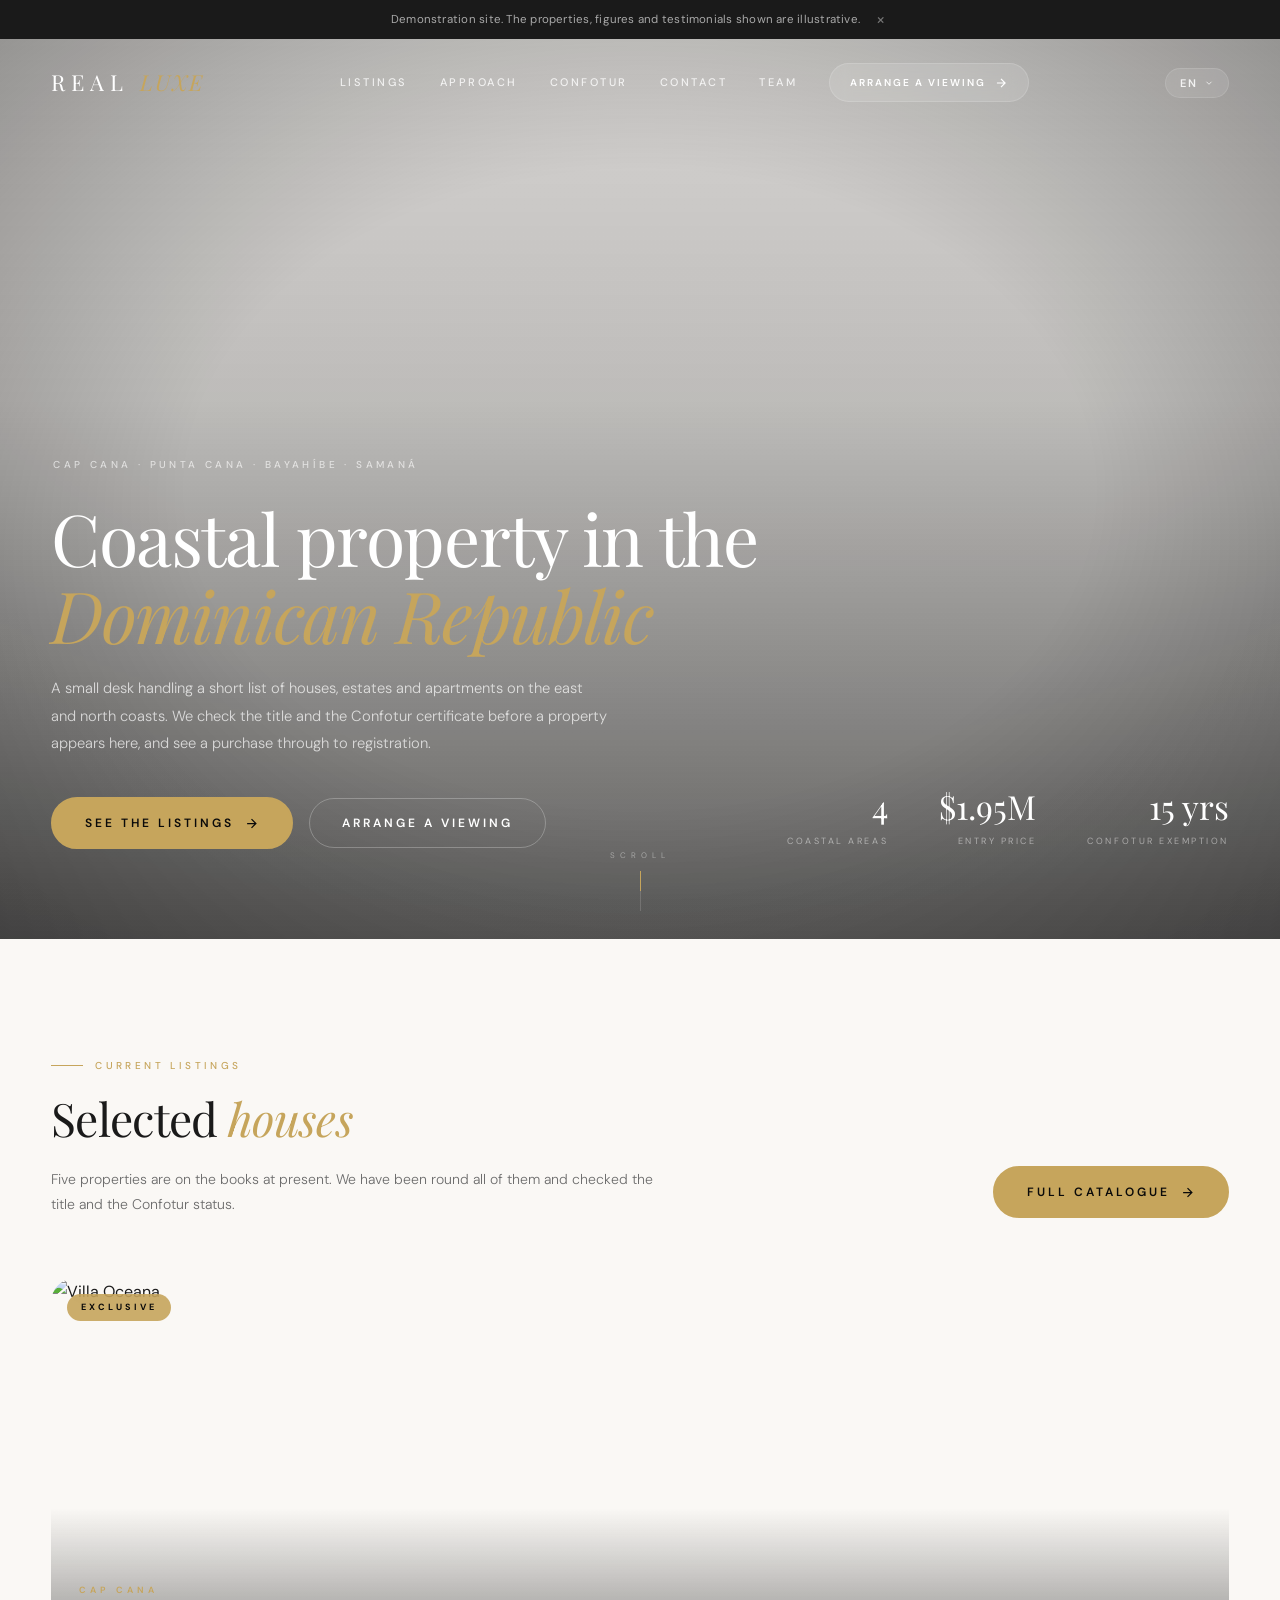
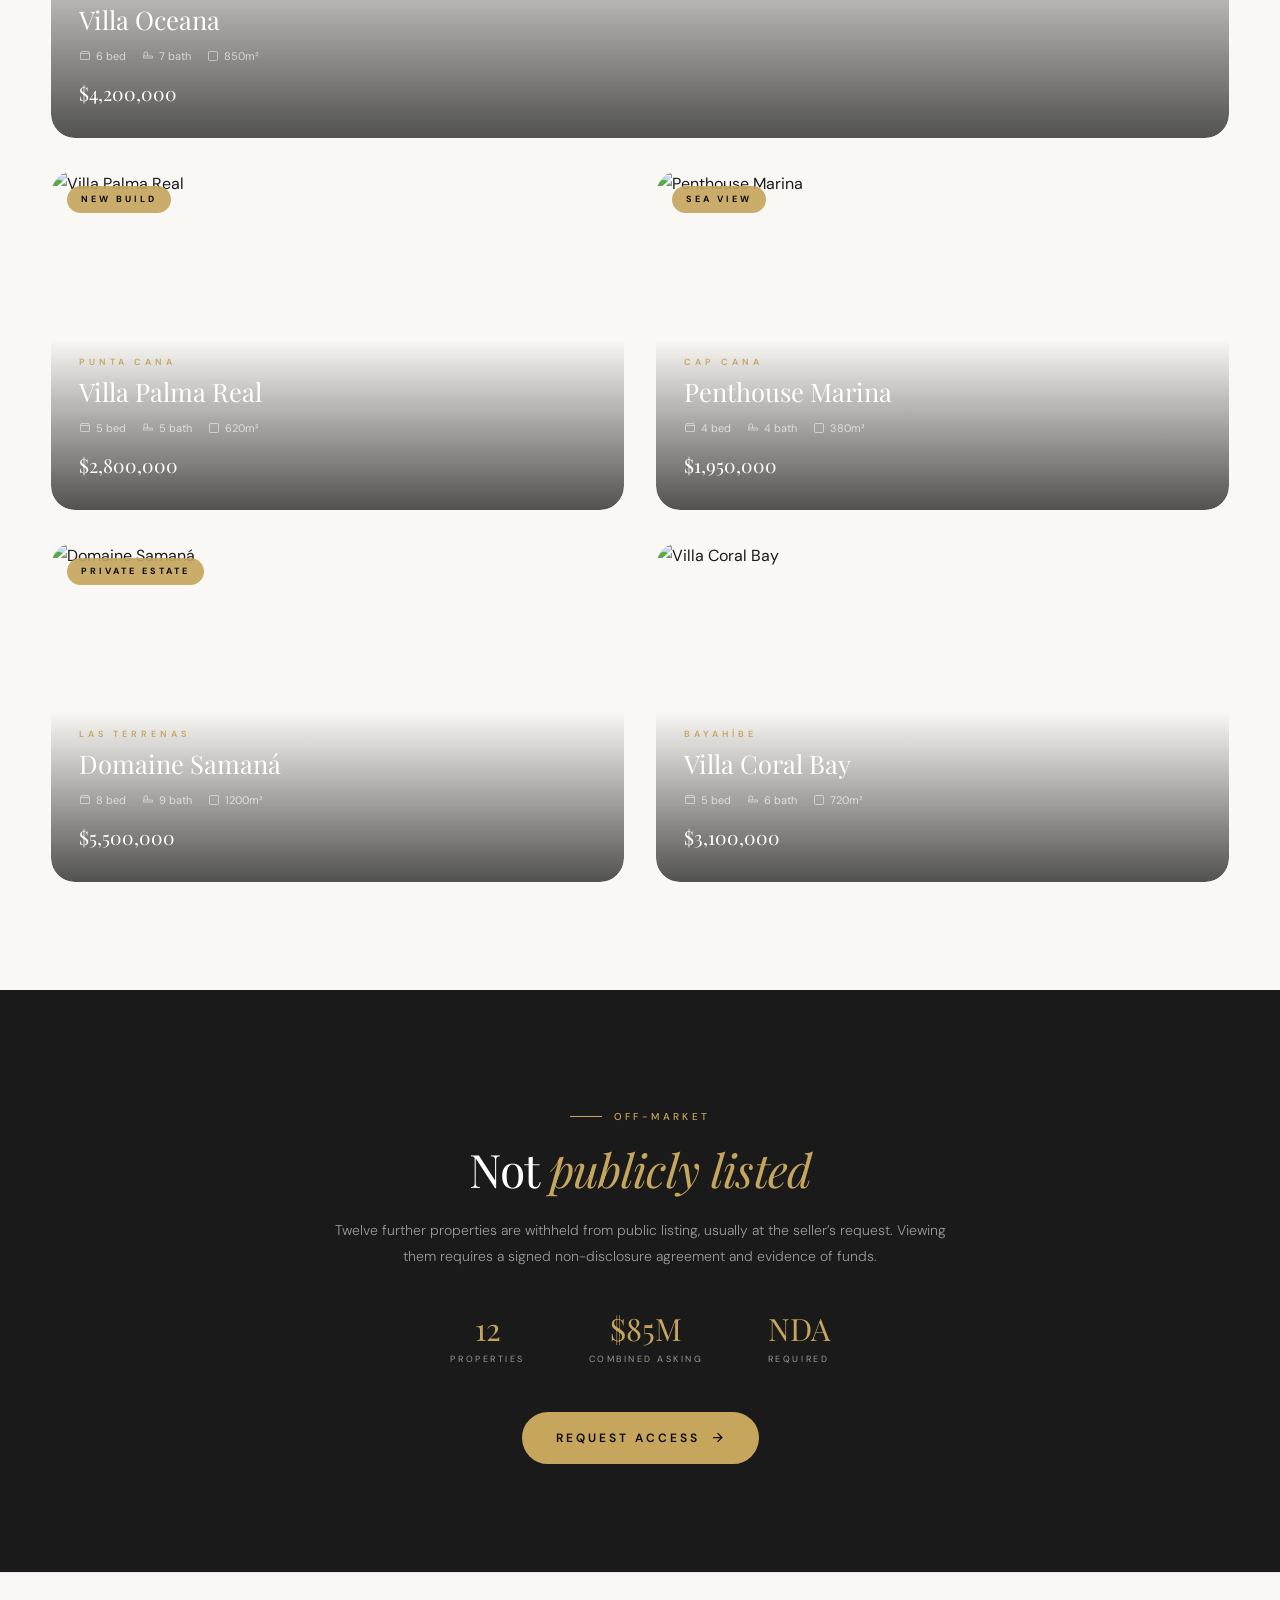
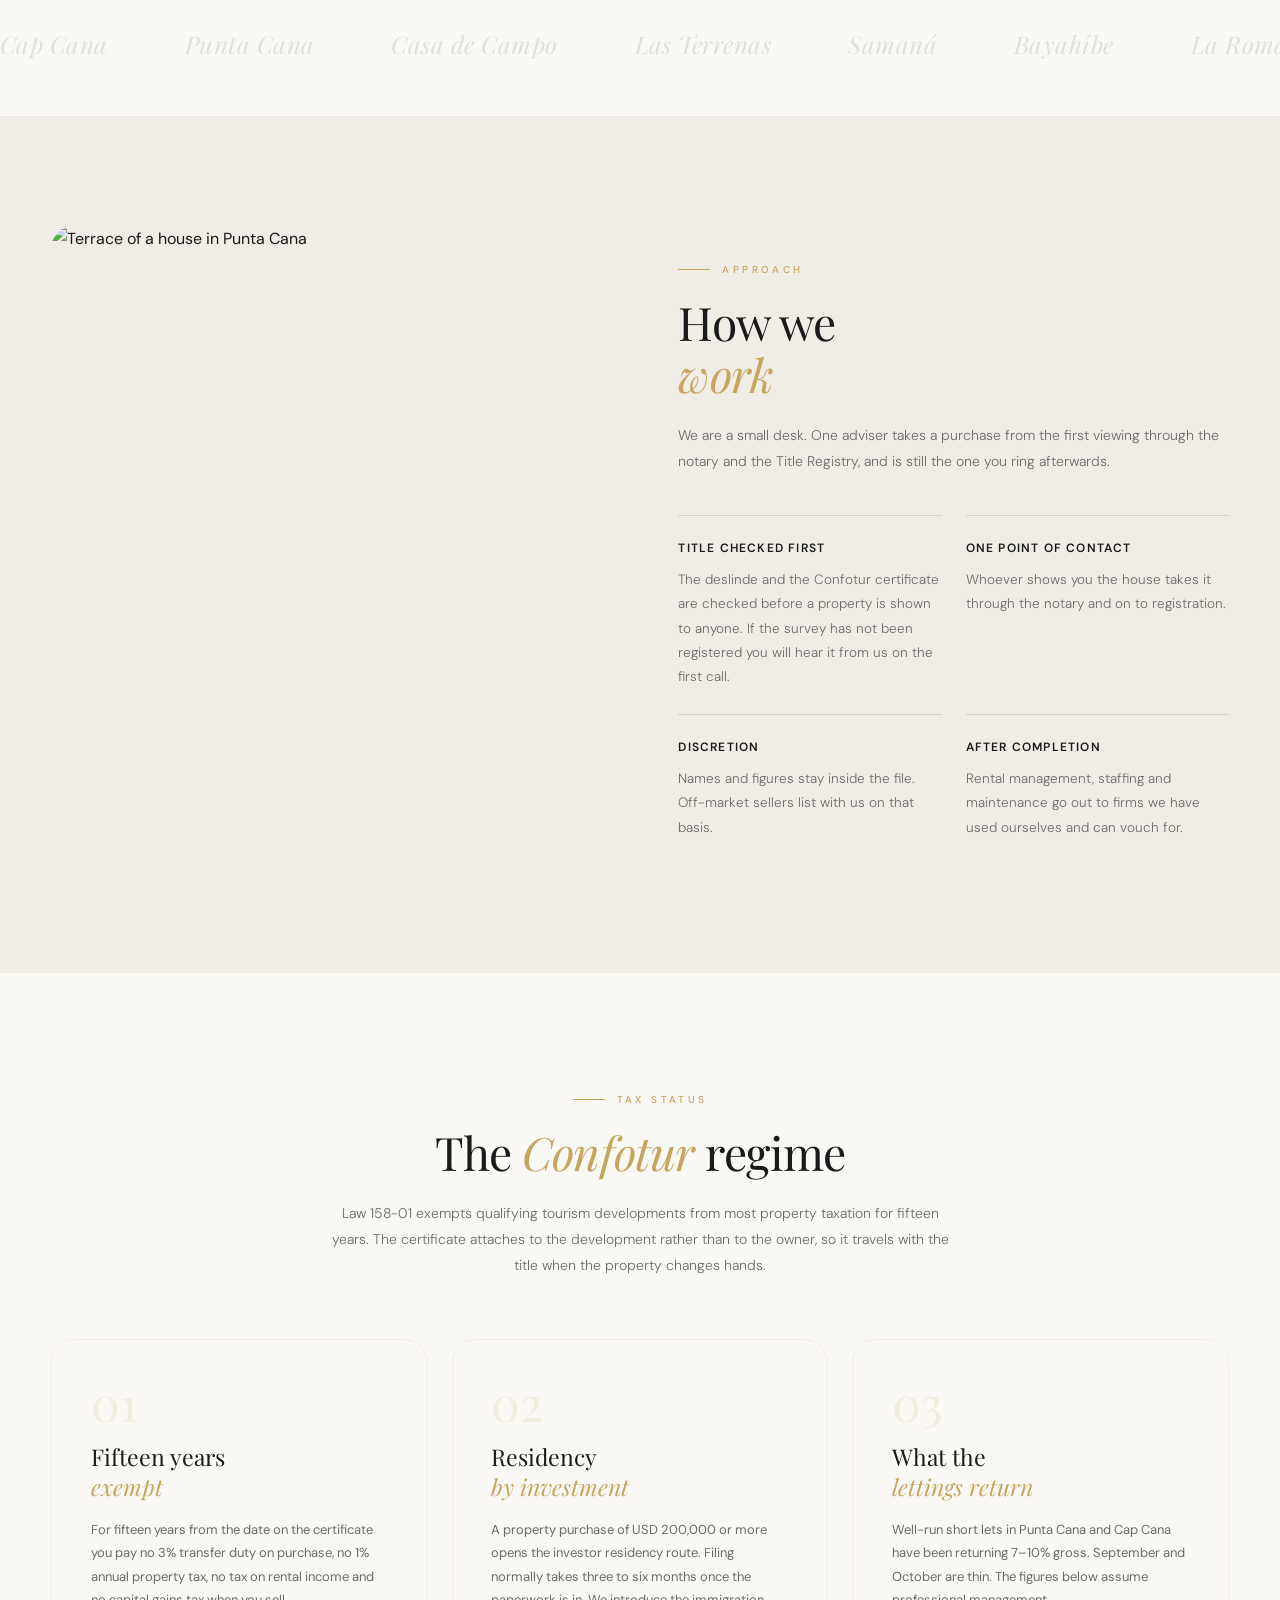
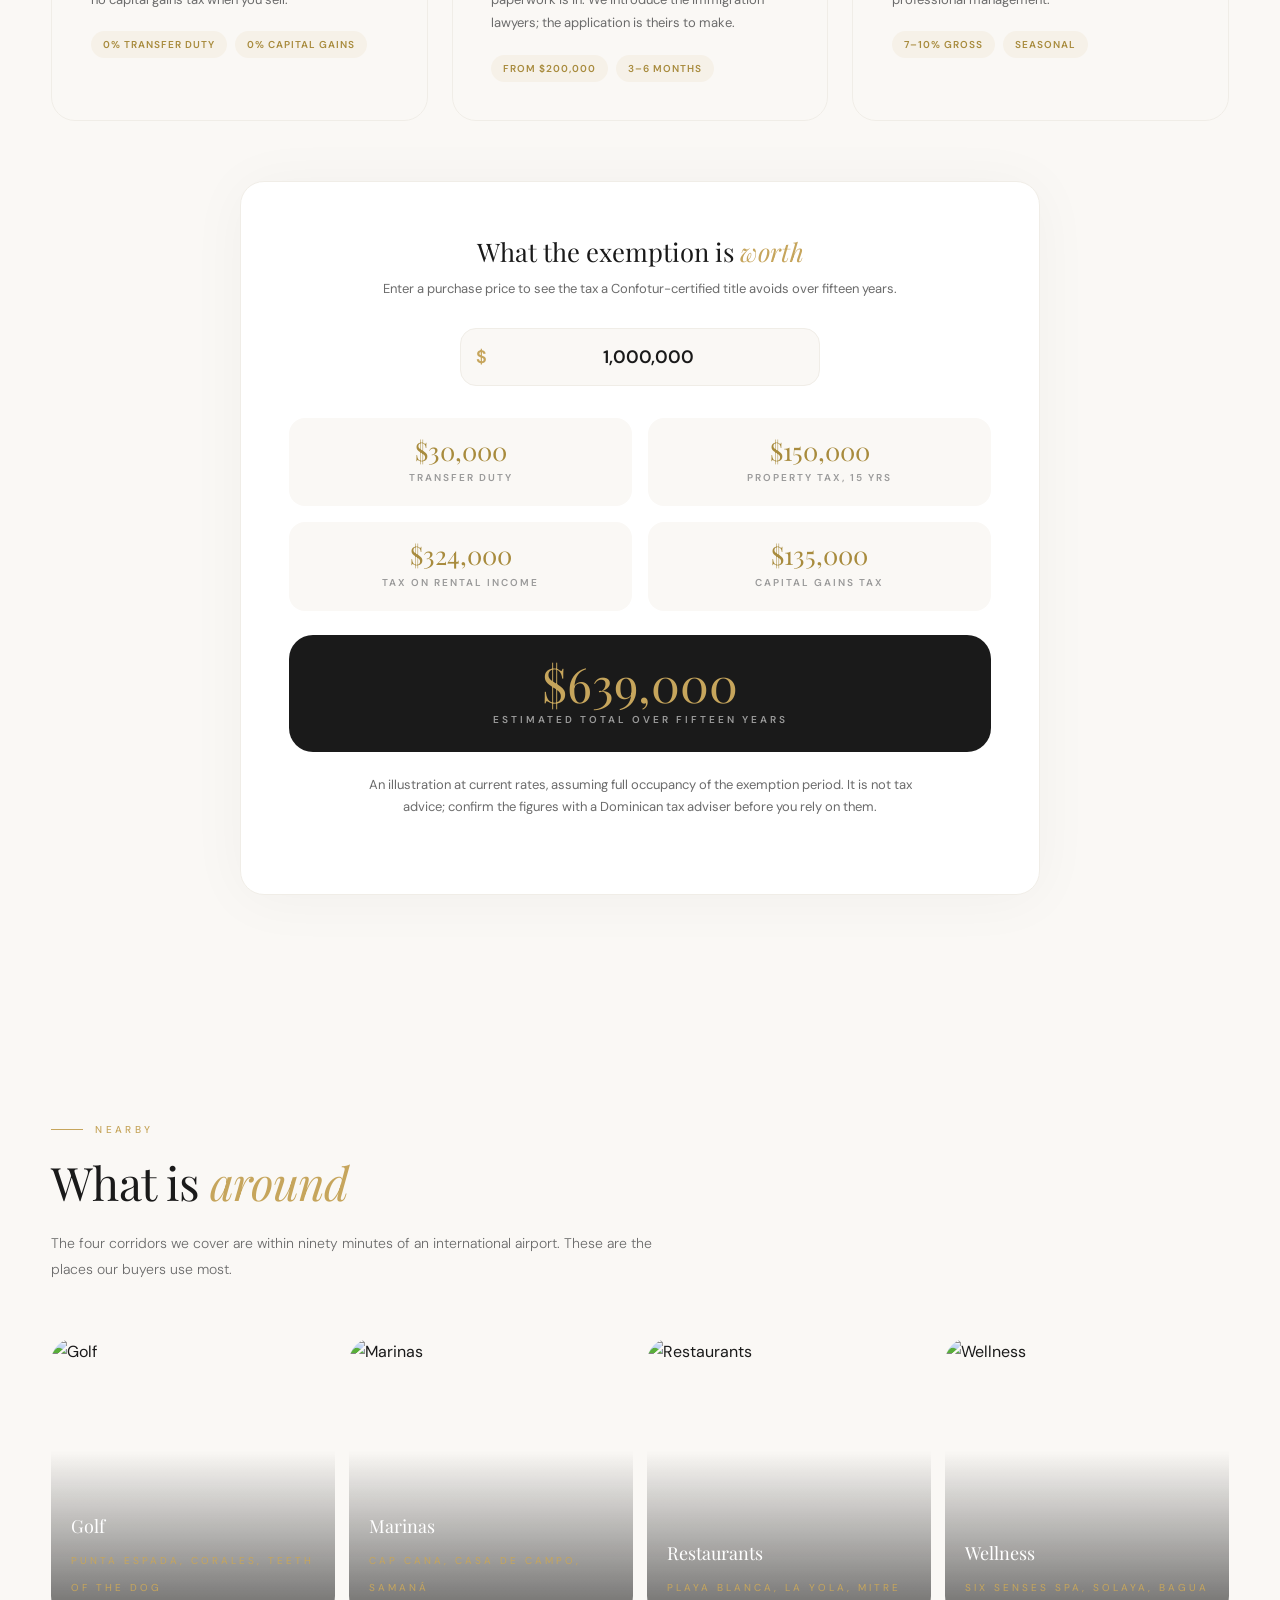
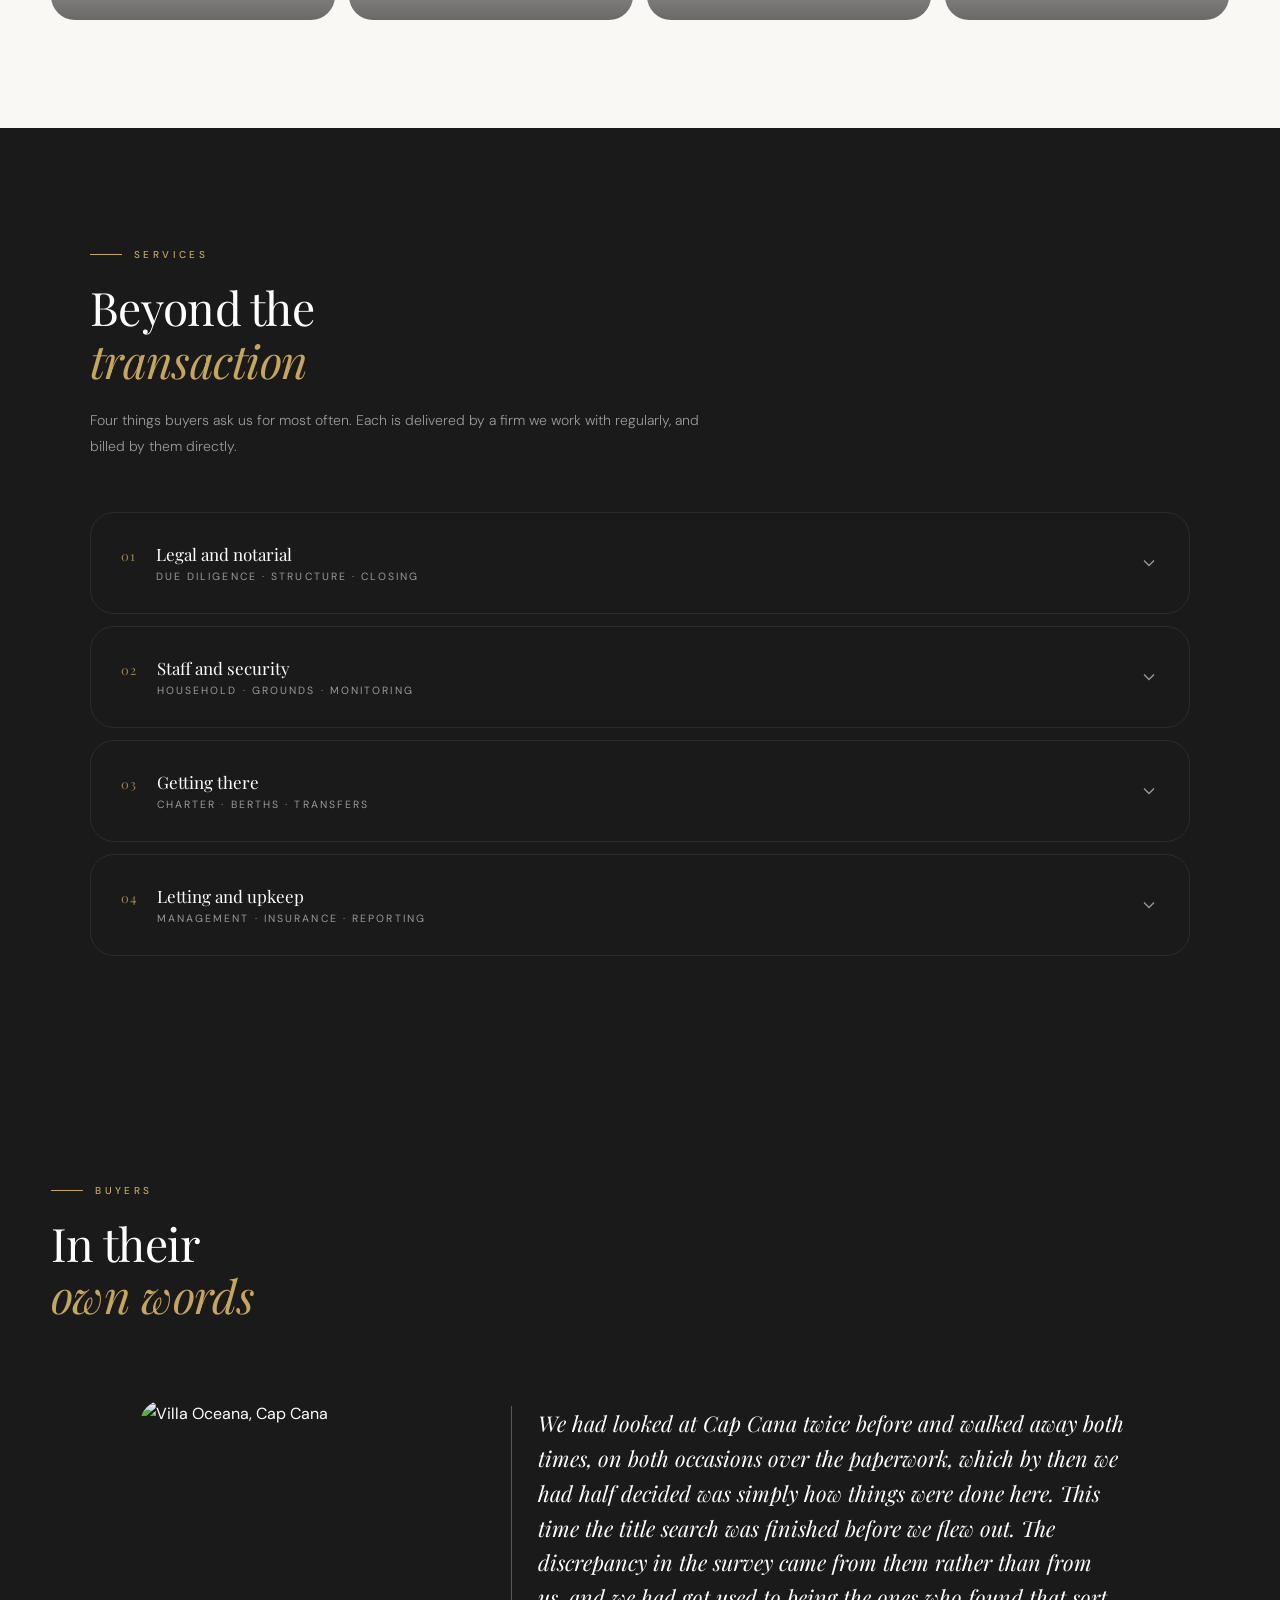
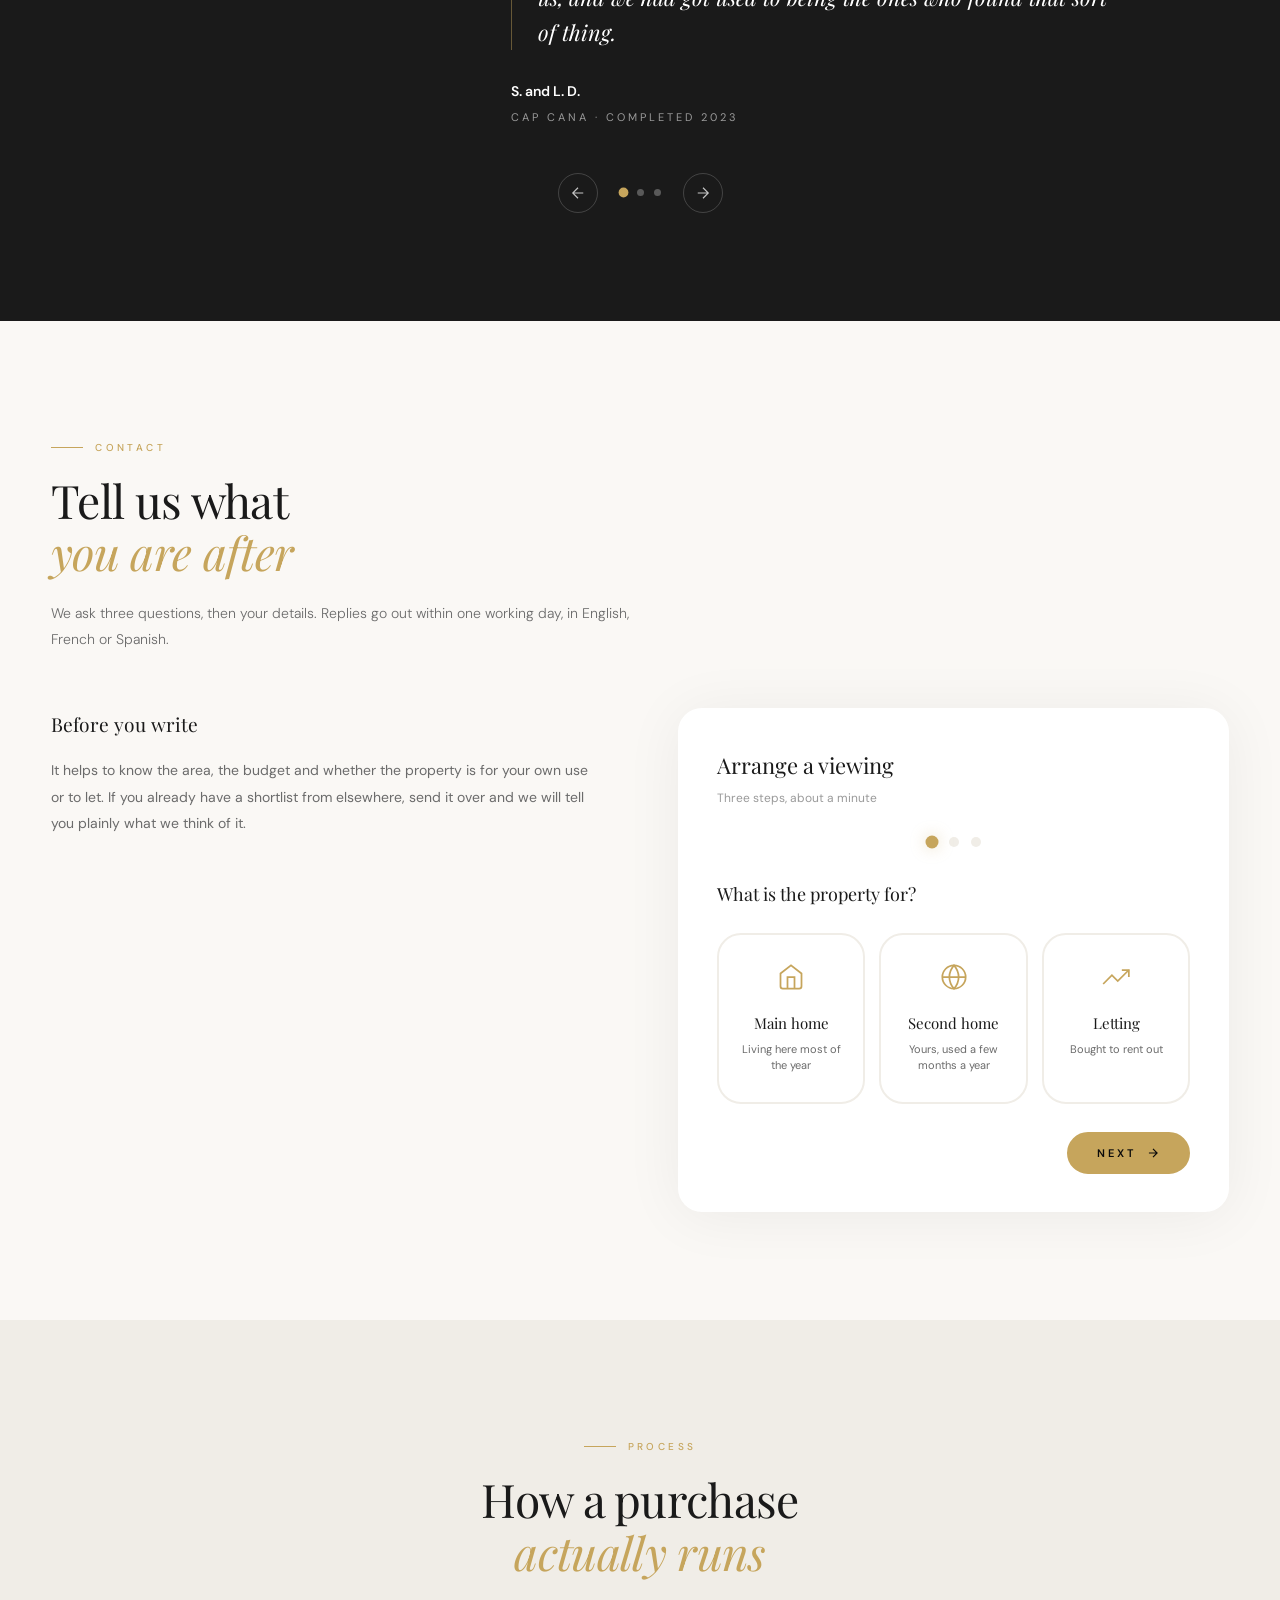
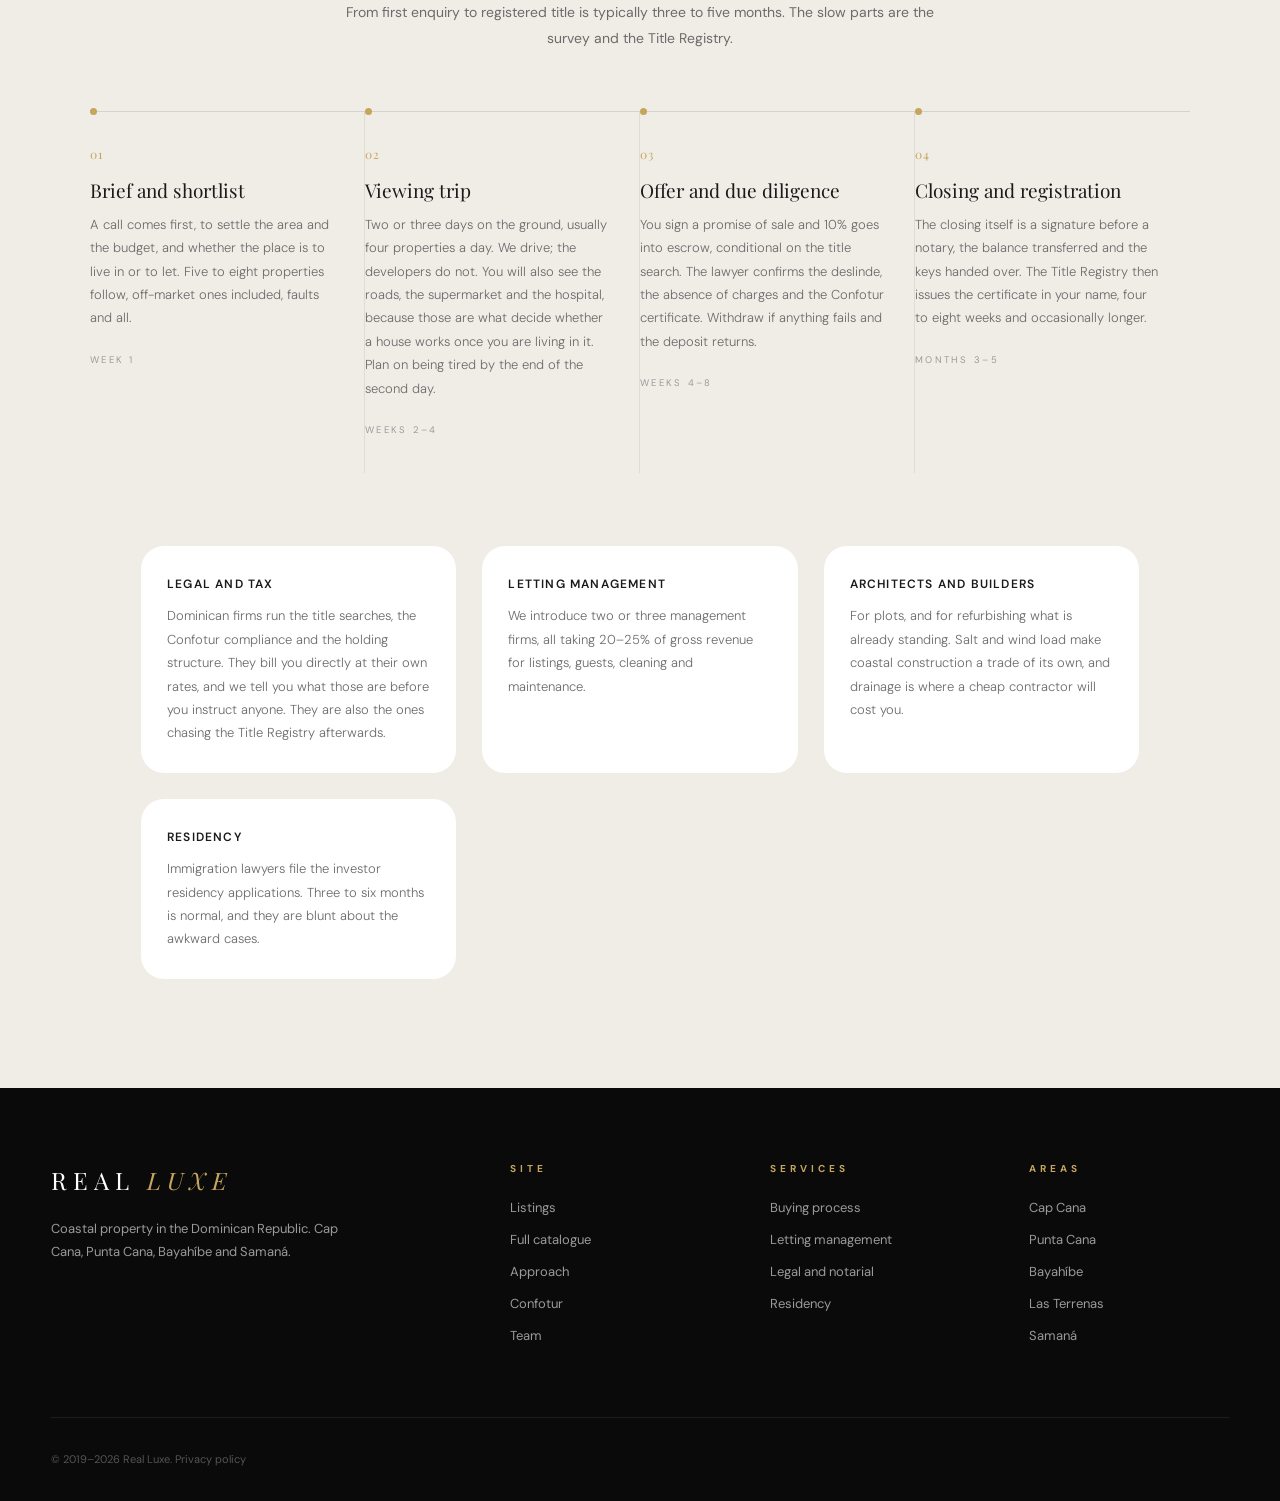
==== commit 78f058aa: "Finish the English migration, cut dead code, vary the copy Follow-up to the previous commit, from an" ====
--- a/index.html
+++ b/index.html
@@ -139,7 +139,7 @@
     <div>
       <p class="sec-label" data-i18n="props_label">Current listings</p>
       <h2 class="sec-title" data-i18n="props_title">Selected <em>houses</em></h2>
-      <p class="sec-sub" data-i18n="props_sub">Five properties are on the books at present. Each has been visited, and its title and Confotur status checked, before appearing here.</p>
+      <p class="sec-sub" data-i18n="props_sub">Five properties are on the books at present. We have been round all of them and checked the title and the Confotur status.</p>
     </div>
     <button class="btn-primary" onclick="navigateWithTransition('catalogue.html')">
       <span data-i18n="props_btn">Full catalogue</span>
@@ -190,15 +190,15 @@
       <p class="vm-sub" data-i18n="vault_form_sub">We reply with the non-disclosure agreement and the current off-market list. Nothing is shared with the sellers until you ask us to.</p>
       <form id="vaultAccessForm" onsubmit="submitVaultForm(event)">
         <div class="vm-field">
-          <label data-i18n="vault_f_name">Full Name</label>
+          <label data-i18n="vault_f_name">Full name</label>
           <input type="text" id="vaultName" required autocomplete="name" placeholder="">
         </div>
         <div class="vm-field">
-          <label data-i18n="vault_f_email">Email Address</label>
+          <label data-i18n="vault_f_email">Email</label>
           <input type="email" id="vaultEmail" required autocomplete="email" placeholder="">
         </div>
         <div class="vm-field">
-          <label data-i18n="vault_f_phone">Phone Number</label>
+          <label data-i18n="vault_f_phone">Telephone</label>
           <input type="tel" id="vaultPhone" required autocomplete="tel" placeholder="">
         </div>
         <div class="vm-field">
@@ -238,15 +238,15 @@
     <div class="about-content">
       <p class="sec-label" data-i18n="about_label">Approach</p>
       <h2 class="sec-title" data-i18n="about_title">How we<br><em>work</em></h2>
-      <p class="sec-sub" data-i18n="about_sub">We are a small desk, not a portal. One adviser takes a purchase from the first viewing through the notary and the Title Registry, and remains the person you call afterwards.</p>
+      <p class="sec-sub" data-i18n="about_sub">We are a small desk. One adviser takes a purchase from the first viewing through the notary and the Title Registry, and is still the one you ring afterwards.</p>
       <div class="about-features">
         <div class="about-feat">
           <h4 data-i18n="af_0_title">Title checked first</h4>
-          <p data-i18n="af_0_desc">The deslinde and the Confotur certificate are verified before a property is shown, not after an offer is made.</p>
+          <p data-i18n="af_0_desc">The deslinde and the Confotur certificate are checked before a property is shown to anyone. If the survey has not been registered you will hear it from us on the first call.</p>
         </div>
         <div class="about-feat">
           <h4 data-i18n="af_1_title">One point of contact</h4>
-          <p data-i18n="af_1_desc">The adviser who shows you the house handles the notary, the transfer and the registration.</p>
+          <p data-i18n="af_1_desc">Whoever shows you the house takes it through the notary and on to registration.</p>
         </div>
         <div class="about-feat">
           <h4 data-i18n="af_2_title">Discretion</h4>
@@ -254,7 +254,7 @@
         </div>
         <div class="about-feat">
           <h4 data-i18n="af_3_title">After completion</h4>
-          <p data-i18n="af_3_desc">Rental management, staffing and maintenance go to firms we have used ourselves and can vouch for.</p>
+          <p data-i18n="af_3_desc">Rental management, staffing and maintenance go out to firms we have used ourselves and can vouch for.</p>
         </div>
       </div>
     </div>
@@ -266,14 +266,14 @@
   <div class="sec-head-center">
     <p class="sec-label" data-i18n="confotur_label">Tax status</p>
     <h2 class="sec-title" data-i18n="confotur_title">The <em>Confotur</em> regime</h2>
-    <p class="sec-sub" data-i18n="confotur_sub">Law 158-01 exempts qualifying tourism developments from most property taxation for fifteen years. It applies to the development, not the buyer, so the certificate travels with the title.</p>
+    <p class="sec-sub" data-i18n="confotur_sub">Law 158-01 exempts qualifying tourism developments from most property taxation for fifteen years. The certificate attaches to the development rather than to the owner, so it travels with the title when the property changes hands.</p>
   </div>
 
   <div class="confotur-grid">
     <div class="confotur-card">
       <div class="confotur-number">01</div>
       <h3 class="confotur-title" data-i18n="cc_0_title">Fifteen years<br><em>exempt</em></h3>
-      <p class="confotur-desc" data-i18n="cc_0_desc">No 3% transfer duty on purchase, no 1% annual property tax, no tax on rental income and no capital gains tax on resale, for fifteen years from the certificate date.</p>
+      <p class="confotur-desc" data-i18n="cc_0_desc">For fifteen years from the date on the certificate you pay no 3% transfer duty on purchase, no 1% annual property tax, no tax on rental income and no capital gains tax when you sell.</p>
       <div class="confotur-tags">
         <span class="confotur-tag" data-i18n="cc_0_tag0">0% transfer duty</span>
         <span class="confotur-tag" data-i18n="cc_0_tag1">0% capital gains</span>
@@ -283,7 +283,7 @@
     <div class="confotur-card">
       <div class="confotur-number">02</div>
       <h3 class="confotur-title" data-i18n="cc_1_title">Residency<br><em>by investment</em></h3>
-      <p class="confotur-desc" data-i18n="cc_1_desc">A property purchase of USD 200,000 or more opens the investor residency route. Filing normally takes three to six months. We introduce the immigration lawyers; we do not file it ourselves.</p>
+      <p class="confotur-desc" data-i18n="cc_1_desc">A property purchase of USD 200,000 or more opens the investor residency route. Filing normally takes three to six months once the paperwork is in. We introduce the immigration lawyers; the application is theirs to make.</p>
       <div class="confotur-tags">
         <span class="confotur-tag" data-i18n="cc_1_tag0">From $200,000</span>
         <span class="confotur-tag" data-i18n="cc_1_tag1">3&ndash;6 months</span>
@@ -293,7 +293,7 @@
     <div class="confotur-card">
       <div class="confotur-number">03</div>
       <h3 class="confotur-title" data-i18n="cc_2_title">What the<br><em>lettings return</em></h3>
-      <p class="confotur-desc" data-i18n="cc_2_desc">Well-run short lets in Punta Cana and Cap Cana have been returning 7&ndash;10% gross. Demand is seasonal: September and October are thin, and the figures below assume professional management.</p>
+      <p class="confotur-desc" data-i18n="cc_2_desc">Well-run short lets in Punta Cana and Cap Cana have been returning 7&ndash;10% gross. September and October are thin. The figures below assume professional management.</p>
       <div class="confotur-tags">
         <span class="confotur-tag" data-i18n="cc_2_tag0">7&ndash;10% gross</span>
         <span class="confotur-tag" data-i18n="cc_2_tag1">Seasonal</span>
@@ -328,7 +328,7 @@
 <section class="section" id="lifestyle">
   <p class="sec-label" data-i18n="life_label">Nearby</p>
   <h2 class="sec-title" data-i18n="life_title">What is <em>around</em></h2>
-  <p class="sec-sub" data-i18n="life_sub">The four corridors we cover are within ninety minutes of an international airport, and each has its own character. These are the places our buyers use most.</p>
+  <p class="sec-sub" data-i18n="life_sub">The four corridors we cover are within ninety minutes of an international airport. These are the places our buyers use most.</p>
   <div class="life-grid" id="lifeGrid"></div>
 </section>
 
@@ -369,7 +369,7 @@
           <svg class="fo-chevron" width="20" height="20" viewBox="0 0 24 24" fill="none" stroke="currentColor" stroke-width="1.5" aria-hidden="true"><polyline points="6 9 12 15 18 9"/></svg>
         </button>
         <div class="fo-card-body">
-          <p data-i18n="fo_1_body">Recruitment and payroll for household staff: cook, housekeeper, gardener, driver. Most gated developments include perimeter security; for standalone plots we arrange a monitored system and a resident caretaker.</p>
+          <p data-i18n="fo_1_body">The firm we use handles recruitment and payroll for household staff: cook, housekeeper, gardener, driver. Most gated developments include perimeter security. On a standalone plot you want a monitored system and a caretaker living on site. We arrange both.</p>
         </div>
       </div>
 
@@ -385,7 +385,7 @@
           <svg class="fo-chevron" width="20" height="20" viewBox="0 0 24 24" fill="none" stroke="currentColor" stroke-width="1.5" aria-hidden="true"><polyline points="6 9 12 15 18 9"/></svg>
         </button>
         <div class="fo-card-body">
-          <p data-i18n="fo_2_body">Punta Cana takes direct flights from most of Europe and the eastern United States. For private aircraft, the FBO at PUJ handles the arrival. Berths at Cap Cana and Casa de Campo are leased annually and are usually the constraint, so ask early.</p>
+          <p data-i18n="fo_2_body">Punta Cana takes direct flights from most of Europe and the eastern United States. For private aircraft, the FBO at PUJ handles the arrival. Berths at Cap Cana and Casa de Campo are leased annually and are usually the constraint.</p>
         </div>
       </div>
 
@@ -421,7 +421,7 @@
           <img src="https://images.unsplash.com/photo-1613490493576-7fde63acd811?w=800&amp;q=80&amp;auto=format" alt="Villa Oceana, Cap Cana" loading="lazy" decoding="async">
         </div>
         <div class="testi-content">
-          <blockquote class="testi-quote">We had looked at Cap Cana twice before and walked away both times over the paperwork. This time the title search was done before we flew out, and the survey discrepancy was raised with us rather than by us.</blockquote>
+          <blockquote class="testi-quote">We had looked at Cap Cana twice before and walked away both times, on both occasions over the paperwork, which by then we had half decided was simply how things were done here. This time the title search was finished before we flew out. The discrepancy in the survey came from them rather than from us, and we had got used to being the ones who found that sort of thing.</blockquote>
           <div class="testi-author">S. and L. D.</div>
           <div class="testi-role">Cap Cana &middot; completed 2023</div>
         </div>
@@ -434,7 +434,7 @@
           <img src="https://images.unsplash.com/photo-1512917774080-9991f1c4c750?w=800&amp;q=80&amp;auto=format" alt="Penthouse at Cap Cana Marina" loading="lazy" decoding="async">
         </div>
         <div class="testi-content">
-          <blockquote class="testi-quote">I bought the marina flat as a letting proposition and asked for the previous owner&rsquo;s occupancy figures. I got them, including the two bad months. That is not how the last agent I dealt with answered the question.</blockquote>
+          <blockquote class="testi-quote">Bought the marina flat to rent out. I asked for the previous owner&rsquo;s occupancy figures and got them. The last agent I dealt with never did answer that question.</blockquote>
           <div class="testi-author">R. H.</div>
           <div class="testi-role">Cap Cana Marina &middot; completed 2024</div>
         </div>
@@ -447,7 +447,7 @@
           <img src="https://images.unsplash.com/photo-1564013799919-ab600027ffc6?w=800&amp;q=80&amp;auto=format" alt="Estate near Las Terrenas" loading="lazy" decoding="async">
         </div>
         <div class="testi-content">
-          <blockquote class="testi-quote">Samaná was not on our list until we were taken there. The registration took seven weeks rather than the four we were told, which was explained at the time instead of afterwards.</blockquote>
+          <blockquote class="testi-quote">Samaná was not in our list at the beginning. We went there only because they insisted. The registration took seven weeks and not the four we were told, but they explained this to us while it was happening.</blockquote>
           <div class="testi-author">E. V.</div>
           <div class="testi-role">Las Terrenas &middot; completed 2024</div>
         </div>
@@ -474,12 +474,12 @@
 <section class="section" id="contact">
   <p class="sec-label" data-i18n="contact_label">Contact</p>
   <h2 class="sec-title" data-i18n="contact_title">Tell us what<br><em>you are after</em></h2>
-  <p class="sec-sub sec-sub-wide" data-i18n="contact_sub">Three questions, then your details. We reply within one working day, in English, French or Spanish.</p>
+  <p class="sec-sub sec-sub-wide" data-i18n="contact_sub">We ask three questions, then your details. Replies go out within one working day, in English, French or Spanish.</p>
 
   <div class="contact-grid">
     <div class="contact-info">
       <h3 data-i18n="contact_info_title">Before you write</h3>
-      <p data-i18n="contact_info_body">It helps to know the area, the budget and whether the property is for your own use or to let. If you already have a shortlist from elsewhere, send it &mdash; we will say plainly what we think of it.</p>
+      <p data-i18n="contact_info_body">It helps to know the area, the budget and whether the property is for your own use or to let. If you already have a shortlist from elsewhere, send it over and we will tell you plainly what we think of it.</p>
 
       <!-- Contact rows are filled from config.js. A row with no value is removed. -->
       <div class="ci-item" data-contact="phone" hidden>
@@ -588,32 +588,32 @@
   <div class="sec-head-center">
     <p class="sec-label" data-i18n="partners_label">Process</p>
     <h2 class="sec-title" data-i18n="partners_title">How a purchase<br><em>actually runs</em></h2>
-    <p class="partners-sub" data-i18n="partners_sub">From first enquiry to registered title is typically three to five months. The slow parts are the survey and the Title Registry, neither of which we control.</p>
+    <p class="partners-sub" data-i18n="partners_sub">From first enquiry to registered title is typically three to five months. The slow parts are the survey and the Title Registry.</p>
   </div>
 
   <ol class="process-list">
     <li class="process-step">
       <span class="process-num">01</span>
       <h4 data-i18n="pstep_0_title">Brief and shortlist</h4>
-      <p data-i18n="pstep_0_desc">A call to establish the area, budget and use. We send five to eight properties, including any off-market ones that fit, with what is wrong with each as well as what is right.</p>
+      <p data-i18n="pstep_0_desc">A call comes first, to settle the area and the budget, and whether the place is to live in or to let. Five to eight properties follow, off-market ones included, faults and all.</p>
       <span class="process-time" data-i18n="pstep_0_time">Week 1</span>
     </li>
     <li class="process-step">
       <span class="process-num">02</span>
       <h4 data-i18n="pstep_1_title">Viewing trip</h4>
-      <p data-i18n="pstep_1_desc">Two or three days on the ground, usually four properties a day. We drive; the developers do not. You will also see the roads, the supermarket and the hospital, because those decide whether a house works.</p>
+      <p data-i18n="pstep_1_desc">Two or three days on the ground, usually four properties a day. We drive; the developers do not. You will also see the roads, the supermarket and the hospital, because those are what decide whether a house works once you are living in it. Plan on being tired by the end of the second day.</p>
       <span class="process-time" data-i18n="pstep_1_time">Weeks 2&ndash;4</span>
     </li>
     <li class="process-step">
       <span class="process-num">03</span>
       <h4 data-i18n="pstep_2_title">Offer and due diligence</h4>
-      <p data-i18n="pstep_2_desc">A promise of sale with a 10% deposit held in escrow, conditional on the title search. The lawyer confirms the deslinde, the absence of charges and the Confotur certificate. Withdraw if anything fails and the deposit returns.</p>
+      <p data-i18n="pstep_2_desc">You sign a promise of sale and 10% goes into escrow, conditional on the title search. The lawyer confirms the deslinde, the absence of charges and the Confotur certificate. Withdraw if anything fails and the deposit returns.</p>
       <span class="process-time" data-i18n="pstep_2_time">Weeks 4&ndash;8</span>
     </li>
     <li class="process-step">
       <span class="process-num">04</span>
       <h4 data-i18n="pstep_3_title">Closing and registration</h4>
-      <p data-i18n="pstep_3_desc">Signature before a notary, balance transferred, keys handed over. The Title Registry then issues the certificate in your name, which takes four to eight weeks and occasionally longer.</p>
+      <p data-i18n="pstep_3_desc">The closing itself is a signature before a notary, the balance transferred and the keys handed over. The Title Registry then issues the certificate in your name, four to eight weeks and occasionally longer.</p>
       <span class="process-time" data-i18n="pstep_3_time">Months 3&ndash;5</span>
     </li>
   </ol>
@@ -621,19 +621,19 @@
   <div class="partners-services">
     <div class="partner-svc">
       <h4 data-i18n="psvc_0_title">Legal and tax</h4>
-      <p data-i18n="psvc_0_desc">Dominican firms handling title searches, Confotur compliance and the holding structure. Billed by them, at their rates, which we will tell you before you instruct.</p>
+      <p data-i18n="psvc_0_desc">Dominican firms run the title searches, the Confotur compliance and the holding structure. They bill you directly at their own rates, and we tell you what those are before you instruct anyone. They are also the ones chasing the Title Registry afterwards.</p>
     </div>
     <div class="partner-svc">
       <h4 data-i18n="psvc_1_title">Letting management</h4>
-      <p data-i18n="psvc_1_desc">Listings, guests, cleaning and maintenance for 20&ndash;25% of gross revenue. We introduce two or three and let you choose.</p>
+      <p data-i18n="psvc_1_desc">We introduce two or three management firms, all taking 20&ndash;25% of gross revenue for listings, guests, cleaning and maintenance.</p>
     </div>
     <div class="partner-svc">
       <h4 data-i18n="psvc_2_title">Architects and builders</h4>
-      <p data-i18n="psvc_2_desc">For plots and for refurbishment. Coastal construction has specific demands &mdash; salt, wind load, drainage &mdash; and the wrong contractor is expensive.</p>
+      <p data-i18n="psvc_2_desc">For plots, and for refurbishing what is already standing. Salt and wind load make coastal construction a trade of its own, and drainage is where a cheap contractor will cost you.</p>
     </div>
     <div class="partner-svc">
       <h4 data-i18n="psvc_3_title">Residency</h4>
-      <p data-i18n="psvc_3_desc">Immigration lawyers who file investor residency applications. Three to six months, and they will tell you honestly whether your case is straightforward.</p>
+      <p data-i18n="psvc_3_desc">Immigration lawyers file the investor residency applications. Three to six months is normal, and they are blunt about the awkward cases.</p>
     </div>
   </div>
 </section>
@@ -743,7 +743,7 @@
       <div class="pd-cta">
         <button class="btn-primary pd-cta-btn" onclick="if(PAGE_TYPE==='catalogue'){openLeadModal(currentProperty?currentProperty.slug:'')}else{closePropertyDetail();scrollToSection('contact')}">
           <svg width="16" height="16" viewBox="0 0 24 24" fill="none" stroke="currentColor" stroke-width="2"><path d="M22 16.92v3a2 2 0 0 1-2.18 2 19.79 19.79 0 0 1-8.63-3.07 19.5 19.5 0 0 1-6-6 19.79 19.79 0 0 1-3.07-8.67A2 2 0 0 1 4.11 2h3a2 2 0 0 1 2 1.72c.127.96.361 1.903.7 2.81a2 2 0 0 1-.45 2.11L8.09 9.91a16 16 0 0 0 6 6l1.27-1.27a2 2 0 0 1 2.11-.45c.907.339 1.85.573 2.81.7A2 2 0 0 1 22 16.92z"/></svg>
-          <span data-i18n="pd_cta_visit">Schedule a Private Viewing</span>
+          <span data-i18n="pd_cta_visit">Arrange a viewing</span>
         </button>
         <a href="#" class="btn-ghost pd-cta-btn" data-contact-cta>
           <svg width="16" height="16" viewBox="0 0 24 24" fill="none" stroke="currentColor" stroke-width="1.6" aria-hidden="true"><path d="M4 4h16c1.1 0 2 .9 2 2v12c0 1.1-.9 2-2 2H4c-1.1 0-2-.9-2-2V6c0-1.1.9-2 2-2z"/><polyline points="22,6 12,13 2,6"/></svg>
--- a/style.css
+++ b/style.css
@@ -3,7 +3,7 @@
    Shared Design System + Index Page + Catalogue Page
    */
 
-/* Design tokens, shared by every page. */
+/* === DESIGN TOKENS === */
 :root{
   --gold:#C6A55C;
   --gold-light:#D4B978;
@@ -39,13 +39,13 @@
 a{text-decoration:none;color:inherit}
 input,textarea,select{font-family:inherit;font-size:inherit}
 
-/* Intro curtain */
+/* === INTRO CURTAIN === */
 #preloader{position:fixed;inset:0;z-index:9999;background:var(--black);display:flex;flex-direction:column;align-items:center;justify-content:center;transition:opacity .8s var(--ease),visibility .8s}
 #preloader.done{opacity:0;visibility:hidden;pointer-events:none}
 .pre-logo{font-family:var(--font-display);font-size:clamp(24px,4vw,38px);font-weight:400;color:var(--gold);letter-spacing:.34em;text-transform:uppercase;opacity:0;transform:translateY(14px)}
 .pre-sub{font-size:9px;letter-spacing:.42em;text-transform:uppercase;color:var(--mist);margin-top:18px;opacity:0}
 
-/* Header and navigation */
+/* === HEADER AND NAVIGATION === */
 header{position:fixed;top:0;left:0;right:0;z-index:200;padding:24px var(--gutter);display:flex;align-items:center;gap:24px;transition:background .4s var(--ease),padding .4s var(--ease),box-shadow .4s var(--ease);will-change:transform;backface-visibility:hidden}
 header.scrolled{background:rgba(250,248,245,.92);backdrop-filter:blur(20px);-webkit-backdrop-filter:blur(20px);box-shadow:0 1px 0 rgba(0,0,0,.04);padding:16px var(--gutter)}
 header.scrolled .h-logo{color:var(--charcoal)}
@@ -71,7 +71,7 @@
 .mob-toggle span{display:block;width:22px;height:1.5px;background:var(--white);transition:all .3s}
 header.scrolled .mob-toggle span{background:var(--charcoal)}
 
-/* Hero */
+/* === HOME HERO === */
 #hero{position:relative;min-height:100vh;min-height:100svh;display:flex;flex-direction:column;justify-content:flex-end;padding:0 var(--gutter) clamp(60px,10vh,120px);overflow:hidden}
 .hero-bg{position:absolute;inset:0;z-index:-2}
 .hero-bg img{width:100%;height:100%;object-fit:cover;transform:scale(1.08);will-change:transform;backface-visibility:hidden}
@@ -105,11 +105,11 @@
 .scroll-line::after{content:'';position:absolute;top:0;left:0;width:100%;height:50%;background:var(--gold);animation:scrollPulse 2s ease-in-out infinite;will-change:transform}
 @keyframes scrollPulse{0%{transform:translateY(-100%)}100%{transform:translateY(300%)}}
 
-/* Page transition overlay */
+/* === PAGE TRANSITION OVERLAY === */
 .page-transition{position:fixed;inset:0;z-index:9998;background:var(--ivory);opacity:0;pointer-events:none;transition:opacity .4s var(--ease)}
 .page-transition.active{opacity:1;pointer-events:all}
 
-/* Section headings */
+/* === SECTION HEADINGS === */
 .section{padding:clamp(80px,12vh,160px) var(--gutter)}
 .section-dark{background:var(--charcoal);color:var(--white)}
 .section-cream{background:var(--cream)}
@@ -123,7 +123,7 @@
 .sec-sub{font-size:clamp(14px,1.05vw,16px);color:var(--slate);line-height:1.85;max-width:62ch;font-weight:300}
 .section-dark .sec-sub{color:var(--mist)}
 
-/* Listing grid */
+/* === LISTING GRID === */
 .props-header{display:flex;justify-content:space-between;align-items:flex-end;margin-bottom:60px;flex-wrap:wrap;gap:24px}
 .props-grid{display:grid;grid-template-columns:repeat(3,1fr);gap:20px}
 
@@ -151,7 +151,7 @@
 .prop-act-btn{width:44px;height:44px;border-radius:50%;background:rgba(255,255,255,.12);backdrop-filter:blur(10px);border:1px solid rgba(255,255,255,.2);display:flex;align-items:center;justify-content:center;color:var(--white);transition:all .3s}
 .prop-act-btn:hover{background:var(--gold);border-color:var(--gold);color:var(--black)}
 
-/* Approach */
+/* === APPROACH === */
 .about-grid{display:grid;grid-template-columns:1fr 1fr;gap:clamp(40px,6vw,100px);align-items:center}
 .about-img-wrap{position:relative;border-radius:var(--radius-lg);overflow:hidden;height:clamp(400px,50vw,650px);will-change:transform,opacity}
 .about-img-wrap img{width:100%;height:100%;object-fit:cover}
@@ -163,7 +163,7 @@
 .about-feat p{font-size:13.5px;color:var(--slate);line-height:1.8;font-weight:300}
 
 
-/* Confotur */
+/* === CONFOTUR === */
 .confotur-grid{display:grid;grid-template-columns:repeat(3,1fr);gap:24px;max-width:1200px;margin:0 auto}
 .confotur-card{padding:clamp(28px,3vw,48px);border:1px solid var(--cream);border-radius:var(--radius-lg);transition:all .4s var(--ease);position:relative}
 .confotur-card:hover{border-color:var(--gold);transform:translateY(-6px);box-shadow:0 20px 60px rgba(198,165,92,.1)}
@@ -176,14 +176,14 @@
 
 @media(max-width:900px){.confotur-grid{grid-template-columns:1fr}}
 
-/* Place-name band */
+/* === PLACE-NAME BAND === */
 .marquee{padding:40px 0;border-top:1px solid rgba(0,0,0,.06);border-bottom:1px solid rgba(0,0,0,.06);overflow:hidden;background:var(--ivory)}
 .marquee-track{display:flex;gap:60px;animation:marqueeScroll 30s linear infinite;width:max-content}
 .marquee-item{font-family:var(--font-display);font-size:clamp(24px,3.5vw,48px);font-weight:400;white-space:nowrap;color:rgba(26,26,26,.06);letter-spacing:2px}
 .marquee-item em{font-style:italic;color:rgba(198,165,92,.15)}
 @keyframes marqueeScroll{0%{transform:translateX(0)}100%{transform:translateX(-50%)}}
 
-/* Nearby */
+/* === NEARBY === */
 .life-grid{display:grid;grid-template-columns:repeat(4,1fr);gap:14px;margin-top:56px}
 .life-card{position:relative;border-radius:var(--radius-lg);overflow:hidden;height:clamp(230px,22vw,340px);will-change:transform,opacity}
 .life-card img{width:100%;height:100%;object-fit:cover;transition:transform .7s var(--ease)}
@@ -194,7 +194,7 @@
 .life-card-info span{font-size:10px;letter-spacing:3px;text-transform:uppercase;color:var(--gold)}
 
 
-/* Services accordion */
+/* === SERVICES ACCORDION === */
 .fo-grid{display:flex;flex-direction:column;gap:12px}
 .fo-card{border:1px solid rgba(255,255,255,.08);border-radius:var(--radius-lg);overflow:hidden;transition:border-color .3s}
 .fo-card:hover,.fo-card.open{border-color:rgba(198,165,92,.3)}
@@ -210,7 +210,7 @@
 .fo-card.open .fo-card-body{max-height:420px}
 .fo-card-body p{padding:0 clamp(20px,2.4vw,30px) clamp(24px,2.4vw,32px) calc(clamp(20px,2.4vw,30px) + 33px);font-size:14px;color:var(--mist);line-height:1.9;max-width:78ch;font-weight:300}
 
-/* Buyer quotes */
+/* === BUYER QUOTES === */
 .testi-wrap{display:flex;align-items:center;gap:clamp(36px,5vw,72px);margin-top:56px}
 .testi-img{flex-shrink:0;width:clamp(200px,24vw,340px);height:clamp(240px,26vw,380px);border-radius:var(--radius-lg);overflow:hidden;position:relative}
 .testi-img img{width:100%;height:100%;object-fit:cover}
@@ -221,7 +221,7 @@
 .testi-author{font-size:14px;font-weight:600;color:var(--white)}
 .testi-role{font-size:11px;letter-spacing:3px;text-transform:uppercase;color:var(--mist);margin-top:4px}
 
-/* Contact and enquiry form */
+/* === CONTACT AND ENQUIRY FORM === */
 .contact-grid{display:grid;grid-template-columns:1fr 1fr;gap:clamp(40px,6vw,100px);align-items:start}
 .contact-info h3{font-family:var(--font-display);font-size:clamp(18px,1.5vw,24px);font-weight:400;margin-bottom:16px}
 .contact-info p{font-size:14px;color:var(--slate);line-height:1.9;margin-bottom:32px}
@@ -252,13 +252,13 @@
 .form-success h4{font-family:var(--font-display);font-size:22px;margin-bottom:8px}
 .form-success p{font-size:13px;color:var(--slate);line-height:1.7}
 
-/* Floating enquiry shortcut */
+/* === FLOATING ENQUIRY SHORTCUT === */
 .wa-btn{position:fixed;bottom:26px;right:26px;z-index:300;opacity:0;visibility:hidden;transform:translateY(8px);pointer-events:none;display:flex;align-items:center;gap:9px;padding:13px 22px;background:var(--charcoal);color:var(--ivory);border:1px solid rgba(255,255,255,.14);border-radius:var(--radius-pill);font-size:11px;font-weight:500;letter-spacing:.14em;text-transform:uppercase;box-shadow:0 10px 34px rgba(0,0,0,.22);transition:background .35s var(--ease),color .35s var(--ease),transform .35s var(--ease),opacity .35s var(--ease),visibility .35s}
 .wa-btn.visible{opacity:1;visibility:visible;transform:none;pointer-events:auto}
 .wa-btn.visible:hover{background:var(--gold);color:var(--black);border-color:var(--gold);transform:translateY(-2px)}
 .wa-btn svg{flex-shrink:0}
 
-/* Footer */
+/* === FOOTER === */
 footer{background:var(--black);color:var(--white);padding:clamp(60px,8vh,100px) var(--gutter) 32px}
 .ft-top{display:grid;grid-template-columns:2fr 1fr 1fr 1fr;gap:60px;margin-bottom:60px}
 .ft-logo{font-family:var(--font-display);font-size:24px;letter-spacing:6px;text-transform:uppercase;margin-bottom:16px}
@@ -273,7 +273,7 @@
 .ft-social{width:36px;height:36px;border-radius:50%;border:1px solid rgba(255,255,255,.1);display:flex;align-items:center;justify-content:center;color:var(--mist);transition:all .3s}
 .ft-social:hover{border-color:var(--gold);color:var(--gold);transform:translateY(-2px)}
 
-/* Property detail overlay */
+/* === PROPERTY DETAIL OVERLAY === */
 .pd-overlay{position:fixed;inset:0;z-index:500;background:var(--ivory);overflow-y:auto;overflow-x:hidden;opacity:0;visibility:hidden;transition:opacity .5s var(--ease),visibility .5s}
 .pd-overlay.active{opacity:1;visibility:visible}
 .pd-container{max-width:1200px;margin:0 auto;padding:0 var(--gutter) 80px}
@@ -281,7 +281,7 @@
 .pd-close{position:fixed;top:24px;right:24px;z-index:510;width:52px;height:52px;border-radius:50%;background:var(--white);border:1px solid var(--cream);display:flex;align-items:center;justify-content:center;color:var(--charcoal);transition:all .3s;box-shadow:0 4px 20px rgba(0,0,0,.08)}
 .pd-close:hover{background:var(--charcoal);color:var(--white);border-color:var(--charcoal);transform:rotate(90deg)}
 
-/* Gallery */
+/* === GALLERY === */
 .pd-gallery{margin-bottom:48px;position:relative;z-index:2}
 .pd-gallery-main{width:100%;height:clamp(350px,50vh,600px);border-radius:var(--radius-lg);overflow:hidden;margin-top:80px;position:relative}
 .pd-gallery-main img{width:100%;height:100%;object-fit:cover;transition:opacity .5s}
@@ -291,7 +291,7 @@
 .pd-gallery-thumbs .pd-thumb:hover,.pd-gallery-thumbs .pd-thumb.active{opacity:1;border-color:var(--gold)}
 .pd-gallery-thumbs .pd-thumb img{width:100%;height:100%;object-fit:cover}
 
-/* Content */
+/* === CONTENT === */
 .pd-content{max-width:900px;position:relative;z-index:1}
 
 .pd-header{display:flex;justify-content:space-between;align-items:flex-start;flex-wrap:wrap;gap:24px;margin-bottom:36px}
@@ -301,36 +301,36 @@
 .pd-location svg{color:var(--gold)}
 .pd-price{font-family:var(--font-display);font-size:clamp(28px,3.5vw,42px);color:var(--gold-dark);font-weight:400;white-space:nowrap}
 
-/* Specs */
+/* === SPECS === */
 .pd-specs{display:grid;grid-template-columns:repeat(auto-fit,minmax(130px,1fr));gap:16px;margin-bottom:40px;padding:28px 0;border-top:1px solid var(--cream);border-bottom:1px solid var(--cream)}
 .pd-spec{text-align:center;padding:16px 8px}
 .pd-spec-value{font-family:var(--font-display);font-size:24px;color:var(--charcoal);line-height:1;margin-bottom:6px}
 .pd-spec-label{font-size:9px;font-weight:600;letter-spacing:3px;text-transform:uppercase;color:var(--mist)}
 
-/* Description */
+/* === DESCRIPTION === */
 .pd-description{font-size:15px;color:var(--slate);line-height:2;margin-bottom:48px;max-width:800px}
 
-/* Section title */
+/* === SECTION TITLE === */
 .pd-section-title{font-family:var(--font-display);font-size:20px;font-weight:400;color:var(--charcoal);margin-bottom:24px;display:flex;align-items:center;gap:10px}
 .pd-section-title svg{color:var(--gold)}
 
-/* Amenities */
+/* === AMENITIES === */
 .pd-amenities{display:grid;grid-template-columns:repeat(auto-fill,minmax(200px,1fr));gap:12px;margin-bottom:48px}
 .pd-amenity{display:flex;align-items:center;gap:12px;padding:14px 18px;background:var(--white);border:1px solid var(--cream);border-radius:var(--radius);font-size:13px;color:var(--charcoal);transition:all .3s}
 .pd-amenity:hover{border-color:var(--gold);transform:translateY(-2px);box-shadow:0 4px 16px rgba(198,165,92,.08)}
 .pd-amenity-dot{width:6px;height:6px;border-radius:50%;background:var(--gold);flex-shrink:0}
 
-/* Map */
+/* === MAP === */
 .pd-map{width:100%;height:320px;border-radius:var(--radius-lg);overflow:hidden;margin-bottom:48px;border:1px solid var(--cream);position:relative;z-index:1}
 .pd-map .leaflet-control-attribution{font-size:9px;opacity:.6}
 .pd-map .leaflet-popup-content-wrapper{border-radius:12px;font-family:var(--font-body);box-shadow:0 8px 32px rgba(0,0,0,.12)}
 .pd-map .leaflet-popup-content{margin:12px 16px;font-size:13px}
 
-/* CTA */
+/* === CTA === */
 .pd-cta{display:flex;gap:16px;flex-wrap:wrap;padding-top:20px}
 .pd-cta-btn{flex:1;min-width:220px;justify-content:center}
 
-/* Responsive */
+/* === RESPONSIVE === */
 @media(max-width:1100px){
   .props-grid{grid-template-columns:1fr 1fr}
   .prop-card.featured{grid-column:span 2}
@@ -388,7 +388,7 @@
   .pd-gallery-thumbs .pd-thumb{min-width:70px;height:55px}
 }
 
-/* Language selector */
+/* === LANGUAGE SELECTOR === */
 .lang-sel{position:relative;flex-shrink:0;z-index:201}
 .lang-btn{display:flex;align-items:center;gap:6px;padding:7px 14px;background:rgba(255,255,255,.1);backdrop-filter:blur(10px);border:1px solid rgba(255,255,255,.12);border-radius:var(--radius-pill);font-size:11px;font-weight:600;letter-spacing:2px;color:rgba(255,255,255,.85);transition:all .3s;cursor:pointer}
 header.scrolled .lang-btn{background:rgba(0,0,0,.04);border-color:var(--cream);color:var(--charcoal)}
@@ -400,7 +400,7 @@
 .lang-opt{display:block;width:100%;padding:8px 12px;border:none;background:none;font-size:11px;font-weight:600;letter-spacing:2px;color:var(--charcoal);cursor:pointer;border-radius:8px;text-align:center;transition:all .2s}
 .lang-opt:hover,.lang-opt.active{background:rgba(198,165,92,.1);color:var(--gold)}
 
-/* Qualification tunnel */
+/* === QUALIFICATION TUNNEL === */
 .tunnel-progress{display:flex;justify-content:center;gap:12px;margin-bottom:32px}
 .tunnel-dot{width:10px;height:10px;border-radius:50%;background:var(--cream);transition:all .4s var(--ease)}
 .tunnel-dot.active{background:var(--gold);transform:scale(1.3);box-shadow:0 0 12px rgba(198,165,92,.4)}
@@ -425,7 +425,7 @@
 .t-nav .btn-primary{padding:12px 28px;font-size:11px;flex:0}
 @media(max-width:480px){.t-options{grid-template-columns:1fr}}
 
-/* Confotur calculator */
+/* === CONFOTUR CALCULATOR === */
 .calc-module{max-width:800px;margin:60px auto 0;padding:clamp(28px,4vw,48px);background:var(--white);border:1px solid var(--cream);border-radius:var(--radius-lg);box-shadow:0 4px 60px rgba(0,0,0,.04)}
 .calc-module h3{font-family:var(--font-display);font-size:clamp(22px,2vw,28px);font-weight:400;margin-bottom:4px;text-align:center}
 .calc-module h3 em{color:var(--gold);font-style:italic}
@@ -444,7 +444,7 @@
 .calc-total-label{font-size:10px;font-weight:600;letter-spacing:3px;text-transform:uppercase;color:var(--mist)}
 @media(max-width:480px){.calc-results{grid-template-columns:1fr}}
 
-/* Partners */
+/* === PARTNERS === */
 .partners-sub{font-size:14px;color:var(--slate);line-height:1.8;max-width:600px;margin:0 auto 48px;text-align:center}
 .partners-services{display:grid;grid-template-columns:repeat(auto-fit,minmax(240px,1fr));gap:24px;max-width:1000px;margin:0 auto}
 .partner-svc{padding:28px 24px;background:var(--white);border:1px solid var(--cream);border-radius:var(--radius-lg);transition:all .3s;text-align:center}
@@ -452,16 +452,16 @@
 .partner-svc h4{font-family:var(--font-display);font-size:16px;font-weight:400;color:var(--charcoal);margin-bottom:8px}
 .partner-svc p{font-size:12px;color:var(--slate);line-height:1.7}
 
-/* Nav animations */
+/* === NAV ANIMATIONS === */
 @keyframes navBounce{0%{transform:scale(1)}30%{transform:scale(1.12)}60%{transform:scale(0.95)}100%{transform:scale(1)}}
 .nav-link.clicked,.nav-cta.clicked{animation:navBounce .4s var(--ease)}
 
-/* Shared element transition */
+/* === SHARED ELEMENT TRANSITION === */
 .prop-card-clone{position:fixed;z-index:499;border-radius:var(--radius-lg);overflow:hidden;pointer-events:none;will-change:transform}
 .prop-card-clone img{width:100%;height:100%;object-fit:cover}
 
 
-/* Vault access form modal */
+/* === VAULT ACCESS MODAL === */
 .vault-modal-overlay{position:fixed;inset:0;z-index:600;background:rgba(10,10,10,.75);backdrop-filter:blur(12px);-webkit-backdrop-filter:blur(12px);display:flex;align-items:center;justify-content:center;opacity:0;visibility:hidden;transition:opacity .4s var(--ease),visibility .4s}
 .vault-modal-overlay.active{opacity:1;visibility:visible}
 .vault-modal{background:var(--white);border-radius:var(--radius-lg);max-width:520px;width:92%;max-height:90vh;overflow-y:auto;padding:48px 40px;position:relative;transform:translateY(30px) scale(0.97);transition:transform .5s var(--ease)}
@@ -486,7 +486,7 @@
 .vm-success p{font-size:13px;color:var(--slate);line-height:1.7}
 @media(max-width:480px){.vault-modal{padding:32px 24px}}
 
-/* Property detail — data-rich sections */
+/* === PROPERTY DETAIL: DATA SECTIONS === */
 .pd-data-grid{display:grid;grid-template-columns:repeat(2,1fr);gap:24px;margin-bottom:48px}
 .pd-data-card{padding:28px;background:var(--white);border:1px solid var(--cream);border-radius:var(--radius-lg);transition:all .3s}
 .pd-data-card:hover{border-color:var(--gold);box-shadow:0 8px 32px rgba(198,165,92,.08)}
@@ -506,9 +506,9 @@
 @media(max-width:768px){.pd-data-grid{grid-template-columns:1fr}}
 
 
-/* CATALOGUE PAGE — Specific Styles */
-
-/* === HEADER === */
+/* === CATALOGUE PAGE === */
+
+/* === CATALOGUE HEADER === */
 .cat-header{position:fixed;top:0;left:0;right:0;z-index:200;height:70px;display:flex;align-items:center;justify-content:space-between;padding:0 var(--gutter);transition:all .5s var(--ease)}
 .cat-header.scrolled{background:rgba(250,248,245,.92);backdrop-filter:blur(20px);-webkit-backdrop-filter:blur(20px);box-shadow:0 1px 0 rgba(0,0,0,.04)}
 .cat-header.scrolled .h-logo{color:var(--charcoal)}
@@ -527,7 +527,7 @@
 .back-link svg{transition:transform .3s}
 .back-link:hover svg{transform:translateX(-3px)}
 
-/* === LANGUAGE SELECTOR === */
+/* === CATALOGUE LANGUAGE SELECTOR === */
 .lang-sel{position:relative;z-index:201}
 .cat-header .lang-btn{display:flex;align-items:center;gap:6px;padding:7px 14px;background:rgba(0,0,0,.04);backdrop-filter:blur(10px);border:1px solid var(--cream);border-radius:var(--radius-pill);font-size:11px;font-weight:600;letter-spacing:2px;color:var(--charcoal);transition:all .3s;cursor:pointer}
 .cat-header .lang-btn:hover{border-color:var(--gold);color:var(--gold)}
@@ -538,7 +538,7 @@
 .lang-opt{display:block;width:100%;padding:8px 12px;border:none;background:none;font-size:11px;font-weight:600;letter-spacing:2px;color:var(--charcoal);cursor:pointer;border-radius:8px;text-align:center;transition:all .2s;font-family:var(--font-body)}
 .lang-opt:hover,.lang-opt.active{background:rgba(198,165,92,.1);color:var(--gold)}
 
-/* === HERO === */
+/* === CATALOGUE HERO === */
 .cat-hero{position:relative;height:400px;display:flex;flex-direction:column;align-items:center;justify-content:center;text-align:center;background:var(--cream);overflow:hidden;padding:70px var(--gutter) 0}
 .cat-hero::before{content:'';position:absolute;inset:0;background:radial-gradient(ellipse at 50% 0%,rgba(198,165,92,.08) 0%,transparent 60%),radial-gradient(ellipse at 80% 100%,rgba(27,77,92,.04) 0%,transparent 50%),linear-gradient(180deg,var(--ivory) 0%,var(--cream) 100%);z-index:1}
 .cat-hero-content{position:relative;z-index:2}
@@ -609,7 +609,7 @@
 .cat-card-btn-visit{background:none;border:1px solid var(--gold);color:var(--gold-dark);cursor:pointer;font-family:var(--font-body)}
 .cat-card-btn-visit:hover{background:var(--gold);color:var(--black);border-color:var(--gold)}
 
-/* === FOOTER === */
+/* === CATALOGUE FOOTER === */
 .cat-footer{background:var(--cream);padding:clamp(40px,5vh,60px) var(--gutter);color:var(--charcoal);border-top:1px solid rgba(198,165,92,.15)}
 .cat-footer-inner{max-width:1200px;margin:0 auto;display:flex;justify-content:space-between;align-items:center;flex-wrap:wrap;gap:20px}
 .cat-footer-copy{font-size:12px;color:var(--mist);letter-spacing:1px}
@@ -645,7 +645,7 @@
 .lead-close-btn:hover{border-color:var(--gold);color:var(--gold)}
 @media(max-width:480px){.lead-modal{padding:32px 24px}}
 
-/* === RESPONSIVE === */
+/* === CATALOGUE RESPONSIVE === */
 @media(max-width:900px){
   .props-grid{grid-template-columns:1fr}
   .cat-card-gallery{height:260px}
@@ -665,7 +665,7 @@
   .back-link span{display:none}
 }
 
-/* Testimonials carousel */
+/* === TESTIMONIALS CAROUSEL === */
 .testi-carousel{position:relative;max-width:1000px;margin:0 auto;overflow:hidden}
 .testi-slide{display:none;animation:testiFadeIn .6s var(--ease)}
 .testi-slide.active{display:block}
@@ -678,20 +678,16 @@
 .testi-arrow{width:40px;height:40px;border-radius:50%;border:1px solid rgba(255,255,255,.18);display:flex;align-items:center;justify-content:center;color:rgba(255,255,255,.75);transition:all .3s var(--ease);cursor:pointer;background:transparent;flex-shrink:0}
 .testi-arrow:hover{border-color:var(--gold);color:var(--gold);background:rgba(198,165,92,.1)}
 
-/* ---------------------------------------------------------------
-   Site notice
-   Sits above the fixed header, which is offset by the same amount
-   through body.has-notice so nothing is covered.
-   --------------------------------------------------------------- */
+/* === SITE NOTICE === */
+/* Sits above the fixed header; body.has-notice offsets the header by the
+   same amount so nothing is covered. */
 .site-notice{position:relative;z-index:400;display:flex;align-items:center;justify-content:center;gap:12px;padding:9px 20px;background:var(--charcoal);color:rgba(255,255,255,.62);font-size:11.5px;letter-spacing:.02em;line-height:1.5;text-align:center}
 .site-notice-close{color:rgba(255,255,255,.4);font-size:17px;line-height:1;padding:2px 4px;transition:color .3s}
 .site-notice-close:hover{color:var(--gold)}
 body.has-notice header{top:var(--notice-h,38px)}
 @media(max-width:600px){.site-notice{font-size:11px;padding:8px 14px}}
 
-/* ---------------------------------------------------------------
-   Accessibility
-   --------------------------------------------------------------- */
+/* === ACCESSIBILITY === */
 .skip-link{position:absolute;left:-9999px;top:0;z-index:600;padding:12px 20px;background:var(--charcoal);color:var(--ivory);font-size:12px;letter-spacing:.12em;text-transform:uppercase}
 .skip-link:focus{left:12px;top:12px}
 .visually-hidden{position:absolute;width:1px;height:1px;margin:-1px;padding:0;overflow:hidden;clip:rect(0 0 0 0);white-space:nowrap;border:0}
@@ -704,9 +700,7 @@
   .marquee-track{animation:none;transform:none}
 }
 
-/* ---------------------------------------------------------------
-   Shared helpers
-   --------------------------------------------------------------- */
+/* === SHARED HELPERS === */
 .sec-head-center{max-width:660px;margin:0 auto 60px;text-align:center}
 .sec-head-center .sec-label{justify-content:center}
 .sec-head-center .sec-sub{margin:0 auto}
@@ -714,9 +708,7 @@
 .f-optional{font-weight:400;letter-spacing:0;text-transform:none;color:var(--mist);font-size:11px;margin-left:6px}
 .calc-note{margin:22px auto 0;font-size:11.5px;line-height:1.7;color:var(--mist);text-align:center;max-width:62ch}
 
-/* ---------------------------------------------------------------
-   Off-market
-   --------------------------------------------------------------- */
+/* === OFF-MARKET === */
 #vault{position:relative;overflow:hidden}
 .vault-bg{position:absolute;inset:0;z-index:0}
 .vault-bg img{width:100%;height:100%;object-fit:cover;filter:blur(24px) brightness(.28);transform:scale(1.12)}
@@ -730,9 +722,7 @@
 .vault-figure{font-family:var(--font-display);font-size:clamp(24px,2.4vw,34px);color:var(--gold);line-height:1}
 .vault-figure-l{font-size:9px;letter-spacing:.28em;text-transform:uppercase;color:var(--mist)}
 
-/* ---------------------------------------------------------------
-   Purchase process
-   --------------------------------------------------------------- */
+/* === PURCHASE PROCESS === */
 .process-list{list-style:none;display:grid;grid-template-columns:repeat(4,1fr);max-width:1100px;margin:0 auto 72px;border-top:1px solid rgba(26,26,26,.12)}
 .process-step{position:relative;padding:32px 28px 32px 0;border-right:1px solid rgba(26,26,26,.08)}
 .process-step:last-child{border-right:0}
@@ -751,20 +741,21 @@
   .process-step:last-child{border-bottom:0}
 }
 
-/* Service cards, now text-only */
+/* === SERVICE CARDS === */
 .partner-svc{text-align:left;padding:28px 26px}
 .partner-svc h4{font-family:var(--font-body);font-size:12px;font-weight:600;letter-spacing:.1em;text-transform:uppercase;margin-bottom:10px}
 .partner-svc p{font-size:13px;line-height:1.8;font-weight:300}
 
-/* Services accordion wrapper and footer brand column */
+/* === ACCORDION AND FOOTER WIDTHS === */
 .fo-wrap{max-width:1100px;margin:0 auto}
 .fo-wrap .sec-sub{margin-bottom:52px}
 .ft-brand{max-width:34ch}
 
-/* Place-name band — quieter than the original marquee */
+/* === PLACE-NAME BAND OVERRIDES === */
 .marquee{padding:clamp(30px,4vw,52px) 0}
 .marquee-track{gap:clamp(40px,6vw,88px);animation-duration:64s}
 .marquee-item{font-size:clamp(17px,1.9vw,30px);color:rgba(26,26,26,.11);letter-spacing:.02em;font-style:italic}
 
-/* Map fallback when the tile library cannot load */
+/* === MAP FALLBACK === */
+/* Replaces the map when Leaflet does not load. */
 .pd-map-fallback{display:flex;align-items:center;justify-content:center;height:100%;font-size:13px;letter-spacing:.06em;color:var(--gold-dark);text-decoration:underline;text-underline-offset:4px}
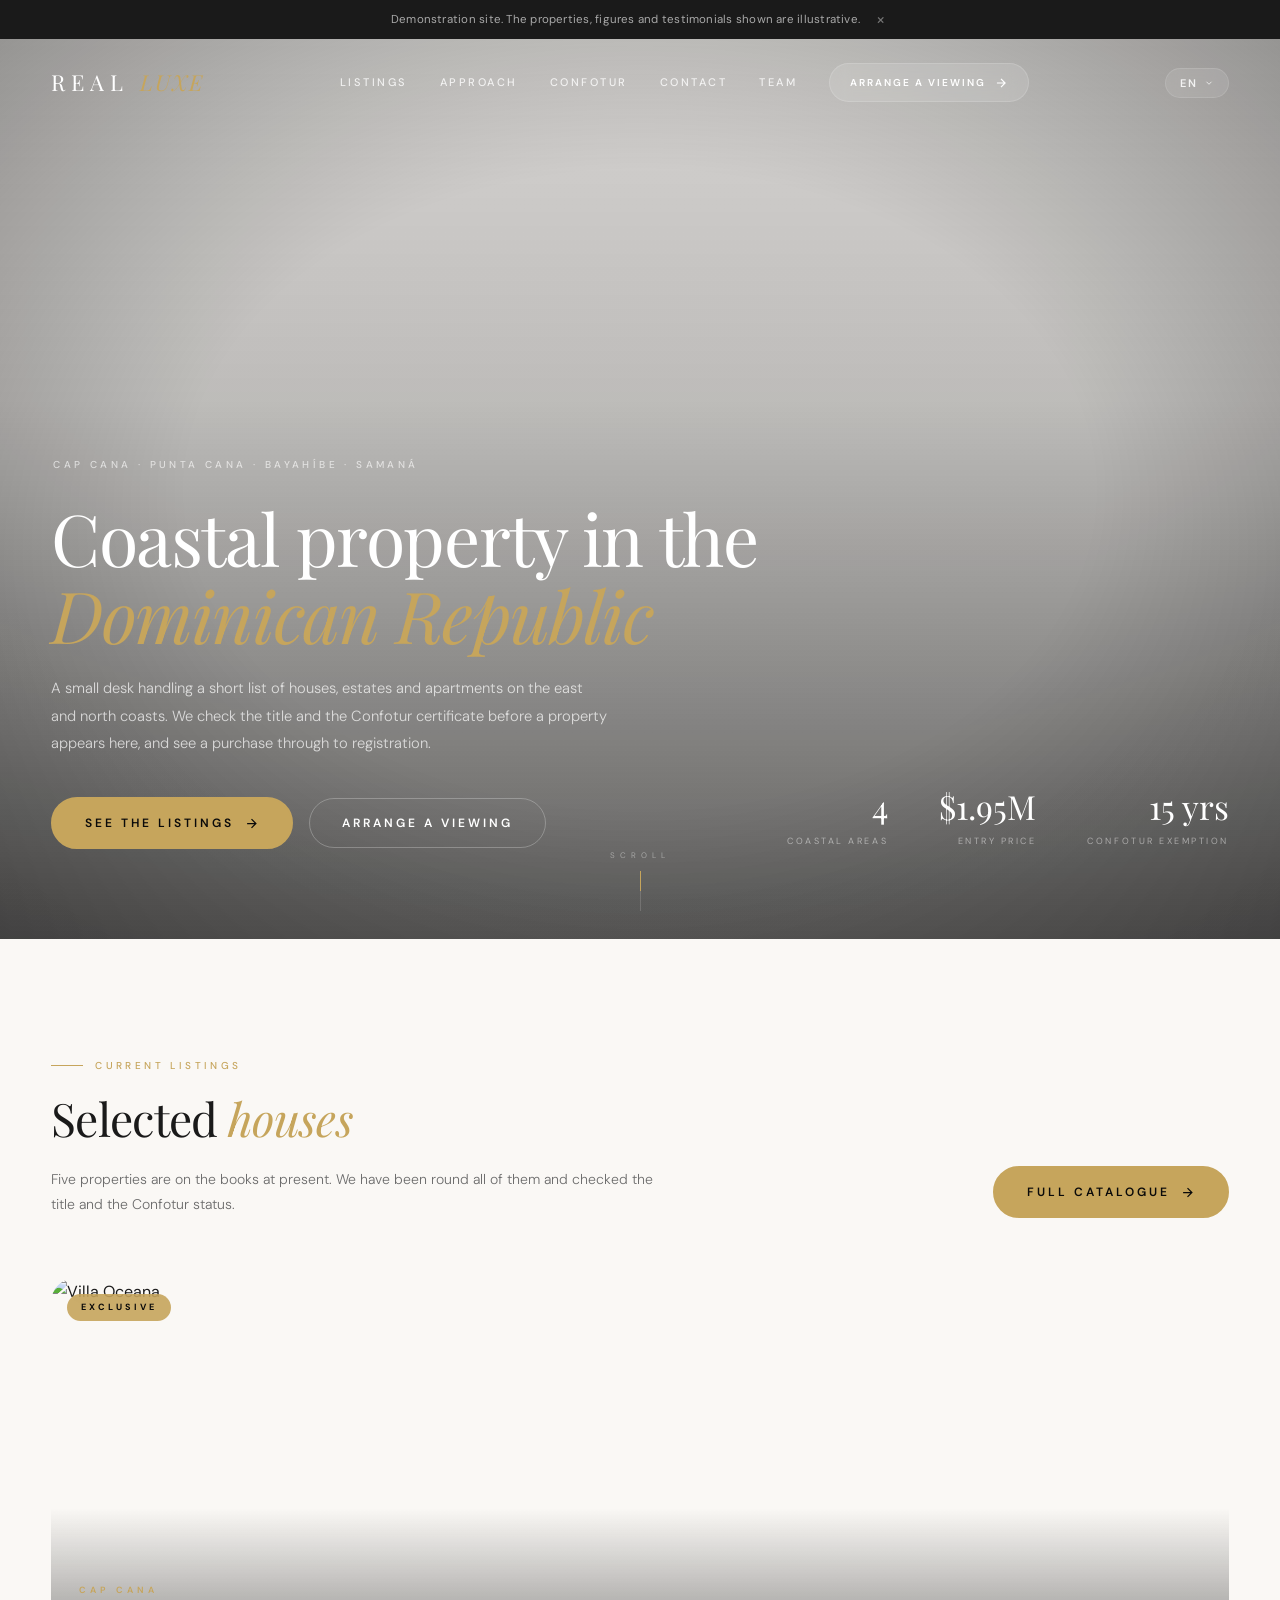
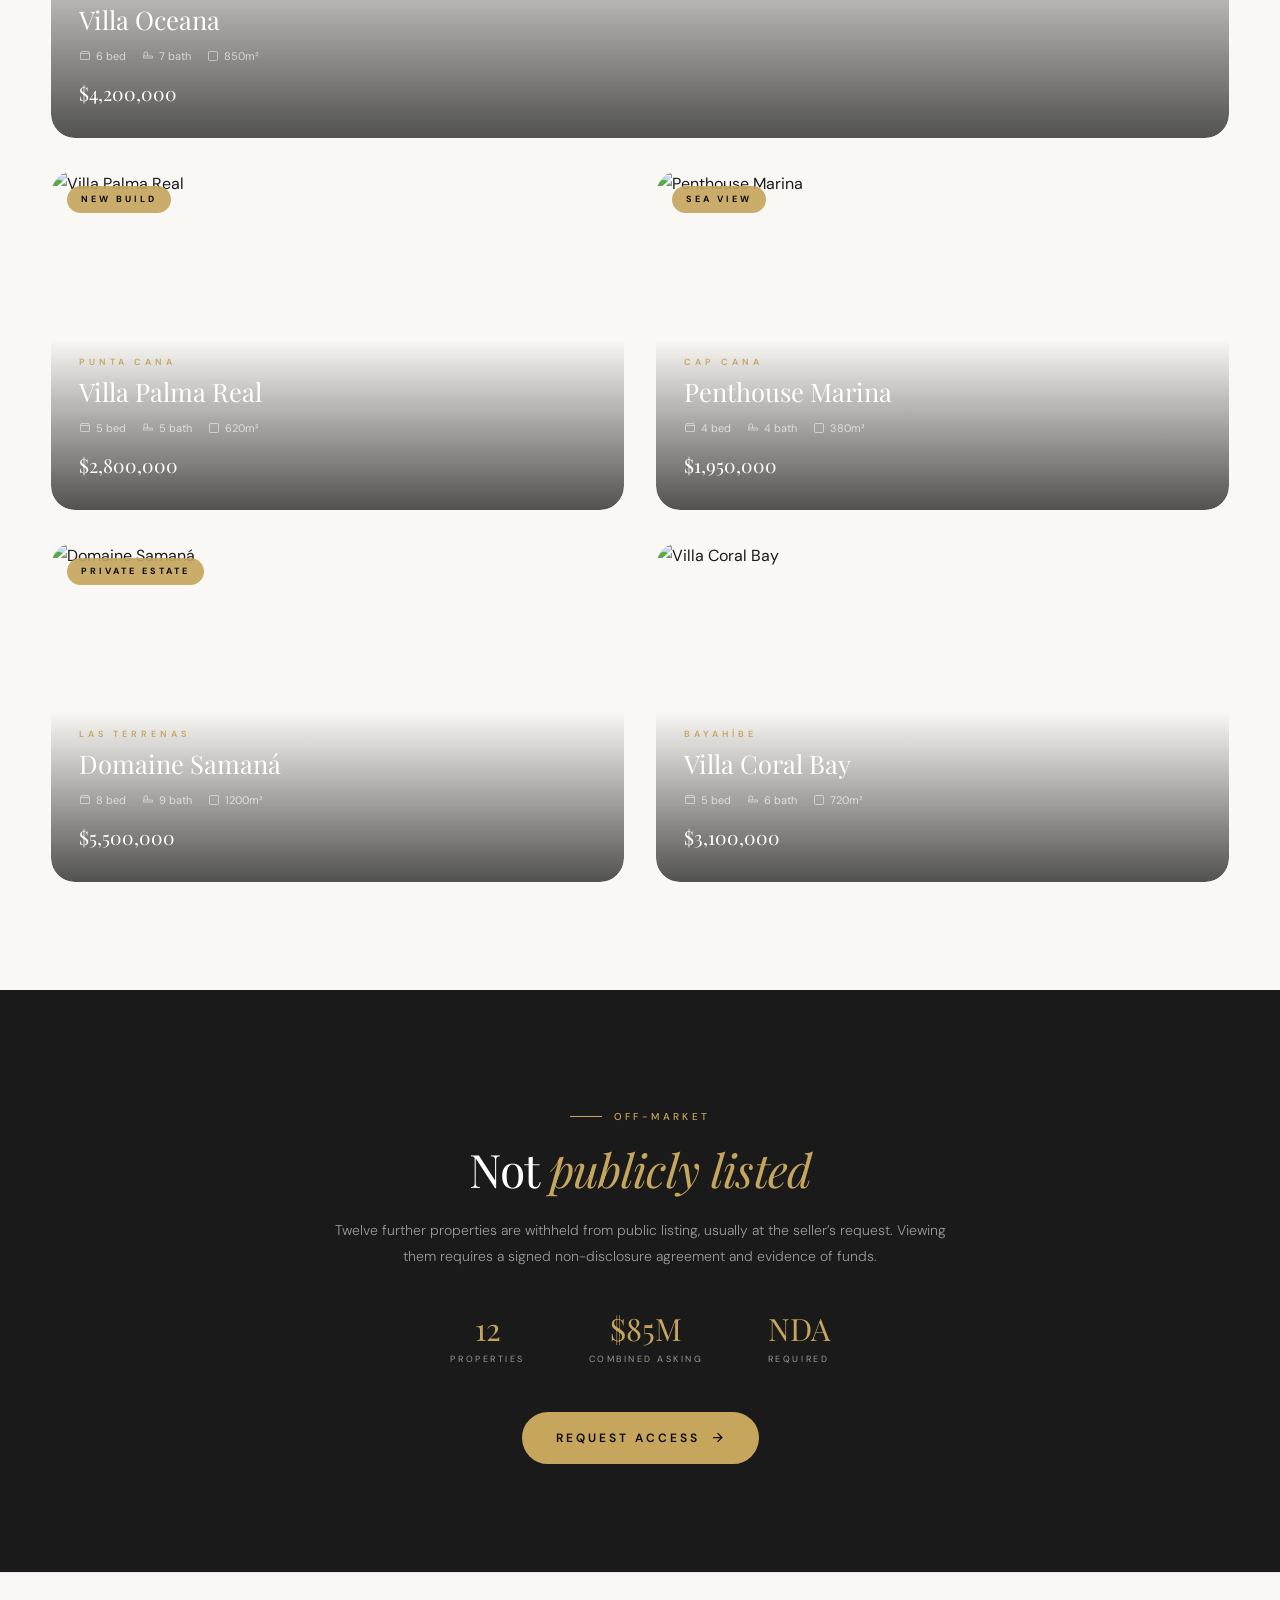
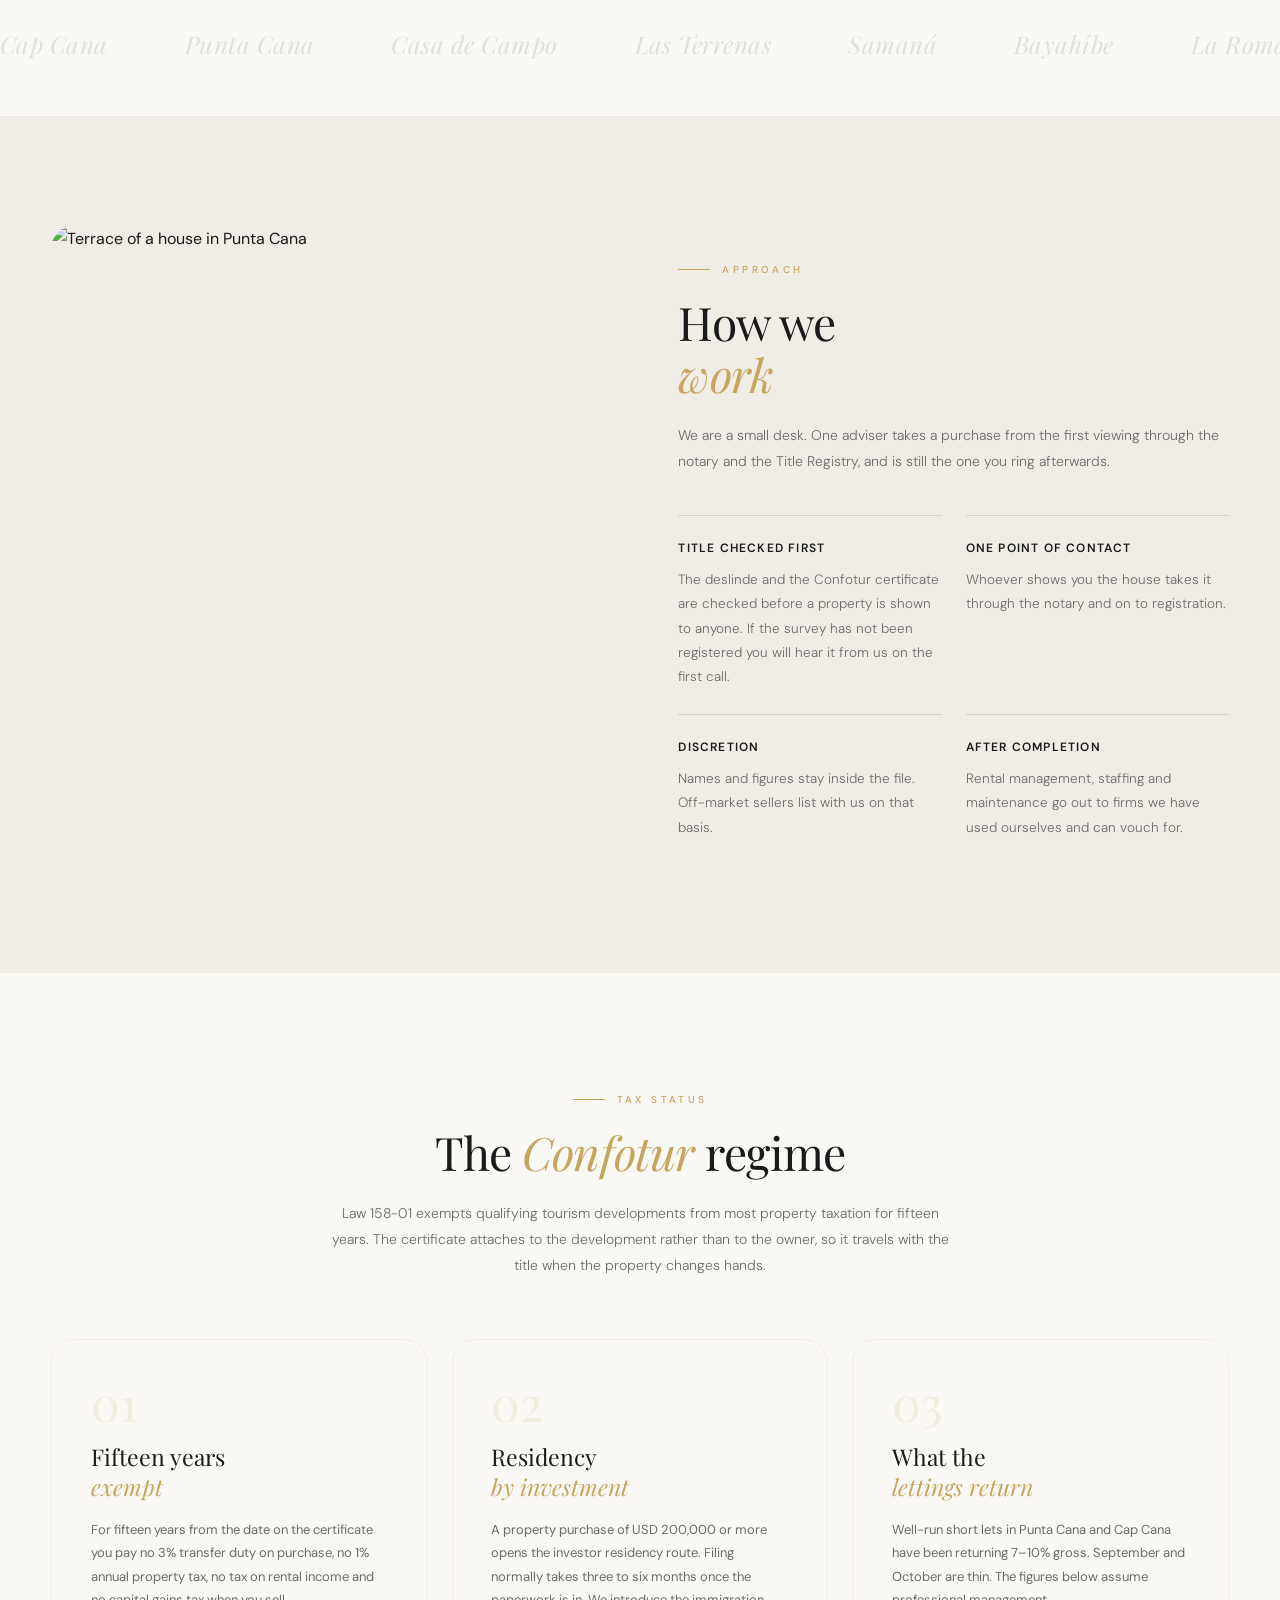
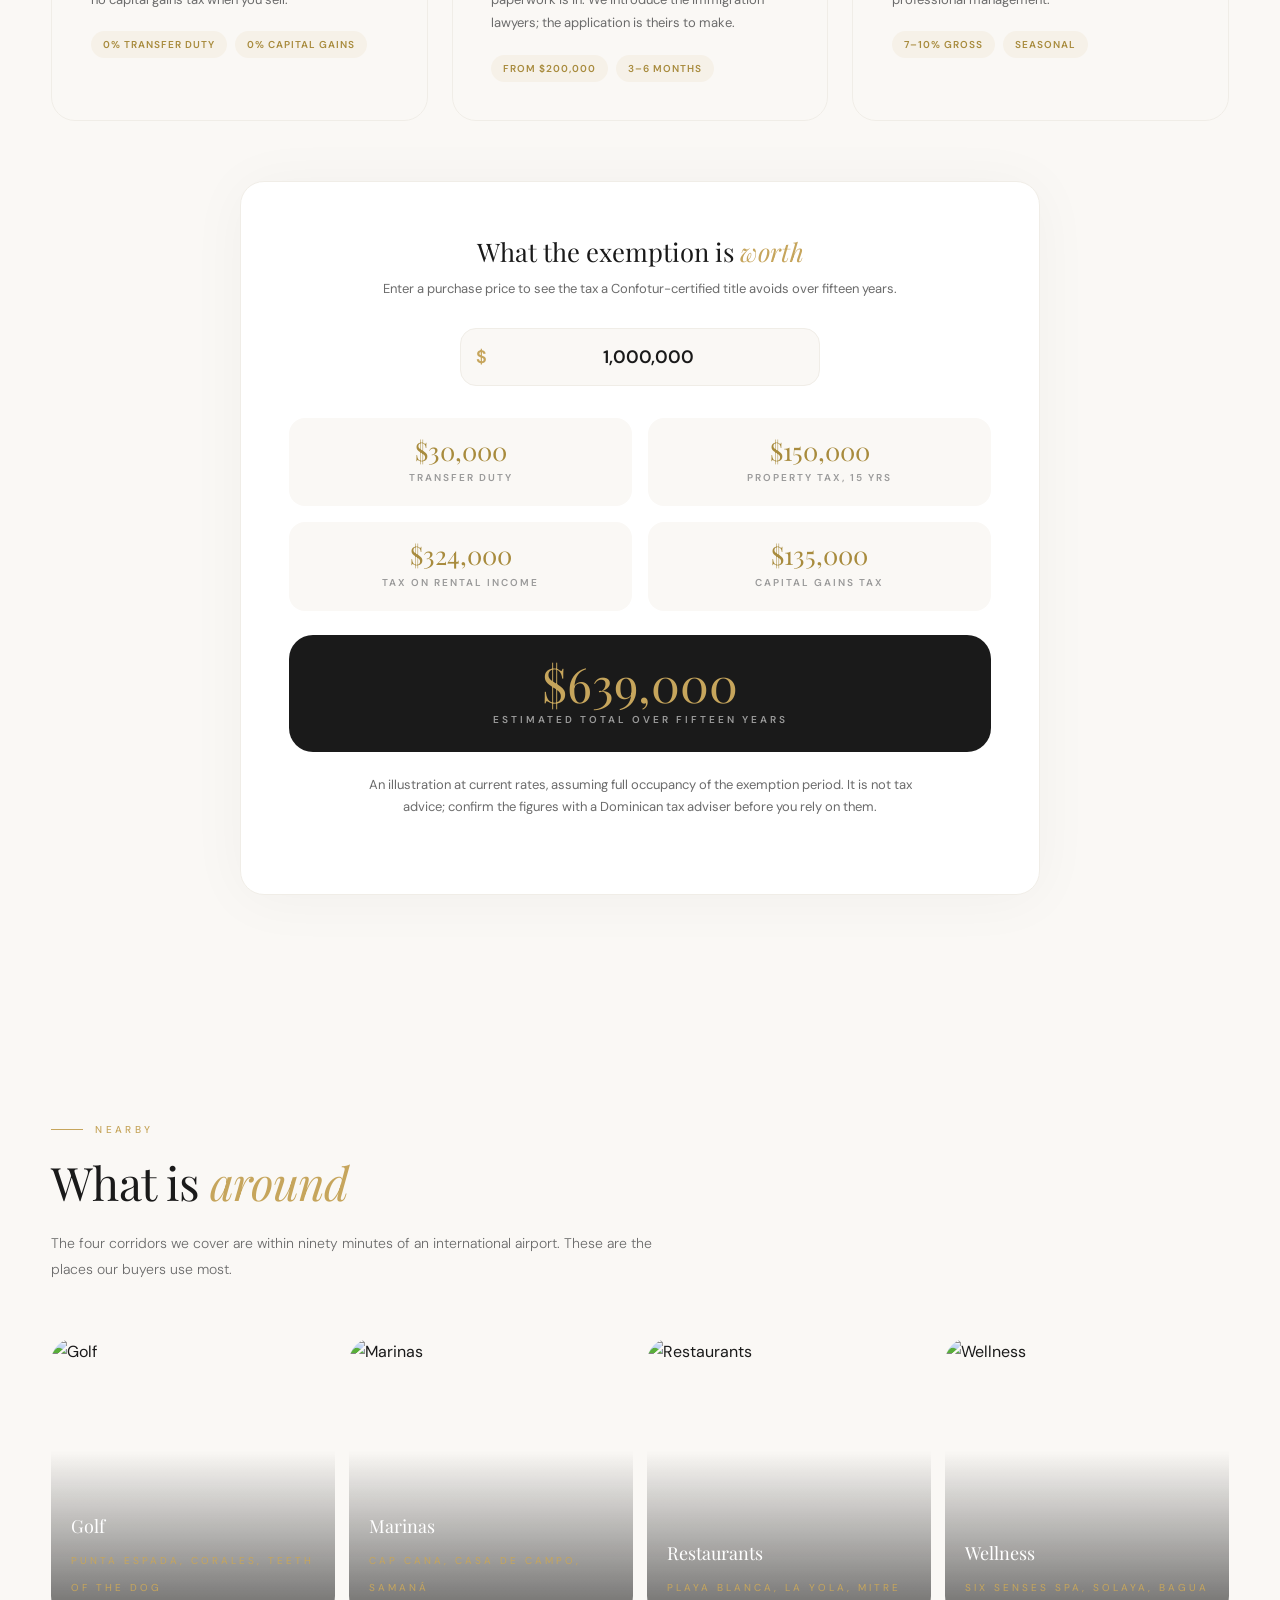
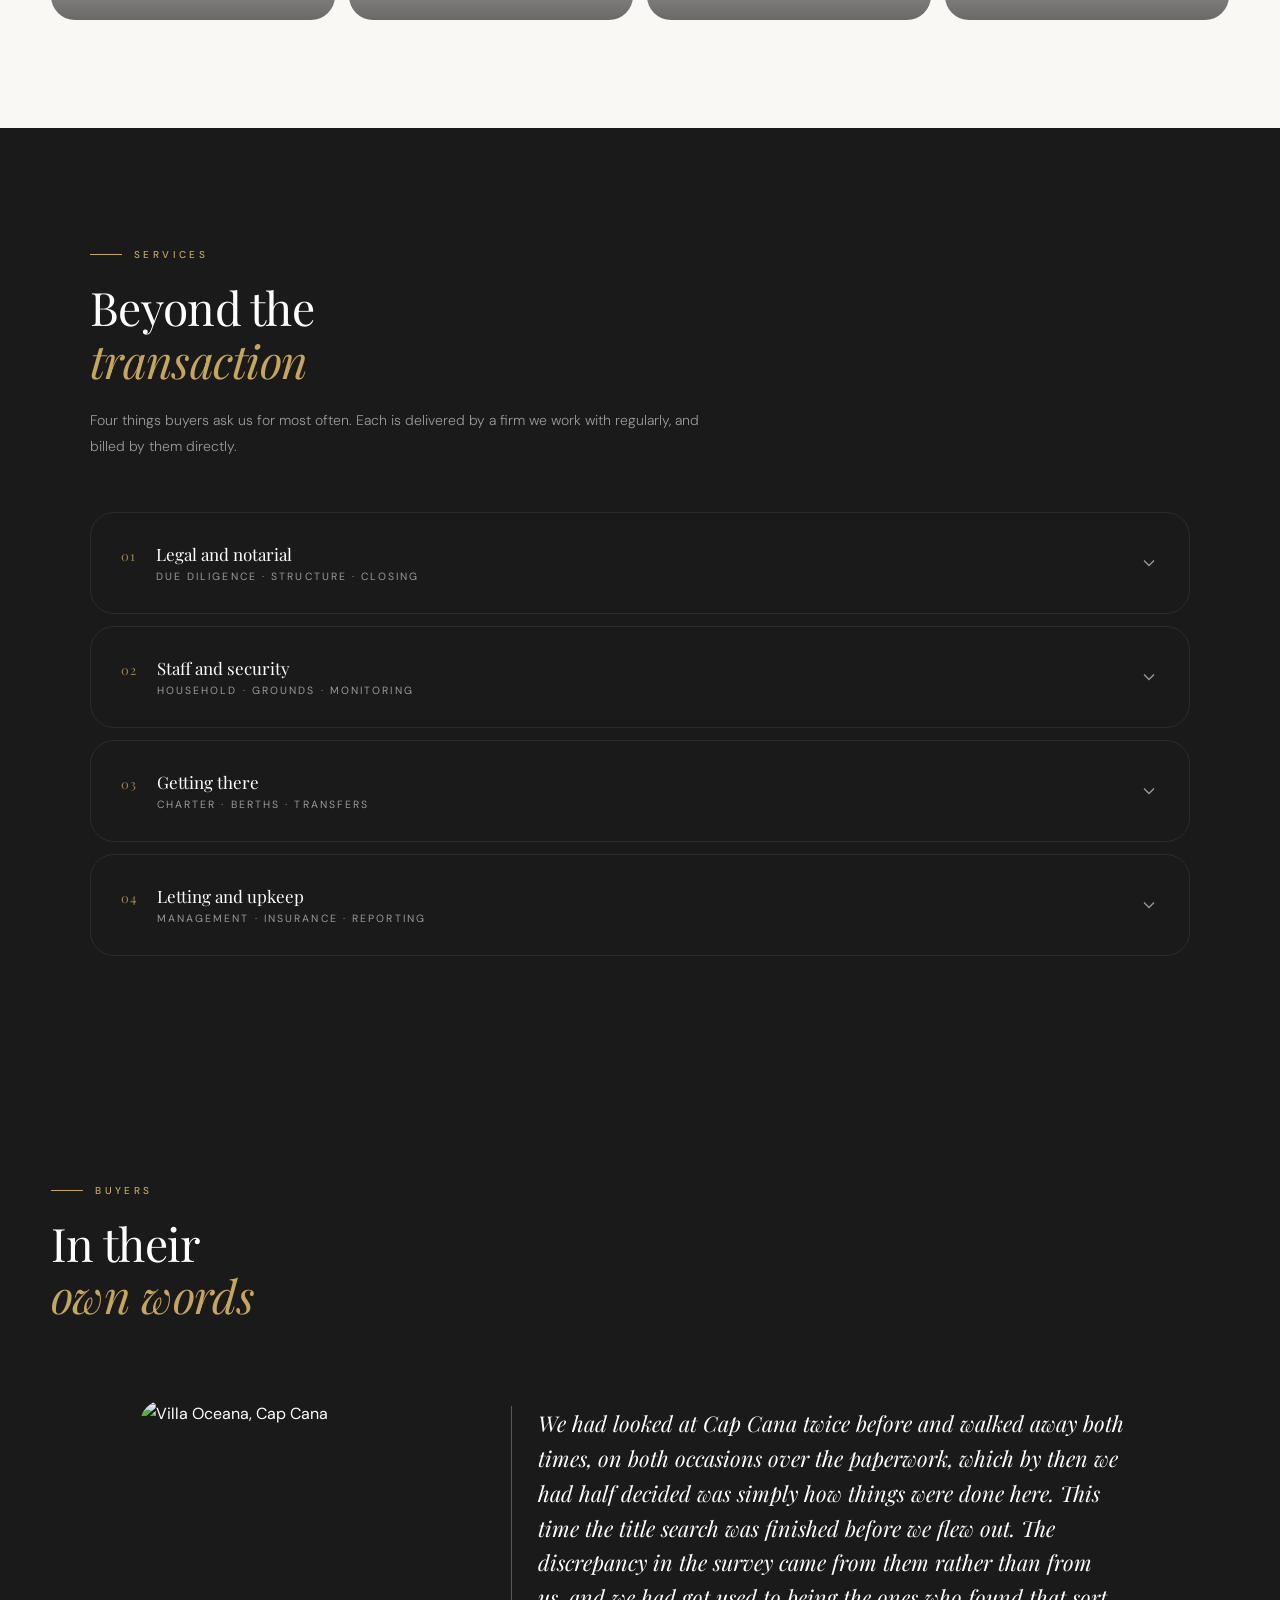
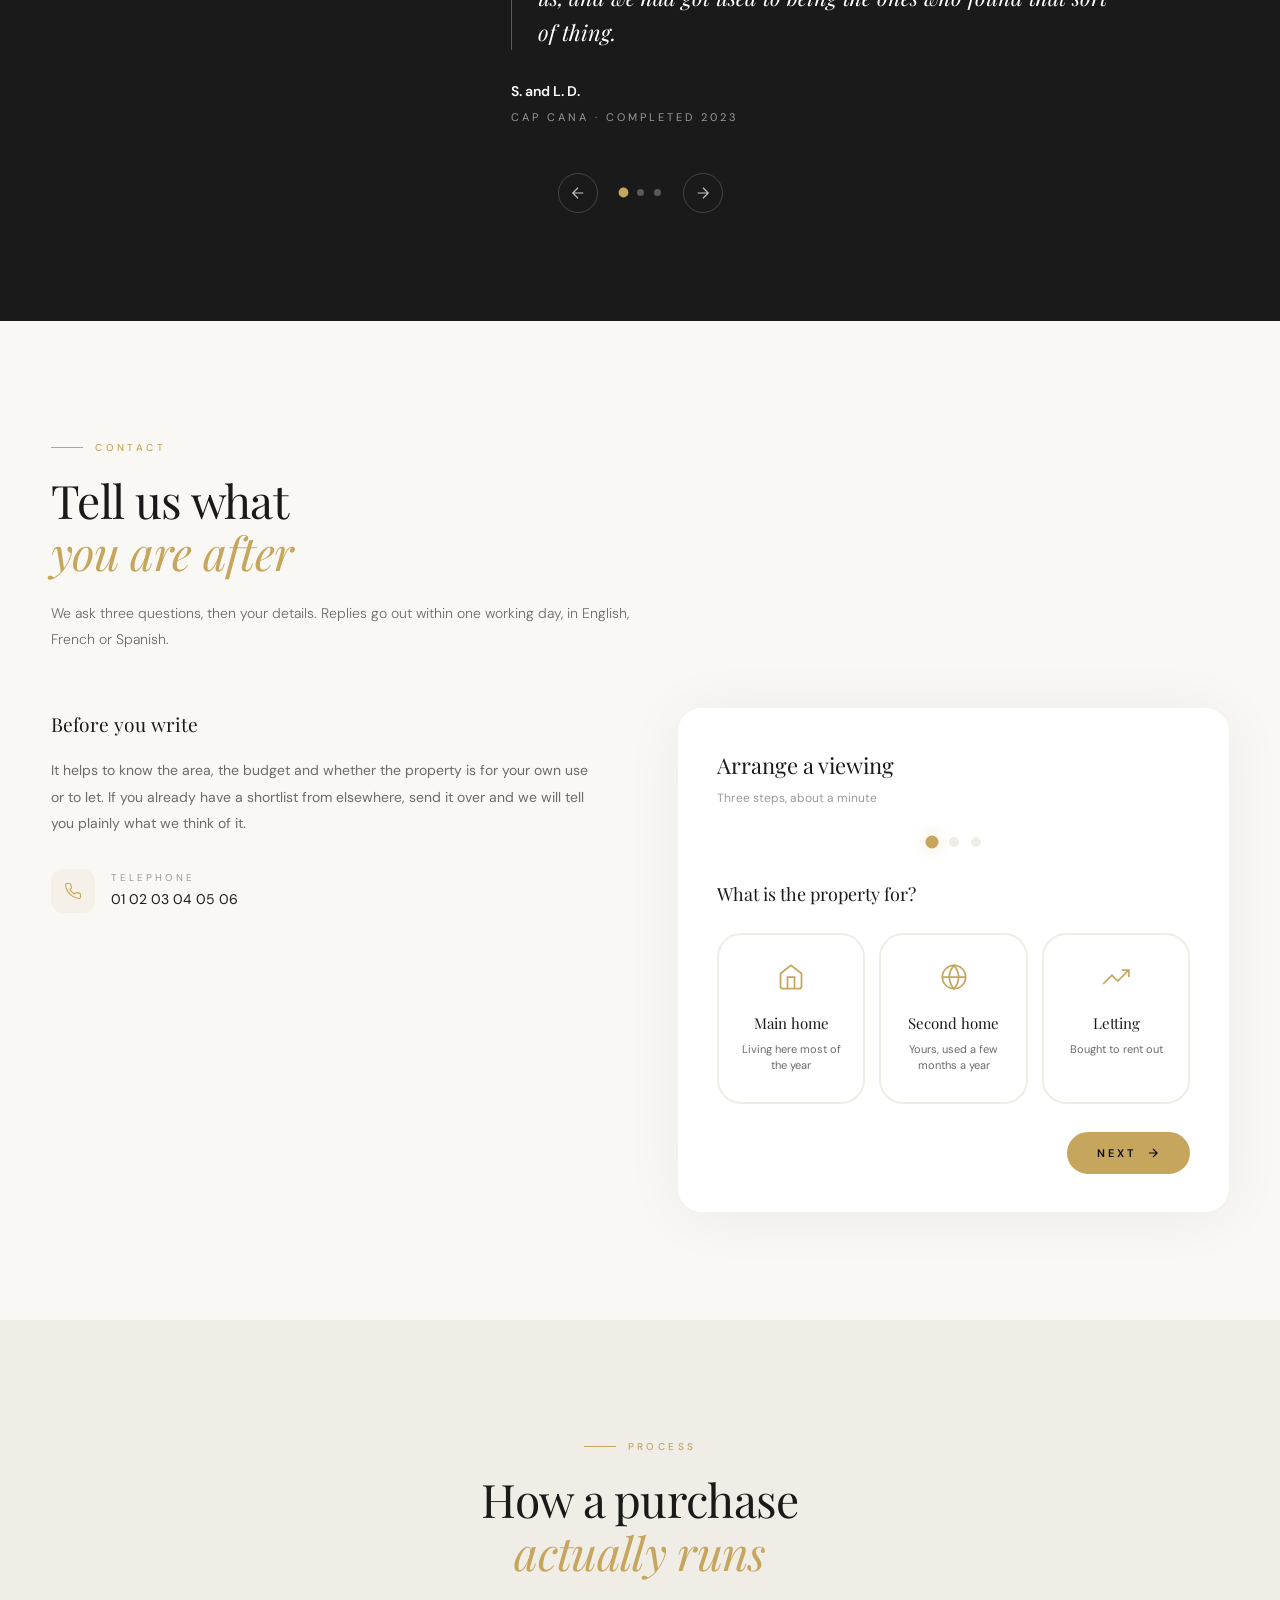
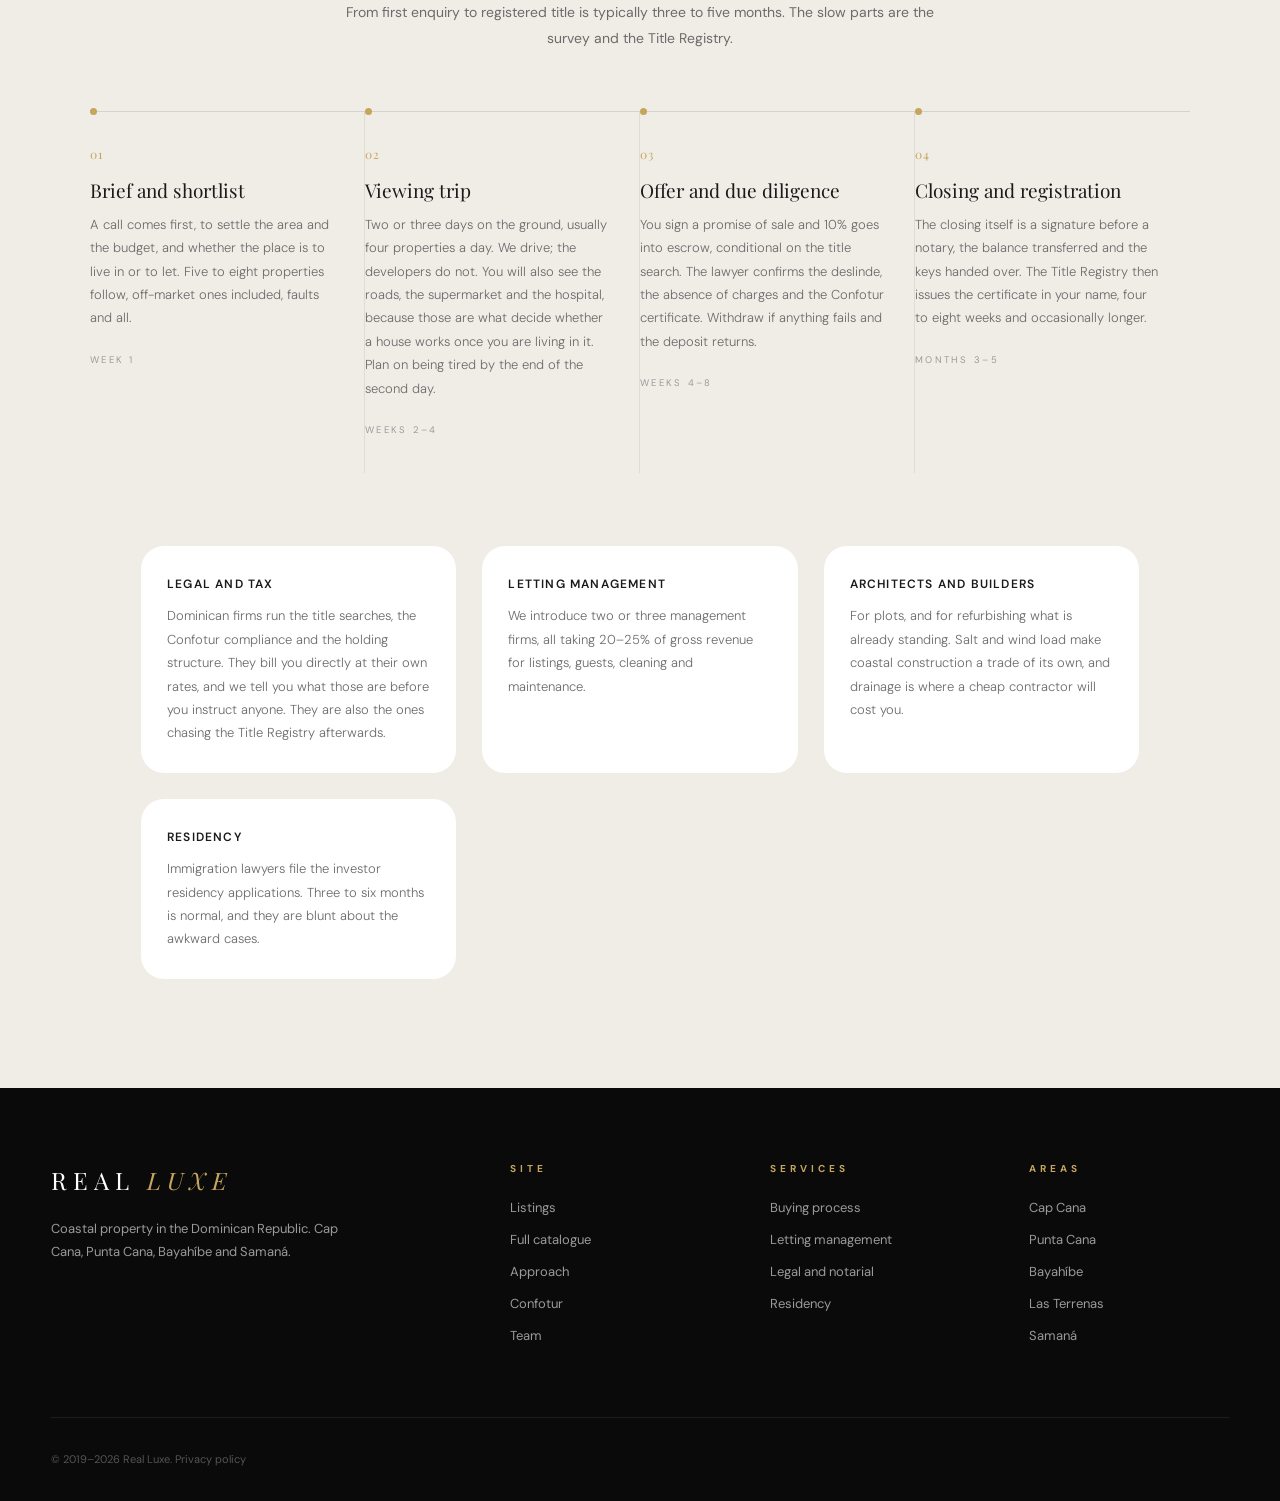
==== commit 47490bce: "Carry the chosen language across every page, and detect it on arrival Two separate defects behind th" ====
--- a/index.html
+++ b/index.html
@@ -57,7 +57,7 @@
   <button type="button" class="site-notice-close" aria-label="Dismiss notice">&times;</button>
 </div>
 
-<a href="#properties" class="skip-link">Skip to listings</a>
+<a href="#properties" class="skip-link" data-i18n="skip">Skip to listings</a>
 
 <div class="page-transition" id="pageTransition"></div>
 
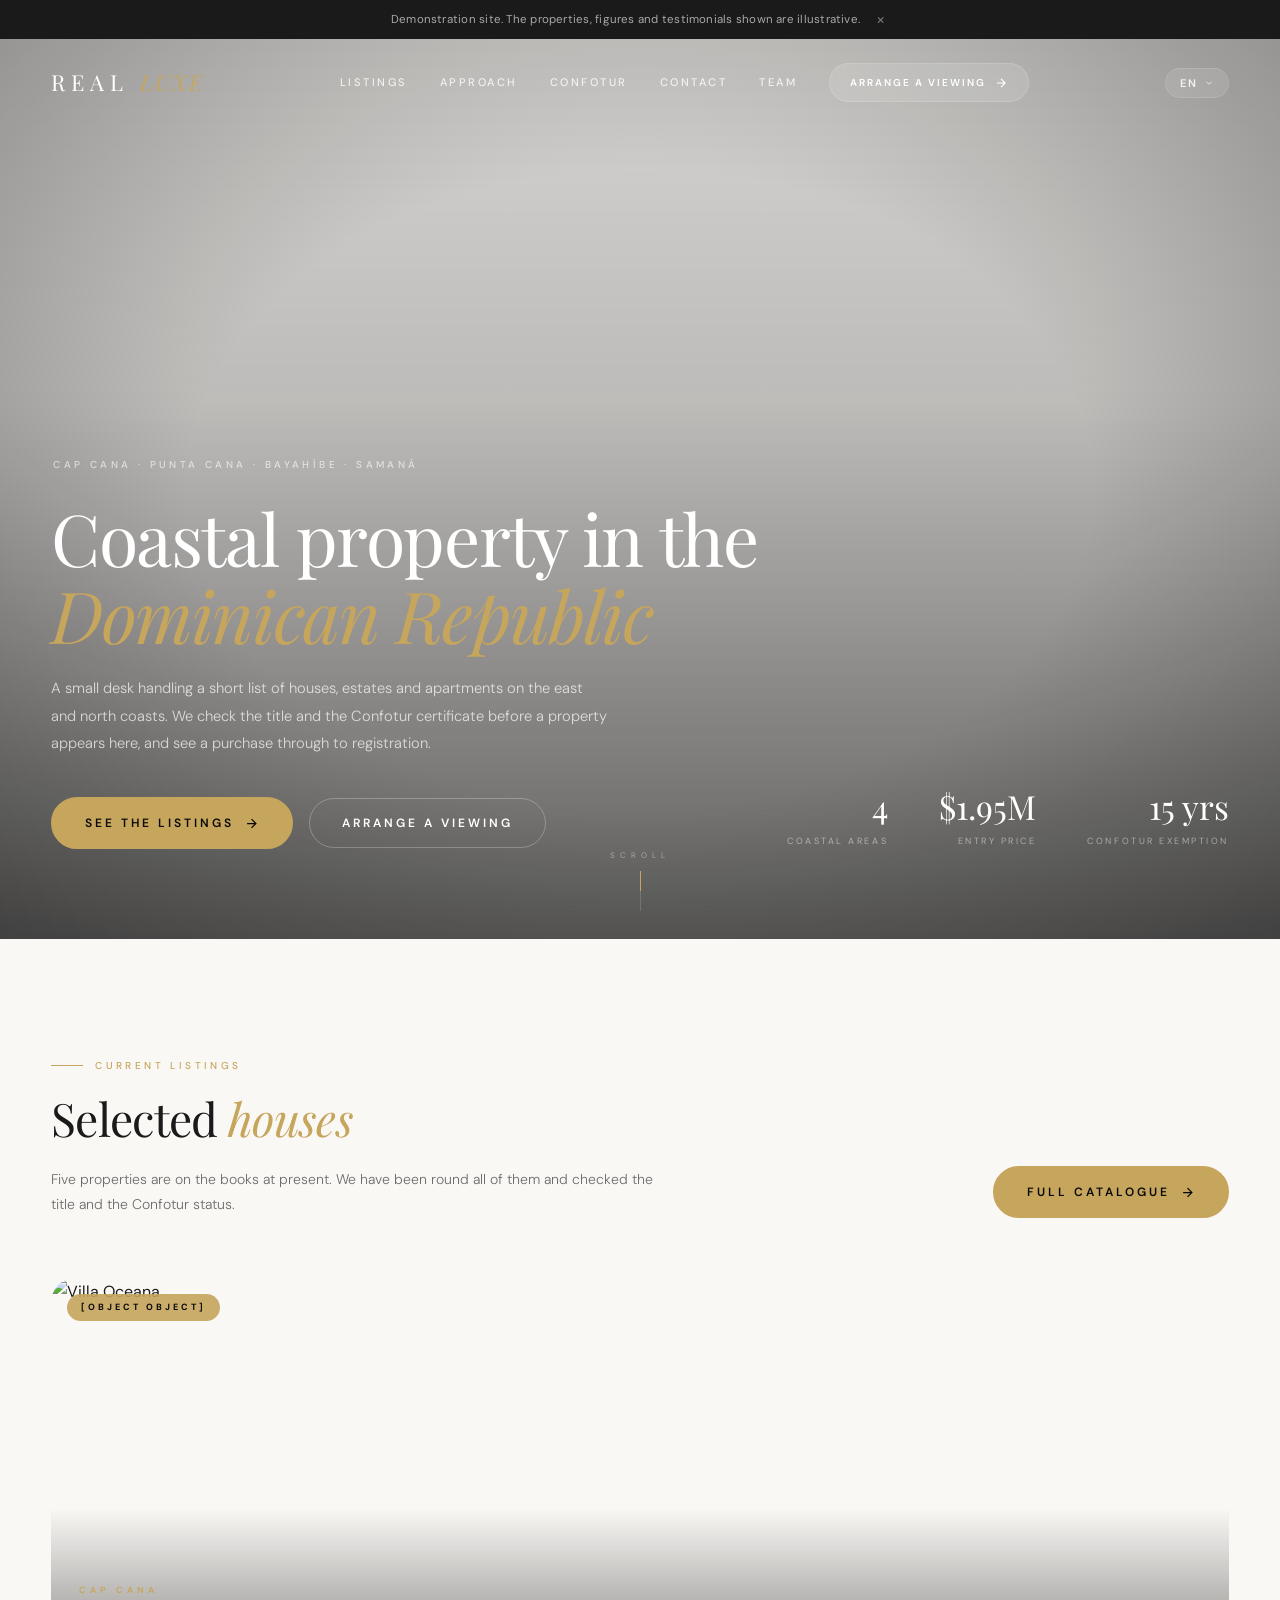
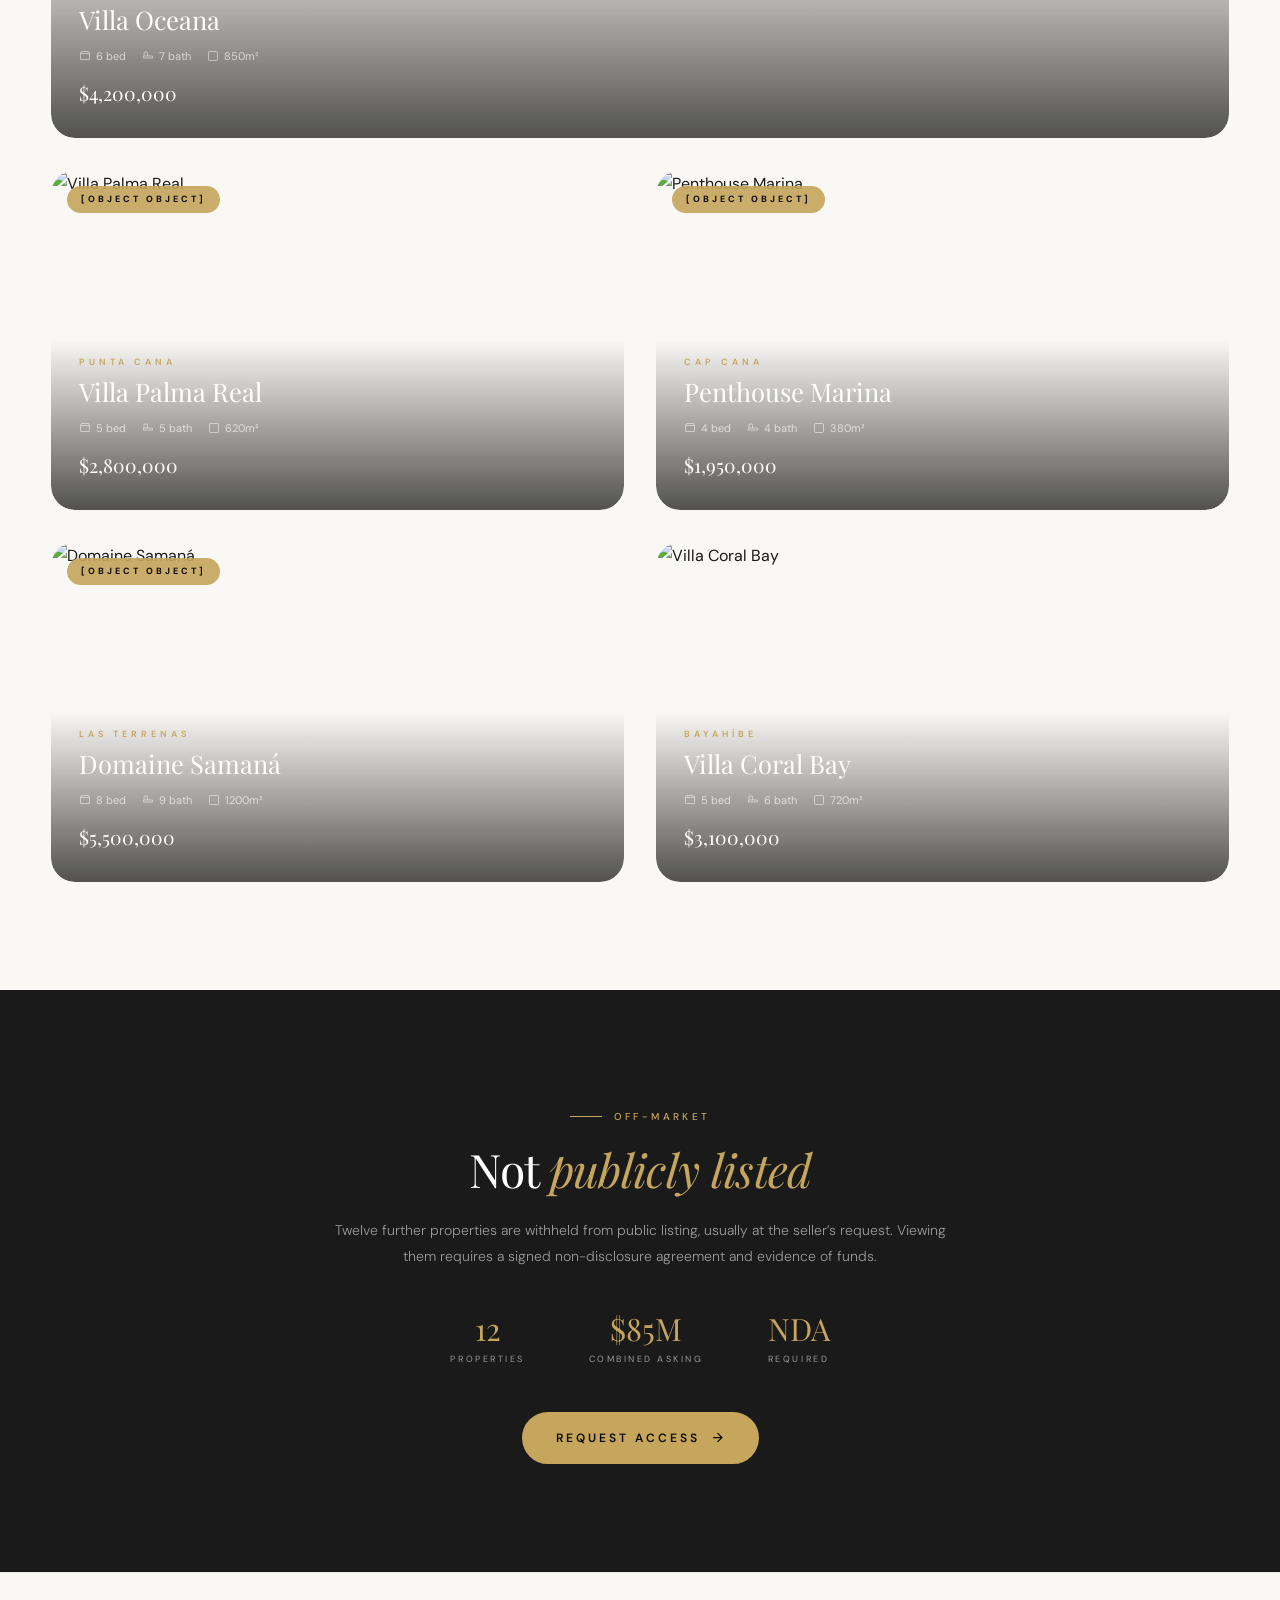
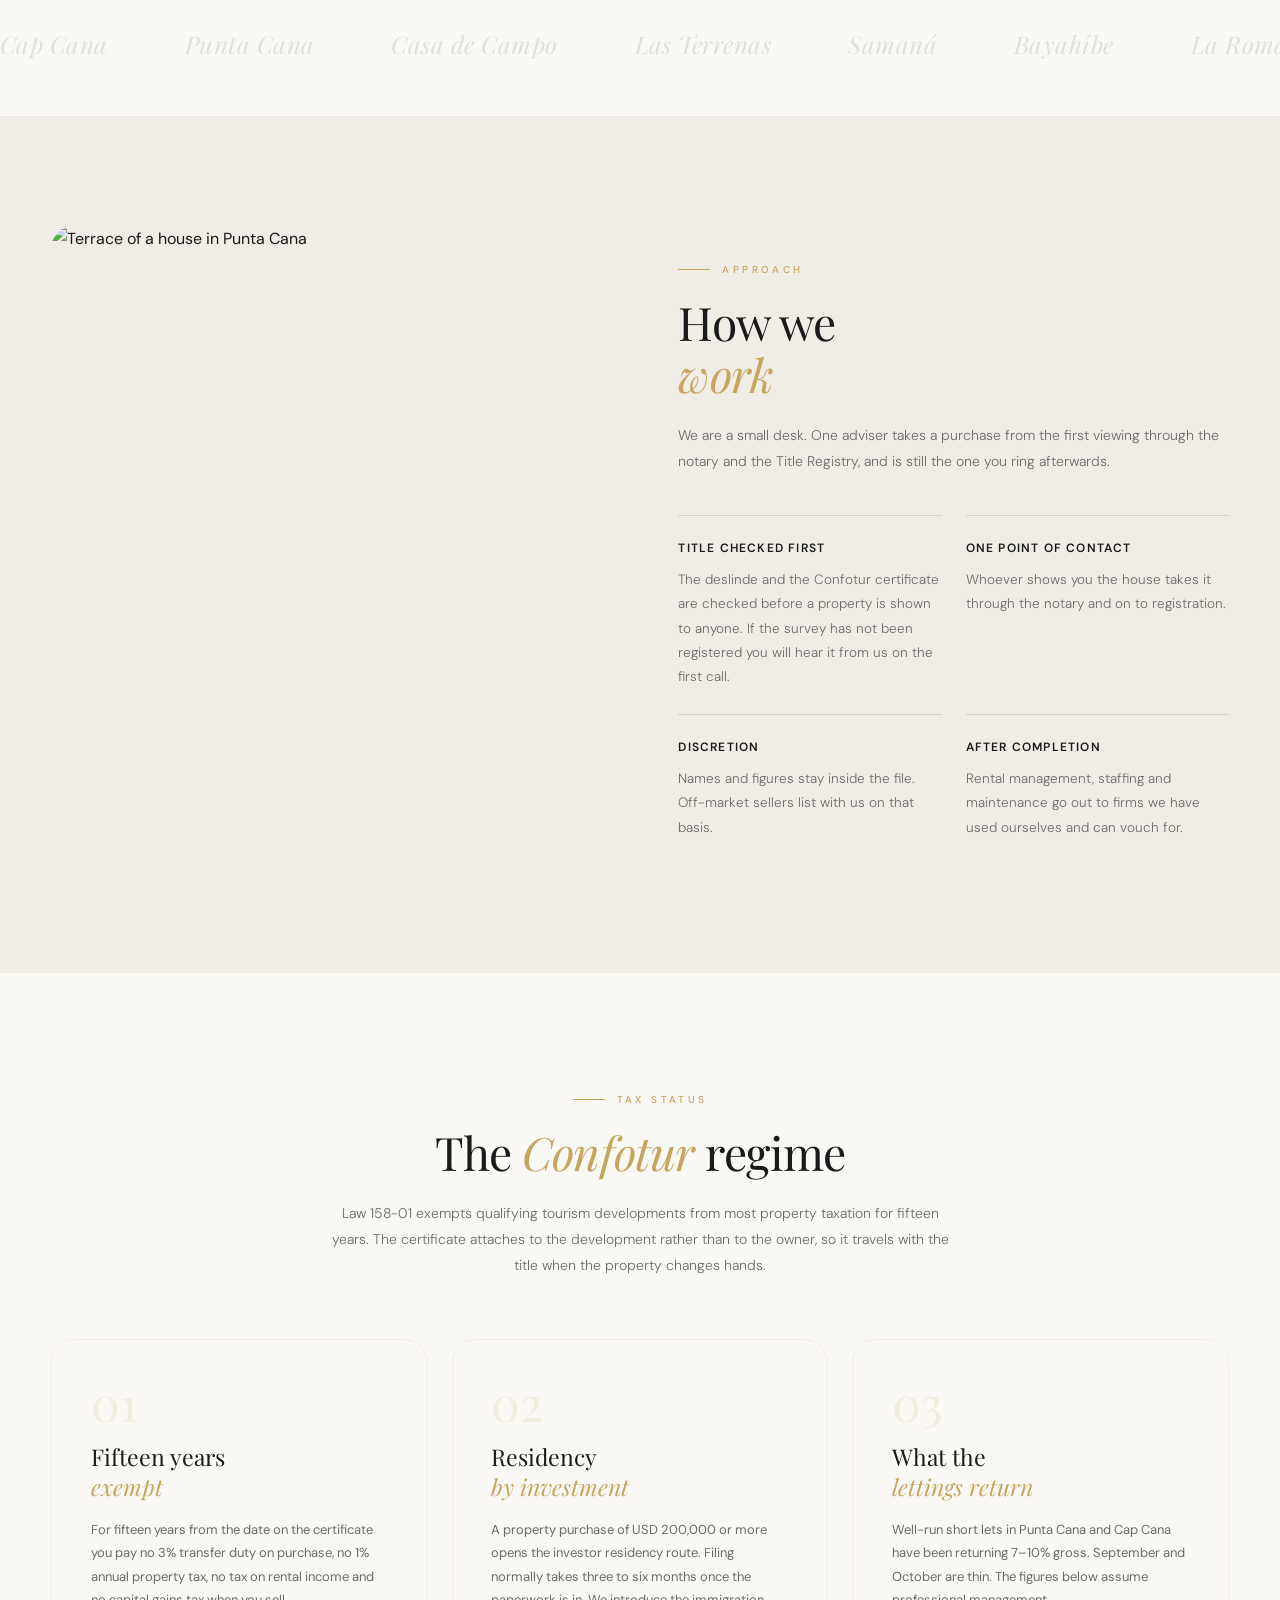
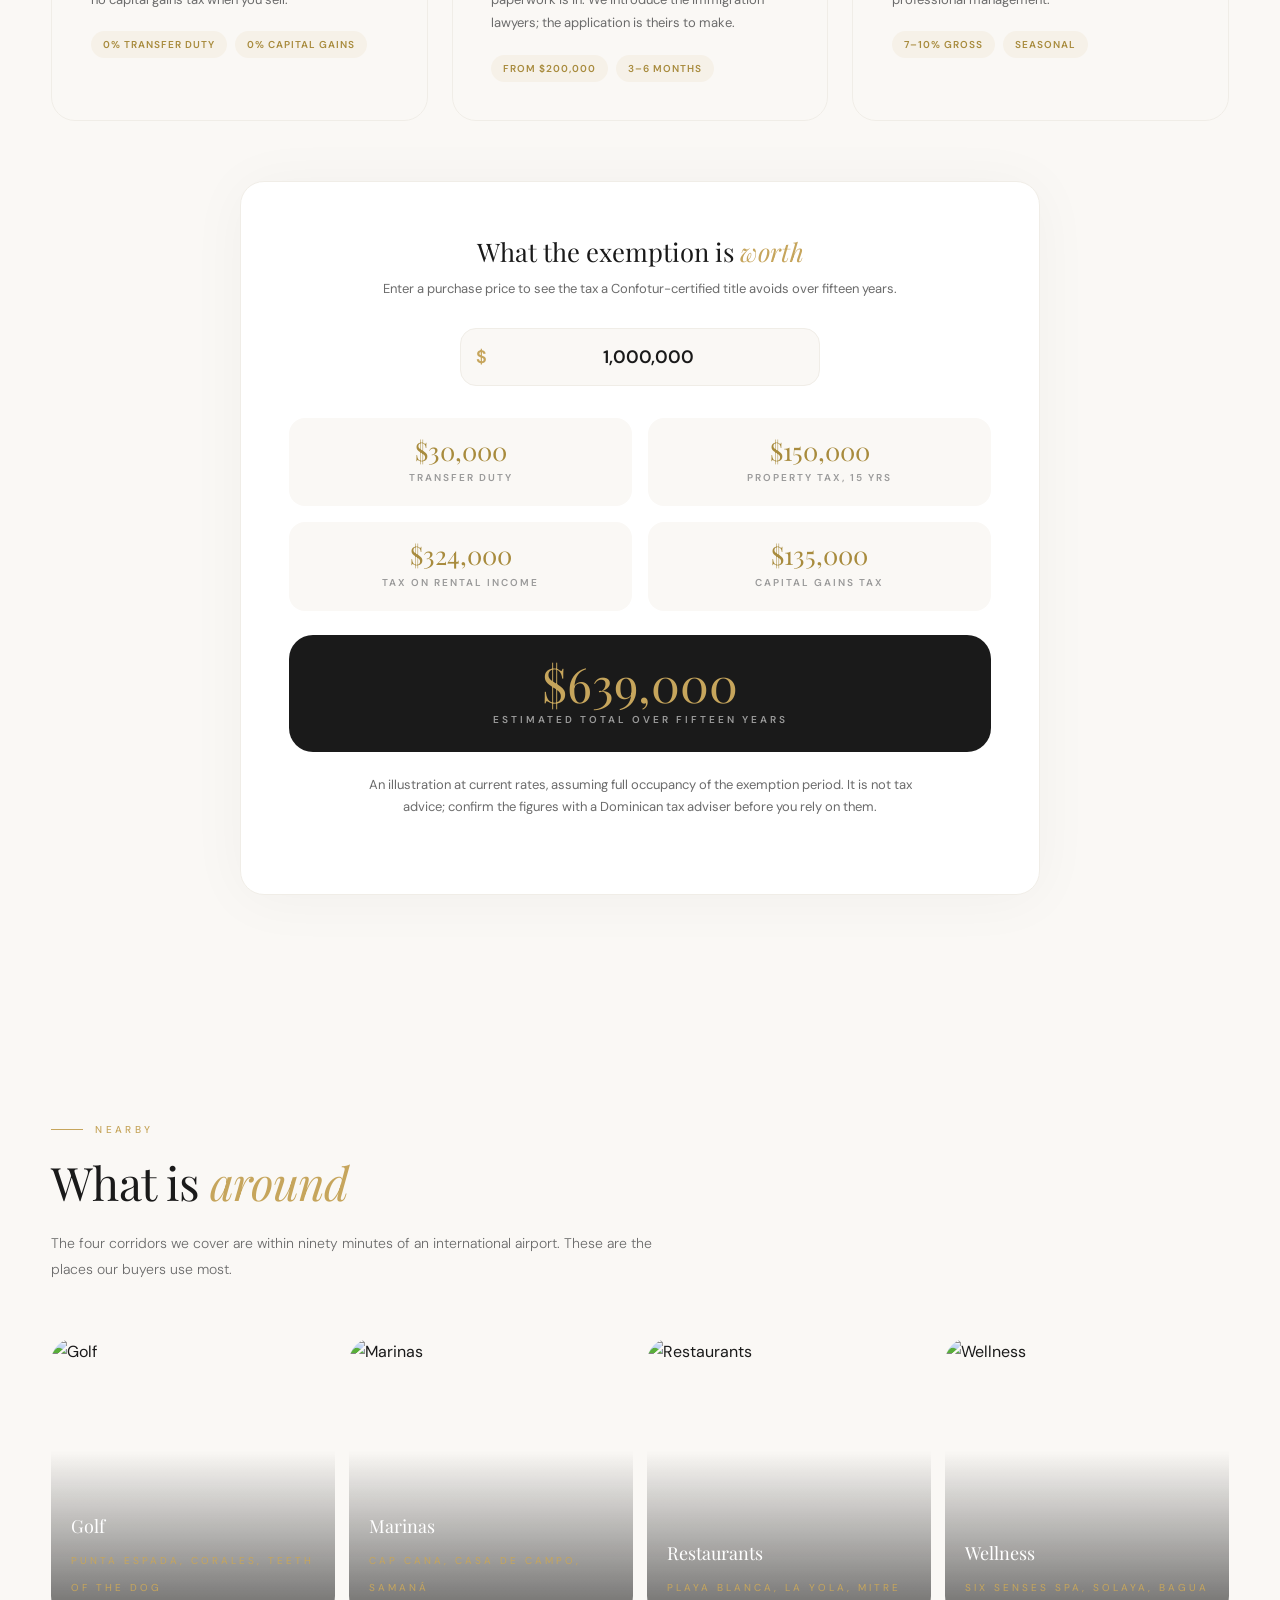
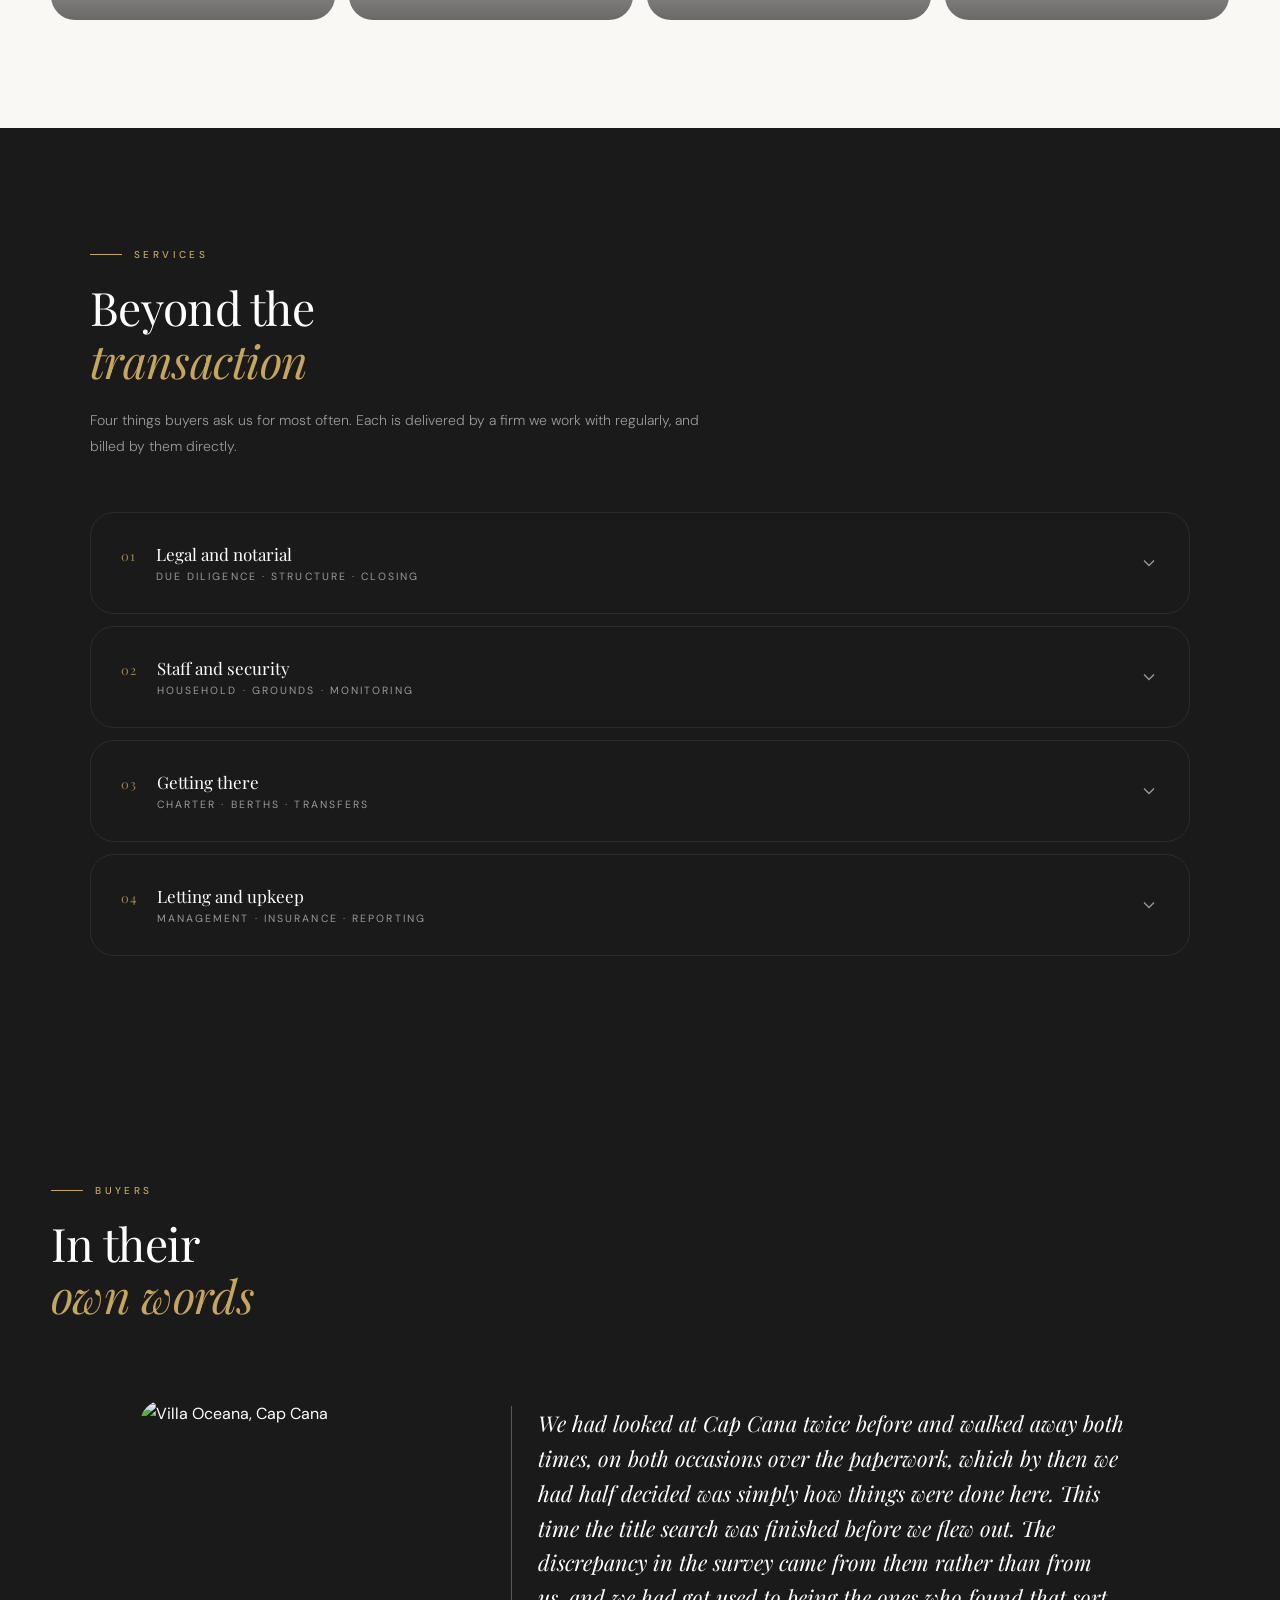
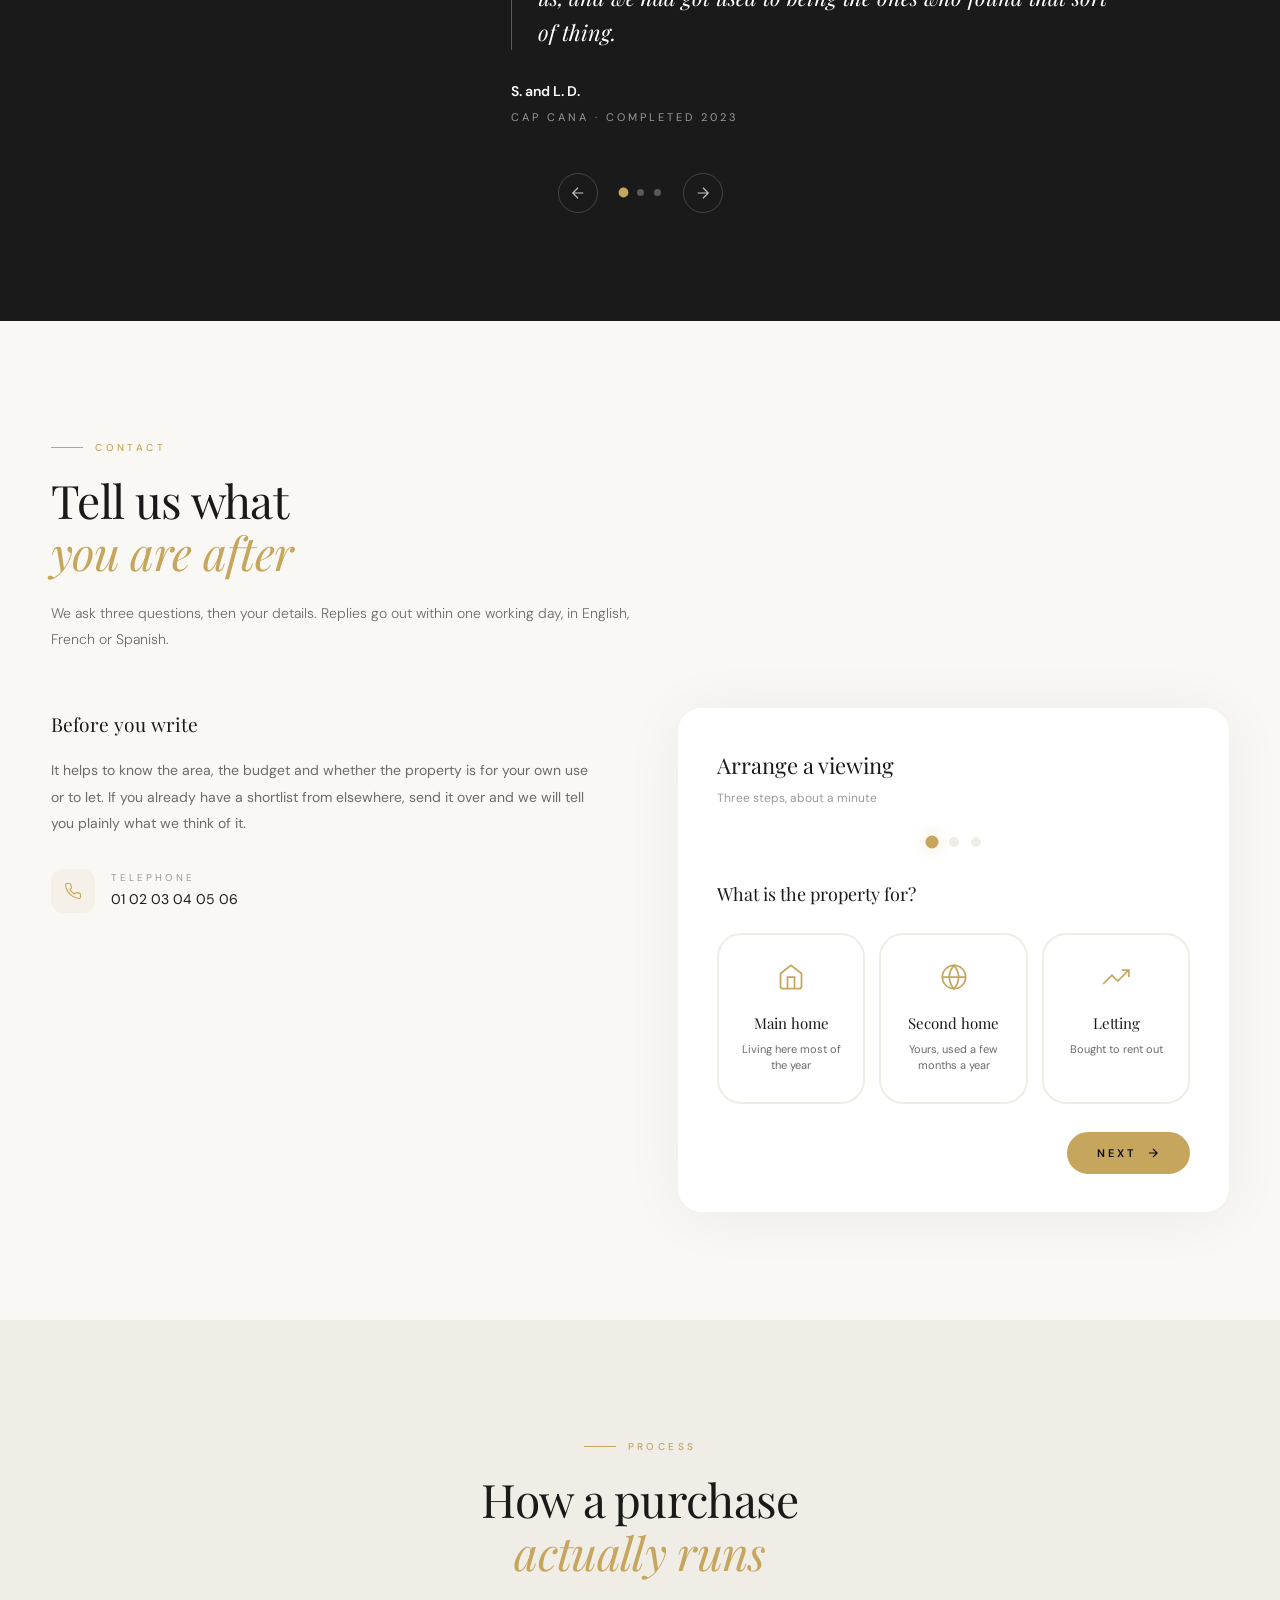
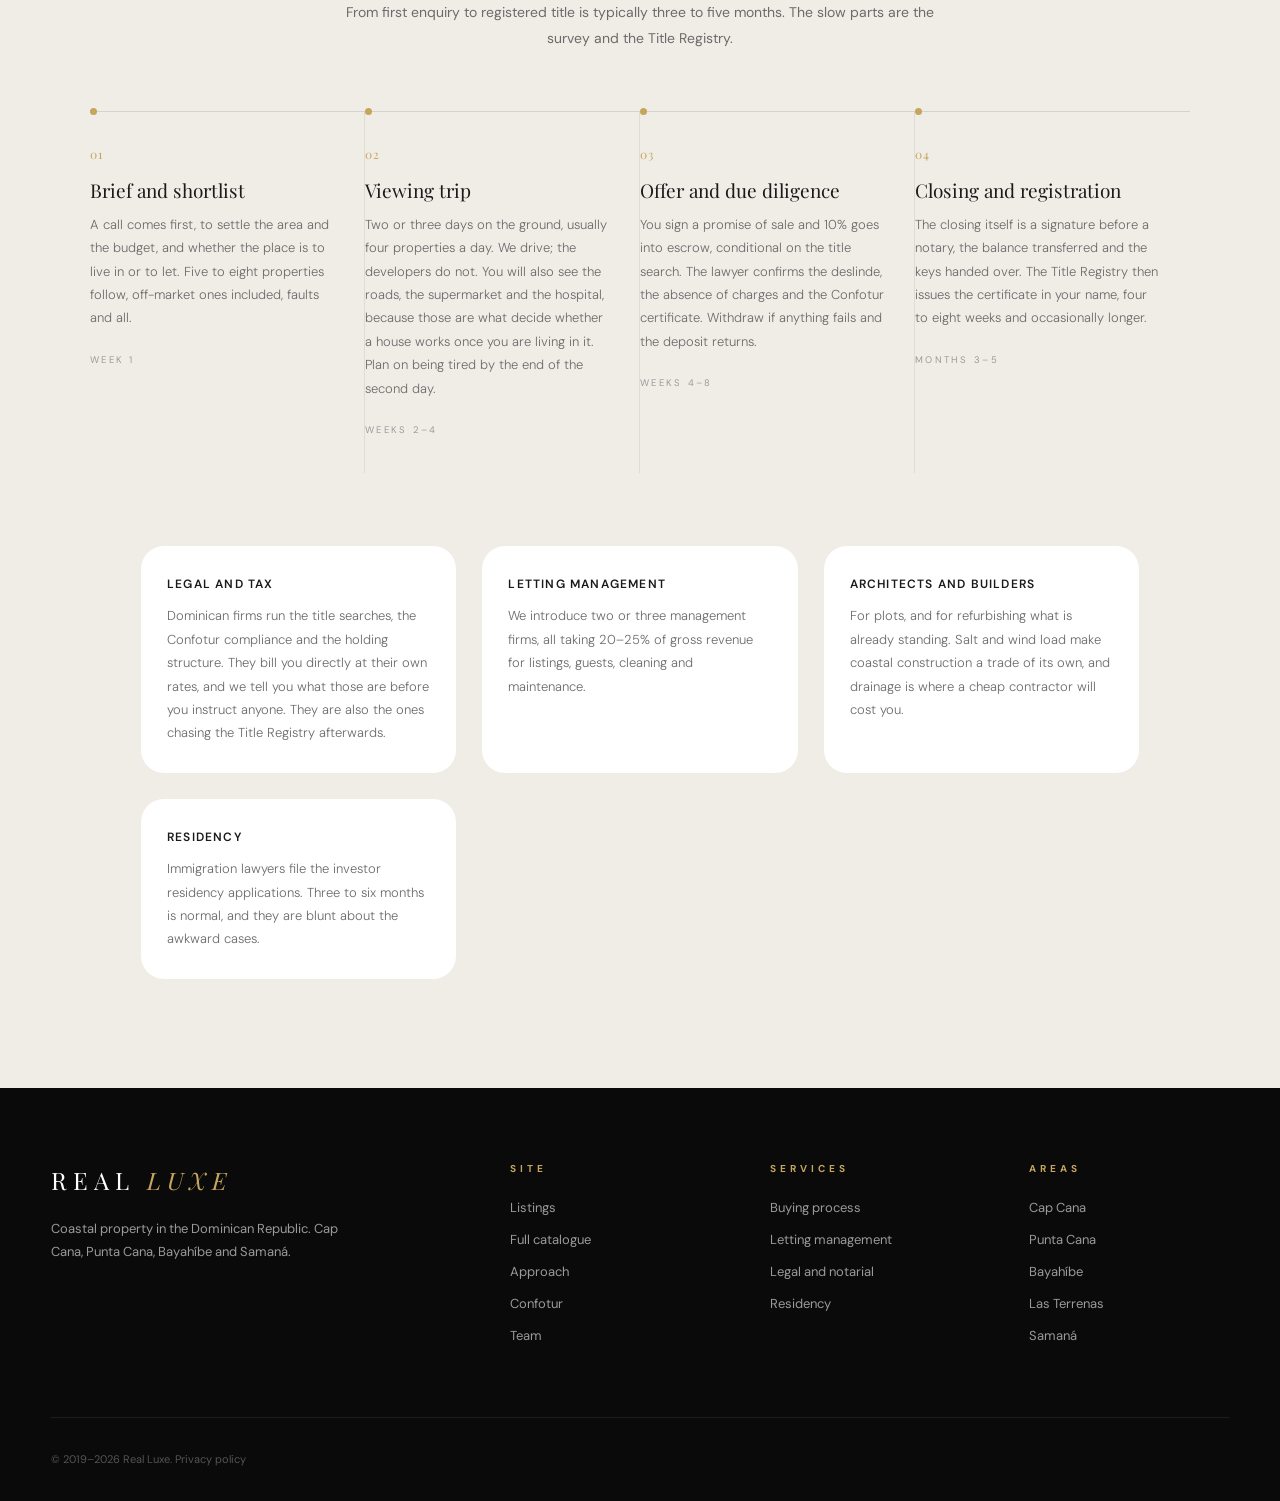
==== commit a78929a2: "Translate the three property-overlay headings The headings above the amenities, concierge and map bl" ====
--- a/index.html
+++ b/index.html
@@ -719,23 +719,23 @@
       </div>
 
       <!-- Amenities -->
-      <h3 class="pd-section-title" data-i18n-pd="pd_amenities_title">
+      <h3 class="pd-section-title">
         <svg width="16" height="16" viewBox="0 0 24 24" fill="none" stroke="currentColor" stroke-width="1.5"><path d="M12 2L2 7l10 5 10-5-10-5z"/><path d="M2 17l10 5 10-5"/><path d="M2 12l10 5 10-5"/></svg>
-        Amenities &amp; Features
+        <span data-i18n="pd_amenities_title">Amenities and features</span>
       </h3>
       <div class="pd-amenities" id="pdAmenities"></div>
 
       <!-- Concierge Services -->
-      <h3 class="pd-section-title" data-i18n-pd="pd_concierge_title">
+      <h3 class="pd-section-title">
         <svg width="16" height="16" viewBox="0 0 24 24" fill="none" stroke="currentColor" stroke-width="1.5"><path d="M20.84 4.61a5.5 5.5 0 0 0-7.78 0L12 5.67l-1.06-1.06a5.5 5.5 0 0 0-7.78 7.78l1.06 1.06L12 21.23l7.78-7.78 1.06-1.06a5.5 5.5 0 0 0 0-7.78z"/></svg>
-        Lifestyle Concierge
+        <span data-i18n="pd_concierge_title">Lifestyle concierge</span>
       </h3>
       <div class="pd-concierge-list" id="pdConcierge"></div>
 
       <!-- Map -->
-      <h3 class="pd-section-title" data-i18n-pd="pd_location_title">
+      <h3 class="pd-section-title">
         <svg width="16" height="16" viewBox="0 0 24 24" fill="none" stroke="currentColor" stroke-width="1.5"><path d="M21 10c0 7-9 13-9 13s-9-6-9-13a9 9 0 0 1 18 0z"/><circle cx="12" cy="10" r="3"/></svg>
-        Location
+        <span data-i18n="pd_location_title">Location</span>
       </h3>
       <div class="pd-map" id="pdMap"></div>
 
